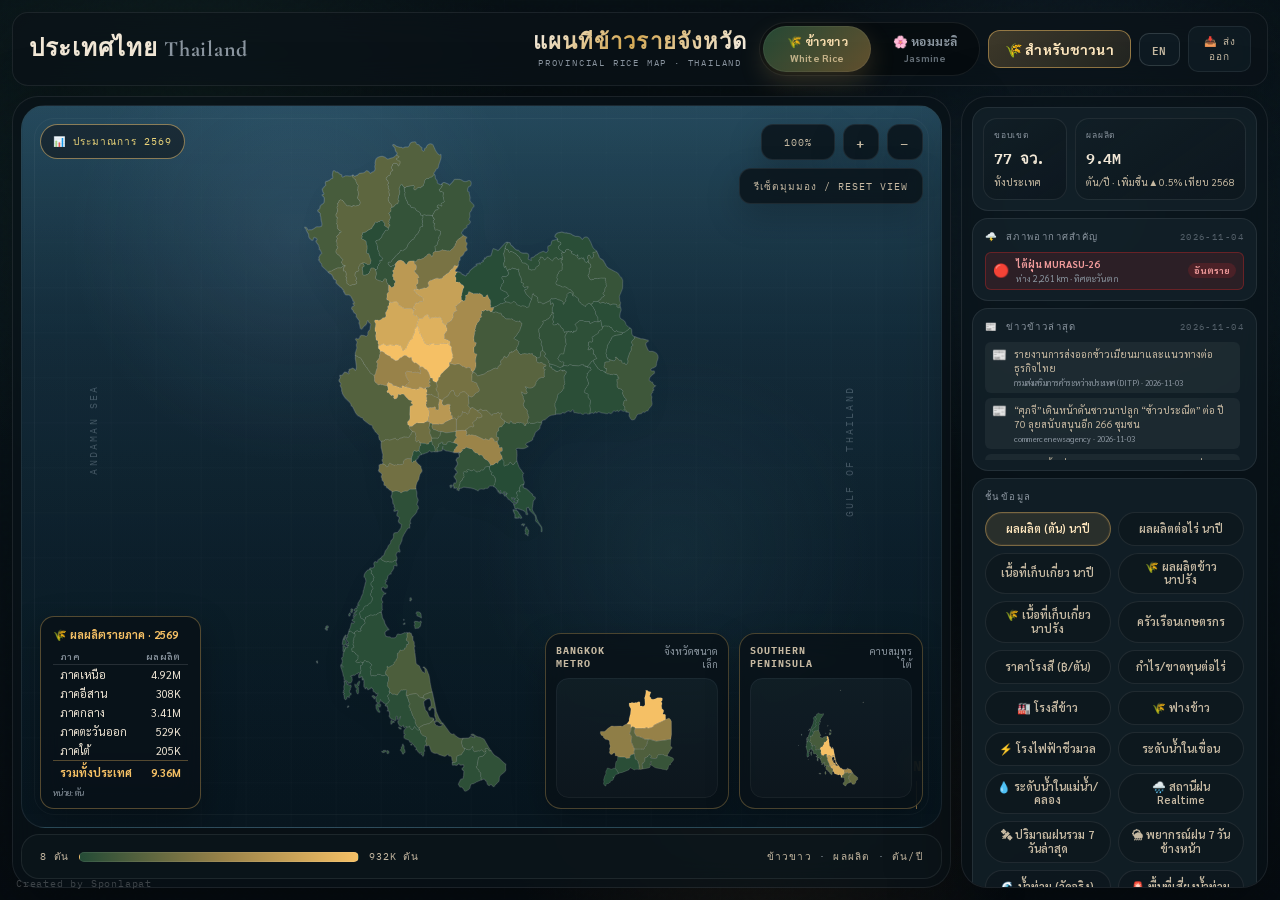
==== index.html @ e9621e84 "fix(a11y): district toggle updates aria-expanded Co-Authored-By: Claude Opus 5.5 <noreply@anthropic." ====
<!doctype html>
<html lang="th">
  <head>
    <meta charset="UTF-8" />
    <meta name="viewport" content="width=device-width, initial-scale=1.0" />
    <title>แผนที่ข้าวขาวและหอมมะลิรายจังหวัด | Thailand Rice Intelligence</title>
    <link
      rel="icon"
      href="data:image/svg+xml,%3Csvg xmlns='http://www.w3.org/2000/svg' viewBox='0 0 64 64'%3E%3Ctext y='50' font-size='44'%3E%F0%9F%8C%BE%3C/text%3E%3C/svg%3E"
    />
    <link rel="preconnect" href="https://fonts.googleapis.com" />
    <link rel="preconnect" href="https://fonts.gstatic.com" crossorigin />
    <link
      href="https://fonts.googleapis.com/css2?family=Cormorant+Garamond:wght@500;600;700&family=IBM+Plex+Mono:wght@400;500;600&family=Sarabun:wght@300;400;500;600;700&display=swap"
      rel="stylesheet"
    />
    <style>
      * {
        box-sizing: border-box;
        margin: 0;
        padding: 0;
      }

      :root {
        --bg: #071015;
        --bg2: #0d171d;
        --bg3: #111f27;
        --card: #15232c;
        --card-soft: rgba(21, 35, 44, 0.72);
        --line: rgba(255, 255, 255, 0.08);
        --line-strong: rgba(255, 255, 255, 0.14);
        --text: #f1e7d6;
        --text-soft: #c6b9a2;
        --muted: #8b96a0;
        --muted-2: #61717d;
        --ocean-1: #08161f;
        --ocean-2: #0d2330;
        --ocean-3: #173848;
        --white-lo: #244b36;
        --white-mid: #9a8349;
        --white-hi: #f5c065;
        --white-acc: #ff8f4d;
        --jasmine-lo: #2a274d;
        --jasmine-mid: #8c5db2;
        --jasmine-hi: #ecbad9;
        --jasmine-acc: #d9a0ff;
        --pos: #58d489;
        --neg: #ff7c73;
        --warn: #f5d56a;
        --shadow: 0 24px 70px rgba(0, 0, 0, 0.34);
      }

      html,
      body {
        height: 100%;
      }

      body {
        font-family: "Sarabun", sans-serif;
        color: var(--text);
        background:
          radial-gradient(circle at 14% 16%, rgba(39, 83, 68, 0.22), transparent 26%),
          radial-gradient(circle at 83% 21%, rgba(37, 68, 93, 0.34), transparent 24%),
          radial-gradient(circle at 60% 88%, rgba(150, 105, 54, 0.16), transparent 24%),
          linear-gradient(180deg, #081116 0%, #09141a 36%, #060c11 100%);
        overflow-y: auto;
      }

      body.jm {
        background:
          radial-gradient(circle at 14% 16%, rgba(73, 57, 117, 0.25), transparent 26%),
          radial-gradient(circle at 83% 21%, rgba(60, 85, 123, 0.3), transparent 24%),
          radial-gradient(circle at 60% 88%, rgba(116, 76, 143, 0.18), transparent 24%),
          linear-gradient(180deg, #081116 0%, #0b1019 36%, #070910 100%);
      }

      .shell {
        position: fixed;
        inset: 0;
        pointer-events: none;
        background-image:
          linear-gradient(rgba(255, 255, 255, 0.022) 1px, transparent 1px),
          linear-gradient(90deg, rgba(255, 255, 255, 0.022) 1px, transparent 1px);
        background-size: 72px 72px;
        mask-image: radial-gradient(circle at center, black 50%, transparent 90%);
        opacity: 0.45;
      }

      .grain {
        position: fixed;
        inset: 0;
        pointer-events: none;
        opacity: 0.05;
        mix-blend-mode: soft-light;
        background-image: url("data:image/svg+xml,%3Csvg viewBox='0 0 256 256' xmlns='http://www.w3.org/2000/svg'%3E%3Cfilter id='n'%3E%3CfeTurbulence type='fractalNoise' baseFrequency='.78' numOctaves='4' stitchTiles='stitch'/%3E%3C/filter%3E%3Crect width='100%25' height='100%25' filter='url(%23n)'/%3E%3C/svg%3E");
      }

      .app {
        height: 100vh;
        min-height: 680px;
        display: flex;
        flex-direction: column;
        padding: 12px;
        gap: 10px;
      }

      .top-bar {
        display: grid;
        grid-template-columns: 1fr auto 1fr;
        align-items: center;
        gap: 12px;
        padding: 9px 16px;
        border: 1px solid var(--line);
        border-radius: 16px;
        background: rgba(10, 18, 24, 0.7);
        backdrop-filter: blur(14px);
        box-shadow: var(--shadow);
        flex-shrink: 0;
      }

      .top-center {
        display: flex;
        flex-direction: column;
        align-items: center;
        gap: 2px;
        text-align: center;
      }

      .top-center-title {
        font-family: "Cormorant Garamond", serif;
        font-size: 22px;
        font-weight: 700;
        letter-spacing: 0.05em;
        line-height: 1.1;
        background: linear-gradient(135deg, #f5f0e8 0%, #d4a853 45%, #f5f0e8 100%);
        -webkit-background-clip: text;
        -webkit-text-fill-color: transparent;
        background-clip: text;
        white-space: nowrap;
      }

      .top-center-sub {
        font-family: "IBM Plex Mono", monospace;
        font-size: 9px;
        letter-spacing: 0.2em;
        text-transform: uppercase;
        color: var(--muted);
        white-space: nowrap;
      }

      .brand {
        display: flex;
        align-items: center;
        gap: 12px;
      }

      .brand-copy h1 {
        font-family: "Cormorant Garamond", serif;
        font-size: 24px;
        font-weight: 700;
        line-height: 1;
        letter-spacing: 0.03em;
      }

      .brand-copy p {
        display: none;
      }

      .brand-copy strong {
        color: var(--text-soft);
        font-weight: 500;
      }

      .top-actions {
        display: flex;
        align-items: center;
        gap: 8px;
        flex-wrap: nowrap;
        justify-content: flex-end;
      }

      .rice-tog {
        display: inline-flex;
        padding: 3px;
        gap: 3px;
        border-radius: 999px;
        background: rgba(5, 10, 14, 0.7);
        border: 1px solid var(--line);
      }

      .rice-btn {
        border: none;
        border-radius: 999px;
        padding: 7px 13px;
        font-family: "Sarabun", sans-serif;
        font-size: 12px;
        font-weight: 700;
        letter-spacing: 0.01em;
        cursor: pointer;
        color: var(--muted);
        background: transparent;
        transition: 0.25s ease;
      }

      .rice-btn.aw {
        color: #f8ddae;
        background: linear-gradient(135deg, rgba(38, 75, 54, 0.95), rgba(110, 89, 50, 0.9));
        box-shadow:
          inset 0 0 0 1px rgba(255, 255, 255, 0.06),
          0 10px 26px rgba(245, 192, 101, 0.18);
      }

      .rice-btn.aj {
        color: #f7d7f6;
        background: linear-gradient(135deg, rgba(42, 39, 77, 0.96), rgba(124, 82, 164, 0.9));
        box-shadow:
          inset 0 0 0 1px rgba(255, 255, 255, 0.05),
          0 10px 26px rgba(217, 160, 255, 0.18);
      }

      .action-btn {
        display: inline-flex;
        align-items: center;
        gap: 6px;
        padding: 7px 11px;
        border-radius: 10px;
        border: 1px solid var(--line);
        background: rgba(17, 31, 39, 0.7);
        color: var(--text-soft);
        font-family: "IBM Plex Mono", monospace;
        font-size: 10px;
        cursor: pointer;
        transition: 0.2s ease;
        text-transform: uppercase;
        letter-spacing: 0.07em;
      }

      .action-btn:hover {
        border-color: var(--line-strong);
        transform: translateY(-1px);
      }

      /* ปุ่มหน้าชาวนา — CTA เด่น ฟอนต์ไทยใหญ่ ไม่ตัดบรรทัด */
      .farmer-btn {
        display: inline-flex;
        align-items: center;
        gap: 7px;
        padding: 9px 16px;
        border-radius: 12px;
        border: 1px solid rgba(245, 192, 101, 0.5);
        background: linear-gradient(135deg, rgba(245, 192, 101, 0.22), rgba(245, 192, 101, 0.1));
        color: #ffe8bf;
        font-family: "Sarabun", sans-serif;
        font-size: 14px;
        font-weight: 700;
        letter-spacing: 0.01em;
        white-space: nowrap;
        text-decoration: none;
        cursor: pointer;
        transition: 0.2s ease;
      }
      .farmer-btn:hover {
        border-color: rgba(245, 192, 101, 0.8);
        background: linear-gradient(135deg, rgba(245, 192, 101, 0.32), rgba(245, 192, 101, 0.16));
        transform: translateY(-1px);
      }

      .main {
        flex: 1;
        min-height: 0;
        display: grid;
        grid-template-columns: minmax(0, 1fr) 340px;
        gap: 10px;
      }

      .map-panel,
      .side-panel {
        min-height: 0;
        border: 1px solid var(--line);
        border-radius: 26px;
        background: rgba(10, 18, 24, 0.68);
        backdrop-filter: blur(14px);
        box-shadow: var(--shadow);
      }

      .map-panel {
        display: flex;
        flex-direction: column;
        padding: 8px;
        gap: 6px;
        overflow: hidden;
      }

      .map-wrap {
        position: relative;
        flex: 1;
        min-height: 520px;
        overflow: hidden;
        border-radius: 24px;
        border: 1px solid var(--line);
        background:
          radial-gradient(circle at 30% 18%, rgba(108, 145, 179, 0.17), transparent 26%),
          radial-gradient(circle at 71% 62%, rgba(35, 71, 88, 0.28), transparent 25%),
          linear-gradient(180deg, var(--ocean-3) 0%, var(--ocean-2) 32%, var(--ocean-1) 100%);
      }

      .map-wrap.drag-ready {
        cursor: grab;
      }

      .map-wrap.dragging {
        cursor: grabbing;
      }

      .map-wrap::before {
        content: "";
        position: absolute;
        inset: 0;
        background:
          repeating-linear-gradient(0deg, transparent 0 43px, rgba(255, 255, 255, 0.035) 44px 45px),
          repeating-linear-gradient(90deg, transparent 0 43px, rgba(255, 255, 255, 0.03) 44px 45px);
        opacity: 0.32;
        pointer-events: none;
      }

      .map-wrap::after {
        content: "";
        position: absolute;
        inset: 12px;
        border-radius: 20px;
        border: 1px solid rgba(255, 255, 255, 0.04);
        pointer-events: none;
      }

      #mapSvg {
        position: absolute;
        inset: 0;
        width: 100%;
        height: 100%;
        display: block;
        touch-action: none;
      }

      .map-tools {
        position: absolute;
        top: 18px;
        right: 18px;
        display: flex;
        flex-direction: column;
        gap: 8px;
        z-index: 4;
        align-items: flex-end;
      }

      .map-tool-row {
        display: flex;
        align-items: center;
        gap: 8px;
      }

      .zoom-pill,
      .map-info-chip,
      .map-btn {
        display: inline-flex;
        align-items: center;
        justify-content: center;
        min-height: 36px;
        padding: 0 12px;
        border-radius: 12px;
        border: 1px solid rgba(255, 255, 255, 0.08);
        background: rgba(9, 18, 24, 0.82);
        backdrop-filter: blur(10px);
        box-shadow: 0 12px 34px rgba(0, 0, 0, 0.22);
        font-family: "IBM Plex Mono", monospace;
        font-size: 10px;
        letter-spacing: 0.1em;
        text-transform: uppercase;
        color: var(--text-soft);
      }

      .zoom-pill {
        min-width: 74px;
      }

      .map-info-chip {
        max-width: 220px;
        text-align: right;
        line-height: 1.35;
        padding: 9px 12px;
      }

      .map-btn {
        cursor: pointer;
        transition: 0.2s ease;
      }

      .map-btn:hover {
        transform: translateY(-1px);
        border-color: rgba(255, 255, 255, 0.14);
      }

      .map-btn.square {
        width: 36px;
        padding: 0;
        font-size: 14px;
        font-weight: 600;
      }

      .map-btn.wide {
        padding: 0 14px;
      }

      .inset-stack {
        position: absolute;
        right: 18px;
        bottom: 18px;
        display: grid;
        grid-template-columns: repeat(2, minmax(0, 184px));
        gap: 10px;
        z-index: 4;
      }

      .inset-card {
        padding: 10px;
        border-radius: 16px;
        border: 1px solid rgba(255, 255, 255, 0.08);
        background: rgba(9, 18, 24, 0.82);
        backdrop-filter: blur(12px);
        box-shadow: 0 12px 34px rgba(0, 0, 0, 0.24);
        transition: 0.2s ease;
      }

      .inset-card.dim {
        opacity: 0.58;
      }

      .inset-card.active {
        border-color: rgba(245, 192, 101, 0.28);
      }

      body.jm .inset-card.active {
        border-color: rgba(236, 186, 217, 0.28);
      }

      .inset-head {
        display: flex;
        justify-content: space-between;
        gap: 8px;
        align-items: flex-start;
        margin-bottom: 8px;
      }

      .inset-head strong {
        font-family: "IBM Plex Mono", monospace;
        font-size: 10px;
        letter-spacing: 0.1em;
        text-transform: uppercase;
        color: var(--text-soft);
      }

      .inset-head span {
        font-size: 10px;
        color: var(--muted);
        text-align: right;
      }

      .inset-svg {
        width: 100%;
        height: 120px;
        display: block;
        border-radius: 12px;
        background: linear-gradient(180deg, rgba(22, 52, 68, 0.18), rgba(6, 15, 19, 0.06));
      }

      .inset-frame {
        fill: rgba(255, 255, 255, 0.02);
        stroke: rgba(255, 255, 255, 0.06);
        stroke-width: 1;
      }

      .inset-province {
        cursor: pointer;
        stroke: rgba(255, 255, 255, 0.18);
        stroke-width: 0.7;
        stroke-linejoin: round;
        transition:
          opacity 0.2s ease,
          stroke 0.2s ease,
          stroke-width 0.2s ease;
      }

      .inset-province:hover {
        stroke: var(--white-acc);
        stroke-width: 1.3;
      }

      body.jm .inset-province:hover {
        stroke: var(--jasmine-acc);
      }

      .inset-province.sel {
        stroke: var(--white-acc);
        stroke-width: 1.6;
      }

      body.jm .inset-province.sel {
        stroke: var(--jasmine-acc);
      }

      .inset-province.faded {
        opacity: 0.35;
      }

      .sea-label {
        position: absolute;
        font-family: "IBM Plex Mono", monospace;
        font-size: 10px;
        letter-spacing: 0.22em;
        text-transform: uppercase;
        color: rgba(217, 229, 239, 0.26);
        pointer-events: none;
      }

      .sea-label.andaman {
        left: 26px;
        top: 44%;
        transform: rotate(-90deg);
      }

      .sea-label.gulf {
        right: 26px;
        top: 47%;
        transform: rotate(-90deg);
      }

      .map-badge {
        position: absolute;
        top: 18px;
        left: 18px;
        display: flex;
        align-items: center;
        gap: 8px;
        padding: 9px 12px;
        border-radius: 999px;
        background: rgba(10, 19, 24, 0.84);
        border: 1px solid rgba(245, 213, 106, 0.34);
        color: var(--warn);
        font-family: "IBM Plex Mono", monospace;
        font-size: 10px;
        letter-spacing: 0.1em;
        text-transform: uppercase;
        backdrop-filter: blur(10px);
        opacity: 0;
        transform: translateY(-4px);
        transition: 0.25s ease;
        pointer-events: none;
      }

      .map-badge.show {
        opacity: 1;
        transform: translateY(0);
      }

      .region-summary-table {
        position: absolute;
        left: 18px;
        bottom: 18px;
        z-index: 4;
        padding: 10px 12px;
        border-radius: 14px;
        border: 1px solid var(--rst-border, rgba(212, 160, 23, 0.32));
        background: rgba(9, 18, 24, 0.88);
        backdrop-filter: blur(12px);
        box-shadow: 0 12px 34px rgba(0, 0, 0, 0.3);
        font-size: 11px;
        display: none;
      }
      .region-summary-table.show {
        display: block;
      }
      .region-summary-table h4 {
        margin: 0 0 6px;
        font-size: 11px;
        color: var(--rst-accent, #f5d56a);
        font-weight: 700;
      }
      .region-summary-table table {
        border-collapse: collapse;
      }
      .region-summary-table td,
      .region-summary-table th {
        padding: 2px 7px;
        text-align: right;
        white-space: nowrap;
      }
      .region-summary-table th {
        font-weight: 600;
        color: var(--muted);
        font-size: 9px;
        letter-spacing: 0.04em;
        border-bottom: 1px solid rgba(255, 255, 255, 0.12);
      }
      .region-summary-table td:first-child,
      .region-summary-table th:first-child {
        text-align: left;
      }
      .region-summary-table .hi {
        color: var(--rst-accent, #f5d56a);
      }
      .region-summary-table .tot td {
        border-top: 1px solid var(--rst-border, rgba(212, 160, 23, 0.38));
        font-weight: 700;
        color: var(--rst-accent, #f5d56a);
        padding-top: 4px;
      }
      @media (max-width: 720px) {
        .region-summary-table {
          font-size: 9px;
          padding: 7px 9px;
          left: 10px;
          bottom: 10px;
        }
        .region-summary-table td,
        .region-summary-table th {
          padding: 1px 5px;
        }
      }

      .compass {
        position: absolute;
        right: 20px;
        bottom: 18px;
        display: flex;
        flex-direction: column;
        align-items: center;
        gap: 6px;
        color: rgba(245, 192, 101, 0.72);
        font-family: "IBM Plex Mono", monospace;
        font-weight: 700;
        font-size: 14px;
        pointer-events: none;
      }

      body.jm .compass {
        color: rgba(236, 186, 217, 0.82);
      }

      .compass i {
        display: block;
        width: 1px;
        height: 28px;
        background: currentColor;
        opacity: 0.76;
      }

      .legend {
        display: flex;
        justify-content: space-between;
        align-items: center;
        gap: 16px;
        padding: 14px 18px;
        border-radius: 18px;
        border: 1px solid var(--line);
        background: rgba(13, 23, 29, 0.72);
      }

      .legend-bar-wrap {
        display: flex;
        align-items: center;
        gap: 10px;
        min-width: 0;
      }

      .legend-bar {
        width: min(280px, 42vw);
        height: 10px;
        border-radius: 999px;
        border: 1px solid rgba(255, 255, 255, 0.08);
        overflow: hidden;
      }

      .legend-label {
        font-family: "IBM Plex Mono", monospace;
        font-size: 10px;
        letter-spacing: 0.08em;
        color: var(--text-soft);
        white-space: nowrap;
      }

      .legend-copy {
        font-family: "IBM Plex Mono", monospace;
        font-size: 10px;
        letter-spacing: 0.12em;
        text-transform: uppercase;
        color: var(--muted);
        text-align: right;
      }

      .legend-copy span {
        color: var(--text-soft);
      }

      .side-panel {
        padding: 10px;
        display: flex;
        flex-direction: column;
        gap: 7px;
        overflow-y: auto;
        overflow-x: hidden;
      }

      .stat-row-panel {
        display: grid;
        grid-template-columns: repeat(2, 1fr);
        gap: 8px;
        padding: 10px !important;
      }

      .stat-chip-mini {
        display: flex;
        flex-direction: column;
        justify-content: space-between;
        padding: 10px 10px;
        border-radius: 14px;
        border: 1px solid var(--line);
        background: linear-gradient(145deg, rgba(17, 31, 39, 0.88), rgba(13, 23, 29, 0.74));
      }

      .stat-chip-mini .k {
        font-family: "IBM Plex Mono", monospace;
        font-size: 8.5px;
        letter-spacing: 0.1em;
        text-transform: uppercase;
        color: var(--muted);
        line-height: 1.3;
      }

      .stat-chip-mini .v {
        font-family: "IBM Plex Mono", monospace;
        font-size: 15px;
        font-weight: 600;
        letter-spacing: -0.02em;
        margin-top: 6px;
        white-space: nowrap;
        overflow: hidden;
        text-overflow: ellipsis;
      }

      .stat-chip-mini .s {
        font-size: 10px;
        line-height: 1.35;
        color: var(--text-soft);
        margin-top: 4px;
        white-space: nowrap;
        overflow: hidden;
        text-overflow: ellipsis;
      }

      .panel-block {
        padding: 10px 12px;
        border-radius: 16px;
        border: 1px solid var(--line);
        background: var(--card-soft);
      }

      .panel-label {
        font-family: "IBM Plex Mono", monospace;
        font-size: 9.5px;
        letter-spacing: 0.15em;
        text-transform: uppercase;
        color: var(--muted);
        margin-bottom: 8px;
      }

      /* Weather Watch */
      .ww-row {
        display: flex;
        align-items: center;
        gap: 7px;
        padding: 4px 7px;
        border-radius: 6px;
        background: rgba(255, 255, 255, 0.05);
        line-height: 1.4;
      }
      .ww-row .ww-label {
        flex: 1;
        color: var(--muted);
      }
      .ww-row .ww-badge {
        font-size: 9px;
        font-weight: 700;
        padding: 1px 6px;
        border-radius: 10px;
        white-space: nowrap;
      }
      .ww-storm {
        background: rgba(198, 40, 40, 0.15);
        border: 1px solid rgba(198, 40, 40, 0.4);
      }

      /* ข่าวข้าว — แถวข่าวคลิกได้ (สไตล์เดียวกับ ww-row) */
      .news-row {
        display: flex;
        align-items: flex-start;
        gap: 7px;
        padding: 5px 7px;
        border-radius: 6px;
        background: rgba(255, 255, 255, 0.05);
        line-height: 1.4;
        text-decoration: none;
        transition: 0.15s ease;
      }
      .news-row:hover {
        background: rgba(245, 192, 101, 0.12);
      }
      .news-row .news-title {
        flex: 1;
        color: var(--text-soft);
        font-size: 10px;
      }
      .news-row .news-meta {
        display: block;
        margin-top: 2px;
        font-size: 8px;
        color: var(--muted);
      }
      /* scrollbar บาง กลืนกับธีมมืด — กล่องข่าวข้าว */
      #riceNewsContent {
        scrollbar-width: thin;
        scrollbar-color: rgba(245, 192, 101, 0.3) transparent;
      }
      #riceNewsContent::-webkit-scrollbar {
        width: 6px;
      }
      #riceNewsContent::-webkit-scrollbar-thumb {
        background: rgba(245, 192, 101, 0.3);
        border-radius: 3px;
      }
      #riceNewsContent::-webkit-scrollbar-thumb:hover {
        background: rgba(245, 192, 101, 0.5);
      }

      .pill-row {
        display: flex;
        flex-wrap: wrap;
        gap: 7px;
      }

      /* ชั้นข้อมูล: จัดเป็นกริด 2 คอลัมน์ให้สมมาตร (เฉพาะแถวนี้ ไม่กระทบปุ่มปี/ภาค) */
      .pill-row.layer-grid {
        display: grid;
        grid-template-columns: 1fr 1fr;
        gap: 7px;
      }
      .pill-row.layer-grid .pill {
        display: flex;
        align-items: center;
        justify-content: center;
        text-align: center;
        min-height: 34px;
        line-height: 1.25;
      }
      /* ปุ่มสุดท้ายเมื่อจำนวนเป็นเลขคี่ — ขยายเต็มแถวไม่ให้เหลือช่องว่าง */
      .pill-row.layer-grid .pill:last-child:nth-child(odd) {
        grid-column: 1 / -1;
      }

      .pill {
        padding: 6px 10px;
        border-radius: 999px;
        border: 1px solid var(--line);
        background: rgba(0, 0, 0, 0.14);
        color: var(--text-soft);
        font-family: "Sarabun", sans-serif;
        font-size: 11px;
        font-weight: 600;
        cursor: pointer;
        transition: 0.2s ease;
      }

      .pill:hover {
        border-color: var(--line-strong);
        transform: translateY(-1px);
      }

      .pill.on {
        border-color: rgba(245, 192, 101, 0.4);
        box-shadow: inset 0 0 0 1px rgba(245, 192, 101, 0.08);
        background: rgba(245, 192, 101, 0.11);
        color: #ffe8bf;
      }

      body.jm .pill.on {
        border-color: rgba(236, 186, 217, 0.42);
        box-shadow: inset 0 0 0 1px rgba(236, 186, 217, 0.08);
        background: rgba(236, 186, 217, 0.11);
        color: #ffe4fa;
      }

      .micro-copy {
        font-size: 12px;
        line-height: 1.55;
        color: var(--text-soft);
      }

      .rank-head {
        display: flex;
        justify-content: space-between;
        align-items: flex-end;
        gap: 12px;
        margin-bottom: 14px;
      }

      .rank-title {
        font-family: "Cormorant Garamond", serif;
        font-size: 24px;
        line-height: 0.95;
      }

      .rank-sub {
        font-family: "IBM Plex Mono", monospace;
        font-size: 10px;
        letter-spacing: 0.08em;
        color: var(--muted);
        line-height: 1.5;
      }

      .rank-list {
        display: flex;
        flex-direction: column;
        gap: 7px;
      }

      /* แถบอยู่บรรทัดที่สองใต้ชื่อ+ค่า — แผงขวากว้างแค่ ~230–280px ถ้าให้แถบเป็นคอลัมน์ของตัวเอง
         (แบบเดิม) จะเหลือกว้าง 0–40px จนมองไม่เห็น */
      .rank-row {
        display: grid;
        grid-template-columns: 30px minmax(0, 1fr) auto;
        gap: 4px 8px;
        align-items: center;
        padding: 8px 10px;
        border-radius: 14px;
        cursor: pointer;
        transition: 0.22s ease;
      }

      .rank-row:hover {
        background: rgba(255, 255, 255, 0.03);
        transform: translateX(2px);
      }

      .rank-index,
      .rank-value {
        font-family: "IBM Plex Mono", monospace;
        font-size: 10px;
        color: var(--muted);
      }
      .rank-index {
        grid-row: 1 / 3;
      }
      .rank-value {
        grid-column: 3;
        grid-row: 1;
        text-align: right;
      }

      .rank-name {
        font-size: 12px;
        font-weight: 600;
        white-space: nowrap;
        overflow: hidden;
        text-overflow: ellipsis;
      }

      .rank-track {
        grid-column: 2 / 4;
        grid-row: 2;
        height: 6px;
        border-radius: 999px;
        overflow: hidden;
        background: rgba(255, 255, 255, 0.05);
        border: 1px solid rgba(255, 255, 255, 0.04);
      }

      .rank-fill {
        height: 100%;
        border-radius: 999px;
        transition: width 0.75s cubic-bezier(0.18, 0.9, 0.2, 1);
      }

      .detail-card {
        display: none;
        gap: 12px;
      }

      .detail-card.show {
        display: grid;
        animation: fadeUp 0.28s ease;
      }

      @keyframes fadeUp {
        from {
          opacity: 0;
          transform: translateY(10px);
        }

        to {
          opacity: 1;
          transform: translateY(0);
        }
      }

      .detail-head {
        display: flex;
        justify-content: space-between;
        gap: 12px;
        align-items: flex-start;
      }
      .detail-tabs {
        display: flex;
        gap: 4px;
        flex-wrap: wrap;
        margin-bottom: 4px;
        justify-content: center;
      }
      .detail-tab {
        font-size: 10px;
        padding: 3px 9px;
        border-radius: 20px;
        cursor: pointer;
        background: rgba(255, 255, 255, 0.07);
        border: 1px solid rgba(255, 255, 255, 0.13);
        color: var(--muted);
        transition: all 0.15s;
        white-space: nowrap;
      }
      .detail-tab:hover {
        background: rgba(255, 255, 255, 0.13);
        color: #ddd;
      }
      .detail-tab.active {
        background: rgba(255, 255, 255, 0.18);
        color: #fff;
        border-color: rgba(255, 255, 255, 0.3);
        font-weight: 600;
      }
      .detail-tab.has-data::after {
        content: "";
        display: inline-block;
        width: 5px;
        height: 5px;
        border-radius: 50%;
        background: var(--accent);
        margin-left: 4px;
        vertical-align: middle;
        opacity: 0.7;
      }

      /* ── Simulator pane ── */
      .sim-presets {
        display: flex;
        flex-wrap: wrap;
        gap: 6px;
        margin-bottom: 14px;
      }
      .sim-presets button {
        font-size: 11px;
        padding: 4px 10px;
        border-radius: 12px;
        border: 1px solid var(--border);
        background: var(--card-bg);
        cursor: pointer;
        transition: all 0.15s;
      }
      .sim-presets button:hover {
        border-color: var(--accent);
      }
      .sim-presets button.active {
        background: var(--accent, #3b82f6);
        color: #fff;
        border-color: var(--accent, #3b82f6);
      }
      .sim-row {
        margin-bottom: 14px;
      }
      .sim-row label {
        display: flex;
        justify-content: space-between;
        font-size: 11px;
        font-weight: 600;
        margin-bottom: 2px;
      }
      .sim-row input[type="range"] {
        width: 100%;
        accent-color: var(--accent, #3b82f6);
        margin: 2px 0;
      }
      .sim-row .sim-ref {
        font-size: 9px;
        color: var(--muted);
      }
      .sim-val {
        font-weight: 700;
        font-size: 13px;
      }
      .sim-result {
        background: rgba(39, 174, 96, 0.07);
        border: 1px solid rgba(39, 174, 96, 0.2);
        border-radius: 8px;
        padding: 12px;
        margin-top: 12px;
      }
      .sim-result .sim-profit {
        font-size: 18px;
        font-weight: 700;
      }
      .sim-compare {
        font-size: 10px;
        color: var(--muted);
        background: rgba(0, 0, 0, 0.04);
        border-radius: 6px;
        padding: 8px;
        margin-top: 8px;
      }
      .sim-cost-toggle {
        font-size: 10px;
        color: var(--accent, #3b82f6);
        cursor: pointer;
        margin-top: 8px;
        user-select: none;
      }
      .sim-cost-grid {
        display: none;
        margin-top: 6px;
        font-size: 10px;
      }
      .sim-cost-grid.open {
        display: block;
      }
      .sim-cost-row {
        display: flex;
        justify-content: space-between;
        padding: 2px 0;
        border-bottom: 1px solid rgba(128, 128, 128, 0.1);
      }
      .sim-cost-row:last-child {
        border-bottom: none;
        font-weight: 600;
      }

      /* ── Horizontal scroll carousel for detail panes ── */
      .detail-carousel {
        display: flex;
        overflow-x: auto;
        scroll-snap-type: x mandatory;
        -webkit-overflow-scrolling: touch;
        scrollbar-width: none; /* Firefox */
        gap: 0;
      }
      .detail-carousel::-webkit-scrollbar {
        display: none;
      }
      .detail-carousel .detail-pane {
        flex: 0 0 100%;
        width: 100%;
        overflow-x: hidden;
        overflow-y: auto;
        max-height: 60vh;
        scroll-snap-align: start;
        box-sizing: border-box;
      }
      .detail-pane .detail-grid-inner {
        display: grid;
        grid-template-columns: repeat(2, minmax(0, 1fr));
        gap: 10px;
      }

      .detail-name {
        font-family: "Cormorant Garamond", serif;
        font-size: 30px;
        line-height: 0.92;
      }

      .detail-en {
        font-family: "IBM Plex Mono", monospace;
        font-size: 11px;
        letter-spacing: 0.08em;
        color: var(--muted);
        margin-top: 6px;
      }

      .detail-rank {
        padding: 8px 10px;
        border-radius: 14px;
        border: 1px solid var(--line);
        background: rgba(255, 255, 255, 0.03);
        font-family: "IBM Plex Mono", monospace;
        font-size: 10px;
        color: var(--text-soft);
        white-space: nowrap;
      }

      /* detail-grid is now detail-carousel — grid is inside each pane */

      .rice-card {
        padding: 12px;
        border-radius: 18px;
        border: 1px solid var(--line);
        background: rgba(255, 255, 255, 0.02);
      }

      .rice-card .t {
        font-family: "IBM Plex Mono", monospace;
        font-size: 10px;
        letter-spacing: 0.14em;
        text-transform: uppercase;
        margin-bottom: 10px;
      }

      .rice-card.white .t {
        color: #f6cf84;
      }

      .rice-card.jasmine .t {
        color: #f1c7ef;
      }

      .metric {
        display: flex;
        justify-content: space-between;
        gap: 10px;
        padding: 7px 0;
        border-top: 1px dashed rgba(255, 255, 255, 0.08);
      }

      .metric:first-of-type {
        border-top: none;
        padding-top: 0;
      }

      .metric .m-label {
        font-size: 12px;
        color: var(--text-soft);
      }

      .metric .m-value {
        font-family: "IBM Plex Mono", monospace;
        font-size: 12px;
        color: var(--text);
        text-align: right;
      }

      .spark {
        padding: 12px;
        border-radius: 18px;
        border: 1px solid var(--line);
        background: rgba(255, 255, 255, 0.02);
      }

      /* ── District drill-down panel ─────────────────────────────────────── */
      .district-toggle-btn {
        display: flex;
        align-items: center;
        justify-content: space-between;
        width: 100%;
        padding: 7px 10px;
        margin-top: 8px;
        background: rgba(102, 187, 106, 0.1);
        border: 1px solid rgba(102, 187, 106, 0.3);
        border-radius: 8px;
        cursor: pointer;
        font-size: 10px;
        font-weight: 600;
        color: #a5d6a7;
        transition: background 0.15s;
      }
      .district-toggle-btn:hover {
        background: rgba(102, 187, 106, 0.18);
      }
      .district-toggle-btn .dtb-arrow {
        font-size: 9px;
        transition: transform 0.2s;
      }
      .district-toggle-btn.open .dtb-arrow {
        transform: rotate(90deg);
      }
      .district-panel {
        display: none;
        margin-top: 6px;
        border: 1px solid rgba(255, 255, 255, 0.1);
        border-radius: 10px;
        overflow: hidden;
      }
      .district-panel.open {
        display: block;
      }
      .district-minimap {
        width: 100%;
        background: rgba(0, 0, 0, 0.25);
      }
      .district-list {
        max-height: 220px;
        overflow-y: auto;
        padding: 4px 0;
      }
      .district-row {
        display: grid;
        grid-template-columns: 1fr 60px 36px;
        align-items: center;
        gap: 4px;
        padding: 4px 10px;
        font-size: 9px;
        cursor: pointer;
        transition: background 0.12s;
      }
      .district-row:hover {
        background: rgba(255, 255, 255, 0.06);
      }
      .district-row .dr-name {
        color: #ddd;
        white-space: nowrap;
        overflow: hidden;
        text-overflow: ellipsis;
      }
      .district-row .dr-bar-wrap {
        height: 5px;
        border-radius: 3px;
        background: rgba(255, 255, 255, 0.08);
      }
      .district-row .dr-bar {
        height: 5px;
        border-radius: 3px;
      }
      .district-row .dr-val {
        text-align: right;
        color: var(--muted);
        font-size: 8.5px;
      }
      .district-no-data {
        font-size: 9px;
        color: var(--muted);
        padding: 8px 10px;
        text-align: center;
      }

      .spark-top {
        display: flex;
        justify-content: space-between;
        gap: 12px;
        margin-bottom: 8px;
      }

      .spark-top strong {
        font-family: "IBM Plex Mono", monospace;
        font-size: 10px;
        letter-spacing: 0.14em;
        text-transform: uppercase;
        color: var(--muted);
      }

      .spark-top span {
        font-size: 12px;
        color: var(--text-soft);
      }

      #sparkSvg {
        width: 100%;
        height: 58px;
        display: block;
      }

      .placeholder {
        padding: 16px;
        border-radius: 18px;
        border: 1px dashed rgba(255, 255, 255, 0.1);
        background: rgba(255, 255, 255, 0.02);
        font-size: 13px;
        line-height: 1.6;
        color: var(--text-soft);
      }

      .province {
        cursor: pointer;
        stroke: rgba(255, 255, 255, 0.16);
        stroke-width: 0.7;
        stroke-linejoin: round;
        transition:
          opacity 0.2s ease,
          stroke 0.2s ease,
          stroke-width 0.2s ease,
          filter 0.2s ease,
          fill 0.2s ease;
      }

      .province:hover {
        stroke: var(--white-acc);
        stroke-width: 1.4;
        filter: url(#hoverGlowWhite);
      }

      body.jm .province:hover {
        stroke: var(--jasmine-acc);
        filter: url(#hoverGlowJasmine);
      }

      .province.sel {
        stroke: var(--white-acc);
        stroke-width: 2;
        filter: url(#selectGlowWhite);
      }

      body.jm .province.sel {
        stroke: var(--jasmine-acc);
        filter: url(#selectGlowJasmine);
      }

      /* จังหวัดที่ไม่มีข้อมูลใน layer นั้น — 0.15 จางจนดูเหมือนแผนที่หายไป
         โดยเฉพาะ layer เขื่อนที่มีข้อมูลแค่ 26/77 จังหวัด อีก 51 จังหวัดหายหมด
         0.35 ยังแยกออกว่าไม่มีข้อมูล แต่ยังเห็นรูปประเทศครบ */
      .province.faded {
        opacity: 0.35;
      }

      .province-label text {
        font-family: "IBM Plex Mono", monospace;
        font-size: 10px;
        letter-spacing: 0.06em;
        fill: rgba(244, 240, 231, 0.9);
        paint-order: stroke;
        stroke: rgba(6, 15, 19, 0.82);
        stroke-width: 4;
        stroke-linejoin: round;
        pointer-events: none;
      }

      .province-label circle {
        fill: rgba(255, 255, 255, 0.8);
        stroke: rgba(8, 18, 24, 0.8);
        stroke-width: 2;
        pointer-events: none;
      }

      .wl-dot {
        stroke: rgba(7, 16, 22, 0.85);
        stroke-width: 0.6;
        opacity: 0.92;
        cursor: pointer;
        transition:
          stroke-width 0.12s ease,
          opacity 0.12s ease;
      }
      .wl-dot:hover {
        stroke: #fff;
        stroke-width: 1.4;
        opacity: 1;
      }

      .tooltip {
        position: fixed;
        z-index: 20;
        pointer-events: none;
        min-width: 240px;
        max-width: 290px;
        padding: 14px 16px;
        border-radius: 18px;
        border: 1px solid var(--line);
        background: rgba(9, 17, 22, 0.95);
        backdrop-filter: blur(14px);
        box-shadow: 0 20px 60px rgba(0, 0, 0, 0.38);
        opacity: 0;
        transform: translateY(8px);
        transition: 0.15s ease;
      }

      .tooltip.show {
        opacity: 1;
        transform: translateY(0);
      }

      .tooltip .th {
        font-size: 18px;
        font-weight: 700;
      }

      .tooltip .en {
        font-family: "IBM Plex Mono", monospace;
        font-size: 10px;
        letter-spacing: 0.08em;
        color: var(--muted);
        margin-top: 2px;
      }

      .tooltip .type {
        margin-top: 10px;
        padding-top: 10px;
        border-top: 1px dashed rgba(255, 255, 255, 0.08);
        font-family: "IBM Plex Mono", monospace;
        font-size: 10px;
        letter-spacing: 0.08em;
        text-transform: uppercase;
        color: #f7d59a;
      }

      body.jm .tooltip .type {
        color: #f0c9f1;
      }

      .tooltip .metric-name {
        font-size: 11px;
        color: var(--text-soft);
        margin-top: 8px;
      }

      .tooltip .value {
        font-family: "IBM Plex Mono", monospace;
        font-size: 24px;
        line-height: 1.1;
        margin-top: 4px;
      }

      .tooltip .rank {
        font-size: 11px;
        color: var(--muted);
        margin-top: 6px;
      }

      .tooltip .yoy {
        font-family: "IBM Plex Mono", monospace;
        font-size: 11px;
        margin-top: 7px;
      }

      .tooltip .yoy.pos {
        color: var(--pos);
      }

      .tooltip .yoy.neg {
        color: var(--neg);
      }

      .tooltip .est-badge {
        display: inline-block;
        padding: 2px 7px;
        border-radius: 999px;
        background: rgba(245, 192, 101, 0.18);
        border: 1px solid rgba(245, 192, 101, 0.35);
        color: #f5c065;
        font-family: "IBM Plex Mono", monospace;
        font-size: 9.5px;
        letter-spacing: 0.08em;
        text-transform: uppercase;
        margin-top: 6px;
      }

      .rice-card .est-note {
        font-size: 10px;
        color: rgba(245, 192, 101, 0.75);
        font-style: italic;
        margin-top: 3px;
      }

      .toast {
        position: fixed;
        left: 50%;
        bottom: 26px;
        transform: translateX(-50%) translateY(12px);
        padding: 11px 14px;
        border-radius: 999px;
        background: rgba(9, 17, 22, 0.92);
        border: 1px solid var(--line);
        color: var(--text-soft);
        font-size: 12px;
        opacity: 0;
        pointer-events: none;
        transition: 0.2s ease;
        z-index: 30;
      }

      .toast.show {
        opacity: 1;
        transform: translateX(-50%) translateY(0);
      }

      .credit {
        position: fixed;
        bottom: 10px;
        left: 16px;
        font-family: "IBM Plex Mono", monospace;
        font-size: 10px;
        letter-spacing: 0.08em;
        color: rgba(255, 255, 255, 0.22);
        pointer-events: none;
        z-index: 9999;
        user-select: none;
      }

      /* ── Live Price Widget ── */
      .live-price-block {
        display: flex;
        flex-direction: column;
        gap: 7px;
      }

      .live-price-row {
        display: flex;
        justify-content: space-between;
        align-items: center;
        padding: 7px 10px;
        border-radius: 10px;
        border: 1px solid var(--line);
        background: rgba(255, 255, 255, 0.03);
      }

      .live-price-label {
        font-size: 11px;
        color: var(--text-soft);
        line-height: 1.3;
      }

      .live-price-val {
        font-family: "IBM Plex Mono", monospace;
        font-size: 13px;
        font-weight: 600;
        letter-spacing: -0.01em;
        white-space: nowrap;
      }

      .live-price-val.up {
        color: #86efac;
      }

      .live-price-val.down {
        color: #fca5a5;
      }

      .live-price-updated {
        font-family: "IBM Plex Mono", monospace;
        font-size: 9px;
        letter-spacing: 0.06em;
        color: var(--muted);
        text-align: right;
        margin-top: 2px;
      }

      .live-dot {
        display: inline-block;
        width: 6px;
        height: 6px;
        border-radius: 50%;
        background: #86efac;
        margin-right: 5px;
        vertical-align: middle;
        animation: livePulse 2.4s ease-in-out infinite;
      }

      @keyframes livePulse {
        0%,
        100% {
          opacity: 1;
          transform: scale(1);
        }

        50% {
          opacity: 0.35;
          transform: scale(0.75);
        }
      }

      @media (max-width: 1280px) {
        .main {
          grid-template-columns: minmax(0, 1fr) clamp(290px, 24vw, 340px);
        }
      }

      @media (max-width: 980px) {
        body {
          overflow-y: auto;
        }

        .app {
          height: auto;
          min-height: 100vh;
          padding: 12px;
        }

        .top-bar {
          /* .top-bar is display:grid — collapse to one column so brand/title/
             actions stack instead of overflowing the 3-col grid on mobile */
          grid-template-columns: 1fr;
          justify-items: start;
        }

        .top-center {
          align-items: flex-start;
          text-align: left;
        }

        .top-center-title {
          white-space: normal;
        }

        .brand {
          align-items: flex-start;
          flex-direction: column;
          gap: 10px;
        }

        .top-actions {
          width: 100%;
          justify-content: flex-start;
        }

        .main {
          grid-template-columns: 1fr;
          height: auto;
        }

        .map-wrap {
          min-height: 65vw;
        }

        .stat-row-panel {
          grid-template-columns: repeat(2, 1fr);
        }

        .legend {
          flex-direction: column;
          align-items: flex-start;
        }

        .legend-copy {
          text-align: left;
        }

        .inset-stack {
          grid-template-columns: repeat(2, minmax(0, 170px));
        }
      }

      @media (max-width: 700px) {
        .app {
          padding: 10px;
        }

        .top-bar,
        .map-panel,
        .side-panel {
          border-radius: 20px;
        }

        /* bigger tap targets for the layer/year pills on touch screens */
        .pill {
          min-height: 40px;
          padding: 8px 13px;
          font-size: 12px;
        }
        .pill-row.layer-grid .pill {
          min-height: 44px;
        }

        .brand-copy h1 {
          font-size: 28px;
        }

        .stat-row-panel {
          grid-template-columns: 1fr 1fr;
          gap: 6px;
        }

        .detail-pane .detail-grid-inner {
          grid-template-columns: 1fr;
        }

        .rank-row {
          grid-template-columns: 26px minmax(0, 1fr) auto;
        }

        .legend-bar {
          width: min(200px, 48vw);
        }

        .sea-label {
          display: none;
        }

        .map-tools {
          top: auto;
          right: 12px;
          bottom: 12px;
        }

        .map-info-chip {
          display: none;
        }

        .inset-stack {
          display: none;
        }
      }

      /* ── Language toggle ─────────────────────────────────────────── */
      body:not(.lang-en) .en-t {
        display: none !important;
      }
      body.lang-en .th-t {
        display: none !important;
      }

      .lang-btn {
        padding: 6px 12px;
        border-radius: 10px;
        border: 1px solid var(--line-strong);
        background: rgba(17, 31, 39, 0.7);
        color: var(--text-soft);
        font-family: "IBM Plex Mono", monospace;
        font-size: 11px;
        font-weight: 600;
        cursor: pointer;
        transition: 0.2s ease;
        letter-spacing: 0.06em;
      }
      .lang-btn:hover {
        border-color: rgba(255, 255, 255, 0.28);
        color: var(--text);
        transform: translateY(-1px);
      }
    </style>
  </head>

  <body>
    <div class="shell"></div>
    <div class="grain"></div>

    <div class="app">
      <header class="top-bar">
        <div class="brand">
          <div class="brand-copy">
            <h1>
              ประเทศไทย
              <span style="font-size: 22px; color: var(--muted)">Thailand</span>
            </h1>
            <p>
              แผนที่ข้าวนาปีรายจังหวัด &nbsp;·&nbsp;
              <em>Thailand Paddy Rice Intelligence</em>
              <strong>77 จังหวัด / 77 Changwat</strong>
            </p>
          </div>
        </div>

        <div class="top-center">
          <div class="top-center-title">แผนที่ข้าวรายจังหวัด</div>
          <div class="top-center-sub">Provincial Rice Map · Thailand</div>
        </div>

        <div class="top-actions" style="justify-content: flex-end">
          <div class="rice-tog">
            <button class="rice-btn aw" data-rice="white" onclick="setRice('white')">
              🌾 ข้าวขาว
              <small style="opacity: 0.72; font-size: 10px">White Rice</small>
            </button>
            <button class="rice-btn" data-rice="jasmine" onclick="setRice('jasmine')">
              🌸 หอมมะลิ
              <small style="opacity: 0.72; font-size: 10px">Jasmine</small>
            </button>
          </div>
          <a class="farmer-btn" href="./farmer.html" onclick="this.href='./farmer.html'+(S.sel?('?prov='+encodeURIComponent(S.sel)):'')" title="มุมมองจังหวัดฉัน สำหรับชาวนา">
            <span class="th-t">🌾 สำหรับชาวนา</span>
            <span class="en-t">🌾 Farmer</span>
          </a>
          <button class="lang-btn" onclick="toggleLang()" title="Switch language / เปลี่ยนภาษา">
            <span class="th-t">EN</span>
            <span class="en-t">ภาษาไทย</span>
          </button>
          <button class="action-btn" onclick="csvDl()">
            <span class="th-t">📥 ส่งออก</span>
            <span class="en-t">📥 Export</span>
          </button>
        </div>
      </header>

      <main class="main">
        <section class="map-panel">
          <div class="map-wrap" id="mapWrap">
            <div class="map-badge show" id="latestBadge">OAE จังหวัดล่าสุด 2567 / Latest</div>
            <div class="region-summary-table" id="regionSummaryTable"></div>
            <div class="map-tools">
              <div class="map-tool-row">
                <div class="zoom-pill" id="zoomValue">100%</div>
                <button class="map-btn square" type="button" onclick="zoomIn()">+</button>
                <button class="map-btn square" type="button" onclick="zoomOut()">−</button>
              </div>
              <button class="map-btn wide" type="button" onclick="resetCamera()">รีเซ็ตมุมมอง / Reset View</button>
              <div class="map-info-chip" id="dataStatus" style="display: none"></div>
            </div>
            <div class="sea-label andaman">Andaman Sea</div>
            <div class="sea-label gulf">Gulf of Thailand</div>
            <svg id="mapSvg" xmlns="http://www.w3.org/2000/svg" aria-label="Thailand provincial rice map"></svg>
            <div class="inset-stack">
              <div class="inset-card" id="metroInsetCard">
                <div class="inset-head">
                  <strong>Bangkok Metro</strong>
                  <span>จังหวัดขนาดเล็ก</span>
                </div>
                <svg class="inset-svg" id="metroInsetSvg" xmlns="http://www.w3.org/2000/svg"></svg>
              </div>
              <div class="inset-card" id="southInsetCard">
                <div class="inset-head">
                  <strong>Southern Peninsula</strong>
                  <span>คาบสมุทรใต้</span>
                </div>
                <svg class="inset-svg" id="southInsetSvg" xmlns="http://www.w3.org/2000/svg"></svg>
              </div>
            </div>
            <div class="compass">
              N
              <i></i>
            </div>
          </div>

          <div class="legend">
            <div class="legend-bar-wrap">
              <span class="legend-label" id="legendLow">ต่ำ / Low</span>
              <div class="legend-bar" id="legendBar"></div>
              <span class="legend-label" id="legendHigh">สูง / High</span>
            </div>
            <div class="legend-copy">
              <span id="legendType">ข้าวขาว</span>
              ·
              <span id="legendLayer">ผลผลิต</span>
              ·
              <span id="legendUnit">ตัน/ปี</span>
            </div>
          </div>
        </section>

        <aside class="side-panel">
          <!-- Stat chips -->
          <section class="panel-block stat-row-panel">
            <div class="stat-chip-mini">
              <div class="k" id="scopeLabel">ขอบเขต / Scope</div>
              <div class="v" id="scopeValue">77 จว.</div>
              <div class="s" id="scopeSub">ทั้งประเทศ</div>
            </div>
            <div class="stat-chip-mini">
              <div class="k" id="aggLabel">ผลรวม / Total</div>
              <div class="v" id="aggValue">-</div>
              <div class="s" id="aggSub">-</div>
            </div>
          </section>

          <!-- ── Weather Watch Card ────────────────────────────────────────── -->
          <section class="panel-block" id="weatherWatchPanel" style="display: none">
            <div class="panel-label" style="display: flex; justify-content: space-between; align-items: center">
              <span>
                🌩️
                <span class="th-t">สภาพอากาศสำคัญ</span>
                <span class="en-t">Weather Watch</span>
              </span>
              <span id="weatherWatchUpdated" style="font-size: 9px; opacity: 0.55; font-weight: 400"></span>
            </div>
            <div
              id="weatherWatchContent"
              style="display: flex; flex-direction: column; gap: 5px; font-size: 10px"
            ></div>
          </section>

          <!-- ── ข่าวข้าว Card ──────────────────────────────────────────────── -->
          <section class="panel-block" id="riceNewsPanel" style="display: none">
            <div class="panel-label" style="display: flex; justify-content: space-between; align-items: center">
              <span>
                📰
                <span class="th-t">ข่าวข้าวล่าสุด</span>
                <span class="en-t">Rice News</span>
              </span>
              <span id="riceNewsUpdated" style="font-size: 9px; opacity: 0.55; font-weight: 400"></span>
            </div>
            <div
              id="riceNewsContent"
              style="display: flex; flex-direction: column; gap: 5px; max-height: 118px; overflow-y: auto; padding-right: 4px"
            ></div>
          </section>

          <section class="panel-block">
            <div class="panel-label">
              <span class="th-t">ชั้นข้อมูล</span>
              <span class="en-t">Data Layer</span>
            </div>
            <div class="pill-row layer-grid">
              <button class="pill on" data-layer="production" onclick="setLayer('production')">
                <span class="th-t">ผลผลิต (ตัน) นาปี</span>
                <span class="en-t">Production (tons) Main Crop</span>
              </button>
              <button class="pill" data-layer="yield" onclick="setLayer('yield')">
                <span class="th-t">ผลผลิตต่อไร่ นาปี</span>
                <span class="en-t">Yield (kg/rai) Main Crop</span>
              </button>
              <button class="pill" data-layer="area" onclick="setLayer('area')">
                <span class="th-t">เนื้อที่เก็บเกี่ยว นาปี</span>
                <span class="en-t">Harvested Area (rai) Main Crop</span>
              </button>
              <button class="pill" data-layer="naprang" onclick="setLayer('naprang')">
                <span class="th-t">🌾 ผลผลิตข้าวนาปรัง</span>
                <span class="en-t">🌾 Second-Crop Production</span>
              </button>
              <button class="pill" data-layer="naprangArea" onclick="setLayer('naprangArea')">
                <span class="th-t">🌾 เนื้อที่เก็บเกี่ยว นาปรัง</span>
                <span class="en-t">🌾 Second-Crop Harvested Area</span>
              </button>
              <button class="pill" data-layer="households" onclick="setLayer('households')">
                <span class="th-t">ครัวเรือนเกษตรกร</span>
                <span class="en-t">Farmer Households</span>
              </button>
              <button class="pill" data-layer="price" onclick="setLayer('price')">
                <span class="th-t">ราคาโรงสี (฿/ตัน)</span>
                <span class="en-t">Mill Price (THB/ton)</span>
              </button>
              <button class="pill" data-layer="profit" onclick="setLayer('profit')">
                <span class="th-t">กำไร/ขาดทุนต่อไร่</span>
                <span class="en-t">Est. Profit/Loss per Rai</span>
              </button>
              <button class="pill" data-layer="mills" onclick="setLayer('mills')">
                <span class="th-t">🏭 โรงสีข้าว</span>
                <span class="en-t">🏭 Rice Mills</span>
              </button>
              <button class="pill" data-layer="straw" onclick="setLayer('straw')">
                <span class="th-t">🌾 ฟางข้าว</span>
                <span class="en-t">🌾 Rice Straw</span>
              </button>
              <button class="pill" data-layer="biomass" onclick="setLayer('biomass')">
                <span class="th-t">⚡ โรงไฟฟ้าชีวมวล</span>
                <span class="en-t">⚡ Biomass Plants</span>
              </button>
              <button class="pill" data-layer="dam" onclick="setLayer('dam')">
                <span class="th-t">ระดับน้ำในเขื่อน</span>
                <span class="en-t">Dam Level</span>
              </button>
              <button class="pill" data-layer="waterlevel" onclick="setLayer('waterlevel')">
                <span class="th-t">💧 ระดับน้ำในแม่น้ำ/คลอง</span>
                <span class="en-t">💧 River Water Level</span>
              </button>
              <button class="pill" data-layer="rainstation" onclick="setLayer('rainstation')">
                <span class="th-t">🌧️ สถานีฝน Realtime</span>
                <span class="en-t">🌧️ Rain Stations Realtime</span>
              </button>
              <button class="pill" data-layer="gsmap" onclick="setLayer('gsmap')">
                <span class="th-t">🛰 ปริมาณฝนรวม 7 วันล่าสุด</span>
                <span class="en-t">🛰 7-Day Total Rainfall</span>
              </button>
              <button class="pill" data-layer="forecast" onclick="setLayer('forecast')">
                <span class="th-t">🌦 พยากรณ์ฝน 7 วันข้างหน้า</span>
                <span class="en-t">🌦 7-Day Rain Forecast</span>
              </button>
              <button class="pill" data-layer="floodExtent" onclick="setLayer('floodExtent')">
                <span class="th-t">🌊 น้ำท่วม (วัดจริง)</span>
                <span class="en-t">🌊 Flooding (Gauged)</span>
              </button>
              <button class="pill" data-layer="alerts" onclick="setLayer('alerts')">
                <span class="th-t">🚨 พื้นที่เสี่ยงน้ำท่วม</span>
                <span class="en-t">🚨 Flood Risk Areas</span>
              </button>
              <button class="pill" data-layer="hotspots" onclick="setLayer('hotspots')">
                <span class="th-t">🔥 จุดความร้อน (ดาวเทียม)</span>
                <span class="en-t">🔥 Fire Hotspots (satellite)</span>
              </button>
              <!-- soilMoisture / riceEvi ถอดปุ่มออกจากรายการ (4 ก.ย. 69) แต่ layer ยังอยู่ครบ:
                   ข้อมูล cron, layerMeta, valueFn, palette, tooltip, การ์ดรายละเอียดจังหวัด
                   และ deep link #layer=soilMoisture / #layer=riceEvi ยังใช้ได้เหมือนเดิม
                   ห้ามไล่ลบโค้ดที่ดู "ไม่มีใครเรียก" เพราะการ์ดในหน้ารายละเอียดใช้อยู่ -->
            </div>
          </section>

          <!-- hidden elements used by JS refs only -->
          <span id="headlineTitle" style="display: none">แผนที่ข้าวรายจังหวัด</span>
          <span id="headlineDesc" style="display: none"></span>

          <section class="panel-block">
            <div class="panel-label">
              <span class="th-t">ปีเพาะปลูก</span>
              <span class="en-t">Crop Year</span>
            </div>
            <div class="pill-row" id="yearButtons"></div>
          </section>

          <section class="panel-block">
            <div class="panel-label">
              <span class="th-t">ภาค</span>
              <span class="en-t">Region Focus</span>
            </div>
            <div class="pill-row">
              <button class="pill on" data-region="all" onclick="setReg('all')">
                <span class="th-t">ทั้งหมด</span>
                <span class="en-t">All</span>
              </button>
              <button class="pill" data-region="north" onclick="setReg('north')">
                <span class="th-t">เหนือ</span>
                <span class="en-t">North</span>
              </button>
              <button class="pill" data-region="northeast" onclick="setReg('northeast')">
                <span class="th-t">อีสาน</span>
                <span class="en-t">NE</span>
              </button>
              <button class="pill" data-region="central" onclick="setReg('central')">
                <span class="th-t">กลาง</span>
                <span class="en-t">Central</span>
              </button>
              <button class="pill" data-region="east" onclick="setReg('east')">
                <span class="th-t">ตะวันออก</span>
                <span class="en-t">East</span>
              </button>
              <button class="pill" data-region="south" onclick="setReg('south')">
                <span class="th-t">ใต้</span>
                <span class="en-t">South</span>
              </button>
            </div>
          </section>

          <section class="panel-block">
            <div class="panel-label">
              <span class="th-t">หมายเหตุแผนที่</span>
              <span class="en-t">Map Notes</span>
            </div>
            <p class="micro-copy" id="dataSourceNote">
              กำลังโหลดข้อมูล…
              <br />
              <span style="color: var(--muted)">Loading data…</span>
            </p>
          </section>

          <!-- Live Prices Widget (auto-populated from data/prices-live.json) -->
          <section class="panel-block" id="livePricePanel" style="display: none">
            <div class="panel-label">
              <span class="live-dot"></span>
              <span class="th-t">ราคาอ้างอิงล่าสุด</span>
              <span class="en-t">Live Reference Price</span>
            </div>
            <div class="live-price-block" id="livePriceBlock"></div>
            <div class="live-price-updated" id="livePriceUpdated"></div>
          </section>

          <!-- National Cost Summary Panel -->
          <section class="panel-block" id="costSummaryPanel">
            <div class="panel-label" id="costSummaryTitle">
              📊
              <span class="th-t">โครงสร้างต้นทุน</span>
              <span class="en-t">Production Cost</span>
              <br />
              <small style="font-size: 9px; font-weight: 400; opacity: 0.6">Benchmark: OAE 2566/67</small>
            </div>
            <div class="cost-summary-block" id="costSummaryBlock"></div>
          </section>

          <!-- National Fertilizer Prices Panel -->
          <section class="panel-block" id="nationalFertPanel">
            <div class="panel-label" id="nationalFertTitle">
              🌱
              <span class="th-t">ราคาปุ๋ยเคมี (ราคาซื้อขายจริง)</span>
              <span class="en-t">Fertilizer Prices · Real Shop Prices</span>
            </div>
            <div id="nationalFertBlock"></div>
          </section>

          <section class="panel-block">
            <div class="rank-head">
              <div>
                <div class="rank-title" id="rankTitle">
                  Top 10
                  <span class="th-t">จังหวัด</span>
                  <span class="en-t">Provinces</span>
                </div>
                <div class="rank-sub" id="topSub"></div>
              </div>
            </div>
            <div class="rank-list" id="topList"></div>
          </section>

          <section class="panel-block detail-card" id="detailCard">
            <div class="detail-head">
              <div>
                <div class="detail-name" id="detailName">-</div>
                <div class="detail-en" id="detailEn">-</div>
              </div>
              <div class="detail-rank" id="detailRank">#-</div>
            </div>
            <div class="detail-tabs" id="detailTabs" style="display: none">
              <button class="detail-tab" data-tab="rice" onclick="switchDetailTab('rice')">
                🌾
                <span class="th-t">ข้าว</span>
                <span class="en-t">Rice</span>
              </button>
              <button class="detail-tab" data-tab="env" onclick="switchDetailTab('env')">
                🌦️
                <span class="th-t">สภาพแวดล้อม</span>
                <span class="en-t">Environment</span>
              </button>
              <button class="detail-tab" data-tab="econ" onclick="switchDetailTab('econ')">
                💰
                <span class="th-t">เศรษฐกิจ</span>
                <span class="en-t">Economics</span>
              </button>
              <button class="detail-tab" data-tab="people" onclick="switchDetailTab('people')">
                👨‍🌾
                <span class="th-t">เกษตรกร</span>
                <span class="en-t">Farmers</span>
              </button>
              <button class="detail-tab" data-tab="sim" onclick="switchDetailTab('sim')">
                🧮
                <span class="th-t">จำลอง</span>
                <span class="en-t">Simulate</span>
              </button>
            </div>
            <div class="detail-carousel" id="detailGrid"></div>
            <div
              id="detailDataNote"
              style="
                font-size: 8.5px;
                color: var(--muted);
                padding: 6px 2px 0;
                border-top: 1px solid rgba(255, 255, 255, 0.1);
                line-height: 1.6;
                display: none;
              "
            ></div>
            <div class="spark">
              <div class="spark-top">
                <strong id="sparkTitle">แนวโน้มตามปี / Year Trend</strong>
                <span id="sparkHint">เลือกตาม layer ปัจจุบัน / Current layer</span>
              </div>
              <svg id="sparkSvg" xmlns="http://www.w3.org/2000/svg"></svg>
            </div>
          </section>

          <section class="panel-block placeholder" id="detailPlaceholder">
            คลิกจังหวัดบนแผนที่หรือในรายการ Top 10 เพื่อดูรายละเอียดเปรียบเทียบระหว่างข้าวขาวและหอมมะลิ
            โดยแยกชัดเจนว่าค่าไหนมาจาก OAE และค่าไหนมาจากรายงานราคาข้าวเปลือกของสมาคมโรงสีข้าวไทย
            <br />
            <span style="color: var(--muted); font-size: 11px">
              Click a province on the map or in the Top 10 list to view details comparing white rice and jasmine rice
              across years and data sources.
            </span>
          </section>
        </aside>
      </main>
    </div>

    <div class="tooltip" id="tooltip"></div>
    <div class="toast" id="toast"></div>

    <script src="./rice-season.js"></script>
    <script src="./thailand-data.js"></script>
    <script src="./rice-data.js"></script>
    <script src="./naprang-data.js"></script>
    <script>
      "use strict";
      const NM = {
        "Mae Hong Son": "แม่ฮ่องสอน",
        Chumphon: "ชุมพร",
        "Nakhon Si Thammarat": "นครศรีธรรมราช",
        Phuket: "ภูเก็ต",
        Phangnga: "พังงา",
        Ranong: "ระนอง",
        "Surat Thani": "สุราษฎร์ธานี",
        Krabi: "กระบี่",
        Phatthalung: "พัทลุง",
        Satun: "สตูล",
        Songkhla: "สงขลา",
        Trang: "ตรัง",
        Yala: "ยะลา",
        "Chiang Rai": "เชียงราย",
        "Chiang Mai": "เชียงใหม่",
        Lampang: "ลำปาง",
        Lamphun: "ลำพูน",
        Nan: "น่าน",
        Phayao: "พะเยา",
        Phrae: "แพร่",
        Phitsanulok: "พิษณุโลก",
        Sukhothai: "สุโขทัย",
        Uttaradit: "อุตรดิตถ์",
        Kanchanaburi: "กาญจนบุรี",
        "Kamphaeng Phet": "กำแพงเพชร",
        Phichit: "พิจิตร",
        Phetchabun: "เพชรบูรณ์",
        "Suphan Buri": "สุพรรณบุรี",
        Tak: "ตาก",
        "Uthai Thani": "อุทัยธานี",
        "Ang Thong": "อ่างทอง",
        "Chai Nat": "ชัยนาท",
        "Lop Buri": "ลพบุรี",
        "Nakhon Nayok": "นครนายก",
        "Prachin Buri": "ปราจีนบุรี",
        "Nakhon Sawan": "นครสวรรค์",
        "Phra Nakhon Si Ayutthaya": "พระนครศรีอยุธยา",
        "Pathum Thani": "ปทุมธานี",
        "Sing Buri": "สิงห์บุรี",
        Saraburi: "สระบุรี",
        "Bangkok Metropolis": "กรุงเทพมหานคร",
        Nonthaburi: "นนทบุรี",
        "Nakhon Pathom": "นครปฐม",
        Phetchaburi: "เพชรบุรี",
        "Prachuap Khiri Khan": "ประจวบคีรีขันธ์",
        Ratchaburi: "ราชบุรี",
        "Samut Prakan": "สมุทรปราการ",
        "Samut Sakhon": "สมุทรสาคร",
        "Samut Songkhram": "สมุทรสงคราม",
        "Si Sa Ket": "ศรีสะเกษ",
        "Ubon Ratchathani": "อุบลราชธานี",
        "Amnat Charoen": "อำนาจเจริญ",
        Yasothon: "ยโสธร",
        "Chon Buri": "ชลบุรี",
        Chachoengsao: "ฉะเชิงเทรา",
        Chanthaburi: "จันทบุรี",
        "Sa Kaeo": "สระแก้ว",
        Rayong: "ระยอง",
        Trat: "ตราด",
        "Buri Ram": "บุรีรัมย์",
        Chaiyaphum: "ชัยภูมิ",
        "Khon Kaen": "ขอนแก่น",
        Kalasin: "กาฬสินธุ์",
        "Maha Sarakham": "มหาสารคาม",
        "Nakhon Ratchasima": "นครราชสีมา",
        "Roi Et": "ร้อยเอ็ด",
        Surin: "สุรินทร์",
        Loei: "เลย",
        "Nong Khai": "หนองคาย",
        "Sakon Nakhon": "สกลนคร",
        "Udon Thani": "อุดรธานี",
        "Nong Bua Lam Phu": "หนองบัวลำภู",
        "Nakhon Phanom": "นครพนม",
        Mukdahan: "มุกดาหาร",
        Narathiwat: "นราธิวาส",
        Pattani: "ปัตตานี",
        "Bueng Kan": "บึงกาฬ",
      };

      // Dam name English lookup (keyed by RID dam ID — matches dam-water.json)
      function damOutflowLevel(d) {
        const out = d.outflow;
        if (out == null) return 0;
        const ratio = out / (d.inflow || 0.1);
        if (ratio >= 4 || out >= 100) return 2; // สูงมาก — ระวังน้ำหลาก
        if (ratio >= 2 || out >= 15) return 1; // สูง — ปล่อยน้ำอย่างชัดเจน
        return 0;
      }
      const DAM_NAME_EN = {
        100211: "Lam Nang Rong Dam",
        100502: "Khlong Si Yat Dam",
        200204: "Chulabhorn Dam",
        100104: "Mae Kuang Udom Thara Dam",
        200103: "Mae Ngat Somboon Chon Dam",
        100503: "Bang Phra Dam",
        100206: "Lam Pao Dam",
        200401: "Srinakarin Dam",
        200402: "Vajiralongkorn Dam",
        200205: "Ubolratana Dam",
        100105: "Kiew Lom Dam",
        100106: "Kiew Kho Ma Dam",
        100108: "Mae Mok Dam",
        100501: "Khun Dan Prakan Chon Dam",
        100207: "Lam Takhong Dam",
        100208: "Lam Phra Phloeng Dam",
        100209: "Mun Bon Dam",
        100210: "Lam Chae Dam",
        200601: "Kaeng Krachan Dam",
        100107: "Khwae Noi Bamrung Dan Dam",
        100514: "Naruebodintharajinda Dam",
        100602: "Pran Buri Dam",
        100504: "Nong Pla Lai Dam",
        100505: "Prasae Dam",
        100202: "Nam Un Dam",
        200203: "Nam Pung Dam",
        100301: "Pa Sak Jolasid Dam",
        100303: "Krasiao Dam",
        200603: "Ratchaprapha Dam",
        200101: "Bhumibol Dam",
        200212: "Sirindhorn Dam",
        100201: "Huai Luang Dam",
        100302: "Thabsala Dam",
        200102: "Sirikit Dam",
        200604: "Bang Lang Dam",
      };

      const REG = {
        north: [
          "Chiang Mai",
          "Chiang Rai",
          "Lamphun",
          "Lampang",
          "Phrae",
          "Nan",
          "Phayao",
          "Mae Hong Son",
          "Uttaradit",
          "Tak",
          "Sukhothai",
          "Phitsanulok",
          "Kamphaeng Phet",
          "Phichit",
          "Phetchabun",
          "Nakhon Sawan",
          "Uthai Thani",
        ],
        northeast: [
          "Nakhon Ratchasima",
          "Khon Kaen",
          "Udon Thani",
          "Ubon Ratchathani",
          "Buri Ram",
          "Surin",
          "Si Sa Ket",
          "Roi Et",
          "Maha Sarakham",
          "Kalasin",
          "Sakon Nakhon",
          "Nakhon Phanom",
          "Nong Khai",
          "Mukdahan",
          "Chaiyaphum",
          "Yasothon",
          "Amnat Charoen",
          "Loei",
          "Nong Bua Lam Phu",
          "Bueng Kan",
        ],
        central: [
          "Bangkok Metropolis",
          "Nonthaburi",
          "Pathum Thani",
          "Samut Prakan",
          "Samut Sakhon",
          "Samut Songkhram",
          "Nakhon Pathom",
          "Suphan Buri",
          "Chai Nat",
          "Sing Buri",
          "Ang Thong",
          "Lop Buri",
          "Saraburi",
          "Phra Nakhon Si Ayutthaya",
          "Nakhon Nayok",
          "Kanchanaburi",
          "Ratchaburi",
          "Phetchaburi",
          "Prachuap Khiri Khan",
        ],
        east: ["Chon Buri", "Rayong", "Chanthaburi", "Trat", "Chachoengsao", "Prachin Buri", "Sa Kaeo"],
        south: [
          "Nakhon Si Thammarat",
          "Surat Thani",
          "Chumphon",
          "Ranong",
          "Phangnga",
          "Phuket",
          "Krabi",
          "Trang",
          "Phatthalung",
          "Songkhla",
          "Satun",
          "Pattani",
          "Yala",
          "Narathiwat",
        ],
      };

      const PRODUCTION_YEARS = ["2565", "2566", "2567", "2568", "2569"];
      const PRICE_YEARS = ["2568", "2569"];
      // นาปรัง: OAE ออกสถิติถึงปี 2568 (ยังไม่มี 2569) — จำกัดปุ่มปีไม่ให้โชว์ปีว่าง
      const NAPRANG_YEARS = ["2565", "2566", "2567", "2568"];
      const ALL_YEARS = [...new Set([...PRODUCTION_YEARS, ...PRICE_YEARS])];
      const RICE_TYPES = ["white", "jasmine"];
      const allEN = [...new Set(Object.values(REG).flat())];
      const METRO_PROVS = [
        "Bangkok Metropolis",
        "Nonthaburi",
        "Pathum Thani",
        "Samut Prakan",
        "Samut Sakhon",
        "Samut Songkhram",
        "Nakhon Pathom",
        "Phra Nakhon Si Ayutthaya",
      ];

      // ── Static province sets (hoisted — never changes at runtime) ─────────────
      const SOUTH_PROVINCES = new Set([
        "Ranong",
        "Chumphon",
        "Surat Thani",
        "Phangnga",
        "Krabi",
        "Nakhon Si Thammarat",
        "Trang",
        "Phatthalung",
        "Songkhla",
        "Pattani",
        "Yala",
        "Narathiwat",
        "Satun",
        "Phuket",
      ]);
      // จังหวัดที่ GLAD เดิมครอบคลุมน้อย — hybrid mask ช่วยเพิ่ม coverage
      const GLAD_BOOSTED = new Set(["Pathum Thani", "Ang Thong", "Sing Buri", "Phra Nakhon Si Ayutthaya"]);

      // ── Rice EVI stage lookup (mirrors classify_evi() in fetch_rice_evi.py) ──
      // ความเขียว (EVI) ขึ้นสูงสุดที่ "ออกรวง" แล้วลดลงตอนสร้างเมล็ด–สุกแก่
      // ค่าสูงจึง = ออกรวง (ยอด canopy) ไม่ใช่ "สุกแก่/ใกล้เก็บเกี่ยว" (นั้น EVI ลดลง)
      // stage ที่ pipeline ส่งมาแยกด้วยทิศทาง EVI แล้ว (heading ขาขึ้น / ripening ขาลง)
      // MOD13Q1 เป็น composite ราย 16 วัน จึงคร่อมเดือน — แสดงช่วงจริงแทนเลขเดือน
      // ข้อมูลเก่า (MOD13A3 รายเดือน) ไม่มี period_start จึงถอยไปใช้ month เหมือนเดิม
      function eviPeriodLabel() {
        const m = window.RICE_EVI_DATA?._meta || {};
        const a = m.period_start, b = m.period_end;
        // ห้ามเรียก eviPeriodLabel() ตรงนี้ — เคยพลาดมาแล้วจนเรียกตัวเองไม่รู้จบ
        // stack ล้ม แผนที่ไม่ถูกวาดทั้งหน้า
        if (!a || !b) return window.RICE_EVI_DATA?.month || "—";
        const fmt = (iso, withYear) => {
          const d = new Date(iso);
          if (isNaN(d)) return iso;
          return new Intl.DateTimeFormat(t("th-TH", "en-GB"), {
            day: "numeric",
            month: "short",
            ...(withYear ? { year: "numeric" } : {}),
          }).format(d);
        };
        return `${fmt(a, false)} – ${fmt(b, true)}`;
      }
      // ช่วงวันที่ GSMaP แบบสั้น "10-17 / 10 / 2026" · ไม่มีข้อมูล = null ให้ฝั่งเรียกเลือกคำแทนเอง
      function gsmapPeriod() {
        const m = window.GSMAP_DATA?._meta;
        if (!m?.period_start || !m?.period_end) return null;
        const sd = m.period_start.split("-")[2];
        const [y, em, ed] = m.period_end.split("-");
        return `${sd}-${ed} / ${em} / ${y}`;
      }
      function biomassAsOf() {
        return t(window.BIOMASS_DATA?._meta?.as_of || "ธ.ค. 2568", window.BIOMASS_DATA?._meta?.as_of_en || "Dec 2025");
      }

      const STAGE_MAP = {
        fallow: { th: "แทบไม่มีพืชปกคลุม", en: "Little/no canopy", icon: "🟫", color: "#8d6e63" },
        seedling: { th: "เริ่มเขียว · ทรงพุ่มบาง", en: "Greening up · sparse canopy", icon: "🌱", color: "#ff9800" },
        tillering: { th: "ทรงพุ่มกำลังขยาย", en: "Canopy expanding", icon: "🌿", color: "#8bc34a" },
        heading: { th: "ทรงพุ่มเขียวเต็มที่", en: "Canopy at peak green", icon: "🌾", color: "#2e7d32" },
        ripening: { th: "ทรงพุ่มเริ่มโรย", en: "Canopy declining", icon: "🌾", color: "#c9a227" },
        harvest: { th: "ทรงพุ่มโล่งลง", en: "Canopy cleared", icon: "🌾", color: "#bfa76f" },
        // ── aliases สำหรับ JSON เก่า (ก่อนเปลี่ยน classify) — label แก้ให้ถูกแล้ว ──
        early: { th: "เริ่มเขียว · ทรงพุ่มบาง", en: "Greening up · sparse canopy", icon: "🌱", color: "#ff9800" },
        growing: { th: "ทรงพุ่มกำลังขยาย", en: "Canopy expanding", icon: "🌿", color: "#8bc34a" },
        peak: { th: "ทรงพุ่มเขียวเต็มที่", en: "Canopy at peak green", icon: "🌾", color: "#2e7d32" },
      };

      // ── EVI trend badge (ทิศทางความเขียว เทียบเดือนก่อน) ─────────────────────
      // บอกทิศทางของทรงพุ่มอย่างเดียว ไม่แปลเป็นระยะข้าว — ค่า EVI เท่ากันแต่ขาขึ้น/ขาลง
      // คนละความหมาย ส่วนจะเป็นระยะไหนขึ้นกับพันธุ์ซึ่งภาพดาวเทียมบอกไม่ได้
      function eviTrend(rp) {
        const tr = rp?.trend;
        if (tr == null) return null; // JSON เก่ายังไม่มี trend
        if (tr >= 0.02)
          // ไม่ต่อท้ายว่า "เข้าสู่ออกรวง" — อีสานปลูกข้าวไวแสงเกือบทั้งภาค (ร้อยเอ็ดหอมมะลิ 99%)
          // ซึ่งออกดอกตามช่วงแสงราว 20 ต.ค. ไม่ว่าหว่านเดือนไหน ความเขียวที่เพิ่มขึ้นเดือน มิ.ย.
          // จึงยังห่างจากออกรวงอีก 4 เดือน
          return { icon: "▲", th: "ความเขียวเพิ่มขึ้น", en: "Greening up", color: "#66bb6a", delta: tr };
        if (tr <= -0.02)
          return { icon: "▼", th: "ความเขียวลดลง", en: "Greenness falling", color: "#c9a227", delta: tr };
        return { icon: "▬", th: "ความเขียวทรงตัว", en: "Greenness steady", color: "var(--muted)", delta: tr };
      }

      // ── Rice season calendar by region ───────────────────────────────────────
      // ใช้ประกอบ tooltip + detail card: อธิบายว่า EVI ระยะนี้ = กำลังทำอะไร
      // แต่ละภาคมีปฏิทินต่างกัน + แยกนาปี (main) / นาปรัง (off-season)
      function riceSeasonContext(en) {
        // ปฏิทินอยู่ใน rice-season.js — หน้าชาวนาใช้ตัวเดียวกัน แก้ที่เดียวตรงกันทั้งสองหน้า
        // ใช้เดือนจริง ไม่ใช่เดือนของภาพดาวเทียม (RICE_EVI_DATA.month ช้าราว 2 เดือน
        // เคยทำให้ พ.ย. ขึ้นว่า "กำลังโต" ทั้งที่ถึงรอบเก็บเกี่ยวแล้ว)
        return RiceSeason.of(regionOf(en));
      }

      const layerMeta = {
        production: {
          th: "ผลผลิต",
          en: "Paddy Production",
          unit: "ตัน/ปี",
          unitEn: "tons/yr",
          unitShort: "ตัน",
          unitShortEn: "tons",
          summary: "ผลผลิตรวม",
          summaryMode: "sum",
        },
        yield: {
          th: "ผลผลิตต่อไร่",
          en: "Yield",
          unit: "กก./ไร่ (เก็บเกี่ยว)",
          unitEn: "kg/rai (harv.)",
          unitShort: "กก./ไร่",
          unitShortEn: "kg/rai",
          summary: "ผลผลิตเฉลี่ยต่อไร่",
          summaryMode: "weighted",
        },
        area: {
          th: "เนื้อที่เก็บเกี่ยว",
          en: "Harvested Area",
          unit: "ไร่",
          unitEn: "rai",
          unitShort: "ไร่",
          unitShortEn: "rai",
          summary: "เนื้อที่เก็บเกี่ยวรวม",
          summaryMode: "sum",
        },
        price: {
          th: "ราคาที่โรงสีรับซื้อ",
          en: "Mill Purchase Price",
          unit: "บาท/ตัน (ราคาโรงสี)",
          unitEn: "฿/ton (mill)",
          unitShort: "฿/ตัน",
          unitShortEn: "฿/ton",
          summary: "ราคาเฉลี่ยจังหวัดที่มีข้อมูล",
          summaryMode: "avg_nonzero",
        },
        households: {
          th: "ครัวเรือนเกษตรกร",
          en: "Farmer Households",
          unit: "ครัวเรือน (ปี 2566)",
          unitEn: "HH (2566)",
          unitShort: "ครัวเรือน",
          unitShortEn: "HH",
          summary: "ครัวเรือนเกษตรกรรวม",
          summaryMode: "sum",
        },
        dam: {
          noTimeseries: true,   // ไม่มีอนุกรมเวลารายปี — ไม่ต้องมีกราฟ spark / ป้ายปีประมาณการ
          th: "ระดับน้ำในเขื่อน",
          en: "Dam Water Level",
          unit: "% ความจุ (RID)",
          unitEn: "% capacity (RID)",
          unitShort: "%",
          unitShortEn: "%",
          summary: "ระดับน้ำเฉลี่ย",
          summaryMode: "avg_nonzero",
        },
        mills: {
          noTimeseries: true,   // ไม่มีอนุกรมเวลารายปี — ไม่ต้องมีกราฟ spark / ป้ายปีประมาณการ
          th: "โรงสีข้าว",
          en: "Rice Mills",
          unit: "แห่ง/จังหวัด",
          unitEn: "mills/prov",
          unitShort: "แห่ง",
          unitShortEn: "mills",
          summary: "โรงสีข้าวรวม",
          summaryMode: "sum",
        },
        profit: {
          noTimeseries: true,   // ไม่มีอนุกรมเวลารายปี — ไม่ต้องมีกราฟ spark / ป้ายปีประมาณการ
          th: "กำไร/ขาดทุนต่อไร่",
          en: "Est. Profit/Loss per Rai",
          unit: "บาท/ไร่ (ประมาณการ)",
          unitEn: "฿/rai (est.)",
          unitShort: "฿/ไร่",
          unitShortEn: "฿/rai",
          summary: "กำไร/ขาดทุนเฉลี่ย",
          summaryMode: "avg_signed",
        },
        riceEvi: {
          noTimeseries: true,   // ไม่มีอนุกรมเวลารายปี — ไม่ต้องมีกราฟ spark / ป้ายปีประมาณการ
          th: "สภาพนาข้าว",
          en: "Rice Paddy Status",
          unit: "EVI เฉพาะนาข้าว (0–1)",
          unitEn: "Rice paddy EVI (0–1)",
          unitShort: "EVI",
          unitShortEn: "EVI",
          summary: "EVI เฉลี่ยนาข้าวทั้งประเทศ",
          summaryMode: "avg",
        },
        gsmap: {
          noTimeseries: true,   // ไม่มีอนุกรมเวลารายปี — ไม่ต้องมีกราฟ spark / ป้ายปีประมาณการ
          th: "ปริมาณฝนรวม 7 วัน (ดาวเทียม)",
          en: "7-Day Total Rainfall (Satellite)",
          unit: "มม. (รวม 7 วัน)",
          unitEn: "mm (7-day total)",
          unitShort: "มม.",
          unitShortEn: "mm",
          summary: "ปริมาณฝนรวมเฉลี่ยต่อจังหวัด",
          summaryMode: "avg",
        },
        forecast: {
          noTimeseries: true,   // ไม่มีอนุกรมเวลารายปี — ไม่ต้องมีกราฟ spark / ป้ายปีประมาณการ
          th: "พยากรณ์ฝน 7 วัน",
          en: "7-Day Rain Forecast",
          unit: "มม. (พยากรณ์ 7 วัน)",
          unitEn: "mm (7-day forecast)",
          unitShort: "มม.",
          unitShortEn: "mm",
          summary: "พยากรณ์ฝนเฉลี่ยต่อจังหวัด",
          summaryMode: "avg",
        },
        floodExtent: {
          noTimeseries: true,   // ไม่มีอนุกรมเวลารายปี — ไม่ต้องมีกราฟ spark / ป้ายปีประมาณการ
          th: "น้ำท่วม (วัดจริง)",
          en: "Flooding (Gauged)",
          unit: "ระดับ (จากสถานีวัดน้ำ)",
          unitEn: "level (from river gauges)",
          unitShort: "ระดับ",
          unitShortEn: "level",
          summary: "จังหวัดที่น้ำท่วม/เฝ้าระวัง",
          summaryMode: "count",
        },
        alerts: {
          noTimeseries: true,   // ไม่มีอนุกรมเวลารายปี — ไม่ต้องมีกราฟ spark / ป้ายปีประมาณการ
          th: "พื้นที่เสี่ยงน้ำท่วม",
          en: "Flood Risk Areas",
          unit: "ระดับการเตือน",
          unitEn: "Alert Level",
          unitShort: "ระดับ",
          unitShortEn: "Level",
          summary: "จังหวัดที่มีการเตือนภัย",
          summaryMode: "count",
        },
        soilMoisture: {
          noTimeseries: true,   // ไม่มีอนุกรมเวลารายปี — ไม่ต้องมีกราฟ spark / ป้ายปีประมาณการ
          th: "ความชื้นในดิน (SMAP)",
          en: "Soil Moisture (SMAP)",
          unit: "% ความชื้น",
          unitEn: "% moisture",
          unitShort: "%",
          unitShortEn: "%",
          summary: "ความชื้นในดินเฉลี่ยต่อจังหวัด",
          summaryMode: "avg",
        },
        hotspots: {
          noTimeseries: true,   // ไม่มีอนุกรมเวลารายปี — ไม่ต้องมีกราฟ spark / ป้ายปีประมาณการ
          th: "จุดความร้อน (ดาวเทียม)",
          en: "Fire Hotspots (satellite)",
          unit: "จุด / 7 วัน",
          unitEn: "hotspots / 7 days",
          unitShort: "จุด",
          unitShortEn: "pts",
          summary: "จุดความร้อนรวมทั้งประเทศ",
          summaryMode: "sum",
        },
        waterlevel: {
          noTimeseries: true,   // ไม่มีอนุกรมเวลารายปี — ไม่ต้องมีกราฟ spark / ป้ายปีประมาณการ
          th: "ระดับน้ำในแม่น้ำ/คลอง (สถานีจริง)",
          en: "River/Canal Water Level (stations)",
          unit: "ThaiWater · realtime",
          unitShort: "",
          summary: "สถานีเตือนภัย",
          summaryMode: "sum",
          pointOverlay: true,
        },
        rainstation: {
          noTimeseries: true,   // ไม่มีอนุกรมเวลารายปี — ไม่ต้องมีกราฟ spark / ป้ายปีประมาณการ
          th: "สถานีฝน Realtime",
          en: "Rain Stations Realtime",
          unit: "ThaiWater · realtime",
          unitShort: "มม.",
          unitShortEn: "mm",
          summary: "สถานีฝนหนัก",
          summaryMode: "sum",
          pointOverlay: true,
        },
        naprang: {
          th: "ผลผลิตข้าวนาปรัง",
          en: "Second-Crop Production",
          unit: "ตัน/ปี",
          unitEn: "tons/yr",
          unitShort: "ตัน",
          unitShortEn: "tons",
          summary: "ผลผลิตนาปรังรวม",
          summaryMode: "sum",
        },
        naprangArea: {
          th: "เนื้อที่เก็บเกี่ยวข้าวนาปรัง",
          en: "Second-Crop Harvested Area",
          unit: "ไร่/ปี",
          unitEn: "rai/yr",
          unitShort: "ไร่",
          unitShortEn: "rai",
          summary: "เนื้อที่นาปรังรวม",
          summaryMode: "sum",
        },
        straw: {
          th: "ฟางข้าว",
          en: "Rice Straw",
          unit: "ตัน/ปี",
          unitEn: "tons/yr",
          unitShort: "ตัน",
          unitShortEn: "tons",
          summary: "ฟางข้าวรวม",
          summaryMode: "sum",
        },
        biomass: {
          noTimeseries: true,   // ไม่มีอนุกรมเวลารายปี — ไม่ต้องมีกราฟ spark / ป้ายปีประมาณการ
          th: "โรงไฟฟ้าชีวมวล",
          en: "Biomass Power Plants",
          unit: "แห่ง",
          unitEn: "plants",
          unitShort: "แห่ง",
          unitShortEn: "plants",
          summary: "โรงไฟฟ้าชีวมวล",
          summaryMode: "sum",
        },
      };

      const WL_COLORS = { 1: "#7fd4ff", 2: "#39b0e5", 3: "#2ecc71", 4: "#f39c12", 5: "#e74c3c" };
      const WL_LABELS = {
        1: { th: "น้อยวิกฤต", en: "Critically Low" },
        2: { th: "น้อย", en: "Low" },
        3: { th: "ปกติ", en: "Normal" },
        4: { th: "มาก", en: "High" },
        5: { th: "ล้นตลิ่ง", en: "Overflow" },
      };

      const RS_COLORS = { 0: "#e0e0e0", 1: "#a5d6a7", 2: "#4fc3f7", 3: "#fdd835", 4: "#ff9800", 5: "#f44336" };
      const RS_LABELS = {
        0: { th: "ไม่มีฝน", en: "No Rain" },
        1: { th: "ฝนเล็กน้อย", en: "Light Rain" },
        2: { th: "ฝนปานกลาง", en: "Moderate Rain" },
        3: { th: "ฝนหนัก", en: "Heavy Rain" },
        4: { th: "ฝนหนักมาก", en: "Very Heavy Rain" },
        5: { th: "ฝนหนักมากสุดขีด", en: "Extreme Rain" },
      };
      function isPointLayer(layer = S.layer) {
        return !!layerMeta[layer]?.pointOverlay;
      }

      // ── per-layer rendering config (merged into layerMeta) ───────────────────
      // format: bignum|int|pct1|signedPct1|mm|num3|signedInt|alertLevel|households
      // valueFn: 9 env layers อ่าน window.X_DATA?.provinces · palette→getPalette · sourceTh/En→legendType
      // (valueFn refs ใช้ hoisting — ฟังก์ชันประกาศด้านล่างแต่ JS hoist ขึ้นมาให้)
      // ข้อความของแต่ละ layer อยู่ที่นี่ที่เดียว — ไม่มีฟิลด์ = ใช้ข้อความ default ของ layer ข้อมูลข้าวรายปี:
      //   badge() ป้ายมุมแผนที่ · titleTh/En หัวแผนที่ · desc() คำอธิบายใต้หัว · sub(ชื่อ layer, ชนิดข้าว, ปี)
      //   บรรทัดใต้หัวรายการอันดับ · tab แท็บรายละเอียดที่เปิดก่อน · spark() หัวกราฟเมื่อไม่มีอนุกรม
      //   yearPill() ปุ่มแทนปุ่มปี — layer ที่ไม่มีอนุกรมรายปีต้องมีทั้ง badge/desc/yearPill
      //   ไม่งั้นค่า sentinel ของ yearsForLayer หลุดขึ้นหน้าเว็บเป็น "ปี biomass"
      Object.entries({
        production: { format: "bignum" },
        yield: { format: "bignum" },
        area: { format: "bignum" },
        price: {
          format: "int",
          partialCoverage: true,
          badge: () =>
            `${t("ราคาอ้างอิง", "Price Ref")}: ${entryOf(getVisibleProvinces().find((en) => hasLayerValue(en)) || allEN[0]).source_date || S.year}`,
          desc: () =>
            t(
              `แผนที่ fit ตามสัดส่วนประเทศไทยและใช้รายงานราคาข้าวเปลือกรายวันของสมาคมโรงสีข้าวไทย โดยไฮไลต์ราคาของ ${riceTypeDescription(S.rice, S.layer)} ปี ${S.year}`,
              `Province-level paddy price map using Thai Rice Miller Association daily reports. ${riceTypeDescription(S.rice, S.layer)} · Crop year ${S.year}.`,
            ),
        },
        households: {
          format: "households",
          titleTh: "แผนที่ครัวเรือนเกษตรกรรายจังหวัด", titleEn: "Farm Households by Province",
          badge: () => `👨‍🌾 ${t("ครัวเรือนเกษตรกร", "Farm Households")} OAE 2566`,
          desc: () =>
            t(
              `จำนวนครัวเรือนเกษตรกรรายจังหวัด สศก. (OAE) ปี 2566 (ปีเพาะปลูก 2565/66) · เป็นข้อมูลชุดเดียว ไม่แยกตามชนิดข้าวและไม่เปลี่ยนตามปีที่เลือก`,
              `Farmer households by province, OAE 2566 (crop year 2565/66) · a single snapshot, not split by rice type and unaffected by the selected year`,
            ),
          sub: (m) => `${m}<br>${t("สศก. ปี 2566", "OAE 2566")}`,
        },
        dam: {
          format: "pct1",
          dataGlobal: "DAM_DATA", partialCoverage: true,
          valueFn: damValueOf,
          sourceTh: "กรมชลประทาน",
          sourceEn: "RID",
          palette: { lo: [192, 57, 43], mid: [241, 196, 15], hi: [41, 128, 185], accent: "#3498db" },
          badge: () => `💧 ${t("ระดับน้ำในเขื่อน", "Dam Level")} RID ${window.DAM_DATA?._meta?.updated || ""}`,
          titleTh: "แผนที่ระดับน้ำในเขื่อนรายจังหวัด", titleEn: "Dam Water Levels by Province",
          desc: () =>
            t(
              "ระดับน้ำในเขื่อนขนาดใหญ่ 35 แห่ง จากกรมชลประทาน (RID) อัปเดตรายวัน",
              "Large dam water levels from Royal Irrigation Dept. (RID). 35 dams, daily update.",
            ),
          sub: (m, r) => `${r} &nbsp;·&nbsp; ${m}<br>${t("ล่าสุด", "Latest")}`,
          tab: "env",
          spark: () => t("ไม่มีข้อมูลอนุกรมเวลา", "No time-series data"),
          yearPill: () =>
            `<button class="pill on" data-year="dam">💧 ${t("ล่าสุด", "Latest")} ${window.DAM_DATA?._meta?.updated || "—"}</button>`,
        },
        mills: {
          format: "int",
          dataGlobal: "RICE_MILLS_DATA", partialCoverage: true,
          sourceTh: "กรมการค้าภายใน",
          sourceEn: "DIT",
          palette: { lo: [60, 40, 20], mid: [160, 110, 40], hi: [230, 170, 60], accent: "#e6aa3c" },
          badge: () => `🏭 ${t("โรงสีข้าว DIT", "Rice Mills DIT")} ${fmtDateISO(RICE_MILLS_DATA?._meta?.updated)}`,
          titleTh: "แผนที่โรงสีข้าวรายจังหวัด", titleEn: "Rice Mills by Province",
          desc: () =>
            t(
              `โรงสีข้าวจดทะเบียนกับกรมการค้าภายใน (DIT) จำนวน ${RICE_MILLS_DATA?._meta?.total_mills ?? "—"} แห่ง ใน ${RICE_MILLS_DATA?._meta?.provinces_covered ?? "—"} จังหวัด จำแนกตามขนาด (ใหญ่/กลาง/เล็ก) ข้อมูล ณ ${fmtDateISO(RICE_MILLS_DATA?._meta?.updated)}`,
              `Registered rice mills with Dept. of Internal Trade (DIT): ${RICE_MILLS_DATA?._meta?.total_mills ?? "—"} mills in ${RICE_MILLS_DATA?._meta?.provinces_covered ?? "—"} provinces, classified by size (large/medium/small). Data as of ${fmtDateISO(RICE_MILLS_DATA?._meta?.updated)}.`,
            ),
          sub: (m) => `${m}<br>DIT · ${fmtDateISO(RICE_MILLS_DATA?._meta?.updated)}`,
          spark: () =>
            t(
              `ข้อมูล ณ ${fmtDateISO(RICE_MILLS_DATA?._meta?.updated)} — ไม่มีอนุกรมเวลา`,
              `Snapshot ${fmtDateISO(RICE_MILLS_DATA?._meta?.updated)} — no time series`,
            ),
          yearPill: () =>
            `<button class="pill on" data-year="mills">🏭 DIT ${t("อัปเดต", "Updated")} ${fmtDateISO(RICE_MILLS_DATA?._meta?.updated)}</button>`,
        },
        profit: {
          format: "signedInt",
          partialCoverage: true,
          sourceTh: "OAE+สมาคมโรงสีฯ",
          sourceEn: "OAE+TRMAB",
          palette: { lo: [192, 57, 43], mid: [241, 196, 15], hi: [39, 174, 96], accent: "#27ae60" },
          badge: () => `💰 ${t("กำไร/ขาดทุนประมาณการ", "Est. Profit/Loss")} · ${t("ราคา × ผลผลิต − ต้นทุน OAE", "Price × Yield − OAE Cost")}`,
          titleTh: "แผนที่กำไร/ขาดทุนประมาณการต่อไร่", titleEn: "Estimated Profit/Loss per Rai by Province",
          desc: () =>
            t(
              `ประมาณการกำไร/ขาดทุนต่อไร่ = ราคาโรงสี × ผลผลิต − ต้นทุน OAE · สีเขียว = กำไร · สีแดง = ขาดทุน · ใช้ต้นทุนอ้างอิงระดับประเทศ (ข้าวขาว ${fmtNumber(COST_BASE.white.oaeRaiCost)} / หอมมะลิ ${fmtNumber(COST_BASE.jasmine.oaeRaiCost)} ฿/ไร่)`,
              `Est. profit/loss per rai = mill price × yield − OAE cost benchmark · Green = profit · Red = loss · National cost reference (white ${fmtNumber(COST_BASE.white.oaeRaiCost)} / jasmine ${fmtNumber(COST_BASE.jasmine.oaeRaiCost)} ฿/rai)`,
            ),
          sub: (m, r, y) =>
            `${r} &nbsp;·&nbsp; ${m}<br>${y} · ${t("ประมาณการ", "Est.")}${profitYieldEstimated() ? ` · ${t("ผลผลิตเป็นค่าคาดการณ์", "projected yield")}` : ""}`,
          tab: "econ",
          spark: () => t("ใช้ราคาปีปัจจุบัน — ไม่มีอนุกรมเวลาที่สมบูรณ์", "Uses current year price — no complete time series"),
          yearPill: () =>
            PRICE_YEARS.map(
              (yr) =>
                `<button class="pill${yr === S.year ? " on" : ""}" data-year="${yr}" onclick="setYear('${yr}')">💰 ${yr}</button>`,
            ).join(""),
        },
        riceEvi: {
          format: "num3",
          showAllRanked: true, rankTh: "ทุกจังหวัด เรียงตามความเขียวชอุ่มของนา", rankEn: "All Provinces by Rice Paddy EVI",
          dataGlobal: "RICE_EVI_DATA",
          valueFn: riceEviValueOf,
          sourceTh: "ดาวเทียม",
          sourceEn: "Satellite",
          palette: { lo: [255, 243, 224], mid: [255, 183, 77], hi: [46, 125, 50], accent: "#66bb6a" },
          badge: () => `🌾 ${t("สภาพนาข้าว", "Rice Paddy Status")} ${eviPeriodLabel()}`,
          titleTh: "แผนที่สภาพนาข้าวรายจังหวัด", titleEn: "Rice Paddy Status by Province",
          desc: () =>
            t(
              `ดัชนีความเขียวชอุ่มของนาข้าว เดือน ${eviPeriodLabel()} · ส้ม = นาว่าง · เขียวเข้ม = ข้าวสมบูรณ์ · หมายเหตุ: ภาคใต้ปลูก ก.ย.–พ.ย. เก็บ มี.ค.–พ.ค. (นาปี) ต่างจากภาคอื่น`,
              `Rice paddy greenness index (EVI) for ${eviPeriodLabel()} · Orange = fallow · Dark green = healthy rice · Note: South harvests Mar–May (main season, different calendar)`,
            ),
          sub: (m) => `${m}<br>${t(`ดัชนีความเขียวชอุ่ม EVI · ${eviPeriodLabel()}`, `Rice Paddy EVI · ${eviPeriodLabel()}`)}`,
          tab: "env",
          spark: () => t(`สภาพนาข้าว ${eviPeriodLabel()} — ดัชนีความเขียวชอุ่ม EVI`, `Rice paddy greenness (EVI) ${eviPeriodLabel()}`),
          yearPill: () =>
            `<button class="pill on" data-year="riceEvi">🌾 ${eviPeriodLabel()} · ${t("ดัชนีความเขียวชอุ่ม EVI", "Rice Paddy EVI")}</button>`,
        },
        gsmap: {
          format: "mm",
          showAllRanked: true, rankTh: "ทุกจังหวัด เรียงตามปริมาณฝน", rankEn: "All Provinces by Rainfall",
          dataGlobal: "GSMAP_DATA", metaField: "period_end", rawDate: true, liveDated: true, partialCoverage: true,
          valueFn: gsmapValueOf,
          sourceTh: "ดาวเทียมตรวจฝน",
          sourceEn: "Satellite Rainfall",
          palette: { lo: [227, 242, 253], mid: [30, 136, 229], hi: [13, 71, 161], accent: "#1e88e5" },
          badge: () => `🛰 ${t("ปริมาณฝนรวม 7 วัน (ดาวเทียม)", "7-Day Total Rainfall (Satellite)")} · ${window.GSMAP_DATA?._meta?.period_end || ""}`,
          titleTh: "แผนที่ปริมาณฝนรวม 7 วันล่าสุดรายจังหวัด (ดาวเทียม)", titleEn: "7-Day Total Rainfall by Province (Satellite)",
          desc: () =>
            t(
              `ปริมาณฝนรวม 7 วันล่าสุด จากดาวเทียมตรวจวัดฝน · คำนวณโดยเฉลี่ยทั้งพื้นที่จังหวัด (แม่นกว่าวัดจากจุดเดียว) · ข้อมูลล่าช้าแค่ ~4 ชม. · ข้อมูลถึง ${window.GSMAP_DATA?._meta?.period_end || "—"}`,
              `7-day total rainfall from satellite · Averaged over full province area (more accurate than a single point) · Data lag ~4 hrs · Through ${window.GSMAP_DATA?._meta?.period_end || "—"}`,
            ),
          sub: (m) =>
            `${m}<br>${t(`ดาวเทียม · ข้อมูลถึง ${window.GSMAP_DATA?._meta?.period_end || "—"}`, `Satellite · Through ${window.GSMAP_DATA?._meta?.period_end || "—"}`)}`,
          tab: "env",
          spark: () =>
            t(
              `ปริมาณฝนรวม 7 วัน ข้อมูลถึง ${window.GSMAP_DATA?._meta?.period_end || ""} — ดาวเทียม`,
              `7-Day total rainfall through ${window.GSMAP_DATA?._meta?.period_end || ""} — Satellite`,
            ),
          yearPill: () =>
            `<button class="pill on" data-year="gsmap">🛰 ${t("ปริมาณฝนรวม 7 วันล่าสุด", "7-Day Total Rainfall")} ${gsmapPeriod() || t("ล่าสุด", "Latest")} ${t("(ดาวเทียม)", "(Satellite)")}</button>`,
        },
        forecast: {
          format: "mm",
          showAllRanked: true, rankTh: "ทุกจังหวัด เรียงตามพยากรณ์ฝน", rankEn: "All Provinces by Rain Forecast",
          dataGlobal: "FORECAST_DATA", liveDated: true, partialCoverage: true,
          valueFn: forecastValueOf,
          sourceTh: "พยากรณ์ฝน",
          sourceEn: "Rain Forecast",
          palette: { lo: [255, 243, 224], mid: [255, 152, 0], hi: [230, 81, 0], accent: "#ff9800" },
          badge: () => `🌦 ${t("พยากรณ์ฝน 7 วันข้างหน้า", "7-Day Rain Forecast")} · Open-Meteo ${window.FORECAST_DATA?._meta?.updated || ""}`,
          titleTh: "แผนที่พยากรณ์ฝน 7 วันข้างหน้ารายจังหวัด", titleEn: "7-Day Rain Forecast by Province",
          desc: () =>
            t(
              `พยากรณ์ปริมาณฝนสะสม 7 วันข้างหน้ารายจังหวัด จาก Open-Meteo Forecast API · อัปเดตทุกวัน · สีเข้ม = ฝนมาก · ข้อมูลล่าสุด ${fmtDateISO(window.FORECAST_DATA?._meta?.updated)}`,
              `7-day cumulative rain forecast by province via Open-Meteo Forecast API · Daily update · Dark = heavy rain · Latest: ${fmtDateISO(window.FORECAST_DATA?._meta?.updated)}`,
            ),
          sub: (m) =>
            `${m}<br>${t(`Open-Meteo · อัปเดต ${fmtDateISO(window.FORECAST_DATA?._meta?.updated)}`, `Open-Meteo · Updated ${fmtDateISO(window.FORECAST_DATA?._meta?.updated)}`)}`,
          tab: "env",
          spark: () =>
            t(
              `พยากรณ์ฝน 7 วันข้างหน้า อัปเดต ${window.FORECAST_DATA?._meta?.updated || ""} — Open-Meteo`,
              `7-Day rain forecast updated ${window.FORECAST_DATA?._meta?.updated || ""} — Open-Meteo`,
            ),
          yearPill: () => {
            const d = window.FORECAST_DATA?._meta?.dates;
            const period = d?.length ? `${d[0]} → ${d[d.length - 1]}` : t("ล่าสุด", "Latest");
            return `<button class="pill on" data-year="forecast">🌦 ${t("พยากรณ์ฝน 7 วันข้างหน้า", "7-Day Rain Forecast")} · ${period}</button>`;
          },
        },
        floodExtent: {
          format: "floodLevel",
          showAllRanked: true, rankTh: "จังหวัดที่น้ำท่วม/เฝ้าระวัง", rankEn: "Provinces Flooding or on Watch",
          dataGlobal: "FLOOD_DATA", liveDated: true, partialCoverage: true,
          valueFn: floodValueOf,
          sourceTh: "ThaiWater (สสน.)",
          sourceEn: "ThaiWater (HII)",
          // layer นี้มีแค่ 2 ค่า และ 13 ใน 14 จังหวัดเป็นค่าต่ำสุด ถ้าปลาย lo จาง
          // แบบ layer ที่ไล่เฉดจริงๆ จังหวัดเกือบทั้งหมดจะจมหายไปกับพื้นหลังเข้ม
          palette: { lo: [255, 152, 0], mid: [230, 81, 0], hi: [183, 28, 28], accent: "#e65100" },
          badge: () => `🌊 ${t("น้ำท่วม (วัดจริง)", "Flooding (Gauged)")} · ThaiWater ${window.FLOOD_DATA?._meta?.updated || ""}`,
          titleTh: "แผนที่สถานะน้ำท่วมรายจังหวัด จากสถานีวัดระดับน้ำ", titleEn: "Flood Status by Province, from River Gauges",
          desc: () =>
            t(
              `สถานะน้ำท่วมรายจังหวัด จากสถานีวัดระดับน้ำจริงของ สสน. · แดง = มีสถานีล้นตลิ่งแล้ว · ส้ม = เฝ้าระวัง: น้ำมากหลายจุด, สถานีเกือบถึงตลิ่งและยังขึ้น หรือน้ำขึ้นเร็วผิดปกติ (ชี้จังหวัดเพื่อดูว่าเข้าเกณฑ์ไหน) · เป็นน้ำที่วัดได้จริง ไม่ใช่การคาดการณ์ · ข่าวเป็นบทสรุปประกอบ ไม่มีผลกับสี`,
              `Flood status by province from measured ThaiWater river gauges · Red = a gauge is already overbank · Orange = watch: several gauges high, a gauge near the brim and still rising, or an unusually fast rise (hover a province to see which) ·Measured water, not a forecast · News is context and never drives the colour`,
            ),
          sub: (m) =>
            `${m}<br>${t(`ThaiWater · อัปเดต ${fmtDateISO(window.FLOOD_DATA?._meta?.updated)}`, `ThaiWater · Updated ${fmtDateISO(window.FLOOD_DATA?._meta?.updated)}`)}`,
          tab: "env",
          spark: () =>
            t(
              `สถานะน้ำท่วมจากสถานีวัดน้ำ อัปเดต ${window.FLOOD_DATA?._meta?.updated || ""} — ThaiWater (สสน.)`,
              `Flood status from river gauges, updated ${window.FLOOD_DATA?._meta?.updated || ""} — ThaiWater (HII)`,
            ),
          yearPill: () => {
            const fm = window.FLOOD_DATA?._meta;
            const nFlood = fm?.provinces_flooded ?? 0;
            const nAll = fm?.provinces_flagged ?? 0;
            return `<button class="pill on" data-year="floodExtent">🌊 ${t("ท่วมแล้ว", "Flooding")} ${nFlood} · ${t("เฝ้าระวัง", "on watch")} ${Math.max(0, nAll - nFlood)} ${t("จังหวัด", "provinces")}</button>`;
          },
        },
        alerts: {
          format: "alertLevel",
          showAllRanked: true, rankTh: "ทุกจังหวัด เรียงตามระดับเตือนภัย", rankEn: "All Provinces by Alert Level",
          dataGlobal: "ALERTS_DATA", liveDated: true, partialCoverage: true,
          valueFn: alertsValueOf,
          sourceTh: "พื้นที่เสี่ยงน้ำท่วม",
          sourceEn: "Flood Risk Areas",
          palette: { lo: [255, 249, 196], mid: [255, 152, 0], hi: [198, 40, 40], accent: "#c62828" },
          badge: () => `🚨 ${t("พื้นที่เสี่ยงน้ำท่วม", "Flood Risk Areas")} · ${t("อัปเดต", "Updated")} ${window.ALERTS_DATA?._meta?.updated || ""}`,
          titleTh: "แผนที่พื้นที่เสี่ยงน้ำท่วมรายจังหวัด", titleEn: "Agricultural Alert Map by Province",
          desc: () =>
            t(
              `แผนที่ความเสี่ยงน้ำท่วม/แล้งรายจังหวัด จากพยากรณ์ฝน ดาวเทียม และระดับเขื่อน อัปเดตทุกวัน · ` +
                `เทียบฝน 7 วันข้างหน้ากับ "ฝนปกติรายสัปดาห์ของเดือนนี้" ของจังหวัดนั้นเอง (ค่าปกติ 5 ปี) ` +
                `ไม่ใช่ค่าปกติเฉลี่ยทั้งฤดู — เพราะ 100 มม./สัปดาห์ เป็นเรื่องปกติของแม่ฮ่องสอนในเดือน ก.ย. แต่มากผิดปกติในเดือน พ.ย. · ` +
                `⚠️ layer นี้มองเห็นเฉพาะ "ฝนมากผิดปกติทั้งจังหวัด" — น้ำป่าในหุบเขาแคบๆ ที่ฝนตกหนักจุดเดียว ` +
                `ค่าเฉลี่ยรายจังหวัดมองไม่เห็น (7 ก.ย. 69 น้ำป่าแม่ฮ่องสอน: พยากรณ์ 78 มม. ต่ำกว่าปกติเดือน ก.ย. ที่ 115 มม.) ` +
                `ให้ดู layer "🌊 น้ำท่วม (วัดจริง)" ควบคู่ เพราะอันนั้นวัดน้ำในลำน้ำจริง`,
              `Province-level flood/drought risk from rain forecast, satellite data and dam levels · Daily update · ` +
                `Compares the 7-day forecast against that province's own normal weekly rainfall for the CURRENT MONTH (5-yr normal), ` +
                `not a flat season average — 100 mm/week is ordinary for Mae Hong Son in September but extreme in November · ` +
                `⚠️ This layer only sees province-wide rainfall anomalies. A flash flood in one narrow valley is invisible to a ` +
                `province mean (7 Sep 2026 Mae Hong Son flash flood: forecast 78 mm, below the 115 mm September normal) · ` +
                `Read it alongside the "Flood (measured)" layer, which measures water in the rivers themselves`,
            ),
          sub: (m) =>
            `${m}<br>${t(`อัปเดต ${fmtDateISO(window.ALERTS_DATA?._meta?.updated)}`, `Updated ${fmtDateISO(window.ALERTS_DATA?._meta?.updated)}`)}`,
          tab: "env",
          spark: () =>
            t(
              `พื้นที่เสี่ยงน้ำท่วม อัปเดต ${window.ALERTS_DATA?._meta?.updated || ""} — สร้างจากข้อมูลฝน+เขื่อน`,
              `Agri alerts updated ${window.ALERTS_DATA?._meta?.updated || ""} — from rain+dam data`,
            ),
          yearPill: () => {
            const names = topAlertProvinces(3)
              .map((x) => `${t(NM[x.en] || x.en, x.en)} ${x.mm.toFixed(0)}`)
              .join(" · ");
            return `<button class="pill on" data-year="alerts">🚨 ${t("เสี่ยงสูงสุดวันนี้", "Highest risk today")}: ${names || t("ไม่มี", "none")} <small style="opacity:.7">${t("มม./7วัน", "mm/7d")}</small></button>`;
          },
        },
        soilMoisture: {
          format: "pct1",
          showAllRanked: true, rankTh: "ทุกจังหวัด เรียงตามความชื้นดิน", rankEn: "All Provinces by Soil Moisture",
          dataGlobal: "SOIL_DATA", liveDated: true, partialCoverage: true,
          valueFn: soilMoistureValueOf,
          sourceTh: "NASA SMAP (GEE)",
          sourceEn: "NASA SMAP (GEE)",
          palette: { lo: [255, 245, 157], mid: [38, 198, 218], hi: [0, 77, 64], accent: "#00bcd4" },
          badge: () => `💧 ${t("ความชื้นในดิน SMAP", "Soil Moisture SMAP")} · NASA ${window.SOIL_DATA?._meta?.updated || ""}`,
          titleTh: "แผนที่ความชื้นในดินรายจังหวัด (SMAP)", titleEn: "Soil Moisture by Province — NASA SMAP",
          desc: () =>
            t(
              `ความชื้นในดินระดับผิว (0–100%) เฉลี่ยต่อจังหวัด จาก NASA SMAP 10km · อัปเดตรายสัปดาห์ · ข้อมูล ${window.SOIL_DATA?._meta?.period_start || "—"} ถึง ${window.SOIL_DATA?._meta?.period_end || "—"}`,
              `Surface soil moisture (0–100%) per province from NASA SMAP 10km · Weekly update · Data ${window.SOIL_DATA?._meta?.period_start || "—"} to ${window.SOIL_DATA?._meta?.period_end || "—"}`,
            ),
          sub: (m) =>
            `${m}<br>${t(`NASA SMAP 10km · อัปเดต ${fmtDateISO(window.SOIL_DATA?._meta?.updated)}`, `NASA SMAP 10km · Updated ${fmtDateISO(window.SOIL_DATA?._meta?.updated)}`)}`,
          tab: "env",
          yearPill: () => {
            const sm = window.SOIL_DATA?._meta;
            return `<button class="pill on" data-year="soilMoisture">💧 NASA SMAP 10km · ${sm?.period_start || ""} → ${sm?.period_end || ""}</button>`;
          },
        },
        hotspots: {
          format: "int",
          showAllRanked: true, rankTh: "ทุกจังหวัด เรียงตามจุดความร้อน", rankEn: "All Provinces by Hotspots",
          dataGlobal: "HOTSPOT_DATA", liveDated: true, partialCoverage: true,
          valueFn: hotspotsValueOf,
          sourceTh: "NASA FIRMS (VIIRS)",
          sourceEn: "NASA FIRMS (VIIRS)",
          palette: { lo: [255, 243, 205], mid: [255, 138, 0], hi: [183, 28, 28], accent: "#ff6d00" },
          badge: () =>
            `🔥 ${hotspotRiceOnly() ? t("จุดความร้อนในนาข้าว", "Hotspots in rice fields") : t("จุดความร้อน", "Fire Hotspots")} · NASA FIRMS ${window.HOTSPOT_DATA?._meta?.updated || ""}`,
          titleTh: "แผนที่จุดความร้อนรายจังหวัด 7 วันล่าสุด", titleEn: "Fire Hotspots by Province — last 7 days",
          desc: () =>
            t(
              `จำนวนจุดความร้อนที่ดาวเทียม NASA/NOAA VIIRS (375 ม.) จับได้ในแต่ละจังหวัด ${window.HOTSPOT_DATA?._meta?.window?.from || "—"} ถึง ${window.HOTSPOT_DATA?._meta?.window?.to || "—"} · ตัวเลขนับทุกจุดในจังหวัด รวมทุกพืชและป่า — ชนิดพืชใต้จุด (นา/อ้อย/มัน/ข้าวโพด) ดูได้ในรายละเอียดจังหวัด จากแผนที่การใช้ที่ดิน กพด. ซึ่งพืชอาจเปลี่ยนไปจากปีที่สำรวจ · เป็นตัวเลขต่ำสุด ไม่ใช่ไฟทั้งหมด (ไฟเล็ก ไฟใต้เมฆ หรือไฟที่ดับก่อนดาวเทียมผ่านจะไม่เห็น) · ไม่ใช่การยืนยันว่ามีการเผาฟาง`,
              `Hotspots detected by the NASA/NOAA VIIRS satellite (375 m) per province, ${window.HOTSPOT_DATA?._meta?.window?.from || "—"} to ${window.HOTSPOT_DATA?._meta?.window?.to || "—"} · every point in the province is counted, all crops and forest — the crop under each point (rice/cane/cassava/corn, from the LDD land-use map, which may have changed since its survey year) is in the province details · a lower bound, not all fires (small, under-cloud or short-lived fires are missed) · not proof of straw burning`,
            ),
          sub: (m) =>
            `${m}${hotspotRiceOnly() ? t(" · เฉพาะในนาข้าว", " · rice fields only") : ""}<br>${t(`NASA FIRMS VIIRS · อัปเดต ${fmtDateISO(window.HOTSPOT_DATA?._meta?.updated)}`, `NASA FIRMS VIIRS · Updated ${fmtDateISO(window.HOTSPOT_DATA?._meta?.updated)}`)}`,
          tab: "env",
          spark: () =>
            t(
              `จุดความร้อน 7 วัน ${window.HOTSPOT_DATA?._meta?.window?.from || ""} ถึง ${window.HOTSPOT_DATA?._meta?.window?.to || ""} — NASA FIRMS`,
              `7-day hotspots ${window.HOTSPOT_DATA?._meta?.window?.from || ""} to ${window.HOTSPOT_DATA?._meta?.window?.to || ""} — NASA FIRMS`,
            ),
          yearPill: () => {
            const hm = window.HOTSPOT_DATA?._meta;
            const period = `<button class="pill on" data-year="hotspots">🔥 NASA FIRMS VIIRS · ${hm?.window?.from || ""} → ${hm?.window?.to || ""}</button>`;
            if (!hm?.landuse) return period;   // รอบนี้แยกพืชไม่ได้ → ไม่มีปุ่มสลับ
            const rice = hotspotRiceOnly();
            return (
              period +
              `<button class="pill${rice ? "" : " on"}" onclick="toggleHotspotRice(false)">${t("ทุกจุด", "All points")}</button>` +
              `<button class="pill${rice ? " on" : ""}" onclick="toggleHotspotRice(true)">🌾 ${t("เฉพาะในนาข้าว", "Rice fields only")}</button>`
            );
          },
        },
        naprang: {
          format: "bignum",
          sourceTh: "สศก. (OAE)",
          sourceEn: "OAE",
          palette: { lo: [19, 78, 74], mid: [20, 130, 140], hi: [125, 211, 212], accent: "#14b8a6" },
        },
        naprangArea: {
          format: "bignum",
          sourceTh: "สศก. (OAE)",
          sourceEn: "OAE",
          palette: { lo: [19, 78, 74], mid: [20, 130, 140], hi: [125, 211, 212], accent: "#14b8a6" },
        },
        straw: {
          format: "bignum",
          sourceTh: "OAE × พพ. (RPR 1.169)",
          sourceEn: "OAE × DEDE (RPR)",
          titleTh: "แผนที่ฟางข้าวรายจังหวัด (ข้าวทุกชนิด)", titleEn: "Rice Straw by Province (all rice)",
          palette: { lo: [92, 64, 28], mid: [200, 160, 70], hi: [245, 212, 120], accent: "#d4a017" },
          desc: () =>
            t(
              `ปริมาณฟางข้าวรายจังหวัด ปี ${S.year} = ผลผลิตข้าวทุกชนิด (นาปี ข้าวขาว+หอมมะลิ และนาปรัง) × ${STRAW.rpr} ตามค่า RPR ของ พพ. · ไม่เปลี่ยนตามปุ่มข้าวขาว/หอมมะลิ`,
              `Rice straw by province, ${S.year} = all rice production (main-season white + Hom Mali, plus second crop) × ${STRAW.rpr} (DEDE RPR) · unaffected by the White/Hom Mali toggle`,
            ),
          sub: (m, r, y) => `${t("ข้าวทุกชนิด", "All rice")} &nbsp;·&nbsp; ${m}<br>${y}`,
          tab: "econ",
        },
        biomass: {
          format: "int",
          sourceTh: "ทะเบียน พพ. (DEDE) ธ.ค. 2568",
          sourceEn: "DEDE registry, Dec 2025",
          titleTh: "แผนที่โรงไฟฟ้าชีวมวลรายจังหวัด", titleEn: "Biomass Power Plants by Province",
          palette: { lo: [254, 243, 199], mid: [251, 146, 60], hi: [180, 83, 9], accent: "#f59e0b" },
          badge: () => `⚡ ${t("โรงไฟฟ้าชีวมวล", "Biomass Power Plants")} · DEDE ${biomassAsOf()}`,
          desc: () =>
            t(
              `แผนที่จำนวนโรงไฟฟ้าชีวมวลรายจังหวัด จากทะเบียนของกรมพัฒนาพลังงานทดแทนและอนุรักษ์พลังงาน (พพ.) · ` +
                `${window.BIOMASS_DATA?._meta?.total ?? "—"} โรง รวม ${window.BIOMASS_DATA?._meta?.total_mw ?? "—"} MW ใน ` +
                `${window.BIOMASS_DATA?._meta?.provinces_covered ?? "—"} จังหวัด · ` +
                `${window.BIOMASS_DATA?._meta?.rice_fuel_plants ?? "—"} โรงใช้เชื้อเพลิงจากข้าว (ฟาง/แกลบ) · ` +
                `ข้อมูล ณ ${window.BIOMASS_DATA?._meta?.as_of || "—"} · ไม่ใช่ข้อมูล สศก.`,
              `Biomass power plants per province, from the DEDE (Thailand) plant registry · ` +
                `${window.BIOMASS_DATA?._meta?.total ?? "—"} plants totalling ${window.BIOMASS_DATA?._meta?.total_mw ?? "—"} MW across ` +
                `${window.BIOMASS_DATA?._meta?.provinces_covered ?? "—"} provinces · ` +
                `${window.BIOMASS_DATA?._meta?.rice_fuel_plants ?? "—"} are rice-fuelled (straw/husk) · ` +
                `As of ${window.BIOMASS_DATA?._meta?.as_of_en || "—"} · Not an OAE dataset`,
            ),
          sub: (m) => `${m}<br>DEDE · ${biomassAsOf()}`,
          tab: "econ",
          yearPill: () => `<button class="pill on" data-year="biomass">⚡ DEDE ${t("ข้อมูล ณ", "as of")} ${biomassAsOf()}</button>`,
        },
        // หมุดสถานี — ป้าย/คำอธิบายตั้งใน updatePointLegend และ updateSummary แต่หัวรายการกับปุ่มอยู่ที่นี่
        // (เดิมไม่ตั้ง หัวรายการเลยค้างข้อความของ layer ก่อนหน้า เช่น "ข้าวขาว · ระดับน้ำในเขื่อน")
        rainstation: {
          rankTh: "สถานีฝน 24 ชม. สูงสุด 20 อันดับ", rankEn: "Top 20 stations by 24h rain",
          sub: (m) =>
            `${m}<br>ThaiWater · ${window.RAINSTATION_DATA?._meta?.updated_at?.slice(0, 16).replace("T", " ") || t("ข้อมูลสด", "realtime")}`,
          yearPill: () => `<button class="pill on">🌧️ ${t("ข้อมูลสด", "Realtime")}</button>`,
        },
        waterlevel: {
          rankTh: "สถานีระดับน้ำสูงสุด 20 อันดับ", rankEn: "Top 20 stations by water level",
          sub: (m) =>
            `${m}<br>ThaiWater · ${window.WATERLEVEL_DATA?._meta?.updated_at?.slice(0, 16).replace("T", " ") || t("ข้อมูลสด", "realtime")}`,
          yearPill: () => `<button class="pill on">💧 ${t("ข้อมูลสด", "Realtime")}</button>`,
        },
      }).forEach(([k, cfg]) => Object.assign(layerMeta[k], cfg));
      const riceMeta = {
        white: { th: "ข้าวขาว", en: "White Rice", badge: "🌾" },
        jasmine: { th: "หอมมะลิ", en: "Jasmine Rice", badge: "🌸" },
      };

      // ค่าคงที่ฟางข้าว — กรมพัฒนาพลังงานทดแทน (พพ./DEDE) ผ่านเอกสาร สปก.
      // RPR = ฟางต่อข้าวเปลือก 1 ตัน · SAF = สัดส่วนฟางเหลือใช้หลังหักที่ชาวนาใช้แล้ว
      const STRAW = { rpr: 1.169, saf: 0.583, huskRpr: 0.23 };

      // OAE/สศก. · ThaiPBS · ThaiPublica · Krungsri Research · ปีเพาะปลูก 2566/67–2567/68
      const COST_BASE = {
        white: {
          seed: 400,
          fert: 1200,
          chem: 500,
          labor: 2200,
          rent: 1000,
          fuel: 500,
          other: 300,
          oaeTonCost: 10167,
          oaeYield: 600,
          oaeRaiCost: 6100,
        },
        jasmine: {
          seed: 800,
          fert: 900,
          chem: 400,
          labor: 1800,
          rent: 700,
          fuel: 300,
          other: 250,
          oaeTonCost: 12875,
          oaeYield: 400,
          oaeRaiCost: 5150,
        },
      };
      const COST_ROWS = [
        { th: "ค่าเมล็ดพันธุ์", en: "Seed", w: COST_BASE.white.seed, j: COST_BASE.jasmine.seed },
        { th: "ค่าปุ๋ยเคมี", en: "Fertilizer", w: COST_BASE.white.fert, j: COST_BASE.jasmine.fert },
        { th: "ค่าสารเคมี/ยาฆ่าแมลง", en: "Chemicals / Pesticide", w: COST_BASE.white.chem, j: COST_BASE.jasmine.chem },
        { th: "ค่าแรงงาน+เครื่องจักร", en: "Labor + Machinery", w: COST_BASE.white.labor, j: COST_BASE.jasmine.labor },
        { th: "ค่าเช่านา (ผู้เช่า)", en: "Land Rent (lessee)", w: COST_BASE.white.rent, j: COST_BASE.jasmine.rent },
        { th: "ค่าน้ำมันเชื้อเพลิง", en: "Fuel", w: COST_BASE.white.fuel, j: COST_BASE.jasmine.fuel },
        { th: "ค่าขนส่ง/อื่นๆ", en: "Transport / Other", w: COST_BASE.white.other, j: COST_BASE.jasmine.other },
      ];

      // อัตราการใช้ปุ๋ยแนะนำสำหรับข้าว — กรมการข้าว (Rice Department)
      // หน่วย: กก./ไร่/ฤดูกาล  (กระสอบ 50 กก. → หาร 50)
      // ที่มา: คำแนะนำการใช้ปุ๋ยข้าวนาปีไวต่อช่วงแสง กรมการข้าว 2567
      // หมายเหตุ: ข้าวขาวนาปี และ ข้าวหอมมะลิ ใช้อัตราเดียวกัน (ทั้งคู่เป็นนาปีไวแสง)
      const FERT_DOA_RATES = {
        "46-0-0": 10, // ยูเรีย: 10 กก./ไร่ ครั้งเดียว (ระยะกำเนิดช่อดอก) — นาปีไวแสง
        "16-20-0": 25, // สูตรข้าว: รองพื้น 20–25 กก./ไร่ (ใช้ 25 เป็นค่ากลาง ดินเหนียวภาคกลาง)
        "15-15-15": 25, // สูตรรวม: ไม่มีอัตราทางการจากกรมการข้าว — ใช้ 25 กก./ไร่ เป็นค่าประมาณ
      };
      // MOC / DIT official fertilizer price survey — 23 April 2569
      // ราคาแนะนำ (ceiling) ไม่ใช่ราคาตลาด — 3 สูตรนำเข้าอัปเดตตามประกาศ กกร. ฉบับที่ 7
      // (11 มิ.ย. 2569, ยกเลิกฉบับที่ 4) ที่เหลือยังเป็นค่าจากฉบับที่ 4 เพราะไม่ได้ประกาศใหม่
      const FERT_MOC = {
        updated: { th: "11 มิถุนายน 2569", en: "11 June 2026" },
        srcNote: {
          th: "3 สูตรนำเข้า (46-0-0, 18-46-0, 0-0-60) = ประกาศ กกร. ฉบับที่ 7 (11 มิ.ย. 69) · สูตรอื่นยังเป็นค่าฉบับที่ 4 (29 เม.ย. 69)",
          en: "Imported formulas (46-0-0, 18-46-0, 0-0-60) from CCP announcement No.7 (11 Jun 2026); others still No.4 (29 Apr 2026)",
        },
        items: [
          {
            formula: "46-0-0",
            th: "ยูเรีย",
            en: "Urea",
            min: 1408,
            max: 1576,
            rice: true,
            note: { th: "ประกาศฯ ฉบับ 7 · ทั่วประเทศ", en: "Announcement No.7 · nationwide" },
          },
          {
            formula: "15-15-15",
            th: "สูตรรวม",
            en: "Compound",
            min: 1000,
            max: 1225,
            note: { th: "ปุ๋ยสูตรรวมนิยมสูง", en: "High-demand compound" },
          },
          {
            formula: "16-20-0",
            th: "สำหรับข้าว/พืชไร่",
            en: "For rice / field",
            min: 900,
            max: 980,
            rice: true,
            note: { th: "ใช้กับข้าว/พืชไร่", en: "Rice & field crop use" },
          },
          {
            formula: "21-0-0",
            th: "แอมโมเนียมซัลเฟต",
            en: "Ammonium Sulfate",
            min: 480,
            max: 600,
            note: { th: "ราคาต่ำสุดในกลุ่ม", en: "Lowest price in group" },
          },
          {
            formula: "0-0-60",
            th: "โพแทสเซียมคลอไรด์",
            en: "Potassium Chloride",
            min: 858,
            max: 1076,
            note: { th: "ประกาศฯ ฉบับ 7 · ทั่วประเทศ", en: "Announcement No.7 · nationwide" },
          },
          {
            formula: "18-46-0",
            th: "DAP",
            en: "DAP",
            min: 1483,
            max: 1771,
            note: { th: "ประกาศฯ ฉบับ 7 · ทั่วประเทศ", en: "Announcement No.7 · nationwide" },
          },
          {
            formula: "16-16-16",
            th: "สูตรสมดุล",
            en: "Balanced",
            min: 1380,
            max: 1380,
            note: { th: "ราคาสำรวจจริง นครปฐม · เม.ย. 69", en: "Real survey price, Nakhon Pathom · Apr 2026" },
          },
          {
            formula: "25-7-7",
            th: "ออกฤทธิ์เร็ว",
            en: "Fast Release",
            min: 1060,
            max: 1060,
            note: { th: "ราคาสำรวจจริง นครปฐม · เม.ย. 69", en: "Real survey price, Nakhon Pathom · Apr 2026" },
          },
        ],
      };

      // ราคาซื้อขายจริงหน้าร้าน (ไม่ใช่ราคาแนะนำ/เพดาน) — ตัวอย่างบางจังหวัด เก็บจากประกาศ
      // สำนักงานพาณิชย์จังหวัด + สหกรณ์การเกษตร ไม่ใช่การสำรวจทั่วประเทศอย่างเป็นระบบ
      // จึงไม่ใช่ตัวแทนราคาเฉลี่ยทั้งประเทศ — ใช้เพื่อดูเทรนด์/ระดับราคาจริงคร่าวๆ เทียบกับราคาแนะนำด้านบน
      const FERT_REAL_SAMPLES = [
        {
          province: { th: "หนองคาย (ท่าบ่อ)", en: "Nong Khai (Tha Bo)" },
          date: { th: "20 ก.ค. 2569", en: "20 Jul 2026" },
          prices: [
            { formula: "46-0-0", price: { th: "1,300", en: "1,300" } },
            { formula: "16-16-8", price: { th: "1,220", en: "1,220" } },
            { formula: "16-20-0", price: { th: "1,130", en: "1,130" } },
            { formula: "15-15-15", price: { th: "1,220", en: "1,220" } },
            { formula: "16-8-8", price: { th: "1,040", en: "1,040" } },
            { formula: "21-0-0", price: { th: "770", en: "770" } },
          ],
          source: { th: "สหกรณ์การเกษตรท่าบ่อ (ตรากระต่าย)", en: "Tha Bo Agri Co-op (Rabbit brand)" },
          url: "https://www.coopthabo.com/thabo-2",
        },
        {
          province: { th: "อุทัยธานี", en: "Uthai Thani" },
          date: { th: "1 ก.ค. 2569", en: "1 Jul 2026" },
          prices: [
            { formula: "46-0-0", price: { th: "1,245–1,250", en: "1,245–1,250" } },
            { formula: "30-0-0", price: { th: "940", en: "940" } },
          ],
          source: { th: "พาณิชย์จังหวัด (ตรากระต่าย, 46-0-0 ลดจาก 1,260)", en: "Provincial Commerce Office (46-0-0 down from 1,260)" },
          url: "https://uthaithani.moc.go.th/th/content/category/detail/id/3536/iid/172901",
        },
        {
          province: { th: "ตรัง", en: "Trang" },
          date: { th: "11 มิ.ย. 2569", en: "11 Jun 2026" },
          prices: [
            { formula: "18-46-0", price: { th: "1,600", en: "1,600" } },
            { formula: "0-0-60", price: { th: "880–940", en: "880–940" } },
            { formula: "21-0-0", price: { th: "700–780", en: "700–780" } },
            { formula: "15-15-15", price: { th: "1,050–1,320", en: "1,050–1,320" } },
          ],
          source: { th: "พาณิชย์จังหวัด (46-0-0 ของหมดสต็อกวันสำรวจ)", en: "Provincial Commerce Office (46-0-0 out of stock)" },
          url: "https://trang.moc.go.th/th/content/category/detail/id/161/iid/169293",
        },
        {
          province: { th: "สิงห์บุรี", en: "Sing Buri" },
          date: { th: "30 เม.ย. 2569", en: "30 Apr 2026" },
          prices: [
            { formula: "46-0-0", price: { th: "900", en: "900" } },
            { formula: "16-20-0", price: { th: "935–1,040", en: "935–1,040" } },
            { formula: "15-15-15", price: { th: "920–1,100", en: "920–1,100" } },
          ],
          source: { th: "พาณิชย์จังหวัด (46-0-0 แบรนด์รอง/ตราสิงห์โต)", en: "Provincial Commerce Office (46-0-0 secondary brand)" },
          url: "https://singburi.moc.go.th/th/content/category/detail/id/3536/iid/157398",
        },
        {
          province: { th: "สกลนคร", en: "Sakon Nakhon" },
          date: { th: "19 มี.ค. 2569", en: "19 Mar 2026" },
          prices: [
            { formula: "46-0-0", price: { th: "850–1,150", en: "850–1,150" } },
            { formula: "0-0-60", price: { th: "850–900", en: "850–900" } },
            { formula: "21-0-0", price: { th: "590–630", en: "590–630" } },
            { formula: "15-15-15", price: { th: "1,020–1,070", en: "1,020–1,070" } },
            { formula: "16-8-8", price: { th: "795–850", en: "795–850" } },
            { formula: "29-5-18", price: { th: "1,120–1,250", en: "1,120–1,250" } },
          ],
          source: { th: "พาณิชย์จังหวัด (lot ใหม่ขึ้นจาก 1,000)", en: "Provincial Commerce Office (new lot up from 1,000)" },
          url: "https://sakonnakhon.moc.go.th/th/content/category/detail/id/161/iid/154425",
        },
        {
          province: { th: "ขอนแก่น", en: "Khon Kaen" },
          date: { th: "10 มี.ค. 2569", en: "10 Mar 2026" },
          prices: [
            { formula: "46-0-0", price: { th: "895–900", en: "895–900" } },
            { formula: "18-46-0", price: { th: "1,450", en: "1,450" } },
            { formula: "0-0-60", price: { th: "760–830", en: "760–830" } },
            { formula: "21-0-0", price: { th: "515–540", en: "515–540" } },
            { formula: "15-15-15", price: { th: "1,015–1,050", en: "1,015–1,050" } },
            { formula: "16-20-0", price: { th: "895–920", en: "895–920" } },
          ],
          source: { th: "พาณิชย์จังหวัด", en: "Provincial Commerce Office" },
          url: "https://khonkaen.moc.go.th/th/content/category/detail/id/161/iid/152362",
        },
        {
          province: { th: "เชียงราย", en: "Chiang Rai" },
          date: { th: "สัปดาห์ที่ 4 มี.ค. 2569", en: "Wk4 Mar 2026" },
          prices: [
            { formula: "46-0-0", price: { th: "870–1,150", en: "870–1,150" } },
            { formula: "16-20-0", price: { th: "900–1,070", en: "900–1,070" } },
            { formula: "15-15-15", price: { th: "990–1,200", en: "990–1,200" } },
          ],
          source: { th: "พาณิชย์จังหวัด (อ.เมือง/อ.เทิง/อ.แม่จัน ตราหัววัวคันไถ)", en: "Provincial Commerce Office (3 districts)" },
          url: "https://chiangrai.moc.go.th/th/file/get/file/202606053f1ffaf61275e889e2cfad5af3cbbb99135539.pdf",
        },
      ];

      const refs = {
        mapWrap: document.getElementById("mapWrap"),
        mapSvg: document.getElementById("mapSvg"),
        tooltip: document.getElementById("tooltip"),
        topList: document.getElementById("topList"),
        rankTitle: document.getElementById("rankTitle"),
        detailTabs: document.getElementById("detailTabs"),
        yearButtons: document.getElementById("yearButtons"),
        zoomValue: document.getElementById("zoomValue"),
        dataStatus: document.getElementById("dataStatus"),
        dataSourceNote: document.getElementById("dataSourceNote"),
        metroInsetCard: document.getElementById("metroInsetCard"),
        metroInsetSvg: document.getElementById("metroInsetSvg"),
        southInsetCard: document.getElementById("southInsetCard"),
        southInsetSvg: document.getElementById("southInsetSvg"),
        detailCard: document.getElementById("detailCard"),
        detailPlaceholder: document.getElementById("detailPlaceholder"),
        detailName: document.getElementById("detailName"),
        detailEn: document.getElementById("detailEn"),
        detailRank: document.getElementById("detailRank"),
        detailGrid: document.getElementById("detailGrid"),
        detailDataNote: document.getElementById("detailDataNote"),
        sparkSvg: document.getElementById("sparkSvg"),
        sparkTitle: document.getElementById("sparkTitle"),
        latestBadge: document.getElementById("latestBadge"),
        regionSummaryTable: document.getElementById("regionSummaryTable"),
        legendBar: document.getElementById("legendBar"),
        legendLow: document.getElementById("legendLow"),
        legendHigh: document.getElementById("legendHigh"),
        legendType: document.getElementById("legendType"),
        legendLayer: document.getElementById("legendLayer"),
        legendUnit: document.getElementById("legendUnit"),
        headlineTitle: document.getElementById("headlineTitle"),
        headlineDesc: document.getElementById("headlineDesc"),
        scopeLabel: document.getElementById("scopeLabel"),
        scopeValue: document.getElementById("scopeValue"),
        scopeSub: document.getElementById("scopeSub"),
        aggLabel: document.getElementById("aggLabel"),
        aggValue: document.getElementById("aggValue"),
        aggSub: document.getElementById("aggSub"),
        topSub: document.getElementById("topSub"),
        sparkHint: document.getElementById("sparkHint"),
        toast: document.getElementById("toast"),
        cost_summary_title: document.getElementById("costSummaryTitle"), // match the underscore in next edit or keep camelCase
        costSummaryTitle: document.getElementById("costSummaryTitle"),
        costSummaryBlock: document.getElementById("costSummaryBlock"),
        nationalFertPanel: document.getElementById("nationalFertPanel"),
        nationalFertTitle: document.getElementById("nationalFertTitle"),
        nationalFertBlock: document.getElementById("nationalFertBlock"),
      };

      let S = {
        rice: "white",
        layer: "production",
        year: "2567",
        reg: "all",
        sel: null,
        wlShowAll: false,
        rsShowAll: false,
        hotspotRice: false,   // layer จุดความร้อน: นับเฉพาะจุดที่ตกในนาข้าว (ปุ่มแทนปี)
        yearPicked: false,
      };
      let DATA = {};
      let DATA_META = { mode: "loading", label: "กำลังโหลดข้อมูล CSV", detail: "กำลังอ่านไฟล์ชุดเริ่มต้น" };
      let VIEW = {
        width: 0,
        height: 0,
        scale: 1,
        offsetX: 0,
        offsetY: 0,
        features: [],
        featureMap: new Map(),
        labelMap: new Map(),
        camera: { k: 1, x: 0, y: 0, min: 1, max: 7 },
        dragging: false,
        didDrag: false,
        draggedAt: 0,
        dragStart: null,
      };
      let toastTimer = null;
      let mapInteractionsReady = false;

      const _regionWarned = new Set();
      function regionOf(en) {
        for (const [region, list] of Object.entries(REG)) {
          if (list.includes(en)) return region;
        }
        // ไม่รู้จักชื่อจังหวัด — เตือน 1 ครั้งต่อ key (มักเกิดจากสะกดชื่อ EN ไม่ตรง REG) แล้ว fallback เป็นภาคกลาง
        if (!_regionWarned.has(en)) {
          _regionWarned.add(en);
          console.warn(`[regionOf] unknown province key "${en}" — check spelling against REG; defaulting to central`);
        }
        return "central";
      }

      function seedDataStructure() {
        DATA = {};
        for (const en of allEN) {
          DATA[en] = {};
          for (const rice of RICE_TYPES) {
            DATA[en][rice] = {};
            ALL_YEARS.forEach((year) => {
              DATA[en][rice][year] = {
                production: 0,
                yield: 0,
                area: 0,
                area_planted: 0,
                yield_planted: 0,
                price: 0,
                price_low: "",
                price_high: "",
                price_low_alt: "",
                price_high_alt: "",
                price_basis: "",
                source: "",
                source_title: "",
                source_url: "",
                source_note: "",
                source_date: "",
              };
            });
          }
          // ข้าวนาปรัง (second crop) — branch แยก ไม่อยู่ใน RICE_TYPES (ขาวล้วน ไม่มีมะลิ)
          DATA[en].naprang = {};
          ALL_YEARS.forEach((year) => {
            DATA[en].naprang[year] = {
              production: 0,
              yield: 0,
              area: 0,
              area_planted: 0,
              yield_planted: 0,
              source: "",
              source_title: "",
              source_url: "",
              source_note: "",
              source_date: "",
            };
          });
        }
      }

      function buildFallbackData() {
        if (Array.isArray(window.RICE_DATA_ROWS) && window.RICE_DATA_ROWS.length) {
          ingestRows(window.RICE_DATA_ROWS, {
            mode: "embedded",
            label: "Embedded Mixed Official Dataset",
            detail: `โหลดจาก rice-data.js จำนวน ${fmtNumber(window.RICE_DATA_ROWS.length)} แถว`,
          });
          return;
        }
        seedDataStructure();
        DATA_META = {
          mode: "empty",
          label: "Dataset unavailable",
          detail: "โหลดทั้ง rice-data.csv และ rice-data.js ไม่สำเร็จ จึงยังไม่มีข้อมูลให้แสดง",
        };
      }

      function applyRecord(record) {
        const en = (record.province_en || record.province || record.en || "").trim();
        const rawRice = (record.rice_type || "").trim().toLowerCase();
        const rice = rawRice === "napi" ? "white" : rawRice || "white";
        const year = (record.year || "").trim();
        if (!DATA[en] || !DATA[en][rice] || !DATA[en][rice][year]) return false;
        const target = DATA[en][rice][year];
        const normalizedRecord = {
          ...record,
          yield: record.yield,
          area_planted: record.area_planted,
          yield_planted: record.yield_planted,
        };
        [
          "production",
          "yield",
          "area",
          "area_planted",
          "yield_planted",
          "price",
          "price_low",
          "price_high",
          "price_low_alt",
          "price_high_alt",
        ].forEach((layer) => {
          const num = Number(normalizedRecord[layer]);
          if (String(normalizedRecord[layer] ?? "").trim() !== "" && Number.isFinite(num)) target[layer] = num;
        });
        target.price_basis = (record.price_basis || "").trim();
        target.source = (record.source || record.data_source || "csv_local").trim() || "csv_local";
        target.source_title = (record.source_title || "").trim();
        target.source_url = (record.source_url || "").trim();
        target.source_note = (record.source_note || "").trim();
        target.source_date = (record.source_date || "").trim();
        return true;
      }

      function ingestRows(rows, meta = {}) {
        seedDataStructure();
        let applied = 0;
        rows.forEach((record) => {
          if (applyRecord(record)) applied += 1;
        });
        // ข้าวนาปรัง — โหลดเข้า branch naprang เสมอ ไม่ว่าจะมาจาก CSV หรือ embedded
        if (Array.isArray(window.NAPRANG_DATA_ROWS)) {
          window.NAPRANG_DATA_ROWS.forEach((record) => applyRecord(record));
        }
        DATA_META = {
          mode: meta.mode || "csv",
          label: meta.label || "Local CSV",
          detail: meta.detail || `อ่านข้อมูลจาก CSV แล้ว ${fmtNumber(applied)} เรคคอร์ด`,
        };
        return applied;
      }

      async function fetchDefaultCSV() {
        try {
          const response = await fetch("./rice-data.csv", { cache: "no-cache" });
          if (!response.ok) throw new Error(`HTTP ${response.status}`);
          const text = await response.text();
          const rows = parseCSV(text);
          if (rows.length < 2) throw new Error("CSV empty");
          const headers = rows[0].map((h) => String(h).trim());
          const records = rows.slice(1).map((row) => {
            const obj = {};
            headers.forEach((header, idx) => (obj[header] = String(row[idx] ?? "").trim()));
            return obj;
          });
          ingestRows(records, {
            mode: "csv",
            label: "OAE + Thai Rice Millers CSV",
            detail: `โหลดจาก rice-data.csv จำนวน ${fmtNumber(records.length)} แถว`,
          });
        } catch (error) {
          buildFallbackData();
          console.warn("rice-data.csv load failed; using embedded mixed dataset", error);
        }
      }

      async function fetchHouseholds() {
        try {
          const res = await fetch("data/farmer_households.csv", { cache: "no-cache" });
          if (!res.ok) throw new Error(`HTTP ${res.status}`);
          const text = await res.text();
          const rows = parseCSV(text);
          if (rows.length < 2) throw new Error("empty");
          const headers = rows[0].map((h) => String(h).trim());
          const idx = {
            year: headers.indexOf("year"),
            name: headers.indexOf("province_name"),
            amount: headers.indexOf("amount"),
          };
          // use latest available year (2566)
          const latest = rows
            .slice(1)
            .map((r) => ({
              year: String(r[idx.year] ?? "").trim(),
              name: String(r[idx.name] ?? "").trim(),
              amount: Number(r[idx.amount] || 0),
            }))
            .filter((r) => r.year === "2566" && r.name && r.amount > 0);
          window.PROVINCE_HOUSEHOLDS = Object.fromEntries(latest.map((r) => [r.name, r.amount]));
          rerender();
        } catch (e) {
          console.warn("farmer_households.csv load failed", e);
        }
      }

      function getVisibleProvinces() {
        if (S.reg === "all") return allEN;
        return REG[S.reg] || allEN;
      }

      function yearsForLayer(layer = S.layer) {
        if (layer === "dam") return ["dam"];
        if (layer === "households") return ["2566"];
        if (layer === "mills") return ["mills"];
        if (layer === "riceEvi") return ["riceEvi"];
        if (layer === "gsmap") return ["gsmap"];
        if (layer === "forecast") return ["forecast"];
        if (layer === "floodExtent") return ["floodExtent"];
        if (layer === "alerts") return ["alerts"];
        if (layer === "soilMoisture") return ["soilMoisture"];
        if (layer === "hotspots") return ["hotspots"];
        if (layer === "waterlevel") return ["waterlevel"];
        if (layer === "rainstation") return ["rainstation"];
        if (layer === "profit") return PRICE_YEARS;
        if (layer === "naprang") return NAPRANG_YEARS;
        if (layer === "naprangArea") return NAPRANG_YEARS;
        // ฟาง = นาปี + นาปรัง — ปีที่ยังไม่มีนาปรังจะขาดไปราว 30% ดูเหมือนฟางลดลงทั้งที่ไม่ใช่
        if (layer === "straw") return NAPRANG_YEARS;
        if (layer === "biomass") return ["biomass"];
        return layer === "price" ? PRICE_YEARS : PRODUCTION_YEARS;
      }

      function t(th, en) {
        return document.body.classList.contains("lang-en") ? en : th;
      }
      // Unit label helpers — always language-aware
      // พาดหัวข่าว/ชื่อสถานี/ชื่อแม่น้ำ เป็นข้อความจากภายนอกและถูกยัดลง innerHTML
      // ที่อื่นในไฟล์นี้แทรกจากตาราง NM ที่ hardcode ไว้จึงปลอดภัยอยู่แล้ว ตรงนี้ไม่ใช่
      function esc(v) {
        return String(v ?? "").replace(/[&<>"']/g, (c) =>
          ({ "&": "&amp;", "<": "&lt;", ">": "&gt;", '"': "&quot;", "'": "&#39;" })[c]);
      }
      function usLabel(layer = S.layer) {
        const m = layerMeta[layer];
        return t(m.unitShort, m.unitShortEn ?? m.unitShort);
      }
      // วันที่ของข้อมูล layer นั้น — ต่างกันแค่ชื่อ global/ฟิลด์/รูปแบบ จึงอ่านจาก
      // layerMeta แทนที่จะไล่เขียน ternary ซ้ำในทุกฟังก์ชันที่ต้องโชว์วันที่
      function layerUpdated(layer = S.layer) {
        const m = layerMeta[layer];
        if (!m?.dataGlobal) return null;
        const raw = window[m.dataGlobal]?._meta?.[m.metaField ?? "updated"];
        return m.rawDate ? raw || "—" : fmtDateISO(raw);
      }
      function layerUpdatedLabel(layer = S.layer) {
        const d = layerUpdated(layer);
        return d == null ? null : t(`อัปเดต ${d}`, `Updated ${d}`);
      }
      function uLabel(layer = S.layer) {
        const m = layerMeta[layer];
        return t(m.unit, m.unitEn ?? m.unit);
      }
      function toggleLang() {
        document.body.classList.toggle("lang-en");
        rerender();
        renderLivePriceWidget();
        updateNationalFert();
      }

      function entryOf(en, rice = S.rice, year = S.year) {
        return DATA[en]?.[rice]?.[year] || {};
      }

      function isEstimated(en, rice = S.rice, year = S.year) {
        const src = entryOf(en, rice, year).source || "";
        return src === "estimated_trend";
      }
      // อ่านปีฐาน/ช่วงปีของค่าประมาณจาก source_title ของแถวจริง — ข้อความจะไม่ค้างเมื่อรันประมาณการใหม่
      function estimateBasis(year) {
        for (const en of allEN) {
          for (const rice of RICE_TYPES) {
            const e = entryOf(en, rice, year);
            const m = e.source === "estimated_trend" && /จากปี (\d{4}) \(avg YoY (\d{4})–(\d{4})\)/.exec(e.source_title || "");
            if (m) return { base: m[1], from: m[2], to: m[3] };
          }
        }
        return null;
      }
      function estBasisText(year) {
        const b = estimateBasis(year);
        return b
          ? { th: `ต่อยอดจากปี ${b.base} ด้วยค่าเฉลี่ย YoY ${b.from}–${b.to}`, en: `projected from ${b.base} using avg YoY ${b.from}–${b.to}` }
          : { th: "ประมาณการจากแนวโน้ม", en: "trend projection" };
      }
      function yearEstimated(year) {
        return allEN.some((en) => RICE_TYPES.some((rice) => isEstimated(en, rice, year)));
      }
      // กำไรใช้ผลผลิตต่อไร่ของปีนั้น — ปีที่ OAE ยังไม่ออก ผลผลิตเป็นค่าคาดการณ์จากแนวโน้ม
      function profitYieldEstimated(rice = S.rice, year = S.year) {
        return getVisibleProvinces().some((en) => isEstimated(en, rice, year));
      }

      function householdValueOf(en) {
        const thName = NM[en];
        if (!thName || !window.PROVINCE_HOUSEHOLDS) return 0;
        return Number(window.PROVINCE_HOUSEHOLDS[thName] || 0);
      }

      function damValueOf(en) {
        return window.DAM_DATA?.provinces?.[en]?.dam_level_pct ?? null;
      }

      // ── ความต้องการปุ๋ยโดยประมาณ (กระสอบ 50 กก./ฤดูกาล) ────────────────────────
      // ── กำไร/ขาดทุนต่อไร่ (ประมาณการ) ──────────────────────────────────────────
      // Formula: (ราคา ฿/ตัน × ผลผลิต กก./ไร่ / 1000) − ต้นทุน ฿/ไร่ (OAE benchmark)
      function profitValueOf(en, rice = S.rice, year = S.year) {
        const entry = entryOf(en, rice, year);
        const price = Number(entry.price || 0);
        const yld = valueOf(en, rice, year, "yield");
        if (!price || !yld) return null;
        const cost = COST_BASE[rice]?.oaeRaiCost ?? (rice === "jasmine" ? 5150 : 6100);
        return Math.round((price * yld) / 1000 - cost);
      }

      // ── ฟางข้าว (ตัน) = (ผลผลิตนาปี ขาว+มะลิ + นาปรัง) × RPR 1.169 — ไม่ผูกกับ S.rice ──
      function strawProductionBase(en, year = S.year) {
        const napi =
          (Number(entryOf(en, "white", year).production) || 0) + (Number(entryOf(en, "jasmine", year).production) || 0);
        const naprang = Number(entryOf(en, "naprang", year).production) || 0;
        return { napi, naprang, total: napi + naprang };
      }
      function strawValueOf(en, year = S.year) {
        const total = strawProductionBase(en, year).total * STRAW.rpr;
        return total > 0 ? Math.round(total) : null;
      }
      // ── โรงไฟฟ้าชีวมวล (ทะเบียน DEDE) ────────────────────────────────────────────
      function biomassPlantsOf(en) {
        return window.BIOMASS_DATA?.provinces?.[en]?.count ?? 0;
      }

      // ป้ายเชื้อเพลิงจากข้าว — fuel_src บอกว่ามาจากทะเบียน DEDE หรือแบบสอบถามปี 2565
      // (2565 = โรงเคยแจ้งว่ารับซื้อ ไม่ได้แปลว่าตอนนี้ยังใช้อยู่ จึงต้องแยกให้เห็น)
      function riceFuelTags(p) {
        if (!p.rice_straw && !p.rice_husks) return [];
        const old = p.fuel_src === "survey2565";
        const mark = old ? "*" : "";
        const tags = [];
        if (p.rice_straw)
          tags.push(`<span title="${old ? t("จากแบบสอบถามปี 2565", "from 2022 survey") : t("ทะเบียน DEDE", "DEDE registry")}" style="background:rgba(212,160,23,${old ? ".1" : ".18"});color:#b8860b;padding:1px 5px;border-radius:8px;font-size:9px">🌾 ${t("ฟาง", "straw")}${mark}</span>`);
        if (p.rice_husks)
          tags.push(`<span title="${old ? t("จากแบบสอบถามปี 2565", "from 2022 survey") : t("ทะเบียน DEDE", "DEDE registry")}" style="background:rgba(76,175,80,${old ? ".08" : ".15"});color:#388e3c;padding:1px 5px;border-radius:8px;font-size:9px">🌾 ${t("แกลบ", "husk")}${mark}</span>`);
        return tags;
      }

      // ฟางเหลือใช้ (พลังงาน/เสี่ยงเผา) = ฟางทั้งหมด × SAF 0.583
      function strawSurplusOf(en, year = S.year) {
        const s = strawValueOf(en, year);
        return s == null ? null : Math.round(s * STRAW.saf);
      }

      // จับคู่ supply (ฟางเหลือใช้) กับ demand (โรงไฟฟ้าที่ใช้เชื้อเพลิงจากข้าว) ระดับจังหวัด/ภาค
      function strawBuyerMarket(en) {
        const riceBuyers = (provEn) => (window.BIOMASS_DATA?.provinces?.[provEn]?.plants || []).filter((p) => p.rice_straw || p.rice_husks);
        const ownPlants = riceBuyers(en);
        const ownMw = ownPlants.reduce((s, p) => s + (p.mw || 0), 0);
        const region = regionOf(en);
        const regionList = (REG[region] || [])
          .filter((name) => name !== en)
          .map((name) => {
            const plants = riceBuyers(name);
            return { en: name, count: plants.length, mw: plants.reduce((s, p) => s + (p.mw || 0), 0) };
          })
          .filter((p) => p.count > 0)
          .sort((a, b) => b.count - a.count || b.mw - a.mw);
        return { ownCount: ownPlants.length, ownMw, region, regionList };
      }

      // ตารางสรุปรายภาค (overlay บนแผนที่) — แสดงเฉพาะ layer ที่มี config
      const REG_KEYS = ["north", "northeast", "central", "east", "south"];
      const REG_LABEL = {
        north: ["ภาคเหนือ", "North"],
        northeast: ["ภาคอีสาน", "Northeast"],
        central: ["ภาคกลาง", "Central"],
        east: ["ภาคตะวันออก", "East"],
        south: ["ภาคใต้", "South"],
      };
      const REGION_TABLE_CFG = {
        production: {
          icon: "🌾",
          title: ["ผลผลิตรายภาค", "Production by Region"],
          cols: [{ th: "ผลผลิต", en: "Production" }],
          valueFn: (en, y) => valueOf(en, S.rice, y, "production") || 0,
          fmt: (v) => compactNum(v, 2),
          unit: ["หน่วย: ตัน", "Unit: tons"],
          accent: "#f5c065",
          border: "rgba(245,192,101,.32)",
        },
        yield: {
          icon: "📊",
          title: ["ผลผลิตต่อไร่รายภาค", "Yield by Region"],
          cols: [{ th: "ผลผลิตต่อไร่", en: "Yield" }],
          valueFn: null,
          regionFn: (reg, y) => {
            let totalProd = 0,
              totalArea = 0;
            (REG[reg] || []).forEach((en) => {
              totalProd += valueOf(en, S.rice, y, "production") || 0;
              totalArea += valueOf(en, S.rice, y, "area") || 0;
            });
            return totalArea > 0 ? Math.round((totalProd * 1000) / totalArea) : 0;
          },
          nationalFn: (regVals, y) => {
            let totalProd = 0,
              totalArea = 0;
            allEN.forEach((en) => {
              totalProd += valueOf(en, S.rice, y, "production") || 0;
              totalArea += valueOf(en, S.rice, y, "area") || 0;
            });
            return totalArea > 0 ? Math.round((totalProd * 1000) / totalArea) : 0;
          },
          fmt: (v) => fmtNumber(v),
          unit: ["หน่วย: กก./ไร่ (เฉลี่ยถ่วงน้ำหนักตามเนื้อที่)", "Unit: kg/rai (area-weighted avg)"],
          accent: "#f5c065",
          border: "rgba(245,192,101,.32)",
        },
        area: {
          icon: "📐",
          title: ["เนื้อที่เก็บเกี่ยวรายภาค", "Harvested Area by Region"],
          cols: [{ th: "เนื้อที่", en: "Area" }],
          valueFn: (en, y) => valueOf(en, S.rice, y, "area") || 0,
          fmt: (v) => compactNum(v, 2),
          unit: ["หน่วย: ไร่", "Unit: rai"],
          accent: "#f5c065",
          border: "rgba(245,192,101,.32)",
        },
        naprang: {
          icon: "🌾",
          title: ["ผลผลิตนาปรังรายภาค", "Second-Crop by Region"],
          cols: [{ th: "ผลผลิต", en: "Production" }],
          valueFn: (en, y) => (S.rice === "jasmine" ? 0 : Number(entryOf(en, "naprang", y).production) || 0),
          fmt: (v) => compactNum(v, 2),
          unit: ["หน่วย: ตัน", "Unit: tons"],
          accent: "#14b8a6",
          border: "rgba(20,184,166,.32)",
        },
        naprangArea: {
          icon: "📐",
          title: ["เนื้อที่นาปรังรายภาค", "Second-Crop Area by Region"],
          cols: [{ th: "เนื้อที่", en: "Area" }],
          valueFn: (en, y) => (S.rice === "jasmine" ? 0 : Number(entryOf(en, "naprang", y).area) || 0),
          fmt: (v) => compactNum(v, 2),
          unit: ["หน่วย: ไร่ · OAE", "Unit: rai · OAE"],
          accent: "#14b8a6",
          border: "rgba(20,184,166,.32)",
        },
        households: {
          icon: "👨‍🌾",
          title: ["ครัวเรือนเกษตรกรรายภาค", "Farm Households by Region"],
          cols: [{ th: "ครัวเรือน", en: "Households" }],
          valueFn: (en) => householdValueOf(en) || 0,
          fmt: (v) => compactNum(v, 2),
          unit: ["หน่วย: ครัวเรือน · OAE 2566", "Unit: households · OAE 2566"],
          accent: "#22c55e",
          border: "rgba(34,197,94,.32)",
        },
        biomass: {
          icon: "⚡",
          title: ["โรงไฟฟ้าชีวมวลรายภาค", "Biomass Plants by Region"],
          cols: [{ th: "จำนวนโรงไฟฟ้า", en: "Plants" }],
          valueFn: (en) => biomassPlantsOf(en) || 0,
          fmt: (v) => v.toString(),
          unit: ["หน่วย: แห่ง · ทะเบียน DEDE ธ.ค. 2568", "Unit: plants · DEDE registry Dec 2025"],
          accent: "#f59e0b",
          border: "rgba(245,158,11,.32)",
        },
        straw: {
          icon: "🌾",
          title: ["ฟางข้าวรายภาค", "Rice Straw by Region"],
          cols: [
            { th: "ฟางทั้งหมด", en: "Total" },
            { th: "เหลือใช้", en: "Surplus" },
          ],
          valueFn: (en, y) => strawValueOf(en, y) || 0,
          extraCol: (v) => Math.round(v * STRAW.saf),
          fmt: (v) => compactNum(v, 2),
          unit: [
            "หน่วย: ตัน · เหลือใช้ = ฟางทั้งหมด × SAF 0.583 (พพ.)",
            "Unit: tons · Surplus = total × SAF 0.583 (DEDE)",
          ],
          accent: "#d4a017",
          border: "rgba(212,160,23,.32)",
        },
      };

      function updateRegionSummaryTable() {
        const el = refs.regionSummaryTable;
        if (!el) return;
        const cfg = REGION_TABLE_CFG[S.layer];
        if (!cfg) {
          el.classList.remove("show");
          return;
        }

        if ((S.layer === "naprang" || S.layer === "naprangArea") && S.rice === "jasmine") {
          el.style.setProperty("--rst-accent", cfg.accent);
          el.style.setProperty("--rst-border", cfg.border);
          el.innerHTML = `
        <h4>${cfg.icon} ${t(cfg.title[0], cfg.title[1])}</h4>
        <div style="font-size:10px;line-height:1.5;max-width:220px">${t(
          'ℹ️ ข้าวหอมมะลิเป็นข้าวไวแสง ปลูกได้เฉพาะฤดูนาปี ไม่มีข้อมูลนาปรัง เลือก "ข้าวขาว" เพื่อดู',
          'ℹ️ Jasmine is photoperiod-sensitive, grown only in the main season — no second-crop data. Switch to "White Rice" to view.',
        )}</div>`;
          el.classList.add("show");
          return;
        }

        el.style.setProperty("--rst-accent", cfg.accent);
        el.style.setProperty("--rst-border", cfg.border);

        const hasExtra = !!cfg.extraCol;
        const colHeaders = cfg.cols.map((c) => `<th>${t(c.th, c.en)}</th>`).join("");
        let gVal = 0;
        let gExtra = 0;

        const rows = REG_KEYS.map((reg) => {
          let val;
          if (cfg.regionFn) {
            val = cfg.regionFn(reg, S.year);
          } else {
            val = (REG[reg] || []).reduce((sum, en) => sum + cfg.valueFn(en, S.year), 0);
          }
          gVal += val;
          let extraTd = "";
          if (hasExtra) {
            const ex = cfg.extraCol(val);
            gExtra += ex;
            extraTd = `<td class="hi">${cfg.fmt(ex)}</td>`;
          }
          return `<tr><td>${t(REG_LABEL[reg][0], REG_LABEL[reg][1])}</td><td>${cfg.fmt(val)}</td>${extraTd}</tr>`;
        }).join("");

        let natVal = gVal;
        if (cfg.nationalFn) natVal = cfg.nationalFn(null, S.year);
        let natExtraTd = "";
        if (hasExtra) natExtraTd = `<td class="hi">${cfg.fmt(gExtra)}</td>`;

        el.innerHTML = `
        <h4>${cfg.icon} ${t(cfg.title[0], cfg.title[1])} · ${S.year}</h4>
        <table>
          <tr><th>${t("ภาค", "Region")}</th>${colHeaders}</tr>
          ${rows}
          <tr class="tot"><td>${t("รวมทั้งประเทศ", "Nationwide")}</td><td>${cfg.fmt(natVal)}</td>${natExtraTd}</tr>
        </table>
        <div style="font-size:8px;color:var(--muted);margin-top:5px;max-width:220px">${t(cfg.unit[0], cfg.unit[1])}</div>`;
        el.classList.add("show");
      }


      // ── EVI rice-area sanity check ────────────────────────────────────────
      // ปัญหา: หน้ากากนา EVI (GLAD ∪ cropland + phenology flooding gate) กรอง
      // พืชยืนต้น/พื้นที่น้ำขัง (ยางพารา ปาล์ม สวนผลไม้ ป่าชายเลน บ่อเลี้ยงสัตว์น้ำ)
      // ในจังหวัดที่แทบไม่มีนาข้าวออกไม่ได้ → จังหวัดเหล่านั้นขึ้น "เขียว" เป็น false
      // positive (เช่น ภูเก็ต 41 ไร่จริง แต่ EVI นับ 19,375 ไร่ · จันทบุรีสวนทุเรียน
      // 9,811 ไร่จริง แต่ EVI นับ 1 ล้านไร่). วิธีตัด: ถ้าพื้นที่ปลูกข้าวจริงจาก OAE
      // (นาปี ขาว+มะลิ ∪ นาปรัง, มากสุดในทุกปีที่มีข้อมูล) ต่ำกว่าเกณฑ์ → ไม่เชื่อ EVI
      const RICE_EVI_MIN_OAE_RAI = 15000; // ไร่ — ต่ำกว่านี้ถือว่าไม่ใช่พื้นที่นาข้าวสำคัญ
      const RICE_EVI_MAX_OVERSTATE = 25; // เท่า — EVI นับพื้นที่นาเกิน OAE เกินนี้ = mask จับพืชอื่น

      function oaeMaxRiceRai(en) {
        const p = DATA[en];
        if (!p) return 0;
        let napi = 0;
        for (const year of ALL_YEARS) {
          let y = 0;
          for (const rice of RICE_TYPES) y += p[rice]?.[year]?.area || 0;
          if (y > napi) napi = y;
        }
        let naprang = 0;
        for (const year of ALL_YEARS) {
          const a = p.naprang?.[year]?.area || 0;
          if (a > naprang) naprang = a;
        }
        return napi + naprang;
      }

      // false = จังหวัดนี้แทบไม่มีนาข้าวจริง → ค่า EVI น่าจะเป็นพืชอื่น อย่านำมาแสดงระยะข้าว
      function riceEviReliable(en) {
        if (DATA_META?.mode === "empty") return true; // DATA ยังไม่โหลด อย่าเพิ่งกรอง
        const oae = oaeMaxRiceRai(en);
        if (oae < RICE_EVI_MIN_OAE_RAI) return false; // แทบไม่มีข้าว → EVI = พืชอื่น
        // mask จับพื้นที่นาเกินจริงหลายสิบเท่า → dominate ด้วยพืชยืนต้น (เช่น สุราษฎร์ฯ ปาล์ม)
        const eviRai = window.RICE_EVI_DATA?.provinces?.[en]?.rice_rai || 0;
        if (eviRai > oae * RICE_EVI_MAX_OVERSTATE) return false;
        return true;
      }

      function riceEviValueOf(en) {
        if (!riceEviReliable(en)) return null; // ตัด false positive (พืชยืนต้น/พื้นที่น้ำขัง)
        return window.RICE_EVI_DATA?.provinces?.[en]?.evi ?? null;
      }

      function gsmapValueOf(en) {
        return window.GSMAP_DATA?.provinces?.[en]?.rain_7d ?? null;
      }
      function forecastValueOf(en) {
        return window.FORECAST_DATA?.provinces?.[en]?.rain_7d ?? null;
      }
      // ไฟล์มีเฉพาะจังหวัดที่สถานีวัดเข้าเกณฑ์ จังหวัดที่ไม่อยู่ในไฟล์แปลว่า
      // "ไม่มีสถานีเข้าเกณฑ์" ไม่ใช่ "ยืนยันว่าไม่ท่วม" — คืน null ให้จางไว้ ไม่ใช่ 0
      function floodValueOf(en) {
        return window.FLOOD_DATA?.provinces?.[en]?.severity ?? null;
      }
      // ในฤดูฝนมีจังหวัดติดเตือนพร้อมกัน 60-80% ของประเทศ การบอกว่า "🔴 26 จังหวัด"
      // จึงไม่ช่วยให้ตัดสินใจอะไรได้ — บอกว่าจังหวัดไหนหนักสุดใช้งานได้จริงกว่า
      function topAlertProvinces(n = 3) {
        const P = window.ALERTS_DATA?.provinces || {};
        return Object.keys(P)
          .filter((en) => (P[en]?.level_num ?? 0) >= 1)
          .map((en) => ({
            en,
            s: alertSeverityOf(en) ?? 0,
            mm: Math.max(
              window.FORECAST_DATA?.provinces?.[en]?.rain_7d ?? 0,
              window.GSMAP_DATA?.provinces?.[en]?.rain_7d ?? 0,
            ),
          }))
          .sort((a, b) => b.s - a.s)
          .slice(0, n);
      }

      function alertsValueOf(en) {
        return window.ALERTS_DATA?.provinces?.[en]?.level_num ?? null;
      }
      // level_num มีแค่ 0/0.5/1/2/3 — ในฤดูฝนมีจังหวัดระดับ 3 พร้อมกันเป็นสิบ
      // เรียงลำดับด้วยค่านี้อย่างเดียวจึงได้ลำดับมั่วๆ ใช้ปริมาณฝนจริงมาไล่ลำดับในระดับเดียวกัน
      function alertSeverityOf(en) {
        const w = window.ALERTS_DATA?.provinces?.[en];
        if (!w) return null;
        const mm = Math.max(
          window.FORECAST_DATA?.provinces?.[en]?.rain_7d ?? 0,
          window.GSMAP_DATA?.provinces?.[en]?.rain_7d ?? 0,
        );
        return (w.level_num ?? 0) * 1000 + mm; // ระดับมาก่อน แล้วค่อยไล่ด้วยมิลลิเมตร
      }
      function soilMoistureValueOf(en) {
        return window.SOIL_DATA?.provinces?.[en]?.smp ?? null;
      }
      // 0 = ดาวเทียมผ่านแล้วไม่เห็นจุดความร้อน (มีความหมาย) · null = ไม่มีไฟล์/ไม่มีจังหวัดนี้
      function hotspotsValueOf(en) {
        const p = window.HOTSPOT_DATA?.provinces?.[en];
        return p ? (hotspotRiceOnly() ? p.crops?.rice ?? 0 : p.count_7d) : null;
      }
      // โหมดเฉพาะนาข้าวใช้ได้เฉพาะรอบที่แยกชนิดพืชได้ (_meta.landuse) — ไม่งั้นกลับไปนับทุกจุด
      const hotspotRiceOnly = () => S.hotspotRice && !!window.HOTSPOT_DATA?._meta?.landuse;
      function toggleHotspotRice(on) {
        S.hotspotRice = on;
        rerender();
      }
      // ชนิดพืชใต้จุด (แผนที่การใช้ที่ดิน กพด.) — ไม่มี crops = รอบนั้นไม่ได้แยก (_meta.landuse null) ซ่อนทั้งบรรทัด
      const HOTSPOT_CROPS = [
        ["rice", "นาข้าว", "rice"], ["sugarcane", "อ้อย", "cane"], ["cassava", "มันสำปะหลัง", "cassava"],
        ["corn", "ข้าวโพด", "corn"], ["other_crop", "พืชอื่น", "other crops"], ["forest", "ป่า", "forest"],
        ["industry", "โรงงาน", "industry"], ["other", "ชุมชน/อื่นๆ", "other"], ["unmapped", "นอกแผนที่", "unmapped"],
      ];
      function hotspotCropsLine(p) {
        if (!p?.crops || !window.HOTSPOT_DATA?._meta?.landuse) return "";
        const parts = HOTSPOT_CROPS.filter(([k]) => p.crops[k]).map(([k, th, en]) => `${t(th, en)} ${p.crops[k]}`);
        const yr = p.landuse_year ? t(` · แผนที่ กพด. ปี ${p.landuse_year}`, ` · LDD map ${p.landuse_year - 543}`) : "";
        return `<div style="font-size:10px;margin-top:4px;line-height:1.5">🌾 ${parts.join(" · ")}<span style="color:var(--muted)">${yr}</span></div>`;
      }

      function blastRisk(d) {
        return d >= 5 ? "high" : d >= 3 ? "medium" : d >= 1 ? "low" : "none";
      }
      function bphRisk(d) {
        return d >= 6 ? "high" : d >= 4 ? "medium" : d >= 2 ? "low" : "none";
      }
      function sheathRisk(d) {
        return d >= 5 ? "high" : d >= 3 ? "medium" : d >= 1 ? "low" : "none";
      }
      function blightRisk(w, level) {
        if (w >= 2 && (level === "high" || level === "medium")) return "high";
        if (w >= 1 && level !== "none") return "low";
        return "none";
      }

      function millsValueOf(en) {
        const thName = NM[en];
        if (!thName || !RICE_MILLS_DATA) return 0;
        return RICE_MILLS_DATA.provinces?.[thName]?.count ?? 0;
      }

      // Render a full mill name list, deduplicated — used by tooltip and detail card
      const MILL_TYPE_EN = { ใหญ่: "Large", กลาง: "Medium", เล็ก: "Small" };
      function renderMillList(mills) {
        const seen = new Set();
        const unique = mills.filter((m) => {
          if (seen.has(m.name)) return false;
          seen.add(m.name);
          return true;
        });
        return unique
          .map((m) => {
            const typeLabel = t(m.type, MILL_TYPE_EN[m.type] || m.type);
            const capLabel = m.capacity ? `, ${fmtNumber(m.capacity)} ${t("ต./วัน", "t/day")}` : "";
            return `<div style="font-size:9px;color:var(--muted);margin-top:2px">· ${esc(m.name)} <span style="opacity:.6">(${typeLabel}${capLabel})</span></div>`;
          })
          .join("");
      }

      function valueOf(en, rice = S.rice, year = S.year, layer = S.layer) {
        if (isPointLayer(layer)) return 0;
        if (layer === "households") return householdValueOf(en);
        if (layer === "mills") return millsValueOf(en);
        if (layer === "profit") return profitValueOf(en, rice, year) ?? 0;
        // ข้าวหอมมะลิเป็นข้าวไวแสง ปลูกเฉพาะนาปี → ไม่มีข้าวนาปรัง (ฤดูแล้ง)
        if (layer === "naprang") return rice === "jasmine" ? 0 : Number(entryOf(en, "naprang", year).production) || 0;
        if (layer === "naprangArea") return rice === "jasmine" ? 0 : Number(entryOf(en, "naprang", year).area) || 0;
        if (layer === "straw") return strawValueOf(en, year) ?? 0;
        if (layer === "biomass") return biomassPlantsOf(en);
        const m = layerMeta[layer];
        if (m?.valueFn) return m.valueFn(en) ?? 0; // 9 env layers (config-driven)
        return Number(entryOf(en, rice, year)[layer] || 0);
      }

      function hasLayerValue(en, rice = S.rice, year = S.year, layer = S.layer) {
        if (isPointLayer(layer)) return false;
        if (layer === "mills") return millsValueOf(en) > 0;
        if (layer === "profit") return profitValueOf(en, rice, year) !== null;
        const m = layerMeta[layer];
        if (m?.valueFn) return m.valueFn(en) != null; // 9 env layers (config-driven)
        return valueOf(en, rice, year, layer) > 0;
      }

      function priceRange(entry) {
        const low = Number(entry.price_low || 0);
        const high = Number(entry.price_high || 0);
        if (!low || !high) return "—";
        return `${fmtNumber(low)}-${fmtNumber(high)}`;
      }

      function priceAltRange(entry) {
        const low = Number(entry.price_low_alt || 0);
        const high = Number(entry.price_high_alt || 0);
        if (!low || !high) return "";
        return `${fmtNumber(low)}-${fmtNumber(high)}`;
      }

      function riceTypeDescription(rice = S.rice, layer = S.layer) {
        if (rice === "white") {
          return layer === "price" ? t("ข้าวเปลือกเจ้า", "White Paddy") : t("ข้าวเจ้าอื่นๆ", "Other White Rice");
        }
        return layer === "price"
          ? t("ข้าวเปลือกเจ้าหอมมะลิ", "Hom Mali Paddy")
          : t("ข้าวเจ้าหอมมะลิ (ในพื้นที่ + นอกพื้นที่)", "Hom Mali (in + outside area)");
      }

      function getPalette() {
        const m = layerMeta[S.layer];
        if (m?.palette) return m.palette;
        return S.rice === "white"
          ? { lo: [36, 75, 54], mid: [154, 131, 73], hi: [245, 192, 101], accent: "#ff8f4d" }
          : { lo: [42, 39, 77], mid: [134, 93, 178], hi: [236, 186, 217], accent: "#d9a0ff" };
      }

      function rgb(arr) {
        return `rgb(${arr[0]},${arr[1]},${arr[2]})`;
      }

      function lerp(a, b, t) {
        return [
          Math.round(a[0] + (b[0] - a[0]) * t),
          Math.round(a[1] + (b[1] - a[1]) * t),
          Math.round(a[2] + (b[2] - a[2]) * t),
        ];
      }

      function scaleT(v, min, max) {
        if (max <= min) return 0.5;
        // drought: center palette at 0mm (balanced) — red=แล้ง yellow=สมดุล blue=ชุ่มชื้น
        if (S.layer === "profit") {
          const absMax = Math.max(Math.abs(min), Math.abs(max));
          return absMax > 0 ? Math.max(0, Math.min(1, 0.5 + 0.5 * (v / absMax))) : 0.5;
        }
        const ratio = (v - min) / (max - min);
        if (S.layer === "yield") return Math.pow(ratio, 0.88);
        return Math.pow(ratio, 0.62);
      }

      function fmtNumber(n) {
        if (!Number.isFinite(n)) return "—";
        return n.toLocaleString("th-TH");
      }

      // M/K compact — mDecimals = ทศนิยมหลัก M (households=2, bignum=1)
      function compactNum(n, mDecimals) {
        if (n >= 1e6) return `${(n / 1e6).toFixed(mDecimals)}M`;
        if (n >= 1e4) return `${Math.round(n / 1e3)}K`;
        return fmtNumber(Math.round(n));
      }

      function alertWord(n) {
        const lvl = Math.round(n);
        return lvl >= 3
          ? t("เสี่ยงสูง", "High Risk")
          : lvl >= 2
            ? t("เสี่ยงปานกลาง", "Medium Risk")
            : lvl >= 1
              ? t("เฝ้าระวัง", "Watch")
              : t("ปกติ", "Normal");
      }

      function floodWord(n) {
        // ระดับ 1 รวมกฎ "น้ำขึ้นเร็ว" ของสถานีไม่มีค่าตลิ่งด้วย จึงใช้คำกลาง ป้ายจริงรายจังหวัดอยู่ใน severity_th
        return Math.round(n) >= 2 ? t("ท่วม", "Flooding") : t("เฝ้าระวัง", "Watch");
      }

      // รวม fmtCompact (compact=true) + fmtValue (compact=false) ตาม layerMeta.format
      function fmtLayer(n, layer, compact) {
        if (!Number.isFinite(n)) return "—";
        switch (layerMeta[layer]?.format || "bignum") {
          case "pct1":
            return n.toFixed(1) + "%";
          case "signedPct1":
            return compact ? (n >= 0 ? "+" : "") + n.toFixed(1) + "%" : fmtNumber(Math.round(n));
          case "mm":
            return fmtNumber(Math.round(n)) + " mm";
          case "num3":
            return n.toFixed(3);
          case "int":
            return fmtNumber(Math.round(n));
          case "signedInt":
            return compact ? (n >= 0 ? "+" : "") + fmtNumber(Math.round(n)) : fmtNumber(Math.round(n));
          case "alertLevel":
            return alertWord(n);
          case "floodLevel":
            return floodWord(n);
          case "households":
            return compact ? compactNum(n, 2) : fmtNumber(Math.round(n));
          default:
            return compact ? compactNum(n, 1) : fmtNumber(Math.round(n)); // bignum
        }
      }

      function fmtCompact(n) {
        return fmtLayer(n, S.layer, true);
      }
      function fmtValue(n, layer = S.layer) {
        return fmtLayer(n, layer, false);
      }

      // format ที่ฝังหน่วยไว้ใน fmt output แล้ว → ไม่ต้องต่อ usLabel ซ้ำ (กันหน่วยซ้ำที่ legend/detail/tooltip)
      // pct1/mm ฝังหน่วยทั้ง compact และ non-compact · signedPct1 ฝัง % เฉพาะ compact (legend)
      // ไม่ฝังใน fmtValue (detail/tooltip) → ต้องส่ง compact ให้ตรงกับ fmt ที่ใช้ ณ จุดนั้น
      function embedsUnit(layer = S.layer, compact = false) {
        const f = layerMeta[layer]?.format;
        if (f === "pct1" || f === "mm") return true;
        // alertLevel/floodLevel คืนเป็นคำ ("เสี่ยงสูง"/"ท่วม") ไม่ใช่ตัวเลข
        // ต่อ "ระดับ" ท้ายจะได้ "เสี่ยงสูง ระดับ" ซึ่งอ่านไม่รู้เรื่อง
        if (f === "alertLevel" || f === "floodLevel") return true;
        if (f === "signedPct1") return compact;
        return false;
      }

      function sum(arr) {
        return arr.reduce((acc, v) => acc + v, 0);
      }
      function average(arr) {
        return arr.length ? sum(arr) / arr.length : 0;
      }

      function aggregateFor(provinces, rice, year, layer, mode) {
        if (mode === "weighted") {
          const production = sum(provinces.map((en) => valueOf(en, rice, year, "production")));
          const area = sum(provinces.map((en) => valueOf(en, rice, year, "area")));
          return area ? (production * 1000) / area : 0;
        }
        if (mode === "avg_nonzero") {
          const values = provinces.map((en) => valueOf(en, rice, year, layer)).filter((v) => v > 0);
          return values.length ? average(values) : 0;
        }
        if (mode === "avg_signed") {
          // ใช้กับ drought — รวม negative (แล้ง) ด้วย ไม่กรองออก
          const values = provinces
            .filter((en) => hasLayerValue(en, rice, year, layer))
            .map((en) => valueOf(en, rice, year, layer));
          return values.length ? average(values) : 0;
        }
        if (mode === "count") return provinces.filter((en) => valueOf(en, rice, year, layer) > 0).length;
        const values = provinces.map((en) => valueOf(en, rice, year, layer));
        return mode === "avg" ? average(values) : sum(values);
      }

      function yoyForProvinces(provinces, rice, year, layer, mode) {
        const prevYear = previousYear(year);
        if (!prevYear) return null;
        if (mode === "avg_nonzero") {
          const overlap = provinces.filter(
            (en) => valueOf(en, rice, year, layer) > 0 && valueOf(en, rice, prevYear, layer) > 0,
          );
          if (!overlap.length) return null;
          const now = average(overlap.map((en) => valueOf(en, rice, year, layer)));
          const prev = average(overlap.map((en) => valueOf(en, rice, prevYear, layer)));
          return prev ? ((now - prev) / prev) * 100 : null;
        }
        const now = aggregateFor(provinces, rice, year, layer, mode);
        const prev = aggregateFor(provinces, rice, prevYear, layer, mode);
        if (!prev) return null;
        return ((now - prev) / prev) * 100;
      }

      function toRad(deg) {
        return (deg * Math.PI) / 180;
      }

      function mercatorRaw(lon, lat) {
        const lambda = toRad(lon);
        const safeLat = Math.max(-85, Math.min(85, lat));
        const phi = toRad(safeLat);
        return [lambda, -Math.log(Math.tan(Math.PI / 4 + phi / 2))];
      }

      function walkCoords(geometry, callback) {
        if (geometry.type === "Polygon") {
          geometry.coordinates.forEach((ring) => ring.forEach((pt) => callback(pt)));
          return;
        }
        if (geometry.type === "MultiPolygon") {
          geometry.coordinates.forEach((poly) => poly.forEach((ring) => ring.forEach((pt) => callback(pt))));
        }
      }

      function computeFitContext(features, width, height, pad) {
        let minX = Infinity,
          minY = Infinity,
          maxX = -Infinity,
          maxY = -Infinity;
        features.forEach((feature) => {
          walkCoords(feature.geometry, ([lon, lat]) => {
            const [x, y] = mercatorRaw(lon, lat);
            if (x < minX) minX = x;
            if (x > maxX) maxX = x;
            if (y < minY) minY = y;
            if (y > maxY) maxY = y;
          });
        });
        const w = maxX - minX;
        const h = maxY - minY;
        const scale = Math.min((width - pad * 2) / w, (height - pad * 2) / h);
        const offsetX = (width - w * scale) / 2 - minX * scale;
        const offsetY = (height - h * scale) / 2 - minY * scale;
        return { scale, offsetX, offsetY, width, height };
      }

      function fitFeatures(features, width, height) {
        const pad = width < 700 ? 24 : 36;
        const ctx = computeFitContext(features, width, height, pad);
        VIEW.scale = ctx.scale;
        VIEW.offsetX = ctx.offsetX;
        VIEW.offsetY = ctx.offsetY;
      }

      function projectWithContext(ctx, pt) {
        const [x, y] = mercatorRaw(pt[0], pt[1]);
        return [x * ctx.scale + ctx.offsetX, y * ctx.scale + ctx.offsetY];
      }

      function project(pt) {
        return projectWithContext(VIEW, pt);
      }

      function ringPath(ring) {
        return (
          ring
            .map((pt, idx) => {
              const [x, y] = project(pt);
              return `${idx === 0 ? "M" : "L"}${x.toFixed(2)},${y.toFixed(2)}`;
            })
            .join(" ") + " Z"
        );
      }

      function featurePath(feature) {
        if (feature.geometry.type === "Polygon") {
          return feature.geometry.coordinates.map(ringPath).join(" ");
        }
        return feature.geometry.coordinates.map((poly) => poly.map(ringPath).join(" ")).join(" ");
      }

      function ringPathWithContext(ctx, ring) {
        return (
          ring
            .map((pt, idx) => {
              const [x, y] = projectWithContext(ctx, pt);
              return `${idx === 0 ? "M" : "L"}${x.toFixed(2)},${y.toFixed(2)}`;
            })
            .join(" ") + " Z"
        );
      }

      function featurePathWithContext(ctx, feature) {
        if (feature.geometry.type === "Polygon") {
          return feature.geometry.coordinates.map((ring) => ringPathWithContext(ctx, ring)).join(" ");
        }
        return feature.geometry.coordinates
          .map((poly) => poly.map((ring) => ringPathWithContext(ctx, ring)).join(" "))
          .join(" ");
      }

      function projectedArea(points) {
        let area = 0;
        for (let i = 0; i < points.length; i += 1) {
          const [x1, y1] = points[i];
          const [x2, y2] = points[(i + 1) % points.length];
          area += x1 * y2 - x2 * y1;
        }
        return area / 2;
      }

      function centroidOfRing(ring) {
        const pts = ring.map(project);
        let area = 0,
          cx = 0,
          cy = 0;
        for (let i = 0; i < pts.length; i += 1) {
          const [x1, y1] = pts[i];
          const [x2, y2] = pts[(i + 1) % pts.length];
          const cross = x1 * y2 - x2 * y1;
          area += cross;
          cx += (x1 + x2) * cross;
          cy += (y1 + y2) * cross;
        }
        if (Math.abs(area) < 1e-6) {
          const xs = pts.map((p) => p[0]);
          const ys = pts.map((p) => p[1]);
          return [average(xs), average(ys)];
        }
        return [cx / (3 * area), cy / (3 * area)];
      }

      function labelPoint(feature) {
        const geom = feature.geometry;
        let bestRing = null;
        let bestArea = 0;
        const polygons = geom.type === "Polygon" ? [geom.coordinates] : geom.coordinates;
        polygons.forEach((poly) => {
          const ring = poly[0];
          const area = Math.abs(projectedArea(ring.map(project)));
          if (area > bestArea) {
            bestArea = area;
            bestRing = ring;
          }
        });
        return bestRing ? centroidOfRing(bestRing) : [0, 0];
      }

      function mapDefs() {
        const palette = getPalette();
        return `
  <defs>
    <filter id="coastShadow" x="-30%" y="-30%" width="160%" height="160%">
      <feDropShadow dx="0" dy="14" stdDeviation="16" flood-color="rgba(0,0,0,.35)"/>
    </filter>
    <filter id="hoverGlowWhite" x="-50%" y="-50%" width="200%" height="200%">
      <feDropShadow dx="0" dy="0" stdDeviation="4" flood-color="${palette.accent}" flood-opacity=".55"/>
    </filter>
    <filter id="hoverGlowJasmine" x="-50%" y="-50%" width="200%" height="200%">
      <feDropShadow dx="0" dy="0" stdDeviation="4" flood-color="#d9a0ff" flood-opacity=".55"/>
    </filter>
    <filter id="selectGlowWhite" x="-60%" y="-60%" width="220%" height="220%">
      <feDropShadow dx="0" dy="0" stdDeviation="7" flood-color="#ff8f4d" flood-opacity=".72"/>
    </filter>
    <filter id="selectGlowJasmine" x="-60%" y="-60%" width="220%" height="220%">
      <feDropShadow dx="0" dy="0" stdDeviation="7" flood-color="#d9a0ff" flood-opacity=".72"/>
    </filter>
    <linearGradient id="oceanTint" x1="0%" y1="0%" x2="0%" y2="100%">
      <stop offset="0%" stop-color="rgba(149,211,255,.14)"/>
      <stop offset="100%" stop-color="rgba(7,17,22,0)"/>
    </linearGradient>
    <linearGradient id="coastStroke" x1="0%" y1="0%" x2="100%" y2="100%">
      <stop offset="0%" stop-color="rgba(255,255,255,.18)"/>
      <stop offset="100%" stop-color="rgba(255,255,255,.03)"/>
    </linearGradient>
  </defs>`;
      }

      function featuredLabels() {
        if (S.sel) return [S.sel];
        if (VIEW.width < 980) return [];
        const visible = getVisibleProvinces();
        if (S.reg === "all") {
          return Object.keys(REG)
            .map((region) => {
              return REG[region]
                .filter((en) => visible.includes(en) && hasLayerValue(en))
                .map((en) => ({ en, v: valueOf(en) }))
                .sort((a, b) => b.v - a.v)[0];
            })
            .filter(Boolean)
            .map((item) => item.en);
        }
        return visible
          .filter((en) => hasLayerValue(en))
          .map((en) => ({ en, v: valueOf(en) }))
          .sort((a, b) => b.v - a.v)
          .slice(0, 3)
          .map((item) => item.en);
      }

      function renderMap() {
        const featurePaths = [];
        const silhouette = [];
        VIEW.labelMap.clear();
        VIEW.features.forEach((feature) => {
          const en = feature.properties.name;
          const d = featurePath(feature);
          featurePaths.push(`<path class="province" data-en="${en}" d="${d}"></path>`);
          silhouette.push(`<path d="${d}"></path>`);
          VIEW.labelMap.set(en, labelPoint(feature));
        });
        const labelMarkup = featuredLabels()
          .map((en) => {
            const point = VIEW.labelMap.get(en);
            if (!point) return "";
            const [x, y] = point;
            return `<g class="province-label" data-label="${en}" transform="translate(${x.toFixed(2)} ${y.toFixed(2)})">
      <circle r="4.4"></circle>
      <text x="8" y="-8">${t(NM[en] || en, en)}</text>
    </g>`;
          })
          .join("");

        refs.mapSvg.setAttribute("viewBox", `0 0 ${VIEW.width} ${VIEW.height}`);
        refs.mapSvg.innerHTML = `
    ${mapDefs()}
    <rect width="${VIEW.width}" height="${VIEW.height}" fill="url(#oceanTint)" opacity=".8"></rect>
    <g id="viewportGroup">
      <g filter="url(#coastShadow)" opacity=".9">
        <g fill="rgba(246,236,220,.09)" stroke="url(#coastStroke)" stroke-width="1.6" stroke-linejoin="round">${silhouette.join("")}</g>
      </g>
      <g id="provinceLayer">${featurePaths.join("")}</g>
      <g id="stationLayer"></g>
      <g id="labelLayer">${labelMarkup}</g>
    </g>
  `;
        VIEW.viewportGroup = refs.mapSvg.querySelector("#viewportGroup");
        applyCameraTransform();

        refs.mapSvg.querySelectorAll(".province").forEach((path) => {
          const en = path.dataset.en;
          path.addEventListener("mouseenter", (event) => showTooltip(event, en));
          path.addEventListener("mousemove", moveTooltip);
          path.addEventListener("mouseleave", hideTooltip);
          path.addEventListener("click", () => {
            if (Date.now() - VIEW.draggedAt < 220) {
              return;
            }
            selectProvince(en);
          });
        });
        applyMapColors();
        renderInsets();
      }

      function clampCamera() {
        const extraX = Math.max(0, (VIEW.width * (VIEW.camera.k - 1)) / 2 + 80);
        const extraY = Math.max(0, (VIEW.height * (VIEW.camera.k - 1)) / 2 + 60);
        VIEW.camera.x = Math.max(-extraX, Math.min(extraX, VIEW.camera.x));
        VIEW.camera.y = Math.max(-extraY, Math.min(extraY, VIEW.camera.y));
      }

      function applyCameraTransform() {
        if (!VIEW.viewportGroup) return;
        clampCamera();
        VIEW.viewportGroup.setAttribute(
          "transform",
          `translate(${VIEW.camera.x.toFixed(2)} ${VIEW.camera.y.toFixed(2)}) scale(${VIEW.camera.k.toFixed(3)})`,
        );
        refs.zoomValue.textContent = `${Math.round(VIEW.camera.k * 100)}%`;
      }

      function zoomBy(factor, cx = VIEW.width / 2, cy = VIEW.height / 2) {
        const prev = VIEW.camera.k;
        const next = Math.max(VIEW.camera.min, Math.min(VIEW.camera.max, prev * factor));
        if (Math.abs(next - prev) < 0.001) return;
        const ratio = next / prev;
        VIEW.camera.x = cx - (cx - VIEW.camera.x) * ratio;
        VIEW.camera.y = cy - (cy - VIEW.camera.y) * ratio;
        VIEW.camera.k = next;
        applyCameraTransform();
      }

      function zoomIn() {
        zoomBy(1.22);
      }
      function zoomOut() {
        zoomBy(1 / 1.22);
      }

      function resetCamera() {
        VIEW.camera.x = 0;
        VIEW.camera.y = 0;
        VIEW.camera.k = 1;
        applyCameraTransform();
      }

      function initMapInteractions() {
        if (mapInteractionsReady) return;
        mapInteractionsReady = true;
        refs.mapWrap.classList.add("drag-ready");
        refs.mapSvg.addEventListener(
          "wheel",
          (event) => {
            event.preventDefault();
            const rect = refs.mapSvg.getBoundingClientRect();
            const x = event.clientX - rect.left;
            const y = event.clientY - rect.top;
            zoomBy(event.deltaY < 0 ? 1.16 : 1 / 1.16, x, y);
          },
          { passive: false },
        );
        refs.mapSvg.addEventListener("pointerdown", (event) => {
          if (event.button !== 0) return;
          VIEW.dragging = true;
          VIEW.didDrag = false;
          VIEW.dragStart = { x: event.clientX, y: event.clientY, tx: VIEW.camera.x, ty: VIEW.camera.y };
          refs.mapWrap.classList.add("dragging");
          refs.mapSvg.setPointerCapture(event.pointerId);
        });
        refs.mapSvg.addEventListener("pointermove", (event) => {
          if (!VIEW.dragging || !VIEW.dragStart) return;
          const dx = event.clientX - VIEW.dragStart.x;
          const dy = event.clientY - VIEW.dragStart.y;
          if (Math.abs(dx) > 3 || Math.abs(dy) > 3) VIEW.didDrag = true;
          VIEW.camera.x = VIEW.dragStart.tx + dx;
          VIEW.camera.y = VIEW.dragStart.ty + dy;
          applyCameraTransform();
        });
        const stopDrag = (event) => {
          if (event?.pointerId !== undefined && refs.mapSvg.hasPointerCapture(event.pointerId)) {
            refs.mapSvg.releasePointerCapture(event.pointerId);
          }
          if (VIEW.didDrag) VIEW.draggedAt = Date.now();
          VIEW.dragging = false;
          VIEW.didDrag = false;
          VIEW.dragStart = null;
          refs.mapWrap.classList.remove("dragging");
        };
        refs.mapSvg.addEventListener("pointerup", stopDrag);
        refs.mapSvg.addEventListener("pointercancel", stopDrag);
        refs.mapSvg.addEventListener("dblclick", (event) => {
          event.preventDefault();
          resetCamera();
        });
      }

      function renderInset(svgEl, cardEl, featureNames, active) {
        const rect = svgEl.getBoundingClientRect();
        const width = Math.round(rect.width || 184);
        const height = Math.round(rect.height || 120);
        if (!width || !height) return;
        const features = featureNames.map((name) => VIEW.featureMap.get(name)).filter(Boolean);
        const ctx = computeFitContext(features, width, height, 12);
        const visible = getVisibleProvinces();
        const vals = featureNames.map((en) => valueOf(en)).filter((v) => v > 0);
        const min = vals.length ? Math.min(...vals) : 0;
        const max = vals.length ? Math.max(...vals) : 1;
        const palette = getPalette();
        svgEl.setAttribute("viewBox", `0 0 ${width} ${height}`);
        svgEl.innerHTML = `
    <rect class="inset-frame" x=".5" y=".5" width="${width - 1}" height="${height - 1}" rx="12" ry="12"></rect>
    <g>
      ${features
        .map((feature) => {
          const en = feature.properties.name;
          const inside = visible.includes(en);
          const hasData = hasLayerValue(en);
          const t = scaleT(valueOf(en), min, max);
          const tone =
            t < 0.55 ? lerp(palette.lo, palette.mid, t / 0.55) : lerp(palette.mid, palette.hi, (t - 0.55) / 0.45);
          const cls = `inset-province${S.sel === en ? " sel" : ""}${inside && hasData ? "" : " faded"}`;
          return `<path class="${cls}" data-en="${en}" fill="${inside && hasData ? rgb(tone) : "rgba(255,255,255,.04)"}" d="${featurePathWithContext(ctx, feature)}"></path>`;
        })
        .join("")}
    </g>
  `;
        svgEl.querySelectorAll(".inset-province").forEach((path) => {
          const en = path.dataset.en;
          path.addEventListener("click", (event) => {
            event.stopPropagation();
            if (!getVisibleProvinces().includes(en)) {
              S.reg = regionOf(en);
              rerender();
            }
            selectProvince(en);
          });
        });
        cardEl.classList.toggle("active", active);
        cardEl.classList.toggle("dim", !active);
      }

      function renderInsets() {
        if (isPointLayer()) {
          refs.metroInsetCard.style.display = "none";
          refs.southInsetCard.style.display = "none";
          return;
        }
        refs.metroInsetCard.style.display = "";
        refs.southInsetCard.style.display = "";
        const metroActive = S.reg === "all" || S.reg === "central" || METRO_PROVS.includes(S.sel);
        const southActive = S.reg === "all" || S.reg === "south" || REG.south.includes(S.sel);
        renderInset(refs.metroInsetSvg, refs.metroInsetCard, METRO_PROVS, metroActive);
        renderInset(refs.southInsetSvg, refs.southInsetCard, REG.south, southActive);
      }

      function applyMapColors() {
        const visible = getVisibleProvinces();
        const pointMode = isPointLayer();
        const vals = visible.filter((en) => hasLayerValue(en)).map((en) => valueOf(en));
        const min = vals.length ? Math.min(...vals) : 0;
        const max = vals.length ? Math.max(...vals) : 1;
        const palette = getPalette();
        refs.mapSvg.querySelectorAll(".province").forEach((path) => {
          const en = path.dataset.en;
          const inside = visible.includes(en);
          if (pointMode) {
            path.classList.toggle("faded", !inside);
            path.classList.toggle("sel", false);
            path.setAttribute("fill", inside ? "rgba(255,255,255,.06)" : "rgba(255,255,255,.03)");
            return;
          }
          const hasData = hasLayerValue(en);
          path.classList.toggle("faded", !inside || !hasData);
          path.classList.toggle("sel", S.sel === en);
          if (!inside) {
            path.setAttribute("fill", "rgba(255,255,255,.05)");
            return;
          }
          if (!hasData) {
            path.setAttribute("fill", "rgba(255,255,255,.08)");
            return;
          }
          const t = scaleT(valueOf(en), min, max);
          const tone =
            t < 0.55 ? lerp(palette.lo, palette.mid, t / 0.55) : lerp(palette.mid, palette.hi, (t - 0.55) / 0.45);
          path.setAttribute("fill", rgb(tone));
        });
        renderMapLabels();
        updateLegend(min, max);
        renderStations();
      }

      function renderStations() {
        const layer = refs.mapSvg.querySelector("#stationLayer");
        if (!layer) return;
        if (!isPointLayer()) {
          layer.innerHTML = "";
          return;
        }

        if (S.layer === "rainstation") {
          const rows = window.RAINSTATION_DATA?.stations || [];
          layer.innerHTML = rows
            .filter((s) => S.rsShowAll || (s.rain_level || 0) >= 3)
            .map((s) => {
              const [x, y] = project([s.lon, s.lat]);
              const lvl = s.rain_level || 0;
              const r = lvl >= 5 ? 4.6 : lvl >= 4 ? 3.6 : lvl >= 3 ? 3 : 2.4;
              return `<circle class="rs-dot" cx="${x.toFixed(1)}" cy="${y.toFixed(1)}" r="${r}" fill="${RS_COLORS[lvl] || "#9ca3af"}" data-sid="${s.id}"></circle>`;
            })
            .join("");
          layer.querySelectorAll(".rs-dot").forEach((dot) => {
            const st = rows.find((s) => String(s.id) === dot.dataset.sid);
            if (!st) return;
            dot.addEventListener("mouseenter", (event) => showRainTooltip(event, st));
            dot.addEventListener("mousemove", moveTooltip);
            dot.addEventListener("mouseleave", hideTooltip);
          });
          return;
        }

        const rows = window.WATERLEVEL_DATA?.stations || [];
        layer.innerHTML = rows
          .filter((s) => S.wlShowAll || (s.level || 0) >= 4)
          .map((s) => {
            const [x, y] = project([s.lon, s.lat]);
            const lvl = s.level || 0;
            const r = lvl >= 5 ? 4.6 : lvl >= 4 ? 3.6 : 2.4;
            return `<circle class="wl-dot" cx="${x.toFixed(1)}" cy="${y.toFixed(1)}" r="${r}" fill="${WL_COLORS[lvl] || "#9ca3af"}" data-sid="${s.id}"></circle>`;
          })
          .join("");
        layer.querySelectorAll(".wl-dot").forEach((dot) => {
          const st = rows.find((s) => String(s.id) === dot.dataset.sid);
          if (!st) return;
          dot.addEventListener("mouseenter", (event) => showStationTooltip(event, st));
          dot.addEventListener("mousemove", moveTooltip);
          dot.addEventListener("mouseleave", hideTooltip);
        });
      }

      // 628 สถานี (รวมสถานีริมแม่น้ำโขง) ต้นทางไม่ส่งระดับสถานการณ์/%ของตลิ่ง ส่งมาแต่ระดับ
      // น้ำทะเลปานกลาง เทียบกับค่าก่อนหน้าได้ว่ากำลังขึ้นหรือลง — เป็นสัญญาณเดียวที่ใช้ได้
      // สำหรับน้ำโขงหนุน ซึ่งมาจากการไหลของต้นน้ำ ไม่ใช่ฝนในพื้นที่
      function wlTrend(st) {
        if (st.msl == null || st.msl_prev == null) return "";
        const d = st.msl - st.msl_prev;
        if (Math.abs(d) < 0.005) return ` · ${t("ทรงตัว", "steady")} ${st.msl.toFixed(2)} ${t("ม.รทก.", "m MSL")}`;
        const up = d > 0;
        return ` · <span style="color:${up ? "#ef9a9a" : "#9ccc65"}">${up ? "↑" : "↓"} ${d > 0 ? "+" : ""}${d.toFixed(2)} ${t("ม.", "m")}</span> ${t("ระดับ", "at")} ${st.msl.toFixed(2)} ${t("ม.รทก.", "m MSL")}`;
      }

      function showStationTooltip(event, st) {
        const lvl = st.level || 0;
        // มีค่าระดับน้ำแต่ต้นทางไม่ได้ให้เกณฑ์ตลิ่ง — คนละเรื่องกับ "ไม่มีข้อมูล"
        const hasTrend = st.msl != null && st.msl_prev != null;
        const lbl = WL_LABELS[lvl]
          ? t(WL_LABELS[lvl].th, WL_LABELS[lvl].en)
          : hasTrend
            ? t("ไม่มีเกณฑ์ตลิ่ง", "no bank threshold")
            : t("ไม่มีข้อมูล", "No data");
        const col = WL_COLORS[lvl] || "var(--muted)";
        const prov = t(st.province_th || "", st.province_en || "");
        const amphoe = t(st.amphoe_th || "", st.amphoe_en || "");
        const where = [amphoe, prov].filter(Boolean).join(" · ");
        refs.tooltip.innerHTML = `
        <div class="th">${esc(t(st.name_th || st.name_en, st.name_en || st.name_th))}</div>
        ${where ? `<div class="en">${esc(where)}</div>` : ""}
        ${st.river ? `<div class="type">🌊 ${esc(st.river)}</div>` : ""}
        <div class="value" style="color:${col}">${st.pct != null ? st.pct.toFixed(0) + "%" : "—"} <small style="font-size:9px;opacity:.7">${t("ของตลิ่ง", "of bank")}</small></div>
        <div style="font-size:10px;margin-top:2px">${lbl}${st.diff_text ? " · " + st.diff_text : ""}${wlTrend(st)}</div>
        <div class="rank" style="font-size:9px;margin-top:3px;opacity:.7">${esc(st.agency || "ThaiWater")} · ${esc(st.dt || "")}</div>
      `;
        refs.tooltip.classList.add("show");
        moveTooltip(event);
      }

      function toggleWlAll() {
        S.wlShowAll = !S.wlShowAll;
        renderStations();
        updateLegend();
      }

      function showRainTooltip(event, st) {
        const lvl = st.rain_level || 0;
        const lbl = RS_LABELS[lvl] ? t(RS_LABELS[lvl].th, RS_LABELS[lvl].en) : t("ไม่มีข้อมูล", "No data");
        const col = RS_COLORS[lvl] || "var(--muted)";
        const prov = t(st.province_th || "", st.province_en || st.province_th || "");
        const amphoe = st.amphoe_th || "";
        const where = [amphoe, prov].filter(Boolean).join(" · ");
        refs.tooltip.innerHTML = `
        <div class="th">${esc(t(st.name_th || st.name_en, st.name_en || st.name_th))}</div>
        ${where ? `<div class="en">${esc(where)}</div>` : ""}
        <div class="value" style="color:${col}">${st.rain_24h != null ? st.rain_24h.toFixed(1) + " mm" : "—"}</div>
        <div style="font-size:10px;margin-top:2px">${lbl}</div>
        <div class="rank" style="font-size:9px;margin-top:3px;opacity:.7">${esc(st.agency || "ThaiWater")} · ${esc(st.dt || "")}</div>
      `;
        refs.tooltip.classList.add("show");
        moveTooltip(event);
      }

      function toggleRsAll() {
        S.rsShowAll = !S.rsShowAll;
        renderStations();
        updateLegend();
      }

      function renderMapLabels() {
        const layer = refs.mapSvg.querySelector("#labelLayer");
        if (!layer) return;
        const visible = getVisibleProvinces();
        const labels = featuredLabels().filter((en) => visible.includes(en));
        layer.innerHTML = labels
          .map((en) => {
            const point = VIEW.labelMap.get(en);
            if (!point) return "";
            const [x, y] = point;
            const yShift = S.sel === en ? -12 : -8;
            return `<g class="province-label" transform="translate(${x.toFixed(2)} ${y.toFixed(2)})">
      <circle r="${S.sel === en ? 5.5 : 4.4}"></circle>
      <text x="9" y="${yShift}">${t(NM[en] || en, en)}</text>
    </g>`;
          })
          .join("");
      }

      function updateLegend(min, max) {
        if (isPointLayer()) {
          updatePointLegend();
          return;
        }
        const palette = getPalette();
        refs.legendBar.style.background = `linear-gradient(90deg,${rgb(palette.lo)} 0%,${rgb(palette.mid)} 52%,${rgb(palette.hi)} 100%)`;
        const legUnit = embedsUnit(S.layer, true) ? "" : " " + usLabel();
        refs.legendLow.textContent = `${fmtCompact(min)}${legUnit}`;
        refs.legendHigh.textContent = `${fmtCompact(max)}${legUnit}`;
        const lm = layerMeta[S.layer];
        refs.legendType.textContent = lm.sourceTh
          ? t(lm.sourceTh, lm.sourceEn)
          : t(riceMeta[S.rice].th, riceMeta[S.rice].en);
        refs.legendLayer.textContent = t(layerMeta[S.layer].th, layerMeta[S.layer].en);
        refs.legendUnit.textContent = uLabel();
        refs.latestBadge.classList.add("show");
        const isEstYear =
          !layerMeta[S.layer]?.noTimeseries &&
          S.layer !== "price" &&
          S.layer !== "households" &&
          yearEstimated(S.year); // ตัดสินจากแหล่งของแถวจริงเหมือนหมายเหตุและปุ่มปี — เดิมใช้ "ปี ≥ 2568" ป้ายเลยบอกประมาณการทั้งที่ 2568 เป็นข้อมูล สศก. แล้ว
        refs.latestBadge.textContent =
          lm.badge?.() ??
          (isEstYear ? `📊 ${t("ประมาณการ", "Estimate")} ${S.year}` : `OAE ${t("ข้อมูลปี", "Crop Year")} ${S.year}`);
        refs.latestBadge.style.borderColor = isEstYear ? "rgba(245,192,101,.55)" : "";
      }

      function updatePointLegend() {
        if (S.layer === "rainstation") {
          const meta = window.RAINSTATION_DATA?._meta;
          const total = meta?.total ?? 0;
          const stops = [0, 1, 2, 3, 4, 5].map((l) => RS_COLORS[l]).join(",");
          refs.legendBar.style.background = `linear-gradient(90deg,${stops})`;
          refs.legendLow.textContent = t(RS_LABELS[0].th, RS_LABELS[0].en);
          refs.legendHigh.textContent = t(RS_LABELS[5].th, RS_LABELS[5].en);
          refs.legendType.textContent = t("สสน./ThaiWater", "HII/ThaiWater");
          refs.legendLayer.textContent = t(layerMeta.rainstation.th, layerMeta.rainstation.en);
          refs.legendUnit.innerHTML = `<a href="javascript:void(0)" onclick="toggleRsAll()" style="color:var(--accent);text-decoration:underline;cursor:pointer">${S.rsShowAll ? t("แสดงทุกจุด (" + total + ")", "All stations (" + total + ")") : t("เฉพาะฝนหนัก ▸ แสดงทุกจุด", "Heavy rain only ▸ show all")}</a>`;
          refs.latestBadge.classList.add("show");
          refs.latestBadge.textContent =
            "🌧️ ThaiWater " + (meta?.updated_at?.slice(0, 16).replace("T", " ") || "realtime");
          return;
        }
        const meta = window.WATERLEVEL_DATA?._meta;
        const total = meta?.total ?? 0;
        const stops = [1, 2, 3, 4, 5].map((l) => WL_COLORS[l]).join(",");
        refs.legendBar.style.background = `linear-gradient(90deg,${stops})`;
        refs.legendLow.textContent = t(WL_LABELS[1].th, WL_LABELS[1].en);
        refs.legendHigh.textContent = t(WL_LABELS[5].th, WL_LABELS[5].en);
        refs.legendType.textContent = t("สสน./ThaiWater", "HII/ThaiWater");
        refs.legendLayer.textContent = t(layerMeta.waterlevel.th, layerMeta.waterlevel.en);
        refs.legendUnit.innerHTML = `<a href="javascript:void(0)" onclick="toggleWlAll()" style="color:var(--accent);text-decoration:underline;cursor:pointer">${S.wlShowAll ? t("แสดงทุกจุด (" + total + ")", "All stations (" + total + ")") : t("เฉพาะเตือนภัย ▸ แสดงทุกจุด", "Alerts only ▸ show all")}</a>`;
        refs.latestBadge.classList.add("show");
        refs.latestBadge.textContent =
          "💧 ThaiWater " + (meta?.updated_at?.slice(0, 16).replace("T", " ") || "realtime");
      }

      function updateDataSourceUI() {
        refs.dataStatus.textContent = DATA_META.label;
        const visible = getVisibleProvinces();
        const covered = visible.filter((en) => hasLayerValue(en)).length;
        // สอง layer นี้เป็นหมุดสถานี ไม่ใช่ choropleth รายจังหวัด — ต้องเซ็ต note เองก่อน return
        // ไม่งั้นข้อความจะค้างจาก layer ก่อนหน้า (เคยโชว์ "ประมาณการ YoY" บนข้อมูลสถานีจริง)
        if (S.layer === "rainstation") {
          if (refs.dataSourceLabel) refs.dataSourceLabel.textContent = "ThaiWater (สสน./HII)";
          const m = window.RAINSTATION_DATA?._meta;
          refs.dataSourceNote.textContent = t(
            `🌧 สถานีวัดน้ำฝนอัตโนมัติ ${m?.total ?? "—"} สถานี ฝน 24 ชม. · ThaiWater (สสน./HII) · ฝนหนัก ${m?.n_heavy ?? 0} สถานี · อัปเดต ${fmtDateISO(m?.updated_at)}`,
            `🌧 ${m?.total ?? "—"} automatic rain gauges, 24h rainfall · ThaiWater (HII) · ${m?.n_heavy ?? 0} reporting heavy rain · updated ${fmtDateISO(m?.updated_at)}`,
          );
          return;
        }
        if (S.layer === "waterlevel") {
          if (refs.dataSourceLabel) refs.dataSourceLabel.textContent = "ThaiWater (สสน./HII)";
          const m = window.WATERLEVEL_DATA?._meta;
          refs.dataSourceNote.textContent = t(
            `💧 สถานีวัดระดับน้ำในแม่น้ำ/คลอง ${m?.total ?? "—"} สถานี · ThaiWater (สสน./HII) · เฝ้าระวัง/ล้นตลิ่ง ${m?.n_alert ?? 0} สถานี · อัปเดต ${fmtDateISO(m?.updated_at)}`,
            `💧 ${m?.total ?? "—"} river/canal water-level stations · ThaiWater (HII) · ${m?.n_alert ?? 0} at warning or overbank · updated ${fmtDateISO(m?.updated_at)}`,
          );
          return;
        }
        if (S.layer === "dam") {
          const updated = window.DAM_DATA?._meta?.updated || "—";
          refs.dataSourceNote.textContent = t(
            `ข้อมูลระดับน้ำในเขื่อนขนาดใหญ่ 35 แห่ง จากกรมชลประทาน (RID) อัปเดต ${fmtDateISO(updated)} ครอบคลุม ${covered} จังหวัด`,
            `Large dam water levels (35 dams) from Royal Irrigation Dept. (RID). Updated ${fmtDateISO(updated)}. Covers ${covered} provinces.`,
          );
          return;
        }
        if (S.layer === "profit") {
          const rice = t(riceMeta[S.rice].th, riceMeta[S.rice].en);
          const cost = fmtNumber(COST_BASE[S.rice]?.oaeRaiCost);
          const yldEst = profitYieldEstimated();
          refs.dataSourceNote.textContent = t(
            `ประมาณการกำไร/ขาดทุนต่อไร่ = (ราคาโรงสี × ผลผลิตเฉลี่ยของจังหวัด) − ต้นทุน สศก. ${cost} ฿/ไร่ (${rice}) ` +
              `· ต้นทุนนี้เป็น "ค่าเฉลี่ยทั้งประเทศ" ไม่ใช่ต้นทุนรายจังหวัด จึงใช้เทียบจังหวัดต่อจังหวัดได้ ` +
              `แต่ไม่ใช่กำไรจริงของแปลงใด · ครอบคลุม ${covered} จังหวัดที่มีข้อมูลราคา` +
              (yldEst ? ` · ⚠️ ผลผลิตต่อไร่ปี ${S.year} เป็นค่าคาดการณ์ (${estBasisText(S.year).th}) ยังไม่ใช่ตัวเลขของ สศก.` : ""),
            `Est. profit/loss per rai = (mill price × province-average yield) − OAE cost ${cost} ฿/rai (${rice}) ` +
              `· that cost is a NATIONAL average, not per-province, so this compares provinces but is not any farm's actual margin ` +
              `· ${covered} provinces with price data` +
              (yldEst ? ` · ⚠️ ${S.year} yield is a trend projection (${estBasisText(S.year).en}), not OAE data` : ""),
          );
          return;
        }
        if (S.layer === "gsmap") {
          const periodTh = gsmapPeriod() || "7 วัน";
          refs.dataSourceNote.textContent = t(
            `🛰 ปริมาณฝนรวม 7 วันล่าสุด จากดาวเทียมตรวจวัดฝน — คำนวณโดยเฉลี่ยทั้งพื้นที่จังหวัด (แม่นกว่าวัดจากจุดเดียว) · ครอบคลุม ${covered} จังหวัด · ข้อมูลล่าช้าแค่ ~4 ชม. · ช่วง: ${periodTh}`,
            `🛰 7-day cumulative rainfall from satellite — averaged over full province area (more accurate than a single point) · ${covered} provinces · Data lag ~4 hrs · Period: ${periodTh}`,
          );
          return;
        }
        if (S.layer === "forecast") {
          const meta = window.FORECAST_DATA?._meta;
          const dates = meta?.dates;
          const period = dates?.length ? `${dates[0]} → ${dates[dates.length - 1]}` : "7 วัน";
          refs.dataSourceNote.textContent = t(
            `🌦 พยากรณ์ฝนสะสม 7 วันข้างหน้า · Open-Meteo Forecast API · ฟรี ไม่ต้อง API key · อัปเดตทุกวัน · ครอบคลุม ${covered} จังหวัด · ช่วง: ${period}`,
            `🌦 7-day cumulative rain forecast · Open-Meteo Forecast API · Free, no API key · Daily update · ${covered} provinces · Period: ${period}`,
          );
          return;
        }
        if (S.layer === "floodExtent") {
          const meta = window.FLOOD_DATA?._meta;
          const nFlood = meta?.provinces_flooded ?? 0;
          const nNews = meta?.news_count ?? 0;
          // 43% ของสถานีต้นทางไม่มีค่าอ้างอิงตลิ่ง (level/pct = null) จึงเข้าเกณฑ์
          // ไม่ได้เลยไม่ว่าน้ำจะสูงแค่ไหน — บอกผู้ใช้ตรงๆ ว่า layer นี้เห็นได้แค่ไหน
          const sRatedPct =
            meta?.stations_total && meta?.stations_rated
              ? Math.round((100 * meta.stations_rated) / meta.stations_total)
              : "—";
          refs.dataSourceNote.textContent = t(
            `🌊 สถานะน้ำท่วมจากสถานีวัดระดับน้ำจริงของ สสน. (ThaiWater) · ` +
              `เข้าเกณฑ์ ${covered} จังหวัด (ท่วมแล้ว ${nFlood}) · อัปเดตทุก 3 ชม. · ` +
              `ข่าว ${nNews} ชิ้นเป็นบทสรุปประกอบ ไม่มีผลกับสีบนแผนที่ · ` +
              `ต่างจาก layer "พื้นที่เสี่ยงน้ำท่วม" ที่คำนวณจากพยากรณ์ฝน — อันนี้คือน้ำที่วัดได้จริงแล้ว · ` +
              `⚠️ layer นี้เห็นได้แค่ไหน: ต้นทางมี ${meta?.stations_total ?? "—"} สถานี มีค่าอ้างอิงตลิ่ง ${meta?.stations_rated ?? "—"} สถานี ` +
              `(${sRatedPct}%) — เฉพาะกลุ่มนี้บอกได้ว่า "ใกล้ล้นตลิ่งแค่ไหน" · อีก ${100 - sRatedPct}% ให้มาแต่ระดับน้ำดิบ ` +
              `เราจึงดูได้แค่ว่า "น้ำขึ้นเร็วผิดปกติไหม" (สูงกว่ายอดเดิมของตัวเองเกิน 1 ม.) บอกไม่ได้ว่าใกล้ล้นแค่ไหน · ` +
              `จังหวัดที่ไม่ขึ้นสี = ไม่มีสถานีเข้าเกณฑ์ ไม่ใช่ยืนยันว่าไม่ท่วม — น้ำท่วมขังนอกลำน้ำ ` +
              `และลำห้วยที่ไม่มีสถานีวัดเลย ยังมองไม่เห็น`,
            `🌊 Flood status from measured ThaiWater (HII) river gauges · ` +
              `${covered} provinces meet the threshold (${nFlood} already flooding) · Updated every 3 hrs · ` +
              `${nNews} news items are context only and never drive the map colour · ` +
              `Different from the "Flood Risk" layer (computed from rain forecast) — this is water measured on the ground · ` +
              `⚠️ Coverage: upstream publishes ${meta?.stations_total ?? "—"} gauges, of which ${meta?.stations_rated ?? "—"} (${sRatedPct}%) ` +
              `carry a bank reference — only those can say how close to overflowing a river is. For the other ${100 - sRatedPct}% we get raw ` +
              `level only, so all we can detect is an unusually fast rise (over 1 m above the gauge's own recent peak) · Uncoloured provinces = ` +
              `no gauge met the threshold, not a confirmation of no flooding — ponding away from rivers, and streams with no gauge at all, stay invisible`,
          );
          return;
        }
        if (S.layer === "alerts") {
          const meta = window.ALERTS_DATA?._meta;
          const sum = window.ALERTS_DATA?.summary;
          refs.dataSourceNote.textContent = t(
            // เดิมต่อท้ายว่า "ให้ดูลำดับความรุนแรง ไม่ใช่จำนวนจังหวัด" ซึ่งเป็นคำแก้ตัวให้บั๊ก
            // ฐานเกณฑ์ผิด (เตือน ~90% ของประเทศทุกวัน) แก้ที่ต้นเหตุแล้วเมื่อ 11 ก.ย. 69
            // จำนวนจังหวัดกลับมามีความหมาย จึงไม่ต้องบอกผู้ใช้ให้เมินมันอีก
            `🚨 สร้างอัตโนมัติจากข้อมูล: ${(meta?.sources || []).join(" · ")} · อัปเดตทุกวัน · เรียงจากหนักไปเบา · วันนี้เข้าเกณฑ์ ${(sum?.high || 0) + (sum?.medium || 0) + (sum?.low || 0)}/${covered} จังหวัด (เสี่ยงสูง ${sum?.high || 0}) · เกณฑ์เทียบกับฝนปกติของเดือนนี้รายจังหวัด ไม่ใช่ค่าคงที่ทั้งประเทศ`,
            `🚨 Auto-generated from: ${(meta?.sources || []).join(" · ")} · Daily update · ranked worst-first · ${(sum?.high || 0) + (sum?.medium || 0) + (sum?.low || 0)} of ${covered} provinces over threshold today (${sum?.high || 0} high) · Thresholds are per-province multiples of this month's normal rainfall, not one fixed national number`,
          );
          return;
        }
        if (S.layer === "hotspots") {
          const meta = window.HOTSPOT_DATA?._meta;
          refs.dataSourceNote.textContent = t(
            `NASA FIRMS · VIIRS 375 ม. (Suomi-NPP) · ${meta?.window?.from || "—"} ถึง ${meta?.window?.to || "—"} (UTC) · นับทุกจุดในจังหวัด รวมทุกพืชและป่า · ตัดจุดความมั่นใจต่ำและจุดที่ติดซ้ำที่เดิม ≥3 วัน (ปล่องโรงงาน/โรงปูน) · เป็นตัวเลขต่ำสุด`,
            `NASA FIRMS · VIIRS 375 m (Suomi-NPP) · ${meta?.window?.from || "—"} to ${meta?.window?.to || "—"} (UTC) · every point in the province, all crops and forest · low-confidence and same-spot-3+-days (industrial stacks) removed · lower bound`,
          );
          return;
        }
        if (S.layer === "soilMoisture") {
          const meta = window.SOIL_DATA?._meta;
          refs.dataSourceNote.textContent = t(
            `NASA SMAP 10km (GEE) · ความชื้นในดินระดับผิว · ${meta?.period_start || "—"} ถึง ${meta?.period_end || "—"}`,
            `NASA SMAP 10km (GEE) · Surface soil moisture · ${meta?.period_start || "—"} to ${meta?.period_end || "—"}`,
          );
          return;
        }
        if (S.layer === "riceEvi") {
          const meta = window.RICE_EVI_DATA?._meta;
          const monthNum = meta?.month ? parseInt(meta.month.split("-")[1], 10) : new Date().getMonth() + 1;
          const TIMELINE = [
            { m: [1, 2], th: "เก็บเกี่ยวนาปรัง / เตรียมดิน", en: "Off-season harvest / land prep", icon: "🌾" },
            { m: [3, 4], th: "นาปรังกำลังโต–เก็บเกี่ยว", en: "Off-season growing–harvest", icon: "🌾" },
            { m: [5, 6], th: "นาว่าง รอฝน / เตรียมปักดำนาปี", en: "Fallow / awaiting rain, main prep", icon: "🟫" },
            { m: [7, 8], th: "ปักดำนาปี / ต้นกล้าตั้งตัว", en: "Main crop transplanting", icon: "🌱" },
            { m: [9, 10], th: "แตกกอ / เจริญเติบโต (นาปี)", en: "Main crop tillering / growth", icon: "🌿" },
            { m: [11, 12], th: "ออกรวง–เก็บเกี่ยวนาปี", en: "Main crop heading–harvest", icon: "✨" },
          ];
          const timelineRows = TIMELINE.map((row) => {
            const active = row.m.includes(monthNum);
            const style = active
              ? "font-weight:700;color:#fff;background:rgba(102,187,106,.18);border-radius:4px;padding:1px 4px"
              : "opacity:.55";
            return `<tr><td style="${style}">${row.icon} ${t(row.th, row.en)}</td><td style="${style};text-align:right;padding-left:8px">${row.m.map((m) => ["", "ม.ค.", "ก.พ.", "มี.ค.", "เม.ย.", "พ.ค.", "มิ.ย.", "ก.ค.", "ส.ค.", "ก.ย.", "ต.ค.", "พ.ย.", "ธ.ค."][m]).join("–")}</td></tr>`;
          }).join("");
          refs.dataSourceNote.innerHTML = t(
            `🌾 ดัชนีความเขียวชอุ่มของนาข้าว (EVI) · ${meta?.month || "—"} · ${covered} จังหวัด · อัปเดตทุกเดือน<br>
<table style="width:100%;font-size:9px;margin-top:5px;border-collapse:collapse;line-height:1.7">${timelineRows}</table>
<div style="margin-top:5px;padding:4px 6px;background:rgba(255,193,7,.08);border:1px solid rgba(255,193,7,.25);border-radius:5px;font-size:9px;line-height:1.6">
  🌧️ <strong style="color:#ffd54f">ภาคใต้สวนทางภาคอื่น</strong><br>
  ช่วง พ.ค.–ส.ค. ที่ภาคอื่นนาว่าง ภาคใต้กลับ<strong>เขียวสุด</strong><br>
  เพราะรับมรสุมตะวันออกเฉียงเหนือ → ปลูก ก.ย.–พ.ย. เก็บเกี่ยว มี.ค.–พ.ค.
</div>`,
            `🌾 Rice Paddy Greenness Index (EVI) · ${meta?.month || "—"} · ${covered} provinces · monthly update<br>
<table style="width:100%;font-size:9px;margin-top:5px;border-collapse:collapse;line-height:1.7">${timelineRows}</table>
<div style="margin-top:5px;padding:4px 6px;background:rgba(255,193,7,.08);border:1px solid rgba(255,193,7,.25);border-radius:5px;font-size:9px;line-height:1.6">
  🌧️ <strong style="color:#ffd54f">South opposite to other regions</strong><br>
  May–Aug (when others are fallow) South is <strong>greenest</strong><br>
  Follows NE monsoon → plants Sep–Nov, harvests Mar–May
</div>`,
          );
          return;
        }
        if (S.layer === "mills") {
          const meta = RICE_MILLS_DATA?._meta;
          refs.dataSourceNote.textContent = t(
            `ข้อมูลโรงสีข้าวจดทะเบียน กรมการค้าภายใน (DIT) อัปเดต ${fmtDateISO(meta?.updated)} ครอบคลุม ${covered} จังหวัด จากทั้งหมด ${meta?.total_mills ?? "—"} แห่ง`,
            `Registered rice mills, Dept. of Internal Trade (DIT). Updated ${fmtDateISO(meta?.updated)}. Covers ${covered} provinces, ${meta?.total_mills ?? "—"} mills total.`,
          );
          return;
        }
        if (S.layer === "biomass") {
          const meta = window.BIOMASS_DATA?._meta;
          refs.dataSourceNote.textContent = t(
            `⚡ โรงไฟฟ้าชีวมวลที่ขายไฟเข้าระบบ ${meta?.total || 230} แห่ง (${(meta?.total_mw || 0).toLocaleString()} MW) · ทะเบียน กรมพัฒนาพลังงานทดแทนและอนุรักษ์พลังงาน (พพ./DEDE) ข้อมูล ณ ${meta?.as_of || "ธ.ค. 2568"} · ครอบคลุม ${covered} จังหวัด · ใช้เชื้อเพลิงจากข้าว ${meta?.rice_fuel_plants || 0} แห่ง (อีก ${meta?.unspecified_fuel || 0} แห่งต้นทางไม่ระบุเชื้อเพลิง)`,
            `⚡ ${meta?.total || 230} on-grid biomass power plants (${(meta?.total_mw || 0).toLocaleString()} MW) · DEDE registry as of ${meta?.as_of_en || "Dec 2025"} · ${covered} provinces · ${meta?.rice_fuel_plants || 0} use rice fuel (${meta?.unspecified_fuel || 0} have no fuel type stated at source)`,
          );
          return;
        }
        if (S.layer === "naprang" || S.layer === "naprangArea") {
          if (S.rice === "jasmine") {
            refs.dataSourceNote.textContent = t(
              'ℹ️ ข้าวหอมมะลิเป็นข้าวไวแสง ปลูกได้เฉพาะฤดูนาปี — ไม่ปลูกในฤดูนาปรัง (ฤดูแล้ง) จึงไม่มีข้อมูลบนแผนที่ · เลือก "ข้าวขาว" เพื่อดูข้อมูลนาปรัง',
              'ℹ️ Jasmine (Hom Mali) is photoperiod-sensitive — grown only in the main (wet) season, not the dry-season second crop, so there is no data to map · switch to "White Rice" to view second-crop data',
            );
            return;
          }
          const which = S.layer === "naprangArea" ? t("เนื้อที่เก็บเกี่ยว", "harvested area") : t("ผลผลิต", "production");
          refs.dataSourceNote.textContent = t(
            `ข้อมูล${which}ข้าวนาปรัง (ฤดูแล้ง) รายจังหวัด · สศก. (OAE) ปี ${S.year} · เป็นข้าวเจ้าไม่ไวแสง (รวมทุกพันธุ์ ไม่แยกหอมมะลิ) · ครอบคลุม ${covered} จังหวัด`,
            `Second-crop (dry-season) rice ${which} by province · OAE ${S.year} · non-photoperiod rice (all varieties, not split by Hom Mali) · ${covered} provinces`,
          );
          return;
        }
        if (S.layer === "households") {
          refs.dataSourceNote.textContent = t(
            `จำนวนครัวเรือนเกษตรกรรายจังหวัด สศก. (OAE) ปี 2566 (ปีเพาะปลูก 2565/66) · ข้อมูลชุดเดียว ไม่เปลี่ยนตามปีที่เลือก และไม่แยกตามชนิดข้าว · ครอบคลุม ${covered} จังหวัด`,
            `Farmer households by province, OAE 2566 (crop year 2565/66) · single snapshot — does not change with the selected year or rice type · ${covered} provinces`,
          );
          return;
        }
        // ตัดสินจาก source ของแถวจริง ไม่ใช่เลขปี — ปี 2568 เป็นข้อมูล OAE แล้ว (ค่าพยากรณ์ 2568f ของ สศก.)
        const isEstYearNote = !layerMeta[S.layer]?.noTimeseries && S.layer !== "price" && yearEstimated(S.year);
        if (isEstYearNote) {
          const bt = estBasisText(S.year);
          refs.dataSourceNote.innerHTML = `<strong style="color:#f5c065">📊 ข้อมูลปี ${S.year} เป็นการประมาณการ / Estimated Data</strong><br>${bt.th} รายจังหวัด (capped ±30%/ปี) · เป็นเส้นแนวโน้ม ไม่รู้เรื่องฝน/น้ำของปีนี้ — สศก. พยากรณ์ข้าวนาปี 2569/70 ทั้งประเทศ (มิ.ย. 69) ว่าผลผลิตลดลง 2.52%<br><span style="color:var(--muted)">Trend estimate: ${bt.en}, capped ±30%/yr. Not OAE data.</span>`;
          return;
        }
        if (S.layer === "price") {
          // ดึงวันที่จาก prices-live.json โดยตรง (แม่นยำกว่า source_date ใน CSV)
          const liveDate = Object.values(LIVE_PRICES?.provincial_prices?.data || {})
            .map((v) => v.date)
            .filter(Boolean)
            .sort()
            .pop();
          const any = visible.map((en) => entryOf(en)).find((item) => Number(item.price || 0) > 0);
          const dateText = liveDate || any?.source_note?.replace("PDF ", "") || any?.source_date || S.year;
          refs.dataSourceNote.textContent = t(
            `ราคาใช้รายงานสมาคมโรงสีข้าวไทย อัปเดต ${dateText}. บันทึกความชื้น 15%. ครอบคลุม ${covered} จังหวัด`,
            `Prices from Thai Rice Millers Association. Updated ${dateText}. 15% moisture basis. Covers ${covered} provinces.`,
          );
          return;
        }
        if (S.layer === "straw") {
          refs.dataSourceNote.textContent = t(
            `ฟางข้าว = (ผลผลิตนาปี ข้าวขาว+หอมมะลิ + นาปรัง) × RPR ${STRAW.rpr} (พพ.) · ผลผลิตจาก OAE ปี ${S.year} · รวมทุกชนิดข้าว ไม่เปลี่ยนตามปุ่มข้าวขาว/หอมมะลิ · ครอบคลุม ${covered} จังหวัด`,
            `Rice straw = (main-season white + Hom Mali + second-crop production) × RPR ${STRAW.rpr} (DEDE) · production from OAE ${S.year} · all rice types combined, unaffected by the White/Hom Mali toggle · ${covered} provinces`,
          );
          return;
        }
        refs.dataSourceNote.textContent = t(
          `ข้อมูล OAE ปี ${S.year} (รายงานสถิติการเกษตร 1.4).` +
            (S.year === "2568" ? " ปี 2568 เป็นค่าพยากรณ์ของ สศก. ในหนังสือสถิติฉบับปี 2568 (คอลัมน์ 2568f) ยังไม่ใช่ตัวเลขสุดท้าย" : ""),
          `OAE Data ${S.year} (Agricultural Statistics Report 1.4).` +
            (S.year === "2568" ? " 2568 is OAE's forecast column (2568f) in the 2568 edition, not a final figure." : ""),
        );
      }

      function previousYear(year) {
        const years = yearsForLayer();
        const idx = years.indexOf(year);
        return idx > 0 ? years[idx - 1] : null;
      }

      function updateSummary() {
        if (S.layer === "rainstation") {
          const sts = window.RAINSTATION_DATA?.stations || [];
          const visible = S.rsShowAll ? sts : sts.filter((s) => (s.rain_level || 0) >= 3);
          const nHeavy = sts.filter((s) => (s.rain_level || 0) >= 3).length;
          const meta = window.RAINSTATION_DATA?._meta;
          refs.scopeLabel.textContent = t("สถานีวัดฝน", "Rain Stations");
          refs.scopeValue.textContent = visible.length;
          refs.scopeSub.textContent = meta?.updated_at?.slice(0, 16).replace("T", " ") || "—";
          refs.aggLabel.textContent = t("ฝนหนัก (ระดับ 3-5)", "Heavy Rain (Level 3-5)");
          refs.aggValue.textContent = nHeavy;
          refs.aggSub.textContent = t("สถานีที่ฝนตก ≥35 mm/24ชม.", "Stations with ≥35 mm/24h");
          refs.headlineTitle.textContent = t(
            "แผนที่สถานีฝน Realtime (ThaiWater)",
            "Rain Stations Realtime (ThaiWater)",
          );
          refs.headlineDesc.textContent = t(
            "ปริมาณฝนสะสม 24 ชม. รายสถานี realtime จากสถาบันสารสนเทศทรัพยากรน้ำ (สสน./HII) อัปเดตทุก 3 ชม. เกณฑ์ TMD กรมอุตุนิยมวิทยา",
            "24-hour accumulated rainfall per station from Hydro-Informatics Institute (HII/สสน.) — updated every 3 hours. TMD classification.",
          );
          return;
        }
        if (S.layer === "waterlevel") {
          const sts = window.WATERLEVEL_DATA?.stations || [];
          const visible = S.wlShowAll ? sts : sts.filter((s) => (s.level || 0) >= 4);
          const nAlert = sts.filter((s) => (s.level || 0) >= 4).length;
          const meta = window.WATERLEVEL_DATA?._meta;
          refs.scopeLabel.textContent = t("สถานีวัดระดับน้ำ", "Water Level Stns");
          refs.scopeValue.textContent = visible.length;
          refs.scopeSub.textContent = meta?.updated_at?.slice(0, 16).replace("T", " ") || "—";
          refs.aggLabel.textContent = t("เตือนภัย (ระดับ 4-5)", "Alert (Level 4-5)");
          refs.aggValue.textContent = nAlert;
          refs.aggSub.textContent = t("สถานีที่ระดับน้ำมาก/ล้นตลิ่ง", "High/overbank stations");
          refs.headlineTitle.textContent = t("แผนที่สถานีวัดระดับน้ำ (ThaiWater)", "Water Level Stations (ThaiWater)");
          refs.headlineDesc.textContent = t(
            "ระดับน้ำในแม่น้ำ/คลองรายสถานี realtime จากสถาบันสารสนเทศทรัพยากรน้ำ (สสน./HII) อัปเดตทุก 3 ชม.",
            "Real-time river/canal water level from Hydro-Informatics Institute (HII/สสน.) — updated every 3 hours.",
          );
          return;
        }
        const visible = getVisibleProvinces();
        const covered = visible.filter((en) => hasLayerValue(en));
        const meta = layerMeta[S.layer];
        const mode = meta.summaryMode;
        const agg = aggregateFor(visible, S.rice, S.year, S.layer, mode);
        const prevYear = previousYear(S.year);
        let yoyText =
          (meta.liveDated ? layerUpdatedLabel() : null) ?? t("ยังไม่มีฐานเทียบ", "No prior year");
        if (!meta.liveDated && prevYear) {
          const yoy = yoyForProvinces(visible, S.rice, S.year, S.layer, mode);
          if (Number.isFinite(yoy)) {
            const dir = yoy >= 0 ? t("เพิ่มขึ้น ▲", "▲ up") : t("ลดลง ▼", "▼ down");
            yoyText = `${dir} ${Math.abs(yoy).toFixed(1)}% ${t("เทียบ", "vs")} ${prevYear}`;
          }
        }
        refs.scopeLabel.textContent = t("ขอบเขต", "Scope");
        refs.scopeValue.textContent =
          meta.partialCoverage
            ? `${covered.length}/${visible.length} ${t("จว.", "Prov.")}`
            : `${visible.length} ${t("จว.", "Prov.")}`;
        refs.scopeSub.textContent =
          S.layer === "price"
            ? t("จังหวัดที่มีราคา", "Provinces with price")
            : S.reg === "all"
              ? t("ทั้งประเทศ", "Nationwide")
              : t(`ภาค${thaiRegionName(S.reg)}`, `${S.reg.charAt(0).toUpperCase() + S.reg.slice(1)} Region`);
        refs.aggLabel.textContent = t(meta.th, meta.en);
        refs.aggValue.textContent = mode === "count" ? `${fmtNumber(agg)} ${t("จว.", "Prov.")}` : fmtCompact(agg);
        refs.aggSub.textContent = `${uLabel()} · ${yoyText}`;
        refs.headlineTitle.textContent = meta.titleTh
          ? t(meta.titleTh, meta.titleEn)
          : t(`แผนที่${riceMeta[S.rice].th}รายจังหวัด`, `${riceMeta[S.rice].en} Rice · Province Map`);
        refs.headlineDesc.textContent =
          meta.desc?.() ??
          t(
            `แผนที่ fit ตามสัดส่วนประเทศไทยและใช้ข้อมูลทางการ OAE ระดับจังหวัดสำหรับ ${riceTypeDescription(S.rice, S.layer)} โดยไฮไลต์ ${layerMeta[S.layer].th} ปี ${S.year} ในมุมมอง${S.reg === "all" ? "ทั้งประเทศ" : `ภาค${thaiRegionName(S.reg)}`}`,
            `Province-level OAE data for ${riceTypeDescription(S.rice, S.layer)}. ${layerMeta[S.layer].en} · Crop year ${S.year}${S.reg === "all" ? " · Nationwide" : ` · ${S.reg.charAt(0).toUpperCase() + S.reg.slice(1)} Region`}.`,
          );
      }

      function updateStationList() {
        const sts = (window.WATERLEVEL_DATA?.stations || [])
          .filter((s) => S.wlShowAll || (s.level || 0) >= 4)
          .sort((a, b) => (b.level || 0) - (a.level || 0) || (b.pct || 0) - (a.pct || 0))
          .slice(0, 20);
        refs.topList.innerHTML = sts
          .map((s, i) => {
            const lvl = s.level || 0;
            const col = WL_COLORS[lvl] || "var(--muted)";
            const lbl = WL_LABELS[lvl] ? t(WL_LABELS[lvl].th, WL_LABELS[lvl].en) : "—";
            const name = t(s.name_th || s.name_en, s.name_en || s.name_th);
            const prov = t(s.province_th || "", s.province_en || "");
            return `<div class="top-item" style="cursor:default">
          <span class="rank" style="color:${col}">${i + 1}</span>
          <span class="name">${esc(name)} <small style="opacity:.6">${esc(prov)}</small></span>
          <span class="value" style="color:${col}">${s.pct != null ? s.pct.toFixed(0) + "%" : "—"} <small style="font-size:9px">${lbl}</small></span>
        </div>`;
          })
          .join("");
      }

      function updateRainStationList() {
        const sts = (window.RAINSTATION_DATA?.stations || [])
          .filter((s) => S.rsShowAll || (s.rain_level || 0) >= 3)
          .sort((a, b) => (b.rain_24h || 0) - (a.rain_24h || 0))
          .slice(0, 20);
        refs.topList.innerHTML = sts
          .map((s, i) => {
            const lvl = s.rain_level || 0;
            const col = RS_COLORS[lvl] || "var(--muted)";
            const lbl = RS_LABELS[lvl] ? t(RS_LABELS[lvl].th, RS_LABELS[lvl].en) : "—";
            const name = t(s.name_th || s.name_en, s.name_en || s.name_th);
            const prov = t(s.province_th || "", s.province_en || s.province_th || "");
            return `<div class="top-item" style="cursor:default">
          <span class="rank" style="color:${col}">${i + 1}</span>
          <span class="name">${esc(name)} <small style="opacity:.6">${esc(prov)}</small></span>
          <span class="value" style="color:${col}">${s.rain_24h != null ? s.rain_24h.toFixed(1) + " mm" : "—"} <small style="font-size:9px">${lbl}</small></span>
        </div>`;
          })
          .join("");
      }

      function updateTopList() {
        const meta = layerMeta[S.layer];
        const yearLabel = t(`ปี ${S.year}`, `Year ${S.year}`);
        const riceLabel = t(riceMeta[S.rice].th, riceMeta[S.rice].en);
        const metaLabel = t(meta.th, meta.en);
        refs.topSub.innerHTML =
          meta.sub?.(metaLabel, riceLabel, yearLabel) ?? `${riceLabel} &nbsp;·&nbsp; ${metaLabel}<br>${yearLabel}`;
        if (refs.rankTitle) {
          refs.rankTitle.innerHTML = meta.rankTh
            ? `<span class="th-t">${meta.rankTh}</span><span class="en-t">${meta.rankEn}</span>`
            : `Top 10 <span class="th-t">จังหวัด</span><span class="en-t">Provinces</span>`;
        }
        if (S.layer === "rainstation") {
          updateRainStationList();
          return;
        }
        if (S.layer === "waterlevel") {
          updateStationList();
          return;
        }
        const visible = getVisibleProvinces();
        const isAlerts = S.layer === "alerts";
        const allSorted = visible
          .filter((en) => hasLayerValue(en))
          .map((en) => ({ en, v: valueOf(en), s: isAlerts ? alertSeverityOf(en) : null }))
          .sort((a, b) => (isAlerts ? b.s - a.s : b.v - a.v));
        const items = meta.showAllRanked ? allSorted : allSorted.slice(0, 10);

        const max = allSorted[0]?.v || 1;
        // profit: ใช้ absolute value เพราะมีค่าติดลบ
        const maxAbs =
          S.layer === "profit" ? Math.max(...items.map((i) => Math.abs(i.v)), 1) : max || 1;
        const palette = getPalette();
        // รายการนี้วาดให้ทุก layer — ตอนตัด NDVI (1da884c, 19 ส.ค. 69) ลบทั้งโซ่ if/else ไปด้วย
        // เหลือแค่หัวข้อ "Top 10" กับรายการว่างอยู่ 2 เดือน ไม่มีใครเห็นเพราะตรวจแค่หัวข้อ
        refs.topList.innerHTML = items
          .map((item, idx) => {
            const pct = Math.max(6, (Math.abs(item.v) / maxAbs) * 100);
            const t01 =
              S.layer === "profit"
                ? Math.max(0, Math.min(1, 0.5 + 0.5 * (item.v / maxAbs)))
                : Math.max(0.16, item.v / (max || 1));
            const tone = lerp(palette.lo, palette.hi, t01);
            return `<div class="rank-row" onclick="selectProvince('${item.en.replace(/'/g, "\\'")}')">
        <div class="rank-index">#${idx + 1}</div>
        <div class="rank-name">${t(NM[item.en] || item.en, item.en)}<br><small style="font-size:9px;opacity:.65">${item.en}</small></div>
        <div class="rank-track"><div class="rank-fill" style="width:${pct.toFixed(1)}%;background:${rgb(tone)}"></div></div>
        <div class="rank-value">${fmtCompact(item.v)}</div>
      </div>`;
          })
          .join("");
      }

      function currentRank(en) {
        const visible = getVisibleProvinces();
        const sorted = visible
          .filter((name) => hasLayerValue(name))
          .map((name) => ({ en: name, v: valueOf(name) }))
          .sort((a, b) => b.v - a.v);
        const idx = sorted.findIndex((item) => item.en === en);
        return idx >= 0 ? idx + 1 : null;
      }

      function switchDetailTab(tab) {
        if (!refs.detailGrid || !refs.detailTabs) return;
        // scroll carousel to the target pane (index × container width)
        const panes = refs.detailGrid.querySelectorAll(".detail-pane");
        const idx = Array.from(panes).findIndex((p) => p.dataset.pane === tab);
        if (idx >= 0) {
          refs.detailGrid.scrollTo({ left: idx * refs.detailGrid.offsetWidth, behavior: "smooth" });
        }
        // highlight active tab button
        refs.detailTabs.querySelectorAll(".detail-tab").forEach((btn) => {
          btn.classList.toggle("active", btn.dataset.tab === tab);
        });
      }

      // ── sync tab indicators when user scrolls carousel ──
      (function () {
        let scrollTimer;
        const grid = document.getElementById("detailGrid");
        if (!grid) return;
        grid.addEventListener("scroll", function () {
          clearTimeout(scrollTimer);
          scrollTimer = setTimeout(function () {
            const tabs = document.getElementById("detailTabs");
            if (!tabs) return;
            const panes = grid.querySelectorAll(".detail-pane");
            const scrollLeft = grid.scrollLeft;
            const w = grid.offsetWidth;
            let closest = panes[0];
            let minDist = Infinity;
            panes.forEach((p) => {
              const d = Math.abs(p.offsetLeft - grid.offsetLeft - scrollLeft);
              if (d < minDist) {
                minDist = d;
                closest = p;
              }
            });
            if (closest) {
              tabs.querySelectorAll(".detail-tab").forEach((btn) => {
                btn.classList.toggle("active", btn.dataset.tab === closest.dataset.pane);
              });
            }
          }, 60);
        });
      })();

      // กราฟแท่งฝนรายวันในการ์ดจังหวัด (ฝน 7 วัน · ดาวเทียม · พยากรณ์) · สี = [>50, >15, >0 มม.]
      function rainBars(vals, dates, [hi, mid, lo]) {
        if (!vals.length) return "";
        const cW = 220, cH = 44, lblH = 16, gap = vals.length > 1 ? 3 : 0;
        const max = Math.max(...vals, 1);
        const barW = Math.max(4, Math.floor((cW - gap * (vals.length - 1)) / vals.length));
        const bars = vals
          .map((v, i) => {
            const x = i * (barW + gap);
            const bH = Math.max(v > 0 ? 2 : 0, Math.round((v / max) * cH));
            const y = cH - bH;
            const fill = v > 50 ? hi : v > 15 ? mid : v > 0 ? lo : "rgba(255,255,255,.1)";
            const day = dates[i] ? dates[i].slice(8) : String(i + 1);
            return (
              `<rect x="${x}" y="${y}" width="${barW}" height="${bH}" rx="1" fill="${fill}"/>` +
              (v >= 1
                ? `<text x="${x + barW / 2}" y="${y - 2}" text-anchor="middle" font-size="8" fill="${lo}">${Math.round(v)}</text>`
                : "") +
              `<text x="${x + barW / 2}" y="${cH + lblH - 2}" text-anchor="middle" font-size="8" fill="rgba(255,255,255,.5)">${day}</text>`
            );
          })
          .join("");
        return `<svg xmlns="http://www.w3.org/2000/svg" viewBox="0 0 ${cW} ${cH + lblH}" style="width:100%;max-width:${cW}px;display:block;margin:6px auto 0;overflow:visible">${bars}</svg>`;
      }

      function selectProvince(en) {
        S.sel = en;
        syncHash();
        hideTooltip();
        refs.detailCard.classList.add("show");
        refs.detailPlaceholder.style.display = "none";
        // lazy-load ข้อมูลรายอำเภอเมื่ออยู่ layer riceEvi · วาดใหม่เฉพาะตอนข้อมูลมาถึงจริง —
        // เดิมเช็ก NDVI_DISTRICT ที่ไม่มีใครตั้งแล้ว (ตั้งแต่ตัด NDVI) จึงเรียกตัวเองวนไม่รู้จบ หน้าค้าง
        if (S.layer === "riceEvi" && !window.RICE_EVI_DISTRICT) {
          loadDistrictData().then(() => {
            if (window.RICE_EVI_DISTRICT && S.sel === en) selectProvince(en);
          });
        }
        refs.detailName.textContent = t(NM[en] || en, en);
        refs.detailEn.textContent = en;
        const covered = getVisibleProvinces().filter((name) => hasLayerValue(name)).length;
        const rank = currentRank(en);
        refs.detailRank.textContent = rank
          ? t(
              `อันดับ #${rank} จาก ${covered || getVisibleProvinces().length} จังหวัด`,
              `Rank #${rank} of ${covered || getVisibleProvinces().length}`,
            )
          : t("ไม่มีข้อมูล", "No data");

        const metrics = ["production", "yield", "area", "price"];
        const hhVal = householdValueOf(en);
        const householdsHtml =
          window.PROVINCE_HOUSEHOLDS && hhVal > 0
            ? `
    <div class="rice-card" style="grid-column:1/-1;background:rgba(34,197,94,.08);border:1px solid rgba(34,197,94,.2)">
      <div class="t">👨‍🌾 ${t("ครัวเรือนเกษตรกร (รวมทุกสินค้า)", "Farm Households (All Crops)")}</div>
      <div class="metric">
        <div class="m-label">${t("จำนวนครัวเรือนเกษตรกร", "Farmer Households")}</div>
        <div class="m-value">${fmtNumber(hhVal)} <small>${usLabel("households")}</small></div>
      </div>
      <div style="font-size:9px;color:var(--muted);margin-top:4px">${t("ที่มา: สำนักงานเศรษฐกิจการเกษตร (OAE) · ปีอ้างอิง 2566 · ครอบคลุมทุกประเภทการเกษตร", "Source: OAE 2566 · Covers all agricultural types")}</div>
    </div>`
            : "";

        // ── Weather detail card ──────────────────────────────────────────────
        let weatherHtml = "";
        if (WEATHER_DATA?.provinces?.[en]) {
          const wp = WEATHER_DATA.provinces[en];
          const seasonLabel = WEATHER_DATA._meta?.season_label?.split("·")[0]?.trim() || "นาปี 2568";
          const avgRain = seasonNormalToDate(en);   // ค่าปกติของช่วงเดียวกัน ไม่ใช่ทั้งฤดู
          const baseYrs = WEATHER_FORECAST?._meta?.base_years || "—";
          // % เบี่ยงเบนจากค่าปกติ 5 ปี เทียบ "ช่วงเวลาเดียวกัน" ไม่ใช่ทั้งฤดู
          const anomaly =
            avgRain != null && wp.season_rainfall_mm
              ? Math.round(((wp.season_rainfall_mm - avgRain) / avgRain) * 1000) / 10
              : null;
          const anomColor =
            anomaly == null
              ? "var(--muted)"
              : anomaly < -10
                ? "#c0392b"
                : anomaly < 0
                  ? "#e67e22"
                  : anomaly < 10
                    ? "#27ae60"
                    : "#2980b9";
          const anomLabel =
            anomaly == null
              ? "—"
              : anomaly <= -20
                ? t("แห้งแล้งรุนแรง ⚠️", "Severe Drought ⚠️")
                : anomaly <= -10
                  ? t("แห้งกว่าปกติ", "Below Normal")
                  : anomaly < 10
                    ? t("ใกล้ค่าปกติ ✓", "Near Normal ✓")
                    : t("ชุ่มชื้นกว่าปกติ 💧", "Above Normal 💧");
          weatherHtml = `
          <div class="rice-card" style="grid-column:1/-1;background:rgba(30,100,195,.08);border:1px solid rgba(30,100,195,.2)">
            <div class="t">🌧 ${t("สภาพภูมิอากาศ", "Climate")} · <span style="font-size:9px;font-weight:400;opacity:.7">${t(seasonLabel, "Main Season 2025")}</span></div>
            <div class="metric">
              <div class="m-label">${t(`ฝนสะสมฤดูนี้ถึงวันที่ ${WEATHER_DATA?._meta?.season?.split("→")[1]?.trim() || "—"}`, `Season rainfall to ${WEATHER_DATA?._meta?.season?.split("→")[1]?.trim() || "—"}`)}</div>
              <div class="m-value">${wp.season_rainfall_mm?.toFixed(0) ?? "—"} <small>mm</small>
                ${avgRain ? `<div class="m-label" style="margin-top:2px">${t("ค่าปกติช่วงเดียวกัน", "Normal, same window")} ${baseYrs}: ${avgRain.toFixed(0)} mm</div>` : ""}
              </div>
            </div>
            <div class="metric">
              <div class="m-label">${t("เบี่ยงเบนจากค่าปกติ", "Anomaly vs Normal")}</div>
              <div class="m-value" style="color:${anomColor}">${anomaly != null ? (anomaly >= 0 ? "+" : "") + anomaly.toFixed(1) + "%" : "—"}</div>
              <div class="m-label" style="color:${anomColor};margin-top:2px">${anomLabel}</div>
            </div>
            <div class="metric">
              <div class="m-label">${t("อุณหภูมิเฉลี่ย", "Mean Temp.")}</div>
              <div class="m-value">${wp.season_temp_c?.toFixed(1) ?? "—"} <small>°C</small></div>
            </div>
            <div style="font-size:9px;color:var(--muted);margin-top:6px">${t(`ที่มา: Open-Meteo Archive API · ค่าปกติจากฤดูกาล ${baseYrs}`, `Source: Open-Meteo Archive API · Normal baseline ${baseYrs}`)}</div>
          </div>`;
        }
        // ─────────────────────────────────────────────────────────────────────

        let damHtml = "";
        if (window.DAM_DATA?.provinces?.[en]) {
          const dp = window.DAM_DATA.provinces[en];
          const damColor = dp.dam_level_pct < 30 ? "#c0392b" : dp.dam_level_pct < 60 ? "#f39c12" : "#2980b9";
          const damsDetail = dp.dams
            .map((d) => {
              const lvl = damOutflowLevel(d);
              const outCol = lvl === 2 ? "#ef4444" : lvl === 1 ? "#f97316" : "var(--muted)";
              const alertBadge =
                lvl >= 1
                  ? `<span style="color:${outCol};margin-left:4px;font-size:9px">${lvl === 2 ? "⚠️ " : ""} ${t("ปล่อยน้ำ", "releasing")}</span>`
                  : "";
              const pctCol = (d.pct || 0) < 30 ? "#c0392b" : (d.pct || 0) < 60 ? "#f39c12" : "#2980b9";
              const flowStr = [
                d.inflow != null ? `↓ ${d.inflow.toFixed(1)}` : null,
                d.outflow != null ? `<span style="color:${outCol}">↑ ${d.outflow.toFixed(1)}</span>` : null,
              ]
                .filter(Boolean)
                .join(" · ");
              return `
          <div class="metric">
            <div class="m-label" style="font-size:10px">${t(d.name, DAM_NAME_EN[d.id] || d.name)}${alertBadge}</div>
            <div class="m-value" style="font-size:11px;color:${pctCol}">${Number(d.pct || 0).toFixed(1)}%
              ${flowStr ? `<small style="font-size:9px;color:var(--muted);margin-left:4px">${flowStr} m³/s</small>` : ""}
            </div>
          </div>`;
            })
            .join("");
          damHtml = `
          <div class="rice-card" style="grid-column:1/-1;background:rgba(41,128,185,.08);border:1px solid rgba(41,128,185,.2)">
            <div class="t">💧 ${t("ระดับน้ำในเขื่อน (RID)", "Dam Water Level (RID)")}</div>
            <div class="metric">
              <div class="m-label">${t("ระดับน้ำรวม (volume-weighted)", "Total Level (volume-weighted)")}</div>
              <div class="m-value" style="color:${damColor}">${dp.dam_level_pct != null ? dp.dam_level_pct.toFixed(1) : "—"}% <small>${t("ความจุ", "capacity")}</small></div>
            </div>
            <div class="metric">
              <div class="m-label">${t("ปริมาณน้ำ / ความจุ", "Volume / Capacity")}</div>
              <div class="m-value" style="font-size:11px">${dp.total_volume_mm3.toFixed(0)} / ${dp.total_storage_mm3.toFixed(0)} <small>${t("ล้าน ม.³", "million m³")}</small></div>
            </div>
            ${damsDetail}
            ${(() => {
              const highOut = dp.dams.filter((d) => damOutflowLevel(d) >= 1);
              if (!highOut.length) return "";
              const critical = highOut.filter((d) => damOutflowLevel(d) === 2).length;
              const msg = critical
                ? t(
                    `⚠️ ${critical} เขื่อนปล่อยน้ำสูงมาก — ระวังน้ำหลากปลายน้ำ`,
                    `⚠️ ${critical} dam(s) releasing at high rate — downstream flood risk`,
                  )
                : t(
                    `▲ ${highOut.length} เขื่อนปล่อยน้ำสูงกว่าปกติ`,
                    `▲ ${highOut.length} dam(s) releasing above normal`,
                  );
              const col = critical ? "#ef4444" : "#f97316";
              return `<div style="font-size:9px;color:${col};margin-top:6px;font-weight:600">${msg}</div>`;
            })()}
            <div style="font-size:9px;color:var(--muted);margin-top:4px">${t("ที่มา: กรมชลประทาน (RID) · อัปเดตรายวัน", "Source: Royal Irrigation Dept. (RID) · Daily update")} ${window.DAM_DATA._meta.updated}</div>
          </div>`;
        }

        // ── Rice EVI detail card ─────────────────────────────────────────────
        let riceEviHtml = "";
        const riceEviProv = window.RICE_EVI_DATA?.provinces?.[en];
        if (riceEviProv && riceEviProv.evi != null && !riceEviReliable(en)) {
          // จังหวัดที่แทบไม่มีนาข้าวจริง — EVI น่าจะเป็นพืชยืนต้น/พื้นที่น้ำขัง ไม่ใช่ข้าว
          riceEviHtml = `
          <div class="rice-card" style="grid-column:1/-1;background:rgba(141,110,99,.10);border:1px solid rgba(141,110,99,.30)">
            <div class="t">🌾 ${t(`สภาพนาข้าว · ${eviPeriodLabel()}`, `Rice Paddy Status · ${eviPeriodLabel()}`)}</div>
            <div style="font-size:10px;line-height:1.6;color:#d7ccc8">
              <div style="font-weight:700;color:#bcaaa4;margin-bottom:3px">⚠️ ${t("ไม่ใช่พื้นที่นาข้าวสำคัญ", "Not a significant rice-growing area")}</div>
              ${t(
                `จังหวัดนี้มีพื้นที่ปลูกข้าวจริง (OAE) เพียง <strong>${fmtNumber(oaeMaxRiceRai(en))} ไร่</strong> ค่า EVI ที่ดาวเทียมจับได้ (${riceEviProv.evi.toFixed(3)}) จึงน่าจะเป็นพืชยืนต้น (ยางพารา ปาล์ม สวนผลไม้) ป่า หรือพื้นที่น้ำขัง ไม่ใช่นาข้าว — จึงไม่แสดงระยะการเจริญเติบโต`,
                `OAE records only <strong>${fmtNumber(oaeMaxRiceRai(en))} rai</strong> of rice here. The satellite EVI reading (${riceEviProv.evi.toFixed(3)}) most likely reflects perennial crops (rubber, oil palm, orchards), forest, or standing water — not rice — so no growth stage is shown.`,
              )}
            </div>
            <div style="font-size:9px;color:var(--muted);margin-top:6px;line-height:1.5">
              📡 ${t("ดัชนีความเขียวชอุ่มของนาข้าว (EVI) · กรองด้วยพื้นที่ข้าว OAE", "Rice paddy greenness index (EVI) · filtered by OAE rice area")}
            </div>
          </div>`;
        } else if (riceEviProv && riceEviProv.evi != null) {
          const eviVal = riceEviProv.evi;
          const eviMonth = eviPeriodLabel();
          const stage = riceEviProv.stage;
          const riceRai = riceEviProv.rice_rai || 0;
          const confidence = riceEviProv.confidence ?? null;
          const stg = STAGE_MAP[stage] || STAGE_MAP.growing;
          // ── confidence color: เขียว ≥90%, เหลือง 70-90%, แดง <70%
          const confColor =
            confidence == null
              ? "var(--muted)"
              : confidence >= 0.9
                ? "#66bb6a"
                : confidence >= 0.7
                  ? "#ffa726"
                  : "#ef5350";
          const confPct = confidence != null ? Math.round(confidence * 100) : null;
          const confBar =
            confidence != null
              ? `<div style="height:4px;border-radius:2px;background:rgba(255,255,255,.12);margin-top:4px">
               <div style="height:4px;border-radius:2px;width:${confPct}%;background:${confColor};transition:width .4s"></div>
             </div>`
              : "";
          riceEviHtml = `
          <div class="rice-card" style="grid-column:1/-1;background:rgba(102,187,106,.08);border:1px solid rgba(102,187,106,.25)">
            <div class="t">🌾 ${t(`สภาพนาข้าว · ${eviMonth}`, `Rice Paddy Status · ${eviMonth}`)}</div>
            <div class="metric">
              <div class="m-label">${t("EVI เฉลี่ยเฉพาะนาข้าว", "Mean EVI (rice paddies only)")}</div>
              <div class="m-value" style="color:${stg.color}">${eviVal.toFixed(3)} ${stg.icon} <small style="color:${stg.color}">${t(stg.th, stg.en)}</small></div>
            </div>
            ${(() => {
              const tv = eviTrend(riceEviProv);
              return tv
                ? `<div class="metric">
              <div class="m-label">${t("ทิศทางความเขียว (เทียบเดือนก่อน)", "Greenness trend (vs last month)")}</div>
              <div class="m-value" style="color:${tv.color}">${tv.icon} ${tv.delta > 0 ? "+" : ""}${tv.delta.toFixed(3)} <small style="color:${tv.color};font-weight:400">${t(tv.th, tv.en)}</small></div>
            </div>`
                : "";
            })()}
            ${(() => {
              // พื้นที่ (ไร่): ยึด OAE เป็นตัวเลขจริง ดาวเทียมเป็น diagnostic เท่านั้น
              // วัดจริง 76 จังหวัด (ส.ค. 2569): รวมทั้งประเทศดาวเทียมเห็น 13.7 ล้านไร่
              // เทียบ OAE 43.9 ล้านไร่ = 0.31 เท่า · ค่ากลางรายจังหวัด 0.23 เท่า
              // แต่คลาดเคลื่อนเฉลี่ย 120% แปลว่าแกว่งทั้งสองทาง บางจังหวัดเกิน (เชียงราย 2.7×)
              // เดิมป้ายเขียนว่า "มักเกินจริง" ซึ่งกลับทางกับภาพรวมที่ต่ำกว่า 3 เท่า
              const oaeRai = oaeMaxRiceRai(en);
              const gladRai = riceEviProv.glad_rai || 0;
              const overstate = oaeRai > 0 && riceRai > 0 ? riceRai / oaeRai : null;
              // ต้องดูทั้งสองทาง — ของเดิมเช็คแค่ค่าเกิน จังหวัดที่ต่ำกว่าจริง 5 เท่า
              // (เช่น 0.2×) จึงขึ้นเขียวว่า "ใกล้เคียง" ทั้งที่ห่างพอกับ 5×
              const ovOff = overstate == null ? null : Math.max(overstate, 1 / overstate);
              const ovColor =
                ovOff == null ? "var(--muted)" : ovOff <= 2 ? "#66bb6a" : ovOff <= 5 ? "#ffa726" : "#ef5350";
              const ovNote =
                ovOff == null
                  ? ""
                  : ovOff <= 2
                    ? t("(ใกล้เคียง)", "(close)")
                    : overstate > 1
                      ? t("(สูงกว่า OAE — อาจปนยาง/ปาล์ม)", "(above OAE — may include rubber/palm)")
                      : t("(ต่ำกว่า OAE — ประตูคัดกรองตัดทิ้งมาก)", "(below OAE — screening gate drops a lot)");
              const oaeMetric =
                oaeRai > 0
                  ? `<div class="metric">
              <div class="m-label">${t("พื้นที่นาข้าว (OAE — ข้อมูลจริง)", "Rice area (OAE — official)")}</div>
              <div class="m-value">${fmtNumber(oaeRai)} <small>${t("ไร่ · นาปี+นาปรัง", "rai · main+off-season")}</small></div>
            </div>`
                  : "";
              const diag =
                riceRai > 0
                  ? `<div style="background:rgba(255,255,255,.03);border:1px solid rgba(255,255,255,.08);border-radius:7px;padding:6px 8px;margin-top:6px;font-size:9px;line-height:1.6">
              <span style="font-weight:700;color:#9fb0c0">🛰️ ${t("พื้นที่ดาวเทียมตรวจจับ (diagnostic)", "Satellite-detected area (diagnostic)")}</span><br>
              <div style="display:flex;justify-content:space-between;margin-top:2px"><span>${t("สแกนยืนยัน (GLAD∪cropland)", "Confirmed (GLAD∪cropland)")}</span><span style="color:#cdd6df">${fmtNumber(riceRai)} ${t("ไร่", "rai")}</span></div>
              <div style="display:flex;justify-content:space-between"><span>${t("เฉพาะ GLAD (จับนาไม่ครบ)", "GLAD-only (under-detects)")}</span><span style="color:#cdd6df">${fmtNumber(gladRai)} ${t("ไร่", "rai")}</span></div>
              ${
                overstate != null
                  ? `<div style="display:flex;justify-content:space-between;margin-top:2px"><span>${t("เทียบ OAE", "vs OAE")}</span><span style="color:${ovColor};font-weight:700">${overstate >= 10 ? overstate.toFixed(0) : overstate.toFixed(2)}× ${ovNote}</span></div>`
                  : ""
              }
              <div style="opacity:.65;margin-top:3px">${t("ประมาณการหยาบจาก MODIS 1 กม. (พิกเซลละ 625 ไร่) · ทั้งประเทศเห็นราว 1 ใน 3 ของ OAE แต่รายจังหวัดคลาดได้ทั้งสองทาง — ให้ยึดพื้นที่ OAE เป็นหลัก", "Rough estimate from MODIS 1km (625 rai/pixel) · nationally it sees about a third of OAE, but per province it errs both ways — use OAE area as the reference")}</div>
            </div>`
                  : "";
              return oaeMetric + diag;
            })()}
            ${
              confidence != null
                ? `<div class="metric" style="margin-top:6px">
              <div class="m-label">📊 ${t("ความครอบคลุมนา (ผ่าน phenology)", "Rice coverage (phenology-passed)")}</div>
              <div class="m-value" style="color:${confColor}">${confPct}%</div>
              ${confBar}
            </div>`
                : ""
            }
            ${(() => {
              const ctx = riceSeasonContext(en);
              const borderCol = SOUTH_PROVINCES.has(en) ? "rgba(255,193,7,.30)" : "rgba(100,181,246,.25)";
              const bgCol = SOUTH_PROVINCES.has(en) ? "rgba(255,193,7,.10)" : "rgba(100,181,246,.06)";
              const accentCol = SOUTH_PROVINCES.has(en) ? "#ffd54f" : "#90caf9";
              return `
            <div style="background:${bgCol};border:1px solid ${borderCol};border-radius:7px;padding:6px 8px;margin-top:6px;font-size:9px;line-height:1.6">
              <span style="font-weight:700;color:${accentCol}">📅 ${t("ปฏิทินฤดูกาล", "Season Calendar")}</span>
              <span style="float:right;font-weight:600;color:#ffd54f">${t(ctx.cropType.th, ctx.cropType.en)}</span><br>
              <div style="margin:3px 0;color:#fff;font-weight:600">${stg.icon} ${t(`ดาวเทียม ${eviMonth}`, `Satellite ${eviMonth}`)}: ${t(stg.th, stg.en)}<br>📅 ${t("ตามปฏิทิน ตอนนี้", "Calendar, now")}: <span style="color:${accentCol}">${t(ctx.situation.th, ctx.situation.en)}</span></div>
              <div style="opacity:.8">${t(ctx.calendar.th, ctx.calendar.en)}</div>
            </div>`;
            })()}
            ${
              (riceEviProv.bonus_pixels || 0) > 0
                ? `
            <div style="background:rgba(30,136,229,.08);border:1px solid rgba(30,136,229,.25);border-radius:7px;padding:6px 8px;margin-top:6px;font-size:9px;line-height:1.6">
              <span style="font-weight:700;color:#64b5f6">📈 ${t("ครอบคลุมพื้นที่นาข้าวเพิ่มขึ้น", "Improved Rice Area Coverage")}</span><br>
              ${t(
                `ตรวจจับพื้นที่นาข้าวได้เพิ่มขึ้น <strong>+${fmtNumber((riceEviProv.bonus_pixels || 0) * 625)} ไร่</strong> จากการใช้ข้อมูลดาวเทียมหลายแหล่งร่วมกัน`,
                `Detected <strong>+${fmtNumber((riceEviProv.bonus_pixels || 0) * 625)} rai</strong> more rice area via multi-source satellite fusion`,
              )}
            </div>`
                : ""
            }
            ${
              GLAD_BOOSTED.has(en) && (riceEviProv.bonus_pixels || 0) === 0
                ? `
            <div style="background:rgba(255,152,0,.08);border:1px solid rgba(255,152,0,.25);border-radius:7px;padding:6px 8px;margin-top:6px;font-size:9px;line-height:1.6">
              <span style="font-weight:700;color:#ffb74d">⚠️ ${t("กำลังปรับปรุงความครอบคลุม", "Coverage Being Improved")}</span><br>
              ${t(
                "จังหวัดนี้เป็นแหล่งข้าวสำคัญ กำลังปรับปรุงการตรวจจับพื้นที่นาให้แม่นยำยิ่งขึ้น",
                "This is a major rice province — rice area detection is being improved for better accuracy",
              )}
            </div>`
                : ""
            }
            <div style="font-size:9px;color:var(--muted);margin-top:6px;line-height:1.5">
              📡 ${t("ดัชนีความเขียวชอุ่มของนาข้าว (EVI) · อัปเดตทุกเดือน", "Rice paddy greenness index (EVI) · monthly update")}
            </div>
            ${districtDrilldownHtml(en, "riceEvi")}
          </div>`;
        }
        // ─────────────────────────────────────────────────────────────────────

        const cardHtml = RICE_TYPES.map((rice) => {
          const estNote = isEstimated(en, rice, S.year)
            ? `<div class="est-note">📊 ${t(`ประมาณการ: ${estBasisText(S.year).th}`, `Estimate: ${estBasisText(S.year).en}`)}</div>`
            : "";
          return `<div class="rice-card ${rice}">
      <div class="t">${riceMeta[rice].badge} ${t(riceMeta[rice].th, riceMeta[rice].en)}</div>
      ${estNote}
      ${metrics
        .map((layer) => {
          const entry = entryOf(en, rice, S.year);
          const mainMoistLabel =
            layer === "price" && entry.price_basis === "moisture_15_pct"
              ? `<div class="m-label" style="margin-top:1px;opacity:.6">${t("ความชื้น 15%", "15% moisture")}</div>`
              : "";
          const mainValue =
            layer === "price"
              ? `${priceRange(entry)} <small>${usLabel(layer)}</small>`
              : `${fmtValue(valueOf(en, rice, S.year, layer), layer)}${embedsUnit(layer) ? "" : ` <small>${usLabel(layer)}</small>`}`;
          const subValue =
            layer === "price" && priceAltRange(entry)
              ? `<div class="m-label" style="margin-top:2px">${t("ความชื้น 25%", "Moisture 25%")}: ${priceAltRange(entry)}</div>`
              : "";
          return `<div class="metric">
          <div class="m-label">${t(layerMeta[layer].th, layerMeta[layer].en)}</div>
          <div class="m-value">${mainValue}</div>
          ${mainMoistLabel}${subValue}
        </div>`;
        })
        .join("")}
    </div>`;
        }).join("");
        // ── Fertilizer:Rice Ratio card ───────────────────────────────────────
        let fertRatioHtml = "";
        {
          // ดึงราคาจากปีล่าสุดที่มีข้อมูล (ไม่ขึ้นกับ S.year — card ขึ้นทุก layer)
          const priceYear = [...PRICE_YEARS].reverse().find((yr) => Number(entryOf(en, S.rice, yr).price || 0) > 0);
          const price = priceYear ? Number(entryOf(en, S.rice, priceYear).price) : 0;
          const area = valueOf(en, S.rice, S.year, "area"); // ไร่
          if (price > 0 && area > 0) {
            // ยูเรีย 46-0-0: midpoint of FERT_MOC survey
            const ureaItem = FERT_MOC.items.find((i) => i.formula === "46-0-0");
            const ureaMid = ureaItem ? Math.round((ureaItem.min + ureaItem.max) / 2) : 1050;
            // กี่กระสอบยูเรีย/ตันข้าว (มากกว่า = ชาวนาได้ประโยชน์มากกว่า)
            const bagsPerTon = price / ureaMid;
            // ความต้องการยูเรียโดยประมาณ — ใช้อัตราแนะนำกรมการข้าว (10 กก./ไร่ = 0.2 กระสอบ — นาปีไวแสง)
            const bagsPerRai = (FERT_DOA_RATES["46-0-0"] ?? 25) / 50;
            const totalBags = Math.round(area * bagsPerRai);
            const ratioColor = bagsPerTon >= 8 ? "#27ae60" : bagsPerTon >= 5 ? "#f39c12" : "#c0392b";
            const ratioLabel =
              bagsPerTon >= 8
                ? t("สูง — ชาวนาได้เปรียบ 🟢", "High — Favorable for farmers 🟢")
                : bagsPerTon >= 5
                  ? t("ปานกลาง 🟡", "Moderate 🟡")
                  : t("ต่ำ — ปุ๋ยแพงเทียบข้าว 🔴", "Low — Fertilizer costly vs rice 🔴");

            fertRatioHtml = `
            <div class="rice-card" style="grid-column:1/-1;background:rgba(255,193,7,.07);border:1px solid rgba(255,193,7,.2)">
              <div class="t">🌱 ${t("อัตราส่วนปุ๋ย:ข้าว", "Fertilizer:Rice Ratio")} · ${t(riceMeta[S.rice].th, riceMeta[S.rice].en)} ${priceYear}</div>
              <div class="metric">
                <div class="m-label">${t("ขายข้าว 1 ตัน ซื้อยูเรีย (46-0-0) ได้", "Sell 1 ton paddy → buy Urea (46-0-0)")}</div>
                <div class="m-value" style="color:${ratioColor}">${bagsPerTon.toFixed(1)} <small>${t("กระสอบ", "bags")}</small></div>
                <div class="m-label" style="color:${ratioColor};margin-top:2px">${ratioLabel}</div>
              </div>
              <div class="metric">
                <div class="m-label">${t("ความต้องการยูเรียโดยประมาณ (จังหวัด)", "Est. Provincial Urea Demand")}</div>
                <div class="m-value" style="font-size:12px">${fmtNumber(totalBags)} <small>${t("กระสอบ/ฤดูกาล", "bags/season")}</small></div>
                <div class="m-label" style="margin-top:2px">${fmtNumber(area)} ${t("ไร่", "rai")} × ${bagsPerRai} ${t("กระสอบ/ไร่", "bags/rai")} ${t("(อัตราแนะนำ DOA)", "(DOA rec. rate)")}</div>
              </div>
              <div style="font-size:9px;color:var(--muted);margin-top:6px">${t(`ราคายูเรียอ้างอิง MOC: ${fmtNumber(ureaMid)} ฿/กระสอบ 50 กก. (${ureaItem?.min}–${ureaItem?.max}) · อัปเดต ${FERT_MOC.updated.th}`, `Urea ref. MOC: ${fmtNumber(ureaMid)} ฿/50kg bag (${ureaItem?.min}–${ureaItem?.max}) · Updated ${FERT_MOC.updated.en}`)}</div>
            </div>`;
          }
        }
        // ─────────────────────────────────────────────────────────────────────

        // ── Profit/Loss detail card ──────────────────────────────────────────
        let profitHtml = "";
        {
          const pval = profitValueOf(en, S.rice, S.year);
          if (pval !== null) {
            const entry = entryOf(en, S.rice, S.year);
            const price = Number(entry.price || 0);
            const yld = valueOf(en, S.rice, S.year, "yield");
            const cost = COST_BASE[S.rice]?.oaeRaiCost ?? 6100;
            const revenue = Math.round((price * yld) / 1000);
            const col = pval >= 0 ? "#27ae60" : "#c0392b";
            const label =
              pval >= 500
                ? t("กำไร ✅", "Profit ✅")
                : pval >= 0
                  ? t("ใกล้คุ้มทุน ⚠️", "Near Breakeven ⚠️")
                  : t("ขาดทุน ❌", "Loss ❌");
            profitHtml = `
            <div class="rice-card" style="grid-column:1/-1;background:rgba(39,174,96,.07);border:1px solid rgba(39,174,96,.2)">
              <div class="t">💰 ${t("กำไร/ขาดทุนประมาณการ", "Est. Profit/Loss")} · ${t(riceMeta[S.rice].th, riceMeta[S.rice].en)} ${S.year}${isEstimated(en) ? ` · <span style="color:#f5c065">${t("ผลผลิตเป็นค่าคาดการณ์", "projected yield")}</span>` : ""}</div>
              <div class="metric">
                <div class="m-label">${t("กำไร/ขาดทุนต่อไร่", "Profit/Loss per Rai")}</div>
                <div class="m-value" style="color:${col}">${pval >= 0 ? "+" : ""}${fmtNumber(pval)} <small>฿/ไร่</small></div>
                <div class="m-label" style="color:${col};margin-top:2px">${label}</div>
              </div>
              <div class="metric">
                <div class="m-label">${t("รายได้ต่อไร่", "Revenue/Rai")}</div>
                <div class="m-value" style="font-size:12px">${fmtNumber(revenue)} <small>฿/ไร่</small></div>
                <div class="m-label" style="margin-top:2px">${fmtNumber(price)} ฿/ตัน × ${fmtNumber(yld)} กก./ไร่</div>
              </div>
              <div class="metric">
                <div class="m-label">${t("ต้นทุนอ้างอิง OAE", "OAE Cost Benchmark")}</div>
                <div class="m-value" style="font-size:12px">${fmtNumber(cost)} <small>฿/ไร่</small></div>
              </div>
              <div style="font-size:9px;color:var(--muted);margin-top:6px">${t("⚠️ ประมาณการ · ต้นทุนเป็นค่าเฉลี่ยทั้งประเทศ (สศก. 2566/67) ไม่ใช่ของจังหวัดนี้ และรวมค่าเช่านา 1,000 ฿/ไร่ ไว้แล้ว — เจ้าของที่ดินเองต้นทุนจะต่ำกว่านี้", "⚠️ Estimate · cost is a NATIONAL average (OAE 2566/67), not this province, and already includes 1,000 ฿/rai land rent — owner-operators pay less")}</div>
            </div>`;
          }
        }
        // ─────────────────────────────────────────────────────────────────────

        // ── ฟางข้าว detail card (รวมขาว+มะลินาปี+นาปรัง · ไม่ผูก S.rice) ─────────
        let strawHtml = "";
        {
          const sval = strawValueOf(en, S.year);
          if (sval !== null) {
            const base = strawProductionBase(en, S.year);
            const surplus = Math.round(sval * STRAW.saf);
            strawHtml = `
            <div class="rice-card" style="grid-column:1/-1;background:rgba(212,160,23,.08);border:1px solid rgba(212,160,23,.25)">
              <div class="t">🌾 ${t("ฟางข้าว", "Rice Straw")} · ${S.year}</div>
              <div class="metric">
                <div class="m-label">${t("ฟางทั้งหมด", "Total Straw")}</div>
                <div class="m-value" style="color:#d4a017">${fmtNumber(sval)} <small>${t("ตัน", "tons")}</small></div>
                <div class="m-label" style="margin-top:2px">${t("ผลผลิตรวม", "Total paddy")} × RPR ${STRAW.rpr}</div>
              </div>
              <div class="metric">
                <div class="m-label">${t("ฟางเหลือใช้ (พลังงาน/เสี่ยงเผา)", "Surplus Straw (energy/burn risk)")}</div>
                <div class="m-value" style="font-size:13px;color:#b8860b">${fmtNumber(surplus)} <small>${t("ตัน", "tons")}</small></div>
                <div class="m-label" style="margin-top:2px">× SAF ${STRAW.saf} (${t("หลังหักที่ชาวนาใช้แล้ว", "after on-farm use")})</div>
              </div>
              <div class="metric">
                <div class="m-label">${t("ที่มาผลผลิต", "Paddy basis")}</div>
                <div class="m-value" style="font-size:12px">${t("นาปี", "Main")} ${fmtNumber(base.napi)} + ${t("นาปรัง", "2nd")} ${fmtNumber(base.naprang)} <small>${t("ตัน", "tons")}</small></div>
              </div>
              <div style="font-size:9px;color:var(--muted);margin-top:6px">${t("RPR 1.169 · SAF 0.583 — กรมพัฒนาพลังงานทดแทน (พพ.) · ฟางที่เหลือมักถูกเผา → PM2.5", "RPR 1.169 · SAF 0.583 — DEDE Thailand · surplus straw is often burned → PM2.5")}</div>
            </div>`;
          }
        }
        // ─────────────────────────────────────────────────────────────────────

        // ── ตลาดฟาง/แกลบ — จับคู่ supply (ฟางเหลือใช้) กับ demand (โรงไฟฟ้าชีวมวล) ──
        let strawMarketHtml = "";
        if (window.BIOMASS_DATA && strawSurplusOf(en, S.year) != null) {
          const market = strawBuyerMarket(en);
          const regionLabel = REG_LABEL[market.region] ? t(...REG_LABEL[market.region]) : "";
          let statusHtml;
          if (market.ownCount > 0) {
            statusHtml = `<div style="font-size:11px;color:#2e7d32;font-weight:700">🟢 ${t(`มีผู้รับซื้อในจังหวัด ${market.ownCount} แห่ง (${market.ownMw.toFixed(1)} MW)`, `${market.ownCount} local buyers (${market.ownMw.toFixed(1)} MW)`)}</div>`;
          } else if (market.regionList.length > 0) {
            const topList = market.regionList
              .slice(0, 3)
              .map(
                (p) =>
                  `<div style="font-size:10px;color:var(--muted);margin-top:3px;cursor:pointer" onclick="selectProvince('${p.en.replace(/'/g, "\\'")}')">· ${t(NM[p.en] || p.en, p.en)} — ${p.count} ${t("แห่ง", "plants")} (${p.mw.toFixed(1)} MW)</div>`,
              )
              .join("");
            statusHtml = `
            <div style="font-size:11px;color:#e65100;font-weight:700">🟡 ${t(`ไม่มีผู้รับซื้อในจังหวัด — มีใน${regionLabel}`, `No local buyer — found in ${regionLabel}`)}</div>
            ${topList}`;
          } else {
            statusHtml = `<div style="font-size:11px;color:#c62828;font-weight:700">🔴 ${t(`ไม่มีผู้รับซื้อฟาง/แกลบทั้งในจังหวัดและ${regionLabel} — เสี่ยงเผาสูง`, `No straw/husk buyer in province or ${regionLabel} — high burn risk`)}</div>`;
          }
          strawMarketHtml = `
          <div class="rice-card" style="grid-column:1/-1;background:rgba(139,195,74,.07);border:1px solid rgba(139,195,74,.25)">
            <div class="t">🔗 ${t("ตลาดฟาง/แกลบ", "Straw/Husk Market")}</div>
            ${statusHtml}
            <div style="font-size:9px;color:var(--muted);margin-top:6px">${t("จับคู่ฟางเหลือใช้กับโรงไฟฟ้าชีวมวลที่ใช้เชื้อเพลิงจากข้าว · ระดับจังหวัด/ภาค (ยังไม่คำนวณระยะทางจริง) · * = จากแบบสอบถามปี 2565 ไม่ใช่ทะเบียนปัจจุบัน", "Matches surplus straw with rice-fuelled biomass plants · province/region level (real distance not yet calculated) · * = from the 2022 survey, not the current registry")}</div>
          </div>`;
        }
        // ─────────────────────────────────────────────────────────────────────

        // ── ข้าวนาปรัง detail card ────────────────────────────────────────────
        let naprangHtml = "";
        {
          const np = entryOf(en, "naprang", S.year);
          const npProd = Number(np.production) || 0;
          // ซ่อนเมื่อเลือกหอมมะลิ — ข้าวไวแสง ไม่ปลูกฤดูนาปรัง
          if (npProd > 0 && S.rice !== "jasmine") {
            naprangHtml = `
            <div class="rice-card" style="grid-column:1/-1;background:rgba(20,184,166,.08);border:1px solid rgba(20,184,166,.25)">
              <div class="t">🌾 ${t("ข้าวนาปรัง (ฤดูแล้ง)", "Second Crop · Dry Season")} · ${S.year}</div>
              <div class="metric">
                <div class="m-label">${t("ผลผลิต", "Production")}</div>
                <div class="m-value" style="color:#14b8a6">${fmtNumber(npProd)} <small>${t("ตัน", "tons")}</small></div>
              </div>
              <div class="metric">
                <div class="m-label">${t("เนื้อที่เก็บเกี่ยว", "Harvested Area")}</div>
                <div class="m-value" style="font-size:13px">${fmtNumber(Number(np.area) || 0)} <small>${t("ไร่", "rai")}</small></div>
              </div>
              <div class="metric">
                <div class="m-label">${t("ผลผลิตต่อไร่", "Yield")}</div>
                <div class="m-value" style="font-size:13px">${fmtNumber(Number(np.yield) || 0)} <small>${t("กก./ไร่", "kg/rai")}</small></div>
              </div>
              <div style="font-size:9px;color:var(--muted);margin-top:6px">${t("ที่มา: สำนักงานเศรษฐกิจการเกษตร (สศก./OAE) — ข้าวนาปรังรายจังหวัด", "Source: OAE — second-crop rice by province")}</div>
            </div>`;
          }
        }
        // ─────────────────────────────────────────────────────────────────────

        let millsHtml = "";
        if (RICE_MILLS_DATA) {
          const thName = NM[en];
          const mp = RICE_MILLS_DATA.provinces?.[thName];
          if (mp) {
            const listHtml = mp.mills.length
              ? renderMillList(mp.mills)
              : `<div style="font-size:10px;color:var(--muted);margin-top:4px">${t("ไม่มีข้อมูลรายชื่อโรงสี — มีเฉพาะข้อมูลจำนวนรวมจากสำนักงานพาณิชย์จังหวัด", "No individual mill records — aggregate count from provincial commerce office only")}</div>`;
            millsHtml = `
            <div class="rice-card" style="grid-column:1/-1;background:rgba(230,170,60,.07);border:1px solid rgba(230,170,60,.22)">
              <div class="t">🏭 ${t("โรงสีข้าว (DIT 2569)", "Rice Mills (DIT 2026)")}</div>
              <div class="metric">
                <div class="m-label">${t("จำนวนทั้งหมด", "Total Mills")}</div>
                <div class="m-value">${mp.count} <small>${t("แห่ง", "mills")}</small></div>
              </div>
              <div class="metric">
                <div class="m-label">${t("จำแนกตามขนาด", "By Size")}</div>
                <div class="m-value" style="font-size:12px">${t(`ใหญ่ ${mp.large} · กลาง ${mp.medium} · เล็ก ${mp.small}`, `L:${mp.large} · M:${mp.medium} · S:${mp.small}`)}</div>
              </div>
              ${listHtml}
              <div style="font-size:9px;color:var(--muted);margin-top:6px">${t("ที่มา: กรมการค้าภายใน (DIT)", "Source: Dept. of Internal Trade (DIT)")} ${fmtDateISO(RICE_MILLS_DATA?._meta?.updated)}</div>
            </div>`;
          }
        }
        // ── Rain detail card ─────────────────────────────────────────────────
        let rainHtml = "";
        const rainProv = window.RAIN_DATA?.provinces?.[en];
        if (rainProv) {
          const rain7d = rainProv.rain_7d ?? 0;
          const rainVals = rainProv.values || [];
          const rainDates = window.RAIN_DATA?._meta?.dates || [];
          const updated = window.RAIN_DATA?._meta?.updated || "";
          const rainCol =
            rain7d > 100 ? "#006064" : rain7d > 15 ? "#0097a7" : rain7d > 0 ? "#4dd0e1" : "var(--muted)";
          const rainLabel =
            rain7d > 100
              ? t("ฝนหนักมาก 🌧", "Heavy Rain 🌧")
              : rain7d > 50
                ? t("ฝนปานกลาง-หนัก 🌧", "Moderate-Heavy 🌧")
                : rain7d > 15
                  ? t("ฝนปานกลาง 🌦", "Moderate 🌦")
                  : rain7d > 0
                    ? t("ฝนเล็กน้อย 🌤", "Light Rain 🌤")
                    : t("แห้ง ☀️", "Dry ☀️");
          const svgChart = rainBars(rainVals, rainDates, ["#006064", "#0097a7", "#4dd0e1"]);
          rainHtml = `
          <div class="rice-card" style="grid-column:1/-1;background:rgba(0,188,212,.07);border:1px solid rgba(0,188,212,.25)">
            <div class="t">🌧 ${t("ฝนสะสม 7 วันล่าสุด · Open-Meteo", "7-Day Rainfall · Open-Meteo")}</div>
            <div class="metric">
              <div class="m-label">${t("ฝนสะสม 7 วัน (centroid จังหวัด)", "7-Day Total (province centroid)")}</div>
              <div class="m-value" style="color:${rainCol}">${fmtNumber(Math.round(rain7d))} <small>มม.</small></div>
              <div class="m-label" style="color:${rainCol};margin-top:2px">${rainLabel}</div>
            </div>
            ${svgChart}
            <div style="font-size:9px;color:var(--muted);margin-top:8px">${t(`ที่มา: Open-Meteo Forecast API · ฟรี ไม่ต้อง API key · อัปเดต ${updated}`, `Source: Open-Meteo Forecast API · Free · Updated ${updated}`)}</div>
            <div style="font-size:8px;color:var(--muted);margin-top:2px;opacity:.7">${t("⚠️ ค่าจากจุดเดียว (centroid) ไม่ใช่ค่าเฉลี่ยทั้งจังหวัด", "⚠️ Single centroid point — not province-wide average")}</div>
          </div>`;
        }
        let gsmapHtml = "";
        const gsmapProv = window.GSMAP_DATA?.provinces?.[en];
        if (gsmapProv) {
          const rain7d = gsmapProv.rain_7d ?? 0;
          const rainVals = gsmapProv.values || [];
          const rainDates = window.GSMAP_DATA?._meta?.dates || [];
          const periodEnd = window.GSMAP_DATA?._meta?.period_end || window.GSMAP_DATA?._meta?.updated || "—";
          const svgChart = rainBars(rainVals, rainDates, ["#0d47a1", "#1e88e5", "#90caf9"]);
          gsmapHtml = `<div class="rice-card" style="grid-column:1/-1;background:rgba(30,136,229,.07);border:1px solid rgba(30,136,229,.25)">
          <div class="t">🛰 ${t("ปริมาณฝนรวม 7 วันล่าสุด (ดาวเทียม)", "7-Day Total Rainfall (Satellite)")}</div>
          <div class="metric"><span class="val" style="color:#1e88e5">${rain7d.toFixed(1)}</span><span class="unit"> มม. (7 วัน)</span></div>
          ${svgChart}
          <div style="font-size:9px;color:var(--muted);margin-top:8px">${t(`ที่มา: ดาวเทียมตรวจวัดฝน · เฉลี่ยทั้งพื้นที่จังหวัด · ข้อมูลถึง ${periodEnd}`, `Source: Satellite rainfall · Averaged over full province · Through ${periodEnd}`)}</div>
          <div style="font-size:9px;color:rgba(30,136,229,.7);margin-top:2px">📡 ${t("คำนวณโดยเฉลี่ยทั้งพื้นที่จังหวัด — แม่นกว่าวัดจากจุดเดียว · ข้อมูลล่าช้าแค่ ~4 ชม.", "Averaged over full province area — more accurate than a single point · Data lag ~4 hrs")}</div>
        </div>`;
        }
        let forecastHtml = "";
        const forecastProv = window.FORECAST_DATA?.provinces?.[en];
        if (forecastProv) {
          const rain7d = forecastProv.rain_7d ?? 0;
          const rainVals = forecastProv.values || [];
          const rainDates = window.FORECAST_DATA?._meta?.dates || [];
          const updated = window.FORECAST_DATA?._meta?.updated || "—";
          const svgChart = rainBars(rainVals, rainDates, ["#e65100", "#f57c00", "#ffcc80"]);
          forecastHtml = `<div class="rice-card" style="grid-column:1/-1;background:rgba(255,152,0,.07);border:1px solid rgba(255,152,0,.25)">
          <div class="t">🌦 ${t("พยากรณ์ฝน 7 วันข้างหน้า", "7-Day Rain Forecast")}</div>
          <div class="metric"><span class="val" style="color:#ff9800">${rain7d.toFixed(1)}</span><span class="unit"> มม. (พยากรณ์ 7 วัน)</span></div>
          ${svgChart}
          <div style="font-size:9px;color:var(--muted);margin-top:8px">${t(`ที่มา: Open-Meteo Forecast API · อัปเดต ${updated}`, `Source: Open-Meteo Forecast API · Updated ${updated}`)}</div>
          <div style="font-size:9px;color:rgba(255,152,0,.7);margin-top:2px">🌦 ${t("พยากรณ์ล่วงหน้า — อาจแตกต่างจากค่าจริง", "Forecast — actual values may differ")}</div>
        </div>`;
        }
        // ── Soil Moisture detail card ────────────────────────────────────────
        let soilMoistureHtml = "";
        const soilProv = window.SOIL_DATA?.provinces?.[en];
        if (soilProv?.smp != null) {
          const sm2 = soilProv.smp;
          const pct = sm2.toFixed(1);
          let smIcon2, smLabel2, smCrops2_th, smCrops2_en, smColor2, smBarColor;
          if (sm2 >= 65) {
            smIcon2 = "💧";
            smColor2 = "#0097a7";
            smBarColor = "#00bcd4";
            smLabel2 = t("ชื้นมาก", "Very Moist");
            smCrops2_th = "🌾 เหมาะปักดำข้าว · ระวังน้ำขังพืชไร่";
            smCrops2_en = "🌾 Rice transplanting · Watch for waterlogging";
          } else if (sm2 >= 50) {
            smIcon2 = "🟢";
            smColor2 = "#00897b";
            smBarColor = "#26c6da";
            smLabel2 = t("ชื้นดี", "Moist");
            smCrops2_th = "🌾 เหมาะข้าวนาปี (เตรียมแปลง) · ข้าวโพด";
            smCrops2_en = "🌾 Good for rice (land prep) · Corn";
          } else if (sm2 >= 35) {
            smIcon2 = "🟡";
            smColor2 = "#f9a825";
            smBarColor = "#ffca28";
            smLabel2 = t("ปานกลาง", "Moderate");
            smCrops2_th = "🌽 ข้าวโพด, อ้อย · ข้าวต้องการน้ำเพิ่ม";
            smCrops2_en = "🌽 Corn, Sugarcane · Rice needs irrigation";
          } else if (sm2 >= 20) {
            smIcon2 = "🟠";
            smColor2 = "#e65100";
            smBarColor = "#ffa726";
            smLabel2 = t("แห้ง", "Dry");
            smCrops2_th = "🌿 มันสำปะหลัง, อ้อย · ต้องเพิ่มน้ำก่อนปลูกข้าว";
            smCrops2_en = "🌿 Cassava, Sugarcane · Irrigate before rice";
          } else {
            smIcon2 = "🔴";
            smColor2 = "#c62828";
            smBarColor = "#ef5350";
            smLabel2 = t("แห้งมาก", "Very Dry");
            smCrops2_th = "⚠️ ไม่ควรปลูก — ต้องการชลประทานก่อน";
            smCrops2_en = "⚠️ Avoid planting — irrigation required first";
          }
          const barWidth = Math.min(100, Math.max(2, sm2)).toFixed(0);
          soilMoistureHtml = `<div class="rice-card" style="grid-column:1/-1;background:rgba(0,188,212,.07);border:1px solid rgba(0,188,212,.25)">
          <div class="t">💧 ${t("ความชื้นในดิน (SMAP)", "Soil Moisture (SMAP)")}</div>
          <div class="metric"><span class="val" style="color:${smColor2}">${pct}%</span></div>
          <div style="margin:6px 0 4px;height:6px;background:rgba(255,255,255,.1);border-radius:3px;overflow:hidden">
            <div style="width:${barWidth}%;height:100%;background:${smBarColor};border-radius:3px;transition:width .4s"></div>
          </div>
          <div class="m-label" style="color:${smColor2};font-weight:600">${smIcon2} ${smLabel2}</div>
          <div style="font-size:10px;color:var(--muted);margin-top:5px;line-height:1.5">${t(smCrops2_th, smCrops2_en)}</div>
          <div style="font-size:9px;color:var(--muted);margin-top:6px;opacity:.7">${t(`ที่มา: NASA SMAP 10km · อัปเดต ${fmtDateISO(window.SOIL_DATA?._meta?.updated)}`, `Source: NASA SMAP 10km · Updated ${fmtDateISO(window.SOIL_DATA?._meta?.updated)}`)}</div>
        </div>`;
        }
        // ── Fire Hotspots detail card ─────────────────────────────────────────────
        let hotspotsHtml = "";
        const hotProv = window.HOTSPOT_DATA?.provinces?.[en];
        if (hotProv) {
          hotspotsHtml = `<div class="rice-card" style="grid-column:1/-1;background:rgba(255,109,0,.07);border:1px solid rgba(255,109,0,.25)">
          <div class="t">🔥 ${t("จุดความร้อน (ดาวเทียม)", "Fire Hotspots (satellite)")}</div>
          <div class="metric"><span class="val" style="color:${hotProv.count_7d > 0 ? "#e65100" : "#66bb6a"}">${hotProv.count_7d}</span> <span class="m-label">${t("จุด / 7 วัน", "pts / 7 days")}</span></div>
          <div style="font-size:10px;color:var(--muted);margin-top:5px;line-height:1.5">${hotProv.last_date ? t(`พบล่าสุด ${fmtDateISO(hotProv.last_date)}`, `Latest seen ${fmtDateISO(hotProv.last_date)}`) : t("ดาวเทียมไม่พบจุดความร้อนใน 7 วัน", "No hotspots seen in 7 days")}${hotProv.near_border_unassigned ? t(` · อีก ${hotProv.near_border_unassigned} จุดชิดชายแดน ไม่นับ (แยกฝั่งไม่ได้)`, ` · ${hotProv.near_border_unassigned} more on the border, not counted (side unclear)`) : ""}</div>
          ${hotspotCropsLine(hotProv)}
          <div style="font-size:9px;color:var(--muted);margin-top:6px;opacity:.7">${t(`ที่มา: NASA FIRMS VIIRS 375 ม. · ตัวเลขต่ำสุด รวมทุกพืชและป่า · ตัดปล่องโรงงานแล้ว · อัปเดต ${fmtDateISO(window.HOTSPOT_DATA?._meta?.updated)}`, `Source: NASA FIRMS VIIRS 375 m · lower bound, all crops and forest · Updated ${fmtDateISO(window.HOTSPOT_DATA?._meta?.updated)}`)}</div>
        </div>`;
        }
        // ── Flood Risk Areas detail card ──────────────────────────────────────────
        let alertsHtml = "";
        const alertsProv = window.ALERTS_DATA?.provinces?.[en];
        if (alertsProv && alertsProv.level !== "none") {
          const alertsOk = alertsProv.level === "normal";
          const levelColor =
            alertsProv.level === "high"
              ? "#c62828"
              : alertsProv.level === "medium"
                ? "#e65100"
                : alertsProv.level === "drought"
                  ? "#00838f"
                  : alertsOk
                    ? "#66bb6a"
                    : "#f9a825";
          const warningItems = (alertsProv.warnings || [])
            .map(
              (w) =>
                `<div style="margin-top:6px;padding:4px 8px;background:rgba(255,255,255,.06);border-radius:5px;font-size:10px;line-height:1.5">
            ${w.icon} <strong style="color:${levelColor}">${
              w.type === "flood"
                ? t("เสี่ยงน้ำท่วม", "Flood risk")
                : w.type === "drought"
                  ? t("เสี่ยงแล้ง", "Drought risk")
                  : w.type === "dam"
                    ? t("เขื่อนน้ำน้อย", "Low dam level")
                    : t("ปกติ", "Normal")
            }</strong><br>
            <span style="color:var(--muted)">${t(w.message_th, w.message_en)}</span>
          </div>`,
            )
            .join("");
          const alertsTint = alertsOk ? "102,187,106" : "198,40,40";
          alertsHtml = `<div class="rice-card" style="grid-column:1/-1;background:rgba(${alertsTint},.07);border:1px solid rgba(${alertsTint},.25)">
          <div class="t">${alertsOk ? "✅" : "🚨"} ${t("พื้นที่เสี่ยงน้ำท่วม", "Flood Risk Areas")}</div>
          <div class="metric"><span class="val" style="color:${levelColor}">${alertsProv.level === "high" ? t("เสี่ยงสูง", "High Risk") : alertsProv.level === "medium" ? t("เสี่ยงปานกลาง", "Medium Risk") : alertsProv.level === "drought" ? t("เสี่ยงแล้ง", "Drought Risk") : alertsOk ? t("ปกติ", "Normal") : t("เฝ้าระวัง", "Watch")}</span></div>
          ${warningItems}
          <div style="font-size:9px;color:var(--muted);margin-top:8px">${t(`ที่มา: ${(window.ALERTS_DATA?._meta?.sources || []).join(" + ")} · อัปเดต ${fmtDateISO(window.ALERTS_DATA?._meta?.updated)}`, `Source: ${(window.ALERTS_DATA?._meta?.sources || []).join(" + ")} · Updated ${fmtDateISO(window.ALERTS_DATA?._meta?.updated)}`)}</div>
        </div>`;
        }
        // ── Disease risk card ────────────────────────────────────────────────────
        let diseaseHtml = "";
        const dp_disease = window.DISEASE_DATA?.provinces?.[en];
        if (dp_disease) {
          const alertLevel = window.ALERTS_DATA?.provinces?.[en]?.level ?? "none";
          const riskColor = (r) =>
            r === "high" ? "#c62828" : r === "medium" ? "#e65100" : r === "low" ? "#f9a825" : "rgba(255,255,255,.3)";
          const riskLabel = (r) =>
            r === "high"
              ? t("สูง", "High")
              : r === "medium"
                ? t("ปานกลาง", "Med")
                : r === "low"
                  ? t("ต่ำ", "Low")
                  : t("ปกติ", "—");
          const rBlast = blastRisk(dp_disease.days_blast ?? 0);
          const rBph = bphRisk(dp_disease.days_bph ?? 0);
          const rSheath = sheathRisk(dp_disease.days_sheath ?? 0);
          const rBlight = blightRisk(dp_disease.days_strong_wind ?? 0, alertLevel);
          const dBar = (days, risk) =>
            `<div style="flex:1;height:4px;background:rgba(255,255,255,.1);border-radius:2px;overflow:hidden"><div style="width:${Math.round((days / 7) * 100)}%;height:100%;background:${riskColor(risk)};border-radius:2px"></div></div>`;
          const dRow = (icon, th_name, en_name, days, risk) =>
            `<div style="display:flex;align-items:center;gap:6px;margin-top:5px">
            <span style="font-size:13px">${icon}</span>
            <div style="flex:1;min-width:0">
              <div style="font-size:10px;line-height:1.3;white-space:nowrap;overflow:hidden;text-overflow:ellipsis"><strong>${th_name}</strong> <span style="color:var(--muted);font-size:9px">${en_name}</span></div>
              <div style="display:flex;align-items:center;gap:4px;margin-top:2px">
                ${dBar(days, risk)}
                <span style="font-size:9px;color:${riskColor(risk)};font-weight:600;min-width:26px">${riskLabel(risk)}</span>
                <span style="font-size:9px;color:var(--muted)">${days}/7${t("วัน", "d")}</span>
              </div>
            </div>
          </div>`;
          diseaseHtml = `<div class="rice-card" style="grid-column:1/-1;background:rgba(180,60,60,.07);border:1px solid rgba(180,60,60,.2)">
          <div class="t">🔬 ${t("ความเสี่ยงโรค/แมลง", "Disease & Pest Risk")} <span style="font-weight:400;font-size:9px;color:var(--muted)">(${t("7 วันที่ผ่านมา", "Past 7 Days")})</span></div>
          ${dRow("🌾", "โรคไหม้คอรวง", "Rice Blast", dp_disease.days_blast ?? 0, rBlast)}
          ${dRow("🦗", "เพลี้ยกระโดดสีน้ำตาล", "Brown Planthopper", dp_disease.days_bph ?? 0, rBph)}
          ${dRow("🍂", "โรคกาบใบแห้ง", "Sheath Blight", dp_disease.days_sheath ?? 0, rSheath)}
          ${dRow("🌊", "โรคขอบใบแห้ง", "Bacterial Blight", dp_disease.days_strong_wind ?? 0, rBlight)}
          <div style="font-size:9px;color:var(--muted);margin-top:8px">${t(`ที่มา: Open-Meteo · อัปเดต ${fmtDateISO(window.DISEASE_DATA?._meta?.updated)}`, `Source: Open-Meteo · Updated ${fmtDateISO(window.DISEASE_DATA?._meta?.updated)}`)}</div>
        </div>`;
        }
        // ── Carousel panes — แต่ละ pane เป็น 100% width, scroll ซ้าย-ขวา
        const envContent =
          weatherHtml +
          damHtml +
          riceEviHtml +
          rainHtml +
          gsmapHtml +
          forecastHtml +
          alertsHtml +
          soilMoistureHtml +
          hotspotsHtml +
          diseaseHtml;
        // ── โรงไฟฟ้าชีวมวล detail card ────────────────────────────────────────────
        let biomassHtml = "";
        {
          const provData = window.BIOMASS_DATA?.provinces?.[en];
          if (provData?.count > 0) {
            const plants = provData.plants || [];
            const riceCount = plants.filter((p) => p.rice_straw || p.rice_husks).length;
            const totalMw = plants.reduce((s, p) => s + (p.mw || 0), 0);
            const plantRows = plants
              .map((p) => {
                const fuelTags = riceFuelTags(p);
                return `<div style="padding:4px 0;border-bottom:1px solid rgba(245,158,11,.1);display:flex;justify-content:space-between;align-items:flex-start;gap:4px">
                  <span style="font-size:10px;flex:1;line-height:1.4">${esc(p.name)}${p.fuel && !/^(Renewable|Biomass)$/.test(p.fuel) ? `<span style="color:var(--muted);font-size:9px"> · ${esc(p.fuel)}</span>` : ""}</span>
                  <span style="white-space:nowrap;font-size:10px;color:var(--muted);margin-left:4px">${p.mw} MW</span>
                  ${fuelTags.length ? `<span style="white-space:nowrap">${fuelTags.join(" ")}</span>` : ""}
                </div>`;
              })
              .join("");
            biomassHtml = `
            <div class="rice-card" style="grid-column:1/-1;background:rgba(245,158,11,.07);border:1px solid rgba(245,158,11,.28)">
              <div class="t">⚡ ${t("โรงไฟฟ้าชีวมวล", "Biomass Power Plants")} · ${t("ทะเบียน DEDE ธ.ค. 2568", "DEDE registry Dec 2025")}</div>
              <div style="display:flex;gap:12px;margin-bottom:8px">
                <div class="metric" style="flex:1">
                  <div class="m-label">${t("จำนวนโรงไฟฟ้า", "Power Plants")}</div>
                  <div class="m-value" style="color:#f59e0b">${provData.count} <small>${t("แห่ง", "plants")}</small></div>
                </div>
                <div class="metric" style="flex:1">
                  <div class="m-label">${t("กำลังผลิตรวม", "Total Capacity")}</div>
                  <div class="m-value" style="font-size:13px;color:#d97706">${totalMw.toFixed(1)} <small>MW</small></div>
                </div>
                <div class="metric" style="flex:1">
                  <div class="m-label">${t("ใช้เชื้อเพลิงจากข้าว", "Rice-fuelled")}</div>
                  <div class="m-value" style="font-size:13px;color:#388e3c">${riceCount} <small>${t("แห่ง", "plants")}</small></div>
                </div>
              </div>
              <div style="margin-top:4px">${plantRows}</div>
              <div style="font-size:9px;color:var(--muted);margin-top:6px">⚡ ${t(`ที่มา: กรมพัฒนาพลังงานทดแทนและอนุรักษ์พลังงาน (พพ.) · ทะเบียนโรงไฟฟ้า ข้อมูล ณ ${window.BIOMASS_DATA?._meta?.as_of || "ธ.ค. 2568"} · 🌾 = ใช้เชื้อเพลิงจากข้าว (* = จากแบบสอบถามปี 2565)`, `Source: DEDE Thailand · plant registry as of ${window.BIOMASS_DATA?._meta?.as_of_en || "Dec 2025"} · 🌾 = rice-fuelled (* = from the 2022 survey)`)}</div>
            </div>`;
          }
        }
        // ─────────────────────────────────────────────────────────────────────

        // ระดับน้ำโขง (MRC) — โขงขึ้นจากการไหลของต้นน้ำ ไม่ใช่ฝนในพื้นที่
        // layer เตือนน้ำท่วมที่อิงฝนจึงมองไม่เห็น ต้องแสดงแยกให้จังหวัดริมโขง
        let mekongHtml = "";
        {
          const st = (window.MEKONG_DATA?.stations || []).filter((x) => x.province_en === en);
          if (st.length) {
            const COL = { flood: "#ef5350", alarm: "#ffa726", normal: "#66bb6a" };
            const LBL = {
              flood: t("เกินระดับวิกฤต", "above flood stage"),
              alarm: t("ถึงระดับเตือน", "at alarm stage"),
              normal: t("ปกติ", "normal"),
              nothreshold: t("ไม่มีเกณฑ์", "no threshold"),
              nodata: t("ไม่มีข้อมูล", "no data"),
            };
            const rows = st
              .map((x) => {
                const c = COL[x.status] || "var(--muted)";
                const gap =
                  x.to_flood_m == null
                    ? ""
                    : x.to_flood_m >= 0
                      ? `<div class="m-label" style="margin-top:2px">${t("เหลืออีก", "still")} ${x.to_flood_m.toFixed(2)} ${t("ม. ถึงระดับวิกฤต", "m below flood stage")}</div>`
                      : `<div class="m-label" style="margin-top:2px;color:${COL.flood}">${t("เกินระดับวิกฤตแล้ว", "over flood stage by")} ${Math.abs(x.to_flood_m).toFixed(2)} ${t("ม.", "m")}</div>`;
                return `<div class="metric">
                  <div class="m-label">${esc(x.name)} · ${LBL[x.status] || esc(x.status)}</div>
                  <div class="m-value" style="color:${c}">${x.level_m ?? "—"} <small>${t("ม.", "m")}</small></div>
                  ${gap}
                  <div class="m-label" style="margin-top:2px">${t("เตือน", "alarm")} ${x.alarm_m ?? "—"} · ${t("วิกฤต", "flood")} ${x.flood_m ?? "—"} ${t("ม.", "m")}</div>
                </div>`;
              })
              .join("");
            mekongHtml = `
            <div class="rice-card" style="grid-column:1/-1;background:rgba(66,165,245,.07);border:1px solid rgba(66,165,245,.28)">
              <div class="t">🌊 ${t("ระดับน้ำโขง", "Mekong Water Level")} · MRC</div>
              ${rows}
              <div style="font-size:9px;color:var(--muted);margin-top:6px">${t(
                `Mekong River Commission · วัดเมื่อ ${window.MEKONG_DATA?._meta?.updated || "—"} · โขงขึ้นจากน้ำต้นทาง ไม่ใช่ฝนในพื้นที่ — คนละกลไกกับ layer เตือนน้ำท่วม`,
                `Mekong River Commission · measured ${window.MEKONG_DATA?._meta?.updated || "—"} · the Mekong rises from upstream flow, not local rain — a different mechanism from the flood-risk layer`,
              )}</div>
            </div>`;
          }
        }

        // ลิงก์ออกไปดูชั้นความเหมาะสมของที่ดิน (LDD) — ลิงก์อย่างเดียว ไม่ดึงข้อมูลเข้ามา
        // เพราะชุดนั้นเป็น CC BY-NC-ND (ห้ามพาณิชย์ + ห้ามดัดแปลง) ดู DATA_SOURCES.md
        const landSuitHtml = `
            <div class="rice-card" style="grid-column:1/-1;background:rgba(120,170,90,.07);border:1px solid rgba(120,170,90,.25)">
              <div class="t">🗺️ ${t("ที่ดินเหมาะปลูกข้าวแค่ไหน", "Is the land suited to rice?")}</div>
              <div style="font-size:10px;color:var(--text-soft);line-height:1.5;margin-bottom:6px">
                ${t(
                  "กรมพัฒนาที่ดินจัดชั้นความเหมาะสมของที่ดินสำหรับปลูกข้าวไว้ถึงระดับตำบล (S1 เหมาะสมสูง → N ไม่เหมาะสม)",
                  "The Land Development Dept. classifies land suitability for rice down to sub-district level (S1 highly suitable → N unsuitable).",
                )}
              </div>
              <div style="display:flex;flex-wrap:wrap;gap:6px">
                <a href="https://agri-map-online.moac.go.th/" target="_blank" rel="noopener"
                   style="font-size:10px;padding:5px 9px;border-radius:8px;background:rgba(120,170,90,.16);border:1px solid rgba(120,170,90,.35);color:#cfe8b8;text-decoration:none">
                  ${t("เปิด Agri-Map (ต้องสมัครฟรี)", "Open Agri-Map (free sign-up)")} ↗</a>
                <a href="https://lddcatalog.ldd.go.th/dataset/ldd_21_02" target="_blank" rel="noopener"
                   style="font-size:10px;padding:5px 9px;border-radius:8px;background:rgba(255,255,255,.05);border:1px solid var(--line);color:var(--text-soft);text-decoration:none">
                  ${t("ข้อมูลทางการ LDD", "Official LDD dataset")} ↗</a>
              </div>
              <div style="font-size:9px;color:var(--muted);margin-top:6px">${t(
                "ลิงก์ไปต้นทาง — เว็บนี้ไม่ได้เก็บสำเนาข้อมูลชุดนี้ไว้",
                "Links out — this site does not hold a copy of that dataset",
              )}</div>
            </div>`;

        const econContent = mekongHtml + profitHtml + strawHtml + strawMarketHtml + biomassHtml + fertRatioHtml + millsHtml + landSuitHtml;
        const peopleContent = householdsHtml;
        const riceContent = cardHtml + naprangHtml;
        const simContent = buildSimPane(en);
        refs.detailGrid.innerHTML =
          `<div class="detail-pane" data-pane="rice"><div class="detail-grid-inner">${riceContent}</div></div>` +
          `<div class="detail-pane" data-pane="env"><div class="detail-grid-inner">${envContent}</div></div>` +
          `<div class="detail-pane" data-pane="econ"><div class="detail-grid-inner">${econContent}</div></div>` +
          `<div class="detail-pane" data-pane="people"><div class="detail-grid-inner">${peopleContent}</div></div>` +
          `<div class="detail-pane" data-pane="sim"><div class="detail-grid-inner">${simContent}</div></div>`;

        // ── แสดง tabs + เลือก default tab ──────────────────────────────────────
        if (refs.detailTabs) {
          refs.detailTabs.style.display = "";
          // ทำ dot indicator บน tab ที่มีข้อมูล
          refs.detailTabs.querySelectorAll(".detail-tab").forEach((btn) => {
            const tab = btn.dataset.tab;
            const pane = refs.detailGrid.querySelector(`[data-pane="${tab}"]`);
            const hasContent = pane && pane.innerHTML.trim().length > 0;
            btn.classList.toggle("has-data", hasContent);
            btn.style.opacity = hasContent ? "1" : "0.4";
          });
          // แท็บที่เปิดก่อน: layerMeta.tab (env/econ) · ไม่มี = rice
          const defaultTab = layerMeta[S.layer].tab || "rice";
          switchDetailTab(defaultTab);
        }
        if (refs.detailDataNote) {
          refs.detailDataNote.innerHTML = `📌 ${t(
            "ข้อมูลผลผลิต / ผลผลิตต่อไร่ / เนื้อที่เก็บเกี่ยว เป็นข้อมูลเฉพาะ<strong>นาปี</strong>เท่านั้น · ไม่รวมนาปรัง · ไม่รวม<strong>ข้าวเหนียว</strong>และ<strong>ข้าวเจ้าปทุม 1</strong>",
            "Production / Yield / Harvested Area covers <strong>wet season (main crop)</strong> only · excludes dry season (2nd crop) · excludes <strong>glutinous rice</strong> and <strong>Pathum Thani 1</strong>",
          )}`;
          refs.detailDataNote.style.display = "";
        }
        refs.sparkHint.textContent =
          S.layer === "price"
            ? t("ค่ากลางของช่วงราคา", "Midpoint of price range")
            : t(layerMeta[S.layer].th, layerMeta[S.layer].en);
        drawSpark(en);
        recalcSim();
        applyMapColors();
        refs.detailCard.scrollIntoView({ behavior: "smooth", block: "nearest" });
      }

      // ── Simulator what-if calculator ─────────────────────────────────────
      const SIM_PRESETS = {
        real: { th: "📊 ข้อมูลจริง", en: "📊 Real Data", yieldMul: 1, priceMul: 1, costMul: 1 },
        drought: { th: "☀️ แล้ง", en: "☀️ Drought", yieldMul: 0.7, priceMul: 1.05, costMul: 1 },
        flood: { th: "🌊 น้ำท่วม", en: "🌊 Flood", yieldMul: 0.5, priceMul: 1.1, costMul: 1.2 },
        pest: { th: "🐛 ศัตรูพืช", en: "🐛 Pest Outbreak", yieldMul: 0.8, priceMul: 1, costMul: 1.15 },
        highprice: { th: "💰 ราคาดี", en: "💰 High Price", yieldMul: 1, priceMul: 1.2, costMul: 1 },
      };
      let _simBase = null;

      function buildSimPane(en) {
        const rice = S.rice;
        const yld = valueOf(en, rice, S.year, "yield") || 0;
        const entry = entryOf(en, rice, S.year);
        let price = Number(entry.price || 0);
        let priceNote = "";
        if (!price) {
          for (let y = ALL_YEARS.length - 1; y >= 0; y--) {
            const p = Number(entryOf(en, rice, ALL_YEARS[y]).price || 0);
            if (p > 0) {
              price = p;
              priceNote = ` (${t("ปี", "yr")} ${ALL_YEARS[y]})`;
              break;
            }
          }
        }
        if (!price) {
          let sum = 0,
            cnt = 0;
          for (const prov of Object.keys(DATA)) {
            for (let y = ALL_YEARS.length - 1; y >= 0; y--) {
              const p = Number(entryOf(prov, rice, ALL_YEARS[y]).price || 0);
              if (p > 0) {
                sum += p;
                cnt++;
                break;
              }
            }
          }
          if (cnt) {
            price = Math.round(sum / cnt);
            priceNote = ` (${t("เฉลี่ยประเทศ", "nat. avg")})`;
          }
        }
        const cost = COST_BASE[rice]?.oaeRaiCost ?? 6100;
        _simBase = { en, rice, yld, price, cost };

        const presetBtns = Object.entries(SIM_PRESETS)
          .map(
            ([k, p]) =>
              `<button data-preset="${k}" onclick="applySimPreset('${k}')" class="${k === "real" ? "active" : ""}">${t(p.th, p.en)}</button>`,
          )
          .join("");

        return `
        <div class="rice-card" style="grid-column:1/-1;background:rgba(59,130,246,.06);border:1px solid rgba(59,130,246,.2)">
          <div class="t">🧮 ${t("จำลองกำไร/ขาดทุน", "Profit/Loss Simulator")} · ${t(riceMeta[rice].th, riceMeta[rice].en)}</div>
          <div class="sim-presets">${presetBtns}</div>

          <div class="sim-row">
            <label><span>${t("ผลผลิตต่อไร่", "Yield/Rai")}</span> <span class="sim-val" id="simYldVal">${fmtNumber(yld)}</span> <small>กก./ไร่</small></label>
            <input type="range" id="simYld" min="0" max="1200" step="10" value="${yld}" oninput="recalcSim()">
            <div class="sim-ref">${t("ค่าจริงจังหวัด", "Province actual")}: ${fmtNumber(yld)} กก./ไร่</div>
          </div>

          <div class="sim-row">
            <label><span>${t("ราคาข้าว", "Rice Price")}</span> <span class="sim-val" id="simPriceVal">${fmtNumber(price)}</span> <small>฿/ตัน</small></label>
            <input type="range" id="simPrice" min="0" max="25000" step="100" value="${price}" oninput="recalcSim()">
            <div class="sim-ref">${t("ราคาจริง", "Actual price")}: ${fmtNumber(price)} ฿/ตัน${priceNote}</div>
          </div>

          <div class="sim-row">
            <label><span>${t("ต้นทุนต่อไร่", "Cost/Rai")}</span> <span class="sim-val" id="simCostVal">${fmtNumber(cost)}</span> <small>฿/ไร่</small></label>
            <input type="range" id="simCost" min="0" max="15000" step="100" value="${cost}" oninput="recalcSim()">
            <div class="sim-ref">${t("OAE benchmark", "OAE benchmark")}: ${fmtNumber(cost)} ฿/ไร่</div>
          </div>

          <div class="sim-row">
            <label><span>${t("เนื้อที่ปลูก", "Farm Size")}</span> <span class="sim-val" id="simAreaVal">10</span> <small>${t("ไร่", "rai")}</small></label>
            <input type="range" id="simArea" min="1" max="100" step="1" value="10" oninput="recalcSim()">
          </div>

          <div class="sim-result" id="simResult"></div>

          <div class="sim-cost-toggle" onclick="toggleSimCostBreakdown()">▸ ${t("ต้นทุนรายการ", "Cost Breakdown")}</div>
          <div class="sim-cost-grid" id="simCostGrid"></div>

          <div style="font-size:9px;color:var(--muted);margin-top:10px">
            ⚠️ ${t("เป็นการประมาณการเท่านั้น ต้นทุนใช้ค่าอ้างอิง OAE ระดับประเทศ ไม่ใช่ต้นทุนจริงของจังหวัด", "Estimates only. Cost uses national OAE benchmark, not actual provincial cost.")}
          </div>
        </div>`;
      }

      function recalcSim() {
        if (!document.getElementById("simYld")) return; // sim pane not rendered
        const yld = Number(document.getElementById("simYld")?.value || 0);
        const price = Number(document.getElementById("simPrice")?.value || 0);
        const cost = Number(document.getElementById("simCost")?.value || 0);
        const area = Number(document.getElementById("simArea")?.value || 10);
        document.getElementById("simYldVal").textContent = fmtNumber(yld);
        document.getElementById("simPriceVal").textContent = fmtNumber(price);
        document.getElementById("simCostVal").textContent = fmtNumber(cost);
        document.getElementById("simAreaVal").textContent = fmtNumber(area);

        const revenue = Math.round((price * yld) / 1000);
        const profit = revenue - cost;
        const total = profit * area;
        const col = profit >= 0 ? "#27ae60" : "#c0392b";
        const icon = profit >= 500 ? "✅" : profit >= 0 ? "⚠️" : "❌";

        let compareHtml = "";
        if (_simBase && _simBase.price > 0 && _simBase.yld > 0) {
          const realProfit = Math.round((_simBase.price * _simBase.yld) / 1000) - _simBase.cost;
          const diff = profit - realProfit;
          const pct = realProfit !== 0 ? Math.round((diff / Math.abs(realProfit)) * 100) : 0;
          const sign = diff >= 0 ? "+" : "";
          compareHtml = `<div class="sim-compare">
          ${t("เทียบข้อมูลจริง", "vs Real Data")}: ${fmtNumber(realProfit)} → ${fmtNumber(profit)} ฿/${t("ไร่", "rai")}
          · ${t("ผลต่าง", "Diff")}: <b style="color:${diff >= 0 ? "#27ae60" : "#c0392b"}">${sign}${fmtNumber(diff)} ฿ (${sign}${pct}%)</b>
        </div>`;
        }

        const el = document.getElementById("simResult");
        if (el)
          el.innerHTML = `
        <div class="metric">
          <div class="m-label">${t("กำไร/ขาดทุนต่อไร่", "Profit/Loss per Rai")}</div>
          <div class="sim-profit" style="color:${col}">${profit >= 0 ? "+" : ""}${fmtNumber(profit)} <small>฿/${t("ไร่", "rai")}</small> ${icon}</div>
        </div>
        <div style="display:flex;gap:16px;margin-top:6px;font-size:11px">
          <div>${t("รายได้", "Revenue")}: <b>${fmtNumber(revenue)}</b> ฿/${t("ไร่", "rai")}</div>
          <div>${t("ต้นทุน", "Cost")}: <b>${fmtNumber(cost)}</b> ฿/${t("ไร่", "rai")}</div>
        </div>
        <div style="margin-top:8px;font-size:12px;font-weight:600">
          ${t("กำไรรวม", "Total Profit")} (${fmtNumber(area)} ${t("ไร่", "rai")}):
          <span style="color:${col}">${total >= 0 ? "+" : ""}${fmtNumber(total)} ฿/${t("ฤดูกาล", "season")}</span>
        </div>
        ${compareHtml}`;

        updateSimCostBreakdown(cost);
      }

      function applySimPreset(key) {
        if (!_simBase) return;
        const p = SIM_PRESETS[key];
        if (!p) return;
        const yEl = document.getElementById("simYld");
        const pEl = document.getElementById("simPrice");
        const cEl = document.getElementById("simCost");
        if (yEl) yEl.value = Math.round(_simBase.yld * p.yieldMul);
        if (pEl) pEl.value = Math.round(_simBase.price * p.priceMul);
        if (cEl) cEl.value = Math.round(_simBase.cost * p.costMul);
        document
          .querySelectorAll(".sim-presets button")
          .forEach((btn) => btn.classList.toggle("active", btn.dataset.preset === key));
        recalcSim();
      }

      function toggleSimCostBreakdown() {
        const el = document.getElementById("simCostGrid");
        if (el) el.classList.toggle("open");
      }

      function updateSimCostBreakdown(totalCost) {
        const el = document.getElementById("simCostGrid");
        if (!el || !_simBase) return;
        const rice = _simBase.rice;
        const base = COST_BASE[rice]?.oaeRaiCost || 6100;
        const ratio = totalCost / base;
        const rows = COST_ROWS.map((r) => {
          const val = Math.round((rice === "jasmine" ? r.j : r.w) * ratio);
          return `<div class="sim-cost-row"><span>${t(r.th, r.en)}</span><span>${fmtNumber(val)} ฿</span></div>`;
        }).join("");
        el.innerHTML =
          rows +
          `<div class="sim-cost-row"><span><b>${t("รวม", "Total")}</b></span><span><b>${fmtNumber(totalCost)} ฿/${t("ไร่", "rai")}</b></span></div>`;
      }

      // ── End Simulator ─────────────────────────────────────────────────────

      function drawSpark(en) {
        if (layerMeta[S.layer]?.noTimeseries) {
          refs.sparkSvg.innerHTML = "";
          refs.sparkTitle.textContent =
            layerMeta[S.layer].spark?.() ?? t("ข้อมูลฤดูกาลเดียว — ไม่มีอนุกรมเวลา", "Single season — no time series");
          return;
        }
        const years = yearsForLayer();
        const values = years.map((year) => valueOf(en, S.rice, year, S.layer));
        // ต้องมีอย่างน้อย 2 จุดถึงจะลากเส้นได้ — layer ครัวเรือนเกษตรกรมีปีเดียว
        // ทำให้ idx/(length-1) = 0/0 = NaN แล้ว SVG โยน error ทุกครั้งที่เปิดจังหวัด
        // (<path d="MNaN,29.00">) · ค่า null กลางชุดก็ทำให้ min/max เป็น NaN เช่นกัน
        if (values.filter((v) => v != null && !isNaN(v)).length < 2) {
          refs.sparkSvg.innerHTML = "";
          refs.sparkTitle.textContent = t(
            "ข้อมูลปีเดียว — ยังไม่มีแนวโน้มให้เทียบ",
            "Single year of data — no trend to plot",
          );
          return;
        }
        const w = 320,
          h = 58,
          pad = 9;
        const min = Math.min(...values) * 0.92;
        const max = Math.max(...values) * 1.08;
        const palette = getPalette();
        const pts = values.map((val, idx) => {
          const x = pad + (idx / (values.length - 1)) * (w - pad * 2);
          const y = h - pad - ((val - min) / (max - min || 1)) * (h - pad * 2);
          return [x, y];
        });
        const path = pts.map((pt, idx) => `${idx === 0 ? "M" : "L"}${pt[0].toFixed(2)},${pt[1].toFixed(2)}`).join(" ");
        refs.sparkTitle.textContent = t(
          `แนวโน้ม ${years[0]}→${years[years.length - 1]}`,
          `Trend ${years[0]}→${years[years.length - 1]}`,
        );
        refs.sparkSvg.setAttribute("viewBox", `0 0 ${w} ${h}`);
        refs.sparkSvg.innerHTML = `
    <path d="M${pad},${h - pad} L${w - pad},${h - pad}" stroke="rgba(255,255,255,.08)" stroke-width="1"/>
    <path d="${path}" fill="none" stroke="${rgb(palette.hi)}" stroke-width="2.4" stroke-linecap="round"/>
    ${pts
      .map(
        (pt, idx) => `
      <circle cx="${pt[0]}" cy="${pt[1]}" r="3" fill="${rgb(palette.hi)}"/>
      <text x="${pt[0]}" y="${h - 2}" text-anchor="middle" fill="rgba(255,255,255,.42)" font-size="7" font-family="IBM Plex Mono">${years[idx]}</text>
    `,
      )
      .join("")}
  `;
      }

      function thaiRegionName(region) {
        return (
          {
            north: "เหนือ",
            northeast: "อีสาน",
            central: "กลาง",
            east: "ตะวันออก",
            south: "ใต้",
            all: "ทั้งหมด",
          }[region] || region
        );
      }

      // หัว tooltip (ชื่อจังหวัด) · ข้อความไม่มีข้อมูล · อันดับ — ใช้ร่วมทุก layer
      const tipHead = (en) => `<div class="th">${t(NM[en] || en, en)}</div><div class="en">${en}</div>`;
      const tipNoData = (en, th, enMsg) =>
        `${tipHead(en)}<div style="color:var(--muted);font-size:11px;margin-top:6px">${t(th, enMsg)}</div>`;
      function tipRank(en) {
        const rank = currentRank(en);
        const total = getVisibleProvinces().filter((n) => hasLayerValue(n)).length;
        return rank ? `${t("อันดับ", "Rank")} #${rank} / ${total}` : t("ไม่มีข้อมูล", "No data");
      }

      function tooltipContent(en) {
        if (S.layer === "dam") {
          const prov = window.DAM_DATA?.provinces?.[en];
          if (!prov)
            return tipNoData(en, "ไม่มีข้อมูลเขื่อน", "No dam data");
          const damsHtml = prov.dams
            .map((d) => {
              const lvl = damOutflowLevel(d);
              const outCol = lvl === 2 ? "#ef4444" : lvl === 1 ? "#f97316" : "var(--muted)";
              const outStr =
                d.outflow != null
                  ? `<span style="color:${outCol}"> ↑${d.outflow.toFixed(1)} m³/s${lvl >= 1 ? " ⚠" : ""}</span>`
                  : "";
              return `<div style="font-size:9px;color:var(--muted);margin-top:2px">${t(d.name, DAM_NAME_EN[d.id] || d.name)}: ${Number(d.pct || 0).toFixed(1)}%${outStr}</div>`;
            })
            .join("");
          return `
    ${tipHead(en)}
    <div class="metric-name">${t("ระดับน้ำในเขื่อน", "Dam Water Level")}</div>
    <div class="value">${prov.dam_level_pct != null ? prov.dam_level_pct.toFixed(1) : "—"}% <small style="font-size:12px;color:var(--muted)">${t("ความจุ", "capacity")}</small></div>
    <div class="rank">${tipRank(en)} · ${prov.n_dams} ${t("เขื่อน", "dams")}</div>
    <div style="font-size:10px;color:var(--muted);margin-top:4px">${prov.total_volume_mm3.toFixed(0)} / ${prov.total_storage_mm3.toFixed(0)} ${t("ล้าน ม.³", "million m³")}</div>
    ${damsHtml}
  `;
        }
        if (S.layer === "mills") {
          const thName = NM[en];
          const prov = RICE_MILLS_DATA?.provinces?.[thName];
          if (!prov)
            return tipNoData(en, "ไม่มีโรงสีข้าวจดทะเบียน", "No registered mills");
          const millListHtml = prov.mills.length
            ? renderMillList(prov.mills)
            : `<div style="font-size:9px;color:var(--muted);margin-top:3px">${t("ไม่มีข้อมูลรายชื่อ (ข้อมูลรวมจากพาณิชย์จังหวัด)", "Aggregate count only — no individual records")}</div>`;
          const sourceNote = prov.source_note
            ? `<div style="font-size:8px;color:var(--muted);margin-top:3px;opacity:.7">${prov.source_note}</div>`
            : "";
          return `
    ${tipHead(en)}
    <div class="type">${t("โรงสีข้าว · DIT 2569", "Rice Mills · DIT 2026")}</div>
    <div class="metric-name">${t("จำนวนโรงสีข้าว", "Number of Rice Mills")}</div>
    <div class="value">${prov.count} <small style="font-size:12px;color:var(--muted)">${t("แห่ง", "mills")}</small></div>
    <div class="rank">${tipRank(en)} &nbsp;·&nbsp; ${t(`ใหญ่ ${prov.large}  กลาง ${prov.medium}  เล็ก ${prov.small}`, `L:${prov.large} M:${prov.medium} S:${prov.small}`)}</div>
    ${millListHtml}${sourceNote}
  `;
        }
        if (S.layer === "biomass") {
          const prov = window.BIOMASS_DATA?.provinces?.[en];
          if (!prov?.count)
            return tipNoData(en, "ไม่มีโรงไฟฟ้าชีวมวล", "No biomass power plants");
          const plants = prov.plants || [];
          const riceCount = plants.filter((p) => p.rice_straw || p.rice_husks).length;
          const totalMw = plants.reduce((s, p) => s + (p.mw || 0), 0);
          const plantListHtml = plants
            .map((p) => {
              const fuelTags = riceFuelTags(p);
              return `<div style="font-size:9px;color:var(--muted);margin-top:3px;display:flex;justify-content:space-between;gap:4px"><span>· ${esc(p.name)}</span><span style="white-space:nowrap">${p.mw} MW ${fuelTags.join(" ")}</span></div>`;
            })
            .join("");
          return `
    ${tipHead(en)}
    <div class="type">${t("โรงไฟฟ้าชีวมวล · ทะเบียน DEDE ธ.ค. 2568", "Biomass Power Plants · DEDE registry Dec 2025")}</div>
    <div class="metric-name">${t("จำนวนโรงไฟฟ้า", "Number of Plants")}</div>
    <div class="value">${prov.count} <small style="font-size:12px;color:var(--muted)">${t("แห่ง", "plants")}</small></div>
    <div class="rank">${tipRank(en)} &nbsp;·&nbsp; ${t(`กำลังผลิตรวม ${totalMw.toFixed(1)} MW · ใช้เชื้อเพลิงจากข้าว ${riceCount} แห่ง`, `Total ${totalMw.toFixed(1)} MW · ${riceCount} rice-fuelled`)}</div>
    ${plantListHtml}
  `;
        }
        if (S.layer === "profit") {
          const pval = profitValueOf(en, S.rice, S.year);
          if (pval === null)
            return tipNoData(en, "ไม่มีข้อมูลราคา — คำนวณกำไรไม่ได้", "No price data — cannot estimate profit");
          const col = pval >= 0 ? "#27ae60" : "#c0392b";
          const entry = entryOf(en, S.rice, S.year);
          const price = Number(entry.price || 0);
          const yld = valueOf(en, S.rice, S.year, "yield");
          const cost = COST_BASE[S.rice]?.oaeRaiCost ?? 6100;
          const revenue = Math.round((price * yld) / 1000);
          return `
    ${tipHead(en)}
    <div class="type">${t("กำไร/ขาดทุนประมาณการ", "Est. Profit/Loss")} · ${S.year}${isEstimated(en) ? ` · <span style="color:#f5c065">${t("ผลผลิตเป็นค่าคาดการณ์", "projected yield")}</span>` : ""}</div>
    <div class="metric-name">${t("กำไร/ขาดทุนต่อไร่", "Profit/Loss per Rai")}</div>
    <div class="value" style="color:${col}">${pval >= 0 ? "+" : ""}${fmtNumber(pval)} <small style="font-size:12px;color:var(--muted)">฿/ไร่</small></div>
    <div class="rank">${tipRank(en)}</div>
    <div style="font-size:9px;color:var(--muted);margin-top:4px">
      ${t("รายได้", "Revenue")}: ${fmtNumber(price)} × ${fmtNumber(yld)} ÷ 1000 = <strong>${fmtNumber(revenue)} ฿/ไร่</strong>
      <span style="opacity:.75">(${t("ผลผลิตเฉลี่ยทั้งจังหวัด", "province-average yield")})</span><br>
      ${t("ต้นทุน สศก.", "OAE cost")}: <strong>${fmtNumber(cost)} ฿/ไร่</strong>
      <span style="opacity:.75">(${t("ค่าเฉลี่ยทั้งประเทศ ไม่ใช่ของจังหวัดนี้", "national average, not this province")})</span>
    </div>
  `;
        }
        // ── Rain tooltip ──────────────────────────────────────────────────────
        if (S.layer === "gsmap") {
          const rp = window.GSMAP_DATA?.provinces?.[en];
          if (!rp)
            return tipNoData(en, "กำลังโหลดข้อมูลฝน…", "Loading rainfall data…");
          const rain = rp.rain_7d ?? 0;
          const rainCol =
            rain > 100
              ? "#0d47a1"
              : rain > 50
                ? "#1565c0"
                : rain > 15
                  ? "#1e88e5"
                  : rain > 0
                    ? "#90caf9"
                    : "var(--muted)";
          const rainLabel =
            rain > 100
              ? t("ฝนหนักมาก 🌧", "Heavy Rain 🌧")
              : rain > 50
                ? t("ฝนปานกลาง-หนัก 🌧", "Moderate-Heavy 🌧")
                : rain > 15
                  ? t("ฝนปานกลาง 🌦", "Moderate 🌦")
                  : rain > 0
                    ? t("ฝนเล็กน้อย 🌤", "Light Rain 🌤")
                    : t("แห้ง / ไม่มีฝน ☀️", "Dry / No Rain ☀️");
          return `
${tipHead(en)}
<div class="type">${t("ปริมาณฝนรวม 7 วันล่าสุด (ดาวเทียม)", "7-Day Total Rainfall (Satellite)")}</div>
<div class="metric-name">${t("ปริมาณฝนรวม (เฉลี่ยทั้งจังหวัด)", "Total Rainfall (province average)")}</div>
<div class="value" style="color:${rainCol}">${fmtNumber(Math.round(rain))} <small style="font-size:12px;color:var(--muted)">มม.</small></div>
<div style="font-size:11px;font-weight:700;color:${rainCol};margin:2px 0">${rainLabel}</div>
<div class="rank">${tipRank(en)}</div>
`;
        }
        // ── Forecast tooltip ──────────────────────────────────────────────────
        if (S.layer === "forecast") {
          const rp = window.FORECAST_DATA?.provinces?.[en];
          if (!rp)
            return tipNoData(en, "กำลังโหลดข้อมูลพยากรณ์…", "Loading forecast data…");
          const rain = rp.rain_7d ?? 0;
          const rainCol =
            rain > 100
              ? "#e65100"
              : rain > 50
                ? "#f57c00"
                : rain > 15
                  ? "#ff9800"
                  : rain > 0
                    ? "#ffcc80"
                    : "var(--muted)";
          const rainLabel =
            rain > 100
              ? t("คาดว่าฝนหนักมาก 🌧", "Expected Heavy Rain 🌧")
              : rain > 50
                ? t("คาดว่าฝนปานกลาง-หนัก 🌧", "Expected Moderate-Heavy 🌧")
                : rain > 15
                  ? t("คาดว่าฝนปานกลาง 🌦", "Expected Moderate 🌦")
                  : rain > 0
                    ? t("คาดว่าฝนเล็กน้อย 🌤", "Expected Light Rain 🌤")
                    : t("คาดว่าแห้ง / ไม่มีฝน ☀️", "Expected Dry / No Rain ☀️");
          return `
${tipHead(en)}
<div class="type">${t("พยากรณ์ฝน 7 วันข้างหน้า · Open-Meteo", "7-Day Rain Forecast · Open-Meteo")}</div>
<div class="metric-name">${t("ปริมาณฝนพยากรณ์", "Forecast Rainfall")}</div>
<div class="value" style="color:${rainCol}">${fmtNumber(Math.round(rain))} <small style="font-size:12px;color:var(--muted)">มม.</small></div>
<div style="font-size:11px;font-weight:700;color:${rainCol};margin:2px 0">${rainLabel}</div>
<div class="rank">${tipRank(en)}</div>
`;
        }
        // ── Observed flood tooltip (ThaiWater gauges + news) ─────────────────
        if (S.layer === "floodExtent") {
          const fp = window.FLOOD_DATA?.provinces?.[en];
          if (!fp)
            return `${tipHead(en)}
<div style="color:var(--muted);font-size:11px;margin-top:6px">${t("ไม่มีสถานีวัดน้ำที่เข้าเกณฑ์", "No river gauge meets the threshold")}</div>
<div style="color:var(--muted);font-size:9px;margin-top:3px;opacity:.8">${t("ไม่ใช่การยืนยันว่าไม่ท่วม — น้ำท่วมขังนอกลำน้ำไม่มีสถานีวัด", "Not a confirmation of no flooding — ponding away from rivers has no gauge")}</div>`;
          const flooding = fp.severity >= 2;
          // สถานีเรียงหนักสุดก่อนมาจากสคริปต์แล้ว
          const stationRows = (fp.stations || [])
            .slice(0, 3)
            .map(
              (st) =>
                `<div style="display:flex;justify-content:space-between;gap:8px"><span>${esc(st.amphoe ? t("อ.", "") + st.amphoe + " · " : "")}${esc(st.river || st.name)}</span><span style="font-family:'IBM Plex Mono';color:${st.level >= 5 ? "#b71c1c" : "#e65100"}">${st.pct != null ? Math.round(st.pct) + "%" : "—"}</span></div>`,
            )
            .join("");
          // จังหวัดที่ติดเพราะน้ำขึ้นเร็วจะมีสถานีระดับ 4/5 = 0 จุด รายการสถานีจึงว่าง
          // ถ้าไม่บอกเหตุผลตรงนี้ tooltip จะขึ้น "ล้นตลิ่ง 0 · น้ำมาก 0" ลอยๆ
          const surgeRow = fp.surge
            ? `<div style="margin-top:5px;padding:4px 6px;background:rgba(239,108,0,.12);border:1px solid rgba(239,108,0,.3);border-radius:5px;font-size:10px;line-height:1.5">
<strong style="color:#e65100">${fp.surge.kind === "brim" ? t("น้ำเกือบถึงตลิ่ง และยังขึ้นต่อ", "Near the brim and still rising") : t("น้ำขึ้นเร็วผิดปกติ", "Unusually fast rise")}</strong><br>
${esc(fp.surge.amphoe ? t("อ.", "") + fp.surge.amphoe + " · " : "")}${esc(fp.surge.name)}<br>
${
              fp.surge.kind === "msl"
                ? // สถานีนี้ไม่มีค่าอ้างอิงตลิ่ง — บอกได้แค่ว่าขึ้นกี่เมตร ห้ามเขียนว่า "ของตลิ่ง"
                  `<span style="font-family:'IBM Plex Mono'">+${Number(fp.surge.rise).toFixed(2)} ${t("ม.", "m")}</span> ${t("ภายใน ~40 ชม.", "within ~40h")}<br><span style="opacity:.7">${t("สถานีนี้ไม่มีค่าอ้างอิงตลิ่ง บอกได้แค่ว่าน้ำขึ้นเร็ว ไม่รู้ว่าใกล้ล้นแค่ไหน", "This gauge has no bank reference — a fast rise is all we can say, not how close to overflowing")}</span>`
                : `<span style="font-family:'IBM Plex Mono'">${Math.round(fp.surge.was)}% → ${Math.round(fp.surge.now)}%</span> ${t("ของตลิ่ง ภายใน ~40 ชม.", "of bank within ~40h")}`
            }</div>`
            : "";
          const newsRows = (fp.news || [])
            .slice(0, 2)
            .map(
              (nw) =>
                `<div style="margin-top:3px;line-height:1.5">• ${esc(nw.title)}${nw.source ? ` <span style="opacity:.6">— ${esc(nw.source)}</span>` : ""}</div>`,
            )
            .join("");
          return `
${tipHead(en)}
<div class="type">${t("สถานะน้ำท่วม · สถานีวัดน้ำ สสน.", "Flood status · ThaiWater gauges")}</div>
<div class="metric-name">${t("สถานะ", "Status")}</div>
<div class="value" style="color:${flooding ? "#b71c1c" : "#e65100"}">${flooding ? "🔴" : "🟠"} ${esc(t(fp.severity_th || "เฝ้าระวัง", fp.severity_en || "Watch"))}</div>
<div style="font-size:10px;color:var(--muted);margin-top:2px">${t("ล้นตลิ่ง", "Overbank")} ${fp.stations_overbank} · ${t("น้ำมาก", "High")} ${fp.stations_high} · ${t("จากทั้งหมด", "of")} ${fp.stations_total} ${t("สถานี", "gauges")}</div>
${stationRows ? `<div style="font-size:10px;color:var(--text-soft);margin-top:5px;line-height:1.7"><div style="opacity:.7;margin-bottom:2px">${t("สถานีที่น้ำสูงสุด (% ตลิ่ง)", "Highest gauges (% of bank)")}</div>${stationRows}</div>` : ""}
${surgeRow}
${
  newsRows
    ? `<div style="margin-top:5px;padding:4px 6px;background:rgba(255,152,0,.10);border:1px solid rgba(255,152,0,.28);border-radius:5px">
<div style="font-size:10px;color:var(--text-soft);opacity:.8">${t("ข่าวล่าสุด (ประกอบ ไม่มีผลกับสี)", "Recent news (context only, not used for colour)")}</div>
<div style="font-size:10px;color:var(--text-soft)">${newsRows}</div>
</div>`
    : ""
}
<div class="rank">${tipRank(en)}</div>
`;
        }
        // ── Hotspots tooltip ─────────────────────────────────────────────────
        if (S.layer === "hotspots") {
          const hp = window.HOTSPOT_DATA?.provinces?.[en];
          if (!hp)
            return tipNoData(en, "ไม่มีข้อมูล", "No data");
          const shown = hotspotsValueOf(en);
          const hc = shown > 0 ? "#e65100" : "#66bb6a";
          const lastLine = hp.last_date
            ? t(`พบล่าสุด ${fmtDateISO(hp.last_date)}`, `Latest seen ${fmtDateISO(hp.last_date)}`)
            : t("ดาวเทียมไม่พบจุดความร้อนใน 7 วัน", "No hotspots seen in 7 days");
          return `${tipHead(en)}
<div class="type">${hotspotRiceOnly() ? t(`จุดความร้อนในนาข้าว 7 วัน (จากทั้งหมด ${hp.count_7d})`, `Hotspots in rice fields, 7 days (of ${hp.count_7d})`) : t("จุดความร้อน 7 วัน", "Hotspots, 7 days")} · NASA FIRMS</div>
<div class="value" style="color:${hc}">${shown}<small style="font-size:14px"> ${t("จุด", "pts")}</small></div>
<div style="font-size:10px;color:var(--muted);margin-top:4px;line-height:1.5">${lastLine}${hp.frp_mw ? ` · FRP ${hp.frp_mw} MW` : ""}${hp.near_border_unassigned ? t(` · อีก ${hp.near_border_unassigned} จุดชิดชายแดน ไม่นับ (แยกฝั่งไม่ได้)`, ` · ${hp.near_border_unassigned} more on the border, not counted (side unclear)`) : ""}</div>
${hotspotCropsLine(hp)}
<div style="font-size:9px;color:var(--muted);margin-top:4px;opacity:.75">${t("ตัวเลขต่ำสุด รวมทุกพืชและป่า · ตัดปล่องโรงงานแล้ว", "Lower bound · all crops and forest · industrial stacks removed")}</div>
${shown > 0 ? `<div class="rank">${tipRank(en)}</div>` : ""}`;
        }
        // ── Soil Moisture tooltip ────────────────────────────────────────────
        if (S.layer === "soilMoisture") {
          const sp = window.SOIL_DATA?.provinces?.[en];
          if (!sp)
            return `${tipHead(en)}<div style="color:var(--muted);font-size:11px;margin-top:6px">ไม่มีข้อมูล</div>`;
          const pct = sp.smp?.toFixed(1) ?? "—";
          const sm = sp.smp ?? 0;
          let smIcon, smLabel, smCrops_th, smCrops_en, smColor;
          if (sm >= 65) {
            smIcon = "💧";
            smColor = "#0097a7";
            smLabel = t("ชื้นมาก", "Very Moist");
            smCrops_th = "เหมาะ: ปักดำข้าว";
            smCrops_en = "Best: Rice transplanting";
          } else if (sm >= 50) {
            smIcon = "🟢";
            smColor = "#00897b";
            smLabel = t("ชื้นดี", "Moist");
            smCrops_th = "เหมาะ: ข้าวนาปี (เตรียมดิน)";
            smCrops_en = "Good: Rice (land prep)";
          } else if (sm >= 35) {
            smIcon = "🟡";
            smColor = "#f9a825";
            smLabel = t("ปานกลาง", "Moderate");
            smCrops_th = "เหมาะ: ข้าวโพด, อ้อย · ข้าวต้องการน้ำเพิ่ม";
            smCrops_en = "OK: Corn, Sugarcane · Rice needs irrigation";
          } else if (sm >= 20) {
            smIcon = "🟠";
            smColor = "#e65100";
            smLabel = t("แห้ง", "Dry");
            smCrops_th = "เหมาะ: มันสำปะหลัง, อ้อย · ข้าวต้องชลประทาน";
            smCrops_en = "OK: Cassava, Sugarcane · Rice needs irrigation";
          } else {
            smIcon = "🔴";
            smColor = "#c62828";
            smLabel = t("แห้งมาก", "Very Dry");
            smCrops_th = "ไม่ควรปลูก — ต้องการชลประทานก่อน";
            smCrops_en = "Avoid planting — irrigation required first";
          }
          return `${tipHead(en)}
<div class="type">${t("ความชื้นในดิน", "Soil Moisture")} · NASA SMAP</div>
<div class="value" style="color:${smColor}">${pct}<small style="font-size:14px">%</small></div>
<div style="font-size:11px;font-weight:700;color:${smColor};margin:2px 0">${smIcon} ${smLabel}</div>
<div style="font-size:10px;color:var(--muted);margin-top:4px;line-height:1.5">${t(smCrops_th, smCrops_en)}</div>`;
        }
        // ── Alerts tooltip ──────────────────────────────────────────────────
        if (S.layer === "alerts") {
          const ap = window.ALERTS_DATA?.provinces?.[en];
          if (!ap)
            return tipNoData(en, "ไม่มีข้อมูล", "No data");
          const levelColor =
            ap.level === "high"
              ? "#c62828"
              : ap.level === "medium"
                ? "#e65100"
                : ap.level === "drought"
                  ? "#00838f"
                  : ap.level === "normal" || ap.level === "none"
                    ? "#66bb6a"
                    : "#f9a825";
          const levelLabel =
            ap.level === "high"
              ? t("🔴 เสี่ยงสูง", "🔴 High Risk")
              : ap.level === "medium"
                ? t("🟠 เสี่ยงปานกลาง", "🟠 Medium Risk")
                : ap.level === "drought"
                  ? t("🏜 เสี่ยงแล้ง", "🏜 Drought Risk")
                  : ap.level === "normal" || ap.level === "none"
                    ? t("✅ ฝนปกติ — ไม่มีความเสี่ยง", "✅ Normal rainfall — no risk")
                    : t("🟡 เฝ้าระวัง", "🟡 Watch");
          const warningsHtml = (ap.warnings || [])
            .map(
              (w) =>
                `<div style="font-size:10px;margin-top:4px;padding:3px 6px;background:rgba(255,255,255,.06);border-radius:4px">${w.icon} ${t(w.message_th, w.message_en)}</div>`,
            )
            .join("");
          return `
${tipHead(en)}
<div class="type">${t("พื้นที่เสี่ยงน้ำท่วม", "Flood Risk Areas")}</div>
<div style="font-size:11px;font-weight:700;color:${levelColor};margin:2px 0">${levelLabel}</div>
<div class="rank">${tipRank(en)}</div>
${warningsHtml}
`;
        }
        // ── Rice EVI tooltip: แสดงระยะข้าว + ปฏิทินฤดูกาล ──────────────────
        if (S.layer === "riceEvi") {
          const rp = window.RICE_EVI_DATA?.provinces?.[en];
          if (!rp || rp.evi == null)
            return tipNoData(en, "ไม่มีข้อมูลสภาพนาข้าว", "No rice paddy data");
          if (!riceEviReliable(en))
            return `${tipHead(en)}
              <div style="color:#bcaaa4;font-size:11px;font-weight:700;margin-top:6px">⚠️ ${t("ไม่ใช่พื้นที่นาข้าวสำคัญ", "Not a significant rice area")}</div>
              <div style="color:var(--muted);font-size:9px;margin-top:3px;line-height:1.5">${t(`ข้าวจริง (OAE) เพียง ${fmtNumber(oaeMaxRiceRai(en))} ไร่ · EVI น่าจะเป็นพืชอื่น`, `Only ${fmtNumber(oaeMaxRiceRai(en))} rai of rice (OAE) · EVI likely non-rice`)}</div>`;
          const stg = STAGE_MAP[rp.stage] || STAGE_MAP.growing;
          const ctx = riceSeasonContext(en);
          const confPct = rp.confidence != null ? Math.round(rp.confidence * 100) : null;
          const confColor =
            confPct == null ? "var(--muted)" : confPct >= 90 ? "#66bb6a" : confPct >= 70 ? "#ffa726" : "#ef5350";
          return `
    ${tipHead(en)}
    <div class="type">${t("สภาพนาข้าว", "Rice Paddy Status")} · ${eviPeriodLabel()}</div>
    <div class="value" style="color:${stg.color}">${rp.evi.toFixed(3)} EVI ${stg.icon}</div>
    <div style="font-size:11px;font-weight:700;color:${stg.color};margin:2px 0">${t(stg.th, stg.en)}</div>
    ${(() => {
      const tv = eviTrend(rp);
      return tv ? `<div style="font-size:9px;color:${tv.color};margin:1px 0">${tv.icon} ${t(tv.th, tv.en)}</div>` : "";
    })()}
    <div class="rank">${tipRank(en)}</div>
    ${confPct != null ? `<div style="font-size:10px;margin-top:3px"><span style="color:${confColor}">📊 ${t("ครอบคลุมนา", "Coverage")} ${confPct}%</span> · ${fmtNumber(rp.rice_rai || 0)} ${t("ไร่", "rai")}</div>` : ""}
    <div style="font-size:9px;color:var(--muted);margin-top:5px;line-height:1.5;border-top:1px solid rgba(255,255,255,.1);padding-top:4px">
      <div style="margin-bottom:2px">📅 ${t("ตามปฏิทิน ตอนนี้", "Calendar, now")}: <strong style="color:#ffd54f">${t(ctx.situation.th, ctx.situation.en)}</strong> · ${t(ctx.cropType.th, ctx.cropType.en)}</div>
      <div>${t(ctx.calendar.th, ctx.calendar.en)}</div>
    </div>
  `;
        }
        // ── tooltip ของ layer ข้อมูลข้าวรายปี (ผลผลิต/ราคา/พื้นที่/ครัวเรือน/ฟาง ฯลฯ) ──
        const value = valueOf(en);
        const prevYear = previousYear(S.year);
        let yoyHTML = "";
        if (prevYear) {
          const prev = valueOf(en, S.rice, prevYear, S.layer);
          if (prev) {
            const yoy = ((value - prev) / prev) * 100;
            const cls = yoy >= 0 ? "pos" : "neg";
            const arrow = yoy >= 0 ? "▲" : "▼";
            yoyHTML = `<div class="yoy ${cls}">${arrow} ${Math.abs(yoy).toFixed(1)}% YoY</div>`;
          }
        }
        const entry = entryOf(en);
        const est = S.layer !== "price" && !layerMeta[S.layer]?.noTimeseries && isEstimated(en);
        const estBadge = est
          ? `<div class="est-badge">${t("📊 ประมาณการ · Estimated (Trend)", "📊 Estimated (Trend)")}</div>`
          : "";

        const mainMoist = entry.price_basis === "moisture_15_pct" ? t("ความชื้น 15%", "15% moisture") : "";
        const valueHTML =
          S.layer === "price"
            ? `${priceRange(entry)} <small style="font-size:12px;color:var(--muted)">${usLabel()}</small>${mainMoist ? `<div class="rank" style="margin-top:2px;font-size:10px;opacity:.7">${mainMoist}</div>` : ""}${priceAltRange(entry) ? `<div class="rank" style="margin-top:2px">${t("ความชื้น 25%", "Moisture 25%")}: ${priceAltRange(entry)}</div>` : ""}`
            : `${fmtValue(value)}${embedsUnit() ? "" : ` <small style="font-size:12px;color:var(--muted)">${usLabel()}</small>`}`;
        const householdsLine =
          S.layer !== "households" && window.PROVINCE_HOUSEHOLDS
            ? `<div style="font-size:10px;color:var(--muted);margin-top:4px">👨‍🌾 ${t("ครัวเรือนเกษตรกร", "Farm Households")}: ${fmtNumber(householdValueOf(en))} ${t("ครัวเรือน", "HH")} (OAE 2566)</div>`
            : "";
        // ฟางข้าว: เพิ่มข้อมูลฟางเหลือใช้ (พลังงาน/เสี่ยงเผา) = ฟางทั้งหมด × SAF 0.583
        let strawSurplusLine = "";
        if (S.layer === "straw") {
          const sp = strawSurplusOf(en);
          if (sp != null)
            strawSurplusLine = `<div style="font-size:10px;color:#d4a017;margin-top:4px">🔥 ${t("ฟางเหลือใช้ (พลังงาน/เสี่ยงเผา)", "Surplus Straw (energy/burn risk)")}: <strong>${fmtNumber(sp)}</strong> ${t("ตัน", "tons")} <span style="opacity:.6">(× SAF 0.583)</span></div>`;
        }
        return `
    ${tipHead(en)}
    <div class="type">${
      S.layer === "households"
        ? t("ครัวเรือนเกษตรกร (OAE 2566)", "Farmer Households (OAE 2566)")
        : S.layer === "straw"
          ? t("ข้าวทุกชนิด (นาปี + นาปรัง)", "All rice (main + second crop)")
            : riceTypeDescription(S.rice, S.layer)
    }</div>
    <div class="metric-name">${t(layerMeta[S.layer].th, layerMeta[S.layer].en)}</div>
    <div class="value">${valueHTML}</div>
    <div class="rank">${tipRank(en)}</div>
    ${strawSurplusLine}
    ${yoyHTML}
    ${estBadge}
    ${householdsLine}
  `;
      }

      function showTooltip(event, en) {
        refs.tooltip.innerHTML = tooltipContent(en);
        refs.tooltip.classList.add("show");
        moveTooltip(event);
      }

      function moveTooltip(event) {
        const pad = 18;
        const rect = refs.tooltip.getBoundingClientRect();
        let left = event.clientX + 18;
        let top = event.clientY - 14;
        if (left + rect.width > window.innerWidth - pad) left = event.clientX - rect.width - 18;
        if (top + rect.height > window.innerHeight - pad) top = window.innerHeight - rect.height - pad;
        if (top < pad) top = pad;
        refs.tooltip.style.left = `${left}px`;
        refs.tooltip.style.top = `${top}px`;
      }

      function hideTooltip() {
        refs.tooltip.classList.remove("show");
      }

      function updateControls() {
        document.body.classList.toggle("jm", S.rice === "jasmine");
        renderYearButtons();
        document.querySelectorAll("[data-rice]").forEach((btn) => {
          btn.className = "rice-btn";
          if (btn.dataset.rice === S.rice) btn.classList.add(S.rice === "white" ? "aw" : "aj");
        });
        document
          .querySelectorAll("[data-layer]")
          .forEach((btn) => btn.classList.toggle("on", btn.dataset.layer === S.layer));
        document
          .querySelectorAll("[data-year]")
          .forEach((btn) => btn.classList.toggle("on", btn.dataset.year === S.year));
        document
          .querySelectorAll("[data-region]")
          .forEach((btn) => btn.classList.toggle("on", btn.dataset.region === S.reg));
      }

      function renderYearButtons() {
        const pill = layerMeta[S.layer].yearPill;
        if (pill) {
          refs.yearButtons.innerHTML = pill();
          return;
        }
        const years = yearsForLayer();
        refs.yearButtons.innerHTML = years
          .map((year, idx) => {
            const suffix = idx === years.length - 1 ? " ล่าสุด" : "";
            const isForecast = S.layer !== "price" && yearEstimated(year);
            const note = isForecast ? " <small style='font-size:9px;opacity:.6'>f</small>" : "";
            return `<button class="pill${year === S.year ? " on" : ""}" data-year="${year}" onclick="setYear('${year}')">${year}${suffix}${note}</button>`;
          })
          .join("");
      }

      function updateCostSummary() {
        if (refs.costSummaryTitle) {
          refs.costSummaryTitle.innerHTML =
            `📊 ${t("โครงสร้างต้นทุนการผลิตข้าว", "Rice Production Cost Structure")}<br>` +
            `<small style="font-size:9px;font-weight:400;opacity:.6">${t("หน่วย: บาท/ไร่/ฤดูกาล · OAE/สศก. 2566/67–2567/68", "Unit: ฿/rai/season · OAE 2566/67–2567/68")}</small>`;
        }

        const sTh = (s) => `style="text-align:left;padding:4px 0;${s || ""}"`;
        const sTd = (s) => `style="text-align:right;font-family:'IBM Plex Mono';padding:3px 4px;${s || ""}"`;
        const sTdL = (s) => `style="padding:3px 0;color:var(--text-soft);font-size:10px;${s || ""}"`;

        refs.costSummaryBlock.innerHTML = `
        <table style="width:100%;border-collapse:collapse;font-size:10px">
          <thead>
            <tr>
              <th ${sTh("font-size:9px;color:var(--muted);font-weight:600;letter-spacing:.05em")}>${t("รายการ", "Item")}</th>
              <th ${sTd("font-size:9px;color:var(--white-hi);font-weight:700")}>🌾 ${t("ข้าวขาว", "White")}</th>
              <th ${sTd("font-size:9px;color:var(--jasmine-hi);font-weight:700")}>🌸 ${t("หอมมะลิ", "Jasmine")}</th>
            </tr>
          </thead>
          <tbody>
            ${COST_ROWS.map(
              (r) => `<tr>
              <td ${sTdL()}>${t(r.th, r.en)}</td>
              <td ${sTd()}>${fmtNumber(r.w)}</td>
              <td ${sTd()}>${fmtNumber(r.j)}</td>
            </tr>`,
            ).join("")}
          </tbody>
          <tfoot>
            <tr style="border-top:1px solid rgba(255,255,255,.15)">
              <td style="padding:6px 0;font-weight:700;font-size:11px">${t("รวมต้นทุน/ไร่", "Total / rai")}</td>
              <td ${sTd("font-weight:700;color:var(--white-hi);font-size:13px")}>${fmtNumber(COST_BASE.white.oaeRaiCost)} <small style="font-size:8px;font-weight:400">฿</small></td>
              <td ${sTd("font-weight:700;color:var(--jasmine-hi);font-size:13px")}>${fmtNumber(COST_BASE.jasmine.oaeRaiCost)} <small style="font-size:8px;font-weight:400">฿</small></td>
            </tr>
          </tfoot>
        </table>

        <div style="margin-top:10px;padding-top:8px;border-top:1px solid rgba(255,255,255,.08)">
          <div style="font-size:8.5px;font-weight:700;letter-spacing:.08em;color:var(--muted);margin-bottom:5px;text-transform:uppercase">
            ${t("ต้นทุนและผลผลิต · ปีเพาะปลูก 2566/67–2567/68", "Cost & Yield · Crop Year 2566/67–2567/68")}
          </div>
          <table style="width:100%;border-collapse:collapse;font-size:10px">
            <tbody>
              <tr>
                <td ${sTdL()}>${t("ต้นทุนการผลิต", "Production Cost")}</td>
                <td ${sTd()}>~${fmtNumber(COST_BASE.white.oaeTonCost)} <small style="font-size:8px;opacity:.7">฿/${t("ตัน", "ton")}</small></td>
                <td ${sTd()}>~${fmtNumber(COST_BASE.jasmine.oaeTonCost)} <small style="font-size:8px;opacity:.7">฿/${t("ตัน", "ton")}</small></td>
              </tr>
              <tr>
                <td ${sTdL()}>${t("ผลผลิตต่อไร่", "Yield / rai")}</td>
                <td ${sTd()}>${COST_BASE.white.oaeYield} <small style="font-size:8px;opacity:.7">${t("กก./ไร่", "kg/rai")}</small></td>
                <td ${sTd()}>${COST_BASE.jasmine.oaeYield} <small style="font-size:8px;opacity:.7">${t("กก./ไร่", "kg/rai")}</small></td>
              </tr>
              <tr>
                <td ${sTdL()}>${t("คิดเป็นต้นทุน/ไร่", "Cost / rai")}</td>
                <td ${sTd()}>${fmtNumber(COST_BASE.white.oaeRaiCost)} <small style="font-size:8px;opacity:.7">฿</small></td>
                <td ${sTd()}>${fmtNumber(COST_BASE.jasmine.oaeRaiCost)} <small style="font-size:8px;opacity:.7">฿</small></td>
              </tr>
            </tbody>
          </table>
          <div style="font-size:8px;color:var(--muted);margin-top:6px;line-height:1.5">
            ${t(
              "แหล่งข้อมูล: OAE/สศก. · ThaiPBS · ThaiPublica · Krungsri Research",
              "Sources: OAE · ThaiPBS · ThaiPublica · Krungsri Research",
            )}
          </div>
        </div>
      `;
      }

      function rerender() {
        updateControls();
        applyMapColors();
        updateCostSummary();
        renderInsets();
        updateSummary();
        updateTopList();
        updateDataSourceUI();
        updateRegionSummaryTable();
        if (S.sel) {
          if (!getVisibleProvinces().includes(S.sel)) {
            S.sel = null;
            refs.detailCard.classList.remove("show");
            refs.detailPlaceholder.style.display = "";
            if (refs.detailDataNote) refs.detailDataNote.style.display = "none";
            if (refs.detailTabs) refs.detailTabs.style.display = "none";
          } else {
            selectProvince(S.sel);
          }
        } else {
          renderMapLabels();
        }
        syncHash();
      }

      // ── URL hash state — แชร์ลิงก์เจาะจง layer/จังหวัด/ปี ได้ ────────────────
      let hashApplied = false; // กัน rerender เขียนทับ hash ขาเข้าก่อน applyHash รัน

      function syncHash() {
        if (!hashApplied) return;
        const p = new URLSearchParams();
        if (S.layer !== "production") p.set("layer", S.layer);
        if (S.rice !== "white") p.set("rice", S.rice);
        if (S.year !== yearsForLayer()[yearsForLayer().length - 1]) p.set("year", S.year);
        if (S.reg !== "all") p.set("reg", S.reg);
        if (S.sel) p.set("sel", S.sel);
        const h = p.toString();
        history.replaceState(null, "", h ? "#" + h : location.pathname + location.search);
      }

      function applyHash() {
        const p = new URLSearchParams(location.hash.slice(1));
        const layer = p.get("layer");
        if (layer && layerMeta[layer]) S.layer = layer;
        const rice = p.get("rice");
        if (RICE_TYPES.includes(rice)) S.rice = rice;
        const years = yearsForLayer();
        const year = p.get("year");
        S.year = years.includes(year) ? year : years[years.length - 1];
        S.yearPicked = years.includes(year);
        const reg = p.get("reg");
        if (reg && (reg === "all" || REG_KEYS.includes(reg))) S.reg = reg;
        const sel = p.get("sel");
        if (sel && allEN.includes(sel) && getVisibleProvinces().includes(sel)) S.sel = sel;
        hashApplied = true;
      }

      function resize() {
        const rect = refs.mapWrap.getBoundingClientRect();
        VIEW.width = Math.max(320, Math.round(rect.width));
        VIEW.height = Math.max(320, Math.round(rect.height));
        fitFeatures(VIEW.features, VIEW.width, VIEW.height);
        renderMap();
        updateCostSummary();
        updateSummary();
        updateTopList();
        updateDataSourceUI();
        applyCameraTransform();
        if (S.sel) selectProvince(S.sel);
      }

      function setRice(rice) {
        S.rice = rice;
        rerender();
      }

      function setLayer(layer) {
        S.layer = layer;
        // นาปรัง = ข้าวเจ้าไม่ไวแสง (รวมทุกพันธุ์) — หอมมะลิไม่มีนาปรัง จึงสลับเป็นข้าวขาวอัตโนมัติ
        if ((layer === "naprang" || layer === "naprangArea") && S.rice === "jasmine") S.rice = "white";
        // พาปีติดไปเฉพาะปีที่ผู้ใช้กดเลือกเอง — ปีที่ layer ก่อนบังคับหรือตัดให้ (ครัวเรือน 2566,
        // นาปรัง/ฟางสุดที่ 2568) ไม่ใช่ความตั้งใจ ถ้าพาไปด้วย ราคาจะค้างที่ปีเก่าแทนราคาสด
        const years = yearsForLayer(layer);
        if (!S.yearPicked || !years.includes(S.year)) {
          S.year = years[years.length - 1];
          S.yearPicked = false;
        }
        if (layer === "mills" && !RICE_MILLS_DATA && !RICE_MILLS_LOADING) fetchMillsData();
        rerender();
      }

      function setYear(year) {
        S.year = year;
        S.yearPicked = true;
        rerender();
      }

      function setReg(region) {
        S.reg = region;
        if (S.sel && !getVisibleProvinces().includes(S.sel)) S.sel = null;
        rerender();
      }

      function parseCSV(text) {
        const rows = [];
        let row = [],
          cell = "",
          inside = false;
        for (let i = 0; i < text.length; i += 1) {
          const ch = text[i];
          const next = text[i + 1];
          if (ch === '"') {
            if (inside && next === '"') {
              cell += '"';
              i += 1;
            } else inside = !inside;
            continue;
          }
          if (ch === "," && !inside) {
            row.push(cell);
            cell = "";
            continue;
          }
          if ((ch === "\n" || ch === "\r") && !inside) {
            if (ch === "\r" && next === "\n") i += 1;
            if (cell.length || row.length) {
              row.push(cell);
              rows.push(row);
            }
            row = [];
            cell = "";
            continue;
          }
          cell += ch;
        }
        if (cell.length || row.length) {
          row.push(cell);
          rows.push(row);
        }
        return rows.filter((r) => r.some((v) => String(v).trim() !== ""));
      }

      function csvDl() {
        const visible = getVisibleProvinces();
        const rows = [
          [
            "province_th",
            "province_en",
            "region",
            "rice_type",
            "year",
            "production",
            "yield",
            "area",
            "area_planted",
            "yield_planted",
            "price",
            "price_low",
            "price_high",
            "price_low_alt",
            "price_high_alt",
            "price_basis",
            "source",
            "source_title",
            "source_url",
            "source_note",
            "source_date",
          ],
        ];
        visible.forEach((en) => {
          const entry = entryOf(en, S.rice, S.year);
          rows.push([
            NM[en] || en,
            en,
            regionOf(en),
            S.rice,
            S.year,
            valueOf(en, S.rice, S.year, "production"),
            valueOf(en, S.rice, S.year, "yield"),
            valueOf(en, S.rice, S.year, "area"),
            entry.area_planted || 0,
            entry.yield_planted || 0,
            entry.price || 0,
            entry.price_low || "",
            entry.price_high || "",
            entry.price_low_alt || "",
            entry.price_high_alt || "",
            entry.price_basis || "",
            entry.source || DATA_META.mode,
            entry.source_title || "",
            entry.source_url || "",
            entry.source_note || "",
            entry.source_date || "",
          ]);
        });
        const csv = rows
          .map((row) =>
            row
              .map((cell) => {
                const value = String(cell ?? "");
                return /[",\n]/.test(value) ? `"${value.replace(/"/g, '""')}"` : value;
              })
              .join(","),
          )
          .join("\n");
        const blob = new Blob(["\ufeff" + csv], { type: "text/csv;charset=utf-8;" });
        const link = document.createElement("a");
        link.href = URL.createObjectURL(blob);
        link.download = `rice-map_${S.rice}_${S.year}_${S.reg}.csv`;
        link.click();
        setTimeout(() => URL.revokeObjectURL(link.href), 500);
      }

      function toast(message) {
        refs.toast.textContent = message;
        refs.toast.classList.add("show");
        clearTimeout(toastTimer);
        toastTimer = setTimeout(() => refs.toast.classList.remove("show"), 2200);
      }

      async function fetchDamData() {
        try {
          const res = await fetch("data/dam-water.json", { cache: "no-cache" });
          if (res.ok) window.DAM_DATA = await res.json();
        } catch (e) {
          console.info("dam-water.json not available (local mode)");
        }
        if (S.layer === "dam") rerender();
        if (S.sel) selectProvince(S.sel);
      }

      // โหลดข้อมูล layer แบบมาตรฐาน: rerender ถ้ากำลังดู layer นั้น ไม่งั้นอัปเดต detail card
      async function fetchLayerData(file, globalName, layerKey, onLoad) {
        try {
          const r = await fetch(`data/${file}`, { cache: "no-cache" });
          if (!r.ok) return;
          window[globalName] = await r.json();
          if (onLoad) onLoad();
          else if (S.layer === layerKey) rerender();
          else if (S.sel) selectProvince(S.sel);
        } catch (e) {
          console.info(`${file} not available`);
        }
      }

      // ── District drill-down: lazy loaders ────────────────────────────────────
      let _districtGeoLoading = false;
      async function loadDistrictData() {
        // โหลด 3 ไฟล์พร้อมกัน (ถ้ายังไม่ได้โหลด)
        const loads = [];
        if (!window.RICE_EVI_DISTRICT && !_districtGeoLoading) {
          _districtGeoLoading = true;
          loads.push(
            fetch("data/rice-evi-district.json")
              .then((r) => (r.ok ? r.json() : null))
              .then((d) => {
                window.RICE_EVI_DISTRICT = d;
              }),
            fetch("data/districts-geo.json")
              .then((r) => (r.ok ? r.json() : null))
              .then((d) => {
                window.DISTRICTS_GEO = d;
              }),
          );
          await Promise.all(loads);
          _districtGeoLoading = false;
        }
      }

      // ── Mini SVG choropleth ───────────────────────────────────────────────────
      function renderDistrictMinimap(en, layer) {
        const geo = window.DISTRICTS_GEO?.provinces?.[en];
        if (!geo || !geo.bbox || !geo.districts || Object.keys(geo.districts).length === 0) {
          return ""; // ไม่มี geometry → ไม่วาด
        }
        const [lngMin, latMin, lngMax, latMax] = geo.bbox;
        const lngSpan = lngMax - lngMin || 1;
        const latSpan = latMax - latMin || 1;
        const W = 220,
          H = Math.round(W * (latSpan / lngSpan) * 1.1);
        const pad = 6;

        // Project lat/lng → SVG x,y
        const proj = ([lng, lat]) => [
          pad + ((lng - lngMin) / lngSpan) * (W - 2 * pad),
          H - pad - ((lat - latMin) / latSpan) * (H - 2 * pad),
        ];

        // ดึงค่า EVI ต่ออำเภอ
        const vals = {};
        if (layer === "riceEvi" && window.RICE_EVI_DISTRICT?.provinces?.[en]) {
          for (const [d, v] of Object.entries(window.RICE_EVI_DISTRICT.provinces[en])) {
            vals[d] = v?.evi ?? null;
          }
        }

        // Color scale
        const palette = getPalette();
        const allV = Object.values(vals).filter((v) => v != null);
        const vMin = allV.length ? Math.min(...allV) : 0;
        const vMax = allV.length ? Math.max(...allV) : 1;
        const colorFor = (v) => {
          if (v == null) return "rgba(255,255,255,.08)";
          const t = vMax > vMin ? (v - vMin) / (vMax - vMin) : 0.5;
          return rgb(lerp(palette.lo, palette.hi, t));
        };

        // Build SVG paths
        let paths = "";
        for (const [dName, rings] of Object.entries(geo.districts)) {
          const fill = colorFor(vals[dName] ?? null);
          for (const ring of rings) {
            if (ring.length < 3) continue;
            const pts = ring
              .map((pt) =>
                proj(pt)
                  .map((v) => v.toFixed(1))
                  .join(","),
              )
              .join(" ");
            paths += `<polygon points="${pts}" fill="${fill}" stroke="rgba(0,0,0,.35)" stroke-width=".5"/>`;
          }
        }
        return `<svg class="district-minimap" viewBox="0 0 ${W} ${H}" xmlns="http://www.w3.org/2000/svg">${paths}</svg>`;
      }

      // ── District ranked list ──────────────────────────────────────────────────
      function renderDistrictList(en, layer) {
        let entries = [];

        if (layer === "riceEvi" && window.RICE_EVI_DISTRICT?.provinces?.[en]) {
          entries = Object.entries(window.RICE_EVI_DISTRICT.provinces[en])
            .filter(([, v]) => v?.evi != null)
            .sort((a, b) => (b[1].evi || 0) - (a[1].evi || 0))
            .map(([name, v]) => {
              const stg = STAGE_MAP[v.stage] || STAGE_MAP.growing;
              return {
                name,
                val: v.evi,
                label: v.evi.toFixed(3),
                sub: `${stg.icon} ${t(stg.th, stg.en)}`,
                rai: v.rice_rai > 0 ? fmtNumber(v.rice_rai) + t(" ไร่", " rai") : null,
              };
            });
        }

        if (!entries.length) {
          return `<div class="district-no-data">${t("ไม่มีข้อมูลอำเภอ", "No district data")}</div>`;
        }

        const palette = getPalette();
        const vMax = entries[0].val;
        const rows = entries
          .map((e) => {
            const barPct = vMax > 0 ? Math.max(4, (e.val / vMax) * 100) : 4;
            const t_ = vMax > 0 ? e.val / vMax : 0.5;
            const color = rgb(lerp(palette.lo, palette.hi, t_));
            const subHtml = e.sub ? `<span style="opacity:.6;margin-left:4px">${e.sub}</span>` : "";
            const raiHtml = e.rai ? `<span style="opacity:.5;font-size:8px;margin-left:4px">${e.rai}</span>` : "";
            return `<div class="district-row">
          <div class="dr-name">${e.name}${subHtml}${raiHtml}</div>
          <div class="dr-bar-wrap"><div class="dr-bar" style="width:${barPct.toFixed(1)}%;background:${color}"></div></div>
          <div class="dr-val" style="color:${color}">${e.label}</div>
        </div>`;
          })
          .join("");

        return `<div class="district-list">${rows}</div>`;
      }

      // ── Toggle district panel open/close ─────────────────────────────────────
      function toggleDistrictPanel(en, layer) {
        const id = `${en}-${layer}`;
        const btn = document.getElementById(`dtb-${id}`);
        const panel = document.getElementById(`dtp-${id}`);
        if (!btn || !panel) return;
        const isOpen = panel.classList.contains("open");
        if (isOpen) {
          panel.classList.remove("open");
          btn.classList.remove("open");
          btn.setAttribute("aria-expanded", "false");
          return;
        }
        // เปิดครั้งแรก: render content
        if (!panel.dataset.loaded) {
          panel.innerHTML = renderDistrictMinimap(en, layer) + renderDistrictList(en, layer);
          panel.dataset.loaded = "1";
        }
        panel.classList.add("open");
        btn.classList.add("open");
        btn.setAttribute("aria-expanded", "true");
      }

      // ── Build district toggle button HTML (ใช้ใน selectProvince) ─────────────
      function districtDrilldownHtml(en, layer) {
        if (layer !== "riceEvi") return "";
        let count = 0;
        if (layer === "riceEvi" && window.RICE_EVI_DISTRICT?.provinces?.[en]) {
          count = Object.values(window.RICE_EVI_DISTRICT.provinces[en]).filter((v) => v?.evi != null).length;
        }
        if (!count) return "";
        const id = `${en}-${layer}`;
        const label =
            t(`🗺️ ดูรายอำเภอ สภาพนาข้าว (${count} อำเภอ)`, `🗺️ View by District EVI (${count})`);
        return `
      <button id="dtb-${id}" class="district-toggle-btn"
        onclick="toggleDistrictPanel('${en.replace(/'/g, "\\'")}','${layer}')"
        aria-expanded="false">
        <span>${label}</span>
        <span class="dtb-arrow">▶</span>
      </button>
      <div id="dtp-${id}" class="district-panel">
        <div class="district-no-data">⏳ ${t("กำลังโหลด...", "Loading...")}</div>
      </div>`;
      }

      // ── Weather Watch ─────────────────────────────────────────────────────
      async function fetchStormAlerts() {
        try {
          const r = await fetch("data/storm-alerts.json", { cache: "no-cache" });
          if (!r.ok) return;
          window.STORM_DATA = await r.json();
          renderWeatherWatch();
        } catch (e) {
          console.info("storm-alerts.json not available");
        }
      }

      function renderWeatherWatch() {
        const panel = document.getElementById("weatherWatchPanel");
        const content = document.getElementById("weatherWatchContent");
        const upd = document.getElementById("weatherWatchUpdated");
        if (!panel || !content) return;

        const sd = window.STORM_DATA;
        if (!sd) return;

        const storms = sd.storms || [];

        // แสดง card เฉพาะเมื่อมีพายุ/มรสุมที่น่ากังวล
        if (storms.length === 0) {
          panel.style.display = "none";
          return;
        }

        const rows = [];
        storms.forEach((s) => {
          rows.push(`<div class="ww-row ww-storm">
          <span style="font-size:13px">${s.alert_icon}</span>
          <span class="ww-label"><strong style="color:#ef9a9a">${t(s.type_th, s.type_en)} ${esc(s.name)}</strong><br>
          <span style="font-size:9px">${t("ห่าง", "Distance")} ${s.distance_km.toLocaleString()} km · ${t("ทิศ", "")}${t(s.direction_th, s.direction_en)}</span></span>
          <span class="ww-badge" style="background:rgba(198,40,40,.2);color:#ef9a9a">${t(s.alert_th, s.alert_en)}</span>
        </div>`);
        });

        content.innerHTML = rows.join("");
        if (upd && sd._meta?.updated) upd.textContent = sd._meta.updated;
        panel.style.display = "";
      }

      // ── ข่าวข้าว (Google News RSS) ────────────────────────────────────────
      async function fetchRiceNews() {
        try {
          const r = await fetch("data/rice-news.json", { cache: "no-cache" });
          if (!r.ok) return;
          window.RICE_NEWS = await r.json();
          renderRiceNews();
        } catch (e) {
          console.info("rice-news.json not available");
        }
      }

      function renderRiceNews() {
        const panel = document.getElementById("riceNewsPanel");
        const content = document.getElementById("riceNewsContent");
        const upd = document.getElementById("riceNewsUpdated");
        if (!panel || !content) return;

        const items = window.RICE_NEWS?.items || [];
        if (items.length === 0) {
          panel.style.display = "none";
          return;
        }

        // escape ข้อความจากแหล่งภายนอกก่อนใส่ innerHTML (กัน HTML/quote พัง)
        const esc = (s) =>
          String(s ?? "").replace(
            /[&<>"']/g,
            (c) => ({ "&": "&amp;", "<": "&lt;", ">": "&gt;", '"': "&quot;", "'": "&#39;" })[c],
          );

        content.innerHTML = items
          .map(
            (n) => `<a class="news-row" href="${esc(n.url)}" target="_blank" rel="noopener noreferrer">
          <span style="font-size:12px;line-height:1.2">📰</span>
          <span class="news-title">${esc(n.title)}
            <span class="news-meta">${esc(n.source)} · ${esc(n.date)}</span>
          </span>
        </a>`,
          )
          .join("");
        if (upd && window.RICE_NEWS?._meta?.updated) upd.textContent = window.RICE_NEWS._meta.updated;
        panel.style.display = "";
      }

      async function init() {
        if (!window.THAILAND_GEO?.features?.length) {
          toast("โหลดข้อมูลแผนที่ไม่สำเร็จ");
          return;
        }
        await fetchDefaultCSV();
        fetchLivePrices();
        fetchDamData();
        fetchWeatherData();
        fetchMillsData();
        fetchHouseholds();
        fetchStormAlerts();
        fetchRiceNews();
        fetchLayerData("rice-evi.json", "RICE_EVI_DATA", "riceEvi");
        fetchLayerData("rain-daily.json", "RAIN_DATA", null);   // การ์ดฝนรายจังหวัดเท่านั้น ไม่มี layer
        fetchLayerData("rain-gsmap.json", "GSMAP_DATA", "gsmap");
        fetchLayerData("rain-forecast.json", "FORECAST_DATA", "forecast");
        fetchLayerData("flood-status.json", "FLOOD_DATA", "floodExtent");
        fetchLayerData("agri-warnings.json", "ALERTS_DATA", "alerts");
        fetchLayerData("soil-moisture.json", "SOIL_DATA", "soilMoisture", () => {
          if (S.layer === "soilMoisture") rerender();
        });
        fetchLayerData("firms-hotspots.json", "HOTSPOT_DATA", "hotspots", () => {
          if (S.layer === "hotspots") rerender();
        });
        fetchLayerData("water-level.json", "WATERLEVEL_DATA", "waterlevel", () => {
          if (isPointLayer()) rerender();
        });
        fetchLayerData("rain-stations.json", "RAINSTATION_DATA", "rainstation", () => {
          if (isPointLayer()) rerender();
        });
        fetchLayerData("mekong-level.json", "MEKONG_DATA", null, () => {
          if (S.sel) selectProvince(S.sel);
        });
        fetchLayerData("biomass-plants.json", "BIOMASS_DATA", "biomass");
        fetchLayerData("disease-risk.json", "DISEASE_DATA", null, () => {
          if (S.sel) selectProvince(S.sel);
        });
        updateNationalFert();
        fetchFertilizerPrices();

        VIEW.features = window.THAILAND_GEO.features.filter((feature) => allEN.includes(feature.properties.name));
        VIEW.featureMap = new Map(VIEW.features.map((feature) => [feature.properties.name, feature]));
        applyHash();
        updateControls();
        initMapInteractions();
        resize();
        window.addEventListener("resize", resize);
        // แก้ hash ในแท็บเดิม (วางลิงก์ใหม่/กดย้อนกลับ) — ค่าที่ไม่อยู่ใน hash กลับเป็นค่าเริ่มต้น
        // syncHash ใช้ replaceState ซึ่งไม่ยิง hashchange จึงไม่วนซ้ำ
        window.addEventListener("hashchange", () => {
          Object.assign(S, { layer: "production", rice: "white", reg: "all", sel: null });
          applyHash();
          rerender();
        });
      }

      /* ── Rice Mills Loader ── */
      let RICE_MILLS_DATA = null;
      let RICE_MILLS_LOADING = false;

      async function fetchMillsData() {
        RICE_MILLS_LOADING = true;
        try {
          const res = await fetch("data/rice-mills.json");
          if (res.ok) RICE_MILLS_DATA = await res.json();
        } catch (e) {
          console.info("rice-mills.json not available");
        }
        RICE_MILLS_LOADING = false;
        if (S.layer === "mills") rerender();
      }

      /* ── Live Prices Loader ── */
      let LIVE_PRICES = null;
      // Hardcoded FOB fallback (matches data/trea-fob.json) — used when file:// CORS blocks fetch
      let FOB_PRICES = {
        date: "25 Mar 2026",
        unit: "USD/MT",
        prices: { jasmine_fob: 1202, white_fob: 423 },
        source: "Thai Rice Exporters Association (TREA)",
      };

      async function fetchLivePrices() {
        try {
          const res = await fetch("data/prices-live.json", { cache: "no-cache" });
          if (res.ok) LIVE_PRICES = await res.json();
        } catch (e) {
          console.info("prices-live.json not found (local dev mode)");
        }
        try {
          const res2 = await fetch("data/trea-fob.json", { cache: "no-cache" });
          if (res2.ok) FOB_PRICES = await res2.json(); // override fallback with latest data
        } catch (e) {
          console.info("trea-fob.json using cached fallback");
        }

        const overlayChanged = applyLivePriceOverlay();
        renderLivePriceWidget(); // always render — FOB_PRICES is never null
        if (overlayChanged && typeof rerender === "function") rerender();
      }

      // Overlay actual mill PDF prices onto DATA[en][rice][currentYear]. The CSV
      // entries for the current year are "estimated_trend" placeholders — we
      // replace them with real min/max from the latest mill report when available.
      function applyLivePriceOverlay() {
        const prov = LIVE_PRICES?.provincial_prices?.data;
        if (!prov || !DATA) return;

        // Latest year present in DATA — usually the "current" year (e.g. 2569)
        let latestYear = 0;
        for (const en of Object.keys(DATA)) {
          for (const rice of Object.keys(DATA[en] || {})) {
            for (const y of Object.keys(DATA[en][rice] || {})) {
              const yn = Number(y);
              if (yn > latestYear) latestYear = yn;
            }
          }
          if (latestYear) break; // sample one province
        }
        if (!latestYear) return;

        const date = Object.values(prov)[0]?.date || "";
        let patched = 0;
        for (const en of Object.keys(DATA)) {
          const thName = NM[en];
          const live = thName ? prov[thName] : null;
          if (!live) continue;

          for (const rice of ["white", "jasmine"]) {
            const lo = live[`${rice}_low`];
            const hi = live[`${rice}_high`];
            if (!lo || !hi) continue;
            const entry = DATA[en]?.[rice]?.[latestYear];
            if (!entry) continue;
            entry.price_low = lo;
            entry.price_high = hi;
            // สีแผนที่ อันดับ YoY และกำไรอ่าน entry.price — ถ้าไม่ตั้ง จะยังเป็นราคาคาดการณ์จาก CSV
            // ขณะที่ tooltip โชว์ช่วงราคาสด (แถวทางการ price = จุดกึ่งกลาง low/high ทุกแถว)
            entry.price = Math.round((lo + hi) / 2);
            // ข้าวเปลือกเจ้า: คอลัมน์ความชื้น 25% จาก PDF (ถ้ามี) → overlay ทับ CSV เก่า
            if (rice === "white" && live.white_low_25 && live.white_high_25) {
              entry.price_low_alt = live.white_low_25;
              entry.price_high_alt = live.white_high_25;
            }
            entry.price_basis = "moisture_15_pct";
            // ไม่ทับ entry.source — ช่องนั้นบอกที่มาของผลผลิต/เนื้อที่ ถ้าทับ isEstimated() จะมองไม่เห็นปีคาดการณ์
            entry.source_title = LIVE_PRICES?.provincial_prices?.source_th || "สมาคมโรงสีข้าวไทย";
            entry.source_url = LIVE_PRICES?.provincial_prices?.source_url || "";
            entry.source_note = date ? `PDF ${date}` : "";
            patched++;
          }
        }
        if (patched) console.info(`[live-prices] overlaid ${patched} entries for year ${latestYear}`);
        return patched > 0;
      }

      function renderLivePriceWidget() {
        const panel = document.getElementById("livePricePanel");
        const block = document.getElementById("livePriceBlock");
        const updEl = document.getElementById("livePriceUpdated");
        if (!panel || !block) return;

        const rows = [];

        // 1) FOB Prices (Global Export Price)
        if (FOB_PRICES && FOB_PRICES.prices) {
          const w = FOB_PRICES.prices.white_fob;
          const j = FOB_PRICES.prices.jasmine_fob;
          rows.push(`
      <div class="live-price-row">
        <div class="live-price-label"><strong style="color:#60a5fa">🚢 ${t("ราคาส่งออกหน้าท่าเรือ", "Export Price")} (F.O.B.)</strong><br>
          <span style="font-size:9px;color:var(--muted)">TREA · ${FOB_PRICES.date}</span><br>
          <span style="font-size:9px;color:var(--muted)">${t("ข้าวขาว", "White")} 5%: $${w}${FOB_PRICES.usd_thb ? ` (~${fmtNumber(Math.round(w * FOB_PRICES.usd_thb))} ฿)` : ""} &nbsp;|&nbsp; ${t("หอมมะลิ", "Jasmine")}: $${j}${FOB_PRICES.usd_thb ? ` (~${fmtNumber(Math.round(j * FOB_PRICES.usd_thb))} ฿)` : ""}</span>
        </div>
        <div class="live-price-val" style="display:none"></div>
      </div>`);
        }

        // 2) OAE national price
        const oae = LIVE_PRICES?.oae_national || {};
        if (oae.white?.latest?.value_thb_per_ton) {
          const v = oae.white.latest;
          const monthNames = [
            "",
            "ม.ค.",
            "ก.พ.",
            "มี.ค.",
            "เม.ย.",
            "พ.ค.",
            "มิ.ย.",
            "ก.ค.",
            "ส.ค.",
            "ก.ย.",
            "ต.ค.",
            "พ.ย.",
            "ธ.ค.",
          ];
          const mLabel = monthNames[v.month] || v.month;
          const pyear = v.year > 2500 ? v.year : v.year + 543;
          // สศก. ให้รายสัปดาห์แล้ว — บอกสัปดาห์ด้วย ไม่งั้นดูเหมือนค่าเฉลี่ยทั้งเดือน
          const period = v.week ? `${mLabel} ${pyear} ${t("สัปดาห์", "wk")} ${v.week}` : `${mLabel} ${pyear}`;
          const priceLine = (label, o) =>
            o?.latest?.value_thb_per_ton
              ? `<span style="font-size:9px;color:var(--muted)">${label} 15%: ${Number(o.latest.value_thb_per_ton).toLocaleString()} ฿/${t("ตัน", "ton")}</span><br>`
              : "";
          rows.push(`
      <div class="live-price-row">
        <div class="live-price-label"><strong style="color:#86efac">🌾 ${t("ราคาที่ไร่นาเฉลี่ย", "Farm-gate Price")}</strong><br>
          <span style="font-size:9px;color:var(--muted)">OAE · ${t("ระดับประเทศ", "National")} · ${period}</span><br>
          ${priceLine(t("ข้าวเจ้า", "White"), oae.white)}${priceLine(t("หอมมะลิ", "Jasmine"), oae.jasmine)}
        </div>
        <div class="live-price-val" style="display:none"></div>
      </div>`);
        }

        // 3) Provincial prices (PDF) – ตัวอย่าง 3 จังหวัดที่มีราคาข้าวเจ้า + 3 จังหวัดที่มีราคาหอมมะลิ
        // ไฟล์เรียงตามหน้า PDF (ภาคกลางมาก่อน อีสานมาทีหลัง) ถ้า slice 3 อันแรกรวมกัน
        // จะได้แต่จังหวัดข้าวเจ้า การ์ดจึงขึ้น "หอมมะลิ: -" ทุกใบและไม่เห็นราคาหอมมะลิเลย
        const prov = LIVE_PRICES?.provincial_prices?.data || {};
        const firstWith = (key) => Object.entries(prov).filter(([, v]) => v[key]).slice(0, 3);
        const provEntries = [...new Map([...firstWith("white"), ...firstWith("jasmine")])];
        if (provEntries.length) {
          const srcDate = Object.values(prov)[0]?.date || "";
          provEntries.forEach(([name, vals]) => {
            const w = vals.white ? Number(vals.white).toLocaleString() + " ฿" : "-";
            const j = vals.jasmine ? Number(vals.jasmine).toLocaleString() + " ฿" : "-";
            rows.push(`
        <div class="live-price-row">
          <div class="live-price-label"><strong style="color:#fbbf24">🏭 ${t("ราคาที่โรงสีรับซื้อ", "Mill Purchase Price")}</strong> (${srcDate})<br>
            <span style="font-size:9px;color:var(--muted)">📍 ${name} · ${t("สมาคมโรงสีข้าวไทย", "Thai Rice Millers Assoc.")}</span><br>
            <span style="font-size:9px;color:var(--muted)">${t("ข้าวเจ้า", "White")}: ${w} &nbsp;|&nbsp; ${t("หอมมะลิ", "Jasmine")}: ${j}</span></div>
          <div class="live-price-val" style="display:none"></div>
        </div>`);
          });
          const more = Object.keys(prov).length - provEntries.length;
          if (more > 0) {
            rows.push(`<div style="font-size:9px;color:var(--muted);text-align:center;padding:2px 0">
        + ${more} ${t("จังหวัดอื่น", "more provinces")}</div>`);
          }
        }

        if (rows.length === 0) {
          panel.style.display = "none";
          return;
        }

        block.innerHTML = rows.join("");

        // อัพเดตเวลา
        const updatedAt =
          LIVE_PRICES?._meta?.updated_at ||
          LIVE_PRICES?.meta?.updated_at ||
          LIVE_PRICES?.oae_national?.white?.latest?.year ||
          FOB_PRICES?.date ||
          "";
        if (updatedAt) {
          try {
            const d = new Date(updatedAt);
            if (!isNaN(d)) {
              updEl.textContent =
                t("อัปเดต", "Updated") +
                " " +
                d.toLocaleDateString(t("th-TH", "en-GB"), {
                  year: "numeric",
                  month: "short",
                  day: "numeric",
                  hour: "2-digit",
                  minute: "2-digit",
                });
            }
          } catch (_) {
            updEl.textContent = "";
          }
        }

        panel.style.display = "";
      }

      // ราคาปุ๋ยจริง — โหลดไฟล์ที่ cron รีเฟรชทุกสัปดาห์ (fallback = ค่าฝังในโค้ด)
      async function fetchFertilizerPrices() {
        try {
          const r = await fetch("data/fertilizer-prices.json", { cache: "no-cache" });
          if (!r.ok) return;
          window.FERT_LIVE = await r.json();
          updateNationalFert();
        } catch (e) {
          console.info("fertilizer-prices.json not available; using embedded samples");
        }
      }

      function updateNationalFert() {
        if (!refs.nationalFertBlock) return;

        const sFh = (s) => `style="text-align:left;padding:3px 0;${s || ""}"`;
        const sFd = (s) =>
          `style="text-align:right;font-family:'IBM Plex Mono';font-size:10px;padding:2px 3px;${s || ""}"`;
        const sFdL = (s) => `style="padding:2px 0;color:var(--text-soft);font-size:10px;${s || ""}"`;

        const ureaCeil = FERT_MOC.items.find((i) => i.formula === "46-0-0");
        // ใช้ข้อมูลสด (รีเฟรชทุกสัปดาห์) ถ้าโหลดได้ · ไม่ได้ก็ fallback ค่าฝังในโค้ด
        const fertRows = window.FERT_LIVE?.rows?.length ? window.FERT_LIVE.rows : FERT_REAL_SAMPLES;
        const fertUpd = window.FERT_LIVE?._meta?.updated;
        refs.nationalFertBlock.innerHTML = `
        <div>
          <div style="font-size:9px;color:var(--muted);margin-bottom:6px;line-height:1.5">
            🧾 ${t("ราคาซื้อขายจริงหน้าร้าน — ตัวอย่างบางแหล่ง (กดชื่อดูต้นทาง)", "Real shop prices — sample sources (tap a name for the source)")}
            ${fertUpd ? `<span style="opacity:.6"> · ${t("อัปเดต", "upd.")} ${fertUpd}</span>` : ""}
          </div>
          <table style="width:100%;border-collapse:collapse;font-size:9.5px">
            <thead>
              <tr>
                <th ${sFh("font-size:8.5px;color:var(--muted);font-weight:600")}>${t("แหล่ง", "Source")}</th>
                <th ${sFh("font-size:8.5px;color:var(--muted);font-weight:600")}>${t("วันที่", "Date")}</th>
                <th ${sFd("font-size:8.5px;color:var(--muted);font-weight:600")}>${t("ราคา", "Price")}</th>
              </tr>
            </thead>
            <tbody>
              ${fertRows
                .map(
                  (r) => `<tr>
                <td ${sFdL("vertical-align:top")}>
                  ${r.live ? `<span title="${t("รีเฟรชอัตโนมัติทุกสัปดาห์", "auto-refreshed weekly")}">🔄</span> ` : ""}<a href="${r.url}" target="_blank" rel="noopener" style="color:inherit;text-decoration:none;border-bottom:1px dotted var(--muted)">${t(r.province.th, r.province.en)}</a><br/>
                  <span style="font-size:8px;color:var(--muted)">${t(r.source.th, r.source.en)}</span>
                </td>
                <td ${sFdL("font-size:8.5px;white-space:nowrap;vertical-align:top")}>${t(r.date.th, r.date.en)}</td>
                <td ${sFd("vertical-align:top")}>
                  ${r.prices
                    .map(
                      (p) =>
                        `<div style="display:flex;justify-content:space-between;gap:6px"><span style="font-weight:400;color:var(--muted)">${p.formula}</span><span>${t(p.price.th, p.price.en)}</span></div>`,
                    )
                    .join("")}
                </td>
              </tr>`,
                )
                .join("")}
            </tbody>
          </table>
          <div style="margin-top:7px;padding-top:6px;border-top:1px solid rgba(255,255,255,.08);font-size:8px;color:var(--muted);line-height:1.6">
            <div style="margin-bottom:3px">
              📌 ${t(
                `ราคาแนะนำทางการ (เพดาน) ยูเรีย 46-0-0: ${fmtNumber(ureaCeil.min)}–${fmtNumber(ureaCeil.max)} ฿/กระสอบ · ถ้าโดนคิดแพงเกินสมควร แจ้งสายด่วน 1569`,
                `Official recommended ceiling, urea 46-0-0: ${fmtNumber(ureaCeil.min)}–${fmtNumber(ureaCeil.max)} ฿/bag · report overcharging to hotline 1569`,
              )}
            </div>
            <div style="font-style:italic">
              ⚠️ ${t(
                "หน่วย ฿/กระสอบ 50 กก. · เก็บจากประกาศพาณิชย์จังหวัด/สหกรณ์การเกษตรบางแห่ง ไม่ใช่การสำรวจทั่วประเทศ ราคาต่างกันตามแบรนด์/ร้าน/วันที่ — ดูระดับ/เทรนด์ราคาจริง ไม่ใช่ค่าเฉลี่ยทั้งประเทศ",
                "Unit ฿/50kg bag · from individual provincial commerce / co-op announcements, not a nationwide survey. Varies by brand/shop/date — gauge real-world level/trend, not a national average",
              )}
            </div>
          </div>
        </div>
      `;
      }

      // ── Weather Data Loader ───────────────────────────────────────────────────
      let WEATHER_DATA = null;
      let WEATHER_FORECAST = null;

      // "2026-05-08" → "8 พฤษภาคม 2569" / "8 May 2026"
      // th-TH ของ Intl ใช้ปฏิทินพุทธอยู่แล้ว จึงได้ พ.ศ. โดยไม่ต้องบวก 543 เอง
      // คืนค่าเดิมถ้า parse ไม่ได้ ดีกว่าโชว์ Invalid Date
      function fmtDateISO(iso) {
        const d = new Date(iso);
        if (!iso || isNaN(d)) return iso || "—";
        return new Intl.DateTimeFormat(t("th-TH", "en-GB"), {
          day: "numeric",
          month: "long",
          year: "numeric",
        }).format(d);
      }

      async function fetchWeatherData() {
        try {
          const [r1, r2] = await Promise.all([
            fetch("data/weather-province.json", { cache: "no-cache" }),
            fetch("data/weather-forecast.json", { cache: "no-cache" }),
          ]);
          if (r1.ok) WEATHER_DATA = await r1.json();
          if (r2.ok) WEATHER_FORECAST = await r2.json();
        } catch (e) {
          console.info("weather JSON not available");
        }
        // rerender ถ้าผู้ใช้กด weather layer ก่อนที่ข้อมูลจะโหลดเสร็จ
      }

      // ค่าปกติของ "ช่วงที่ผ่านมาแล้วในฤดูนี้" ไม่ใช่ทั้งฤดู
      //
      // weather-province.json คือฝนสะสม *ถึงวันนี้* (1 มิ.ย. → วันที่ดึง) แต่
      // forecast_rainfall_mm คือค่าปกติ *ทั้งฤดู มิ.ย.–พ.ย.* เอามาหารกันตรงๆ กลางฤดู
      // จะได้ติดลบมหาศาลทุกจังหวัด: วัด 11 ก.ย. 69 ได้ -24% ถึง -74% ทั้งประเทศ
      // (น่าน -27%, นครศรีธรรมราช -74%) แล้วการ์ดจะขึ้น "แห้งแล้งรุนแรง ⚠️" ทั้งแผ่นดิน
      // ทั้งที่เทียบช่วงเดียวกันจริงๆ ได้ +20% ถึง -24% ซึ่งสมเหตุสมผล
      //
      // เดิมไม่เห็นบั๊กนี้เพราะ fetch_weather.py แช่ข้อมูลฤดูที่แล้วไว้ (ครบ 183 วัน)
      // จึงบังเอิญเป็นการเทียบเต็มฤดูกับเต็มฤดู — พอแก้ให้ดึงสดบั๊กนี้ก็โผล่
      //
      // ใช้ค่าปกติรายเดือนที่วัดแบบ centroid ให้ตรงกับวิธีวัดของ weather-province.json
      function seasonNormalToDate(en) {
        const f = WEATHER_FORECAST?.provinces?.[en];
        if (!f) return null;
        const nm = f.rain_normal_weekly_centroid_mm;
        const win = WEATHER_DATA?._meta?.season || "";
        const [a, b] = win.split("→").map((x) => x.trim());
        // ไฟล์รุ่นเก่าที่ยังไม่มีค่าปกติรายเดือน → คืน null ให้ขึ้นขีด "—"
        // ห้าม fallback เป็น forecast_rainfall_mm (ค่าปกติทั้งฤดู) เพราะกลางฤดูมันจะให้
        // "ติดลบ 74% แห้งแล้งรุนแรง" ที่ดูน่าเชื่อถือแต่ผิด — ไม่มีค่าให้แสดงดีกว่าค่าผิด
        if (!nm || !a || !b) return null;
        const start = new Date(a + "T00:00:00Z"), end = new Date(b + "T00:00:00Z");
        if (isNaN(start) || isNaN(end)) return null;
        const WEEKS_PER_MONTH = 365.25 / 12 / 7;
        let total = 0;
        for (let m = 6; m <= 11; m++) {
          const wk = nm[String(m)];
          if (wk == null) continue;
          const first = new Date(Date.UTC(end.getUTCFullYear(), m - 1, 1));
          const last = new Date(Date.UTC(end.getUTCFullYear(), m, 0));
          const from = start > first ? start : first;
          const to = end < last ? end : last;
          const days = Math.floor((to - from) / 86400000) + 1;
          if (days <= 0) continue;
          const inMonth = last.getUTCDate();
          total += wk * WEEKS_PER_MONTH * (Math.min(days, inMonth) / inMonth);
        }
        return total > 0 ? total : null;
      }

      init();
    </script>
    <div class="credit">Created by Sponlapat</div>
  </body>
</html>
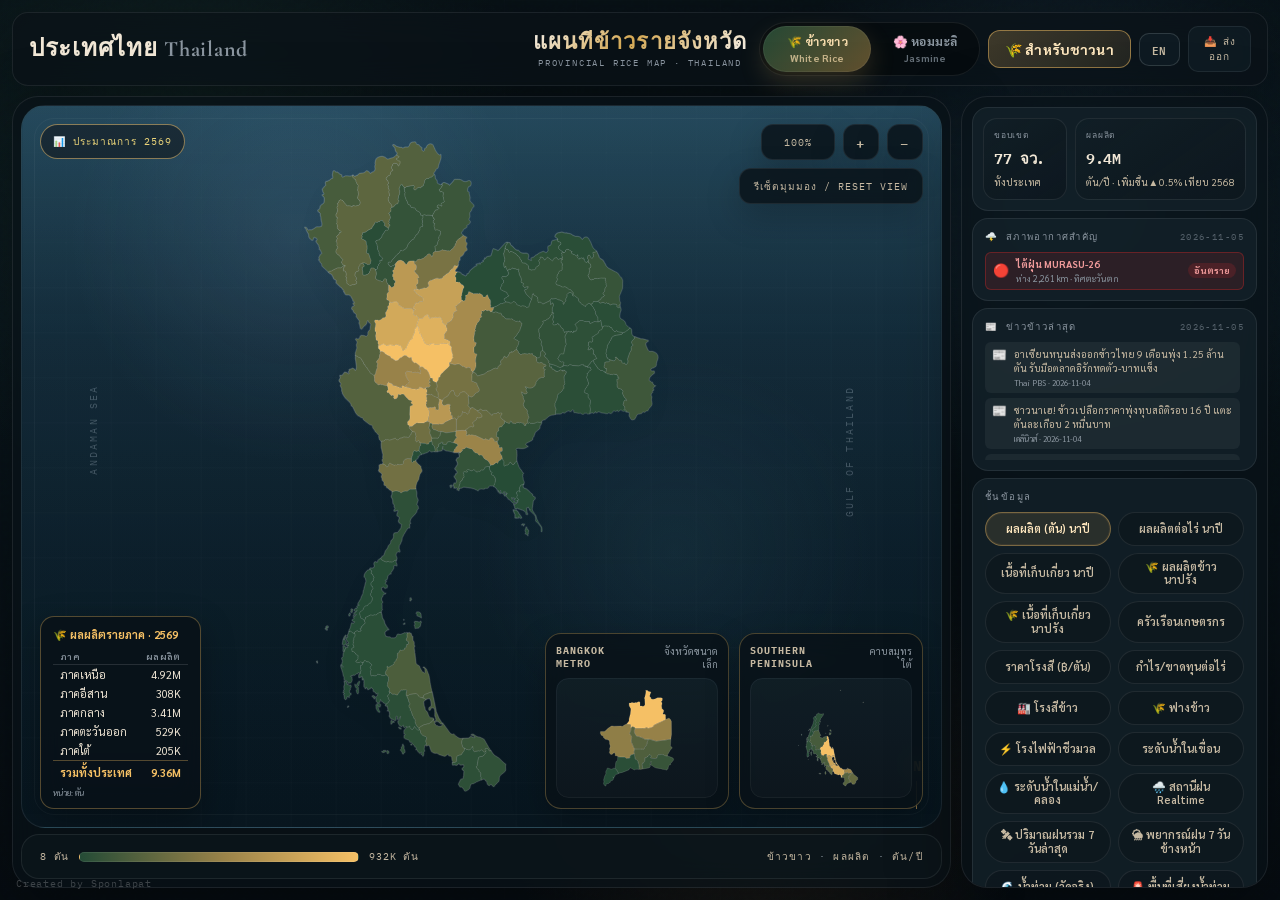
==== commit 21102346: "fix(firms): fall back to NOAA-20 when Suomi-NPP feed is stale or unreachable Suomi-NPP VIIRS 7d SE A" ====
--- a/index.html
+++ b/index.html
@@ -5133,8 +5133,8 @@
         if (S.layer === "hotspots") {
           const meta = window.HOTSPOT_DATA?._meta;
           refs.dataSourceNote.textContent = t(
-            `NASA FIRMS · VIIRS 375 ม. (Suomi-NPP) · ${meta?.window?.from || "—"} ถึง ${meta?.window?.to || "—"} (UTC) · นับทุกจุดในจังหวัด รวมทุกพืชและป่า · ตัดจุดความมั่นใจต่ำและจุดที่ติดซ้ำที่เดิม ≥3 วัน (ปล่องโรงงาน/โรงปูน) · เป็นตัวเลขต่ำสุด`,
-            `NASA FIRMS · VIIRS 375 m (Suomi-NPP) · ${meta?.window?.from || "—"} to ${meta?.window?.to || "—"} (UTC) · every point in the province, all crops and forest · low-confidence and same-spot-3+-days (industrial stacks) removed · lower bound`,
+            `${meta?.source || "NASA FIRMS · VIIRS 375 m"} · ${meta?.window?.from || "—"} ถึง ${meta?.window?.to || "—"} (UTC) · นับทุกจุดในจังหวัด รวมทุกพืชและป่า · ตัดจุดความมั่นใจต่ำและจุดที่ติดซ้ำที่เดิม ≥3 วัน (ปล่องโรงงาน/โรงปูน) · เป็นตัวเลขต่ำสุด`,
+            `${meta?.source || "NASA FIRMS · VIIRS 375 m"} · ${meta?.window?.from || "—"} to ${meta?.window?.to || "—"} (UTC) · every point in the province, all crops and forest · low-confidence and same-spot-3+-days (industrial stacks) removed · lower bound`,
           );
           return;
         }
@@ -7601,7 +7601,6 @@
         if (isOpen) {
           panel.classList.remove("open");
           btn.classList.remove("open");
-          btn.setAttribute("aria-expanded", "false");
           return;
         }
         // เปิดครั้งแรก: render content
@@ -7611,7 +7610,6 @@
         }
         panel.classList.add("open");
         btn.classList.add("open");
-        btn.setAttribute("aria-expanded", "true");
       }
 
       // ── Build district toggle button HTML (ใช้ใน selectProvince) ─────────────
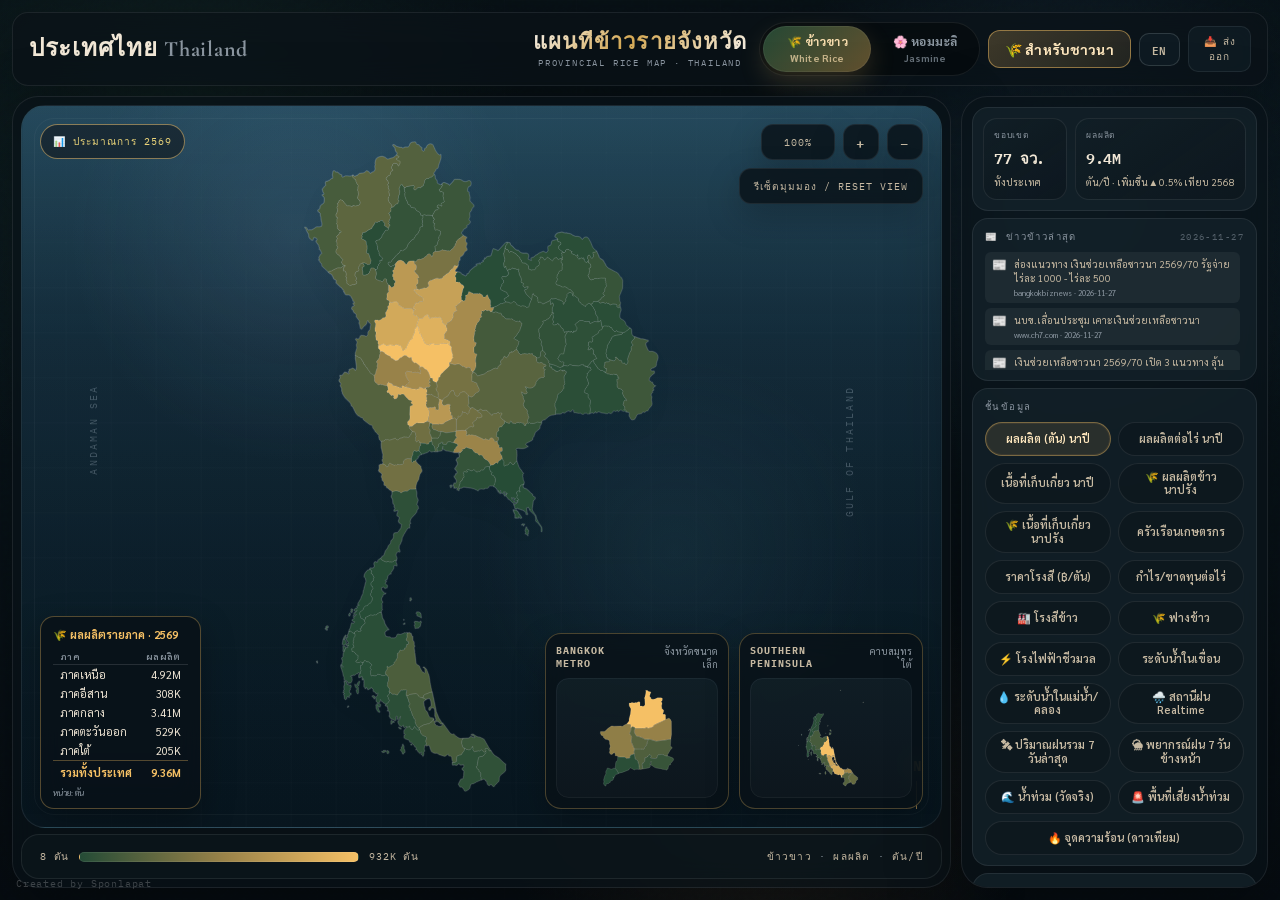
==== commit 82edf5d0: "feat(prices): ~1-year OAE weekly sparkline and YoY change on the farm-gate card Co-Authored-By: Clau" ====
--- a/index.html
+++ b/index.html
@@ -7601,6 +7601,7 @@
         if (isOpen) {
           panel.classList.remove("open");
           btn.classList.remove("open");
+          btn.setAttribute("aria-expanded", "false");
           return;
         }
         // เปิดครั้งแรก: render content
@@ -7610,6 +7611,7 @@
         }
         panel.classList.add("open");
         btn.classList.add("open");
+        btn.setAttribute("aria-expanded", "true");
       }
 
       // ── Build district toggle button HTML (ใช้ใน selectProvince) ─────────────
@@ -7926,15 +7928,31 @@
           const pyear = v.year > 2500 ? v.year : v.year + 543;
           // สศก. ให้รายสัปดาห์แล้ว — บอกสัปดาห์ด้วย ไม่งั้นดูเหมือนค่าเฉลี่ยทั้งเดือน
           const period = v.week ? `${mLabel} ${pyear} ${t("สัปดาห์", "wk")} ${v.week}` : `${mLabel} ${pyear}`;
-          const priceLine = (label, o) =>
+          // กราฟเส้นย้อนหลังราว 1 ปี + เทียบสัปดาห์เดียวกันปีก่อน (ไม่มีแถวนั้น = ไม่แสดง ไม่เดา)
+          const spark = (h, color) => {
+            if (!(h?.length > 1)) return "";
+            const vals = h.map((r) => r[3]);
+            const lo = Math.min(...vals), span = Math.max(...vals) - lo || 1;
+            const pts = vals.map((x, i) => `${((i / (vals.length - 1)) * 120).toFixed(1)},${(20 - ((x - lo) / span) * 18).toFixed(1)}`).join(" ");
+            return `<svg width="120" height="22" viewBox="0 0 120 22" style="display:block;margin:1px 0 3px" role="img" aria-label="${t("ราคารายสัปดาห์ย้อนหลัง", "Weekly price history")}"><polyline points="${pts}" fill="none" stroke="${color}" stroke-width="1.5"/></svg>`;
+          };
+          const yoy = (o) => {
+            const l = o.latest;
+            const prev = o.history?.find((r) => r[0] === l.year - 1 && r[1] === l.month && r[2] === l.week);
+            if (!prev) return "";
+            const pct = ((l.value_thb_per_ton - prev[3]) / prev[3]) * 100;
+            const c = pct >= 0 ? "#86efac" : "#fca5a5";
+            return ` <span style="color:${c}">${pct >= 0 ? "▲" : "▼"}${Math.abs(pct).toFixed(1)}% ${t("จากปีก่อน", "YoY")}</span>`;
+          };
+          const priceLine = (label, o, color) =>
             o?.latest?.value_thb_per_ton
-              ? `<span style="font-size:9px;color:var(--muted)">${label} 15%: ${Number(o.latest.value_thb_per_ton).toLocaleString()} ฿/${t("ตัน", "ton")}</span><br>`
+              ? `<span style="font-size:9px;color:var(--muted)">${label} 15%: ${Number(o.latest.value_thb_per_ton).toLocaleString()} ฿/${t("ตัน", "ton")}${yoy(o)}</span><br>${spark(o.history, color)}`
               : "";
           rows.push(`
       <div class="live-price-row">
         <div class="live-price-label"><strong style="color:#86efac">🌾 ${t("ราคาที่ไร่นาเฉลี่ย", "Farm-gate Price")}</strong><br>
           <span style="font-size:9px;color:var(--muted)">OAE · ${t("ระดับประเทศ", "National")} · ${period}</span><br>
-          ${priceLine(t("ข้าวเจ้า", "White"), oae.white)}${priceLine(t("หอมมะลิ", "Jasmine"), oae.jasmine)}
+          ${priceLine(t("ข้าวเจ้า", "White"), oae.white, "#86efac")}${priceLine(t("หอมมะลิ", "Jasmine"), oae.jasmine, "#fbbf24")}
         </div>
         <div class="live-price-val" style="display:none"></div>
       </div>`);
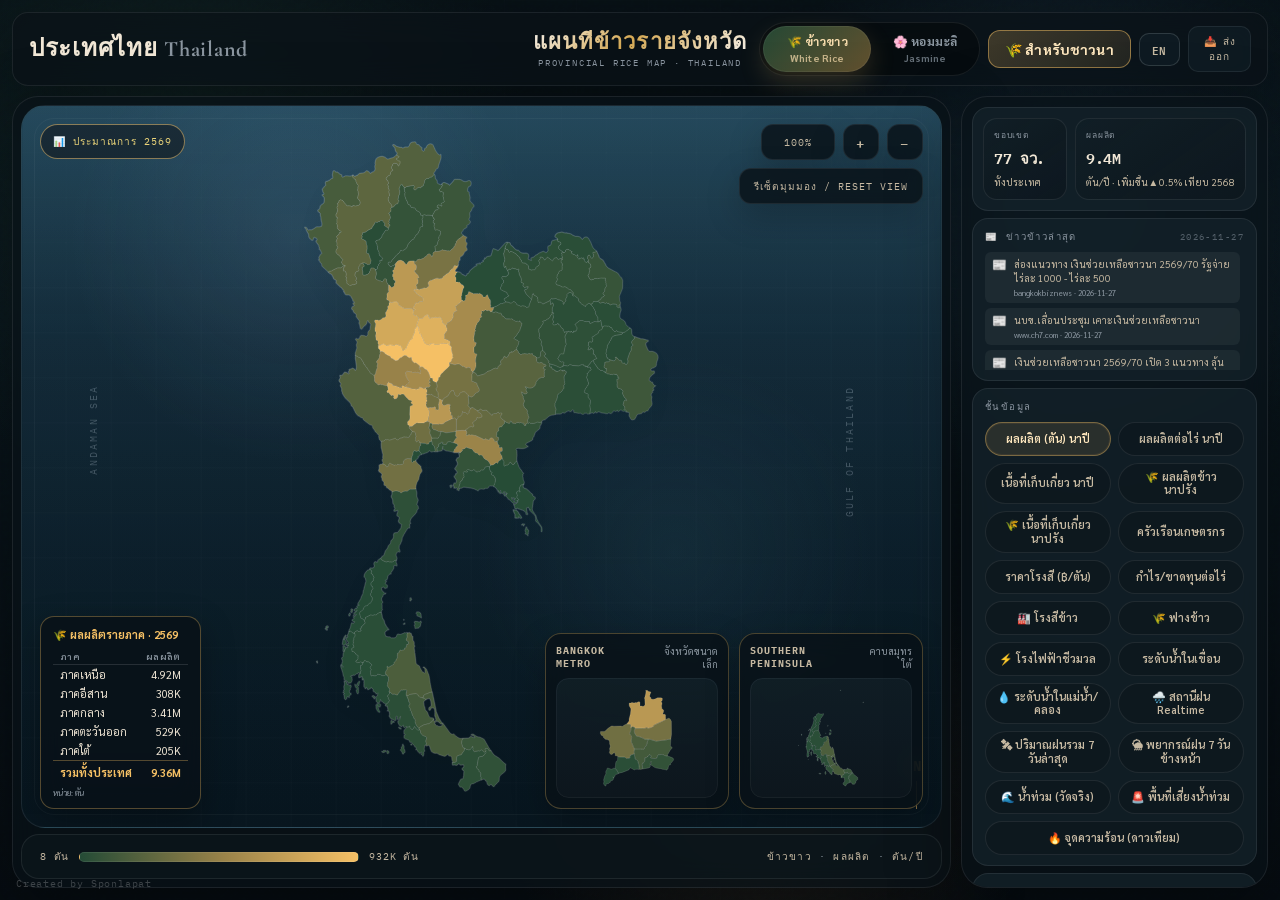
==== commit e4605307: "fix(map): leave 'normal' alert provinces uncoloured; fix NaN-black insets and inset/main scale misma" ====
--- a/index.html
+++ b/index.html
@@ -8,6 +8,9 @@
       rel="icon"
       href="data:image/svg+xml,%3Csvg xmlns='http://www.w3.org/2000/svg' viewBox='0 0 64 64'%3E%3Ctext y='50' font-size='44'%3E%F0%9F%8C%BE%3C/text%3E%3C/svg%3E"
     />
+    <link rel="manifest" href="manifest.webmanifest" />
+    <meta name="theme-color" content="#0a1218" />
+    <link rel="apple-touch-icon" href="icons/apple-touch-icon.png" />
     <link rel="preconnect" href="https://fonts.googleapis.com" />
     <link rel="preconnect" href="https://fonts.gstatic.com" crossorigin />
     <link
@@ -2179,7 +2182,10 @@
                 <div class="detail-name" id="detailName">-</div>
                 <div class="detail-en" id="detailEn">-</div>
               </div>
-              <div class="detail-rank" id="detailRank">#-</div>
+              <div style="text-align:right">
+                <div class="detail-rank" id="detailRank">#-</div>
+                <button type="button" onclick="shareView(this)" style="margin-top:4px;font-size:10px;padding:2px 8px;border-radius:999px;border:1px solid var(--line,#444);background:transparent;color:inherit;cursor:pointer">🔗 <span class="th-t">แชร์</span><span class="en-t">Share</span></button>
+              </div>
             </div>
             <div class="detail-tabs" id="detailTabs" style="display: none">
               <button class="detail-tab" data-tab="rice" onclick="switchDetailTab('rice')">
@@ -4255,6 +4261,11 @@
         ];
       }
 
+      // ระดับเตือน 0 = ปกติ ไม่ต้องมีสี — เดิมได้สีครีมต้นสเกลซึ่งสว่างที่สุดบนแผนที่ แย่งสายตาจากจังหวัดที่เสี่ยงจริง
+      function isNeutral(en) {
+        return S.layer === "alerts" && valueOf(en) === 0;
+      }
+
       function scaleT(v, min, max) {
         if (max <= min) return 0.5;
         // drought: center palette at 0mm (balanced) — red=แล้ง yellow=สมดุล blue=ชุ่มชื้น
@@ -4262,7 +4273,9 @@
           const absMax = Math.max(Math.abs(min), Math.abs(max));
           return absMax > 0 ? Math.max(0, Math.min(1, 0.5 + 0.5 * (v / absMax))) : 0.5;
         }
-        const ratio = (v - min) / (max - min);
+        // clamp: กรอบขยาย (กทม./ใต้) คิด min จากค่า > 0 เท่านั้น ค่า 0 จึงได้ ratio ติดลบ
+        // → Math.pow(ลบ, 0.62) = NaN → จังหวัดกลายเป็นสีดำ (เจอ 27 พ.ย. 69 ใน layer เสี่ยงน้ำท่วม)
+        const ratio = Math.max(0, Math.min(1, (v - min) / (max - min)));
         if (S.layer === "yield") return Math.pow(ratio, 0.88);
         return Math.pow(ratio, 0.62);
       }
@@ -4742,7 +4755,9 @@
         const features = featureNames.map((name) => VIEW.featureMap.get(name)).filter(Boolean);
         const ctx = computeFitContext(features, width, height, 12);
         const visible = getVisibleProvinces();
-        const vals = featureNames.map((en) => valueOf(en)).filter((v) => v > 0);
+        // สเกลเดียวกับแผนที่หลัก (applyMapColors) — เดิมคิดเฉพาะจังหวัดในกรอบ ค่าเดียวกันจึงได้คนละสี
+        // (ระดับเตือน 2 เป็นส้มบนแผนที่ แต่เป็นครีมในกรอบ กทม.)
+        const vals = visible.filter((en) => hasLayerValue(en)).map((en) => valueOf(en));
         const min = vals.length ? Math.min(...vals) : 0;
         const max = vals.length ? Math.max(...vals) : 1;
         const palette = getPalette();
@@ -4759,7 +4774,8 @@
           const tone =
             t < 0.55 ? lerp(palette.lo, palette.mid, t / 0.55) : lerp(palette.mid, palette.hi, (t - 0.55) / 0.45);
           const cls = `inset-province${S.sel === en ? " sel" : ""}${inside && hasData ? "" : " faded"}`;
-          return `<path class="${cls}" data-en="${en}" fill="${inside && hasData ? rgb(tone) : "rgba(255,255,255,.04)"}" d="${featurePathWithContext(ctx, feature)}"></path>`;
+          const fill = !(inside && hasData) ? "rgba(255,255,255,.04)" : isNeutral(en) ? "rgba(255,255,255,.08)" : rgb(tone);
+          return `<path class="${cls}" data-en="${en}" fill="${fill}" d="${featurePathWithContext(ctx, feature)}"></path>`;
         })
         .join("")}
     </g>
@@ -4816,7 +4832,7 @@
             path.setAttribute("fill", "rgba(255,255,255,.05)");
             return;
           }
-          if (!hasData) {
+          if (!hasData || isNeutral(en)) {
             path.setAttribute("fill", "rgba(255,255,255,.08)");
             return;
           }
@@ -4971,7 +4987,8 @@
         const palette = getPalette();
         refs.legendBar.style.background = `linear-gradient(90deg,${rgb(palette.lo)} 0%,${rgb(palette.mid)} 52%,${rgb(palette.hi)} 100%)`;
         const legUnit = embedsUnit(S.layer, true) ? "" : " " + usLabel();
-        refs.legendLow.textContent = `${fmtCompact(min)}${legUnit}`;
+        // ระดับ "ปกติ" ไม่มีสีแล้ว (isNeutral) ปลายซ้ายของแถบจึงเริ่มที่ "เฝ้าระวัง"
+        refs.legendLow.textContent = `${fmtCompact(S.layer === "alerts" ? Math.max(min, 1) : min)}${legUnit}`;
         refs.legendHigh.textContent = `${fmtCompact(max)}${legUnit}`;
         const lm = layerMeta[S.layer];
         refs.legendType.textContent = lm.sourceTh
@@ -7261,6 +7278,24 @@
         history.replaceState(null, "", h ? "#" + h : location.pathname + location.search);
       }
 
+      // ลิงก์ของมุมมองปัจจุบัน (layer/ปี/จังหวัด อยู่ใน hash แล้ว) — มือถือเปิดเมนูแชร์ (LINE ฯลฯ) นอกนั้นคัดลอก
+      async function shareView(btn) {
+        const url = location.href;
+        const flash = (msg) => {
+          const old = btn.innerHTML;
+          btn.textContent = msg;
+          setTimeout(() => (btn.innerHTML = old), 2500);
+        };
+        try {
+          if (navigator.share) return await navigator.share({ title: document.title, url });
+          await navigator.clipboard.writeText(url);
+          flash(t("✓ คัดลอกลิงก์แล้ว", "✓ Link copied"));
+        } catch (e) {
+          // ไม่ได้สิทธิ์ clipboard — ลิงก์ในแถบที่อยู่เป็นมุมมองนี้อยู่แล้ว ใช้ตรงนั้นแทน
+          if (e?.name !== "AbortError") flash(t("คัดลอกจากแถบที่อยู่ได้เลย", "Copy it from the address bar"));
+        }
+      }
+
       function applyHash() {
         const p = new URLSearchParams(location.hash.slice(1));
         const layer = p.get("layer");
@@ -7273,7 +7308,9 @@
         S.yearPicked = years.includes(year);
         const reg = p.get("reg");
         if (reg && (reg === "all" || REG_KEYS.includes(reg))) S.reg = reg;
-        const sel = p.get("sel");
+        // รับชื่อไทยด้วย (#sel=สุรินทร์) — คนพิมพ์ลิงก์เองมักใช้ชื่อไทย
+        const selRaw = p.get("sel");
+        const sel = allEN.includes(selRaw) ? selRaw : allEN.find((en) => NM[en] === selRaw);
         if (sel && allEN.includes(sel) && getVisibleProvinces().includes(sel)) S.sel = sel;
         hashApplied = true;
       }
@@ -8174,5 +8211,9 @@
       init();
     </script>
     <div class="credit">Created by Sponlapat</div>
-  </body>
+      <script>
+      // PWA: ติดตั้งลงหน้าจอโฮม + เปิดได้ตอนเน็ตหลุด (ดู sw.js)
+      if ("serviceWorker" in navigator) addEventListener("load", () => navigator.serviceWorker.register("sw.js").catch(() => {}));
+    </script>
+</body>
 </html>
